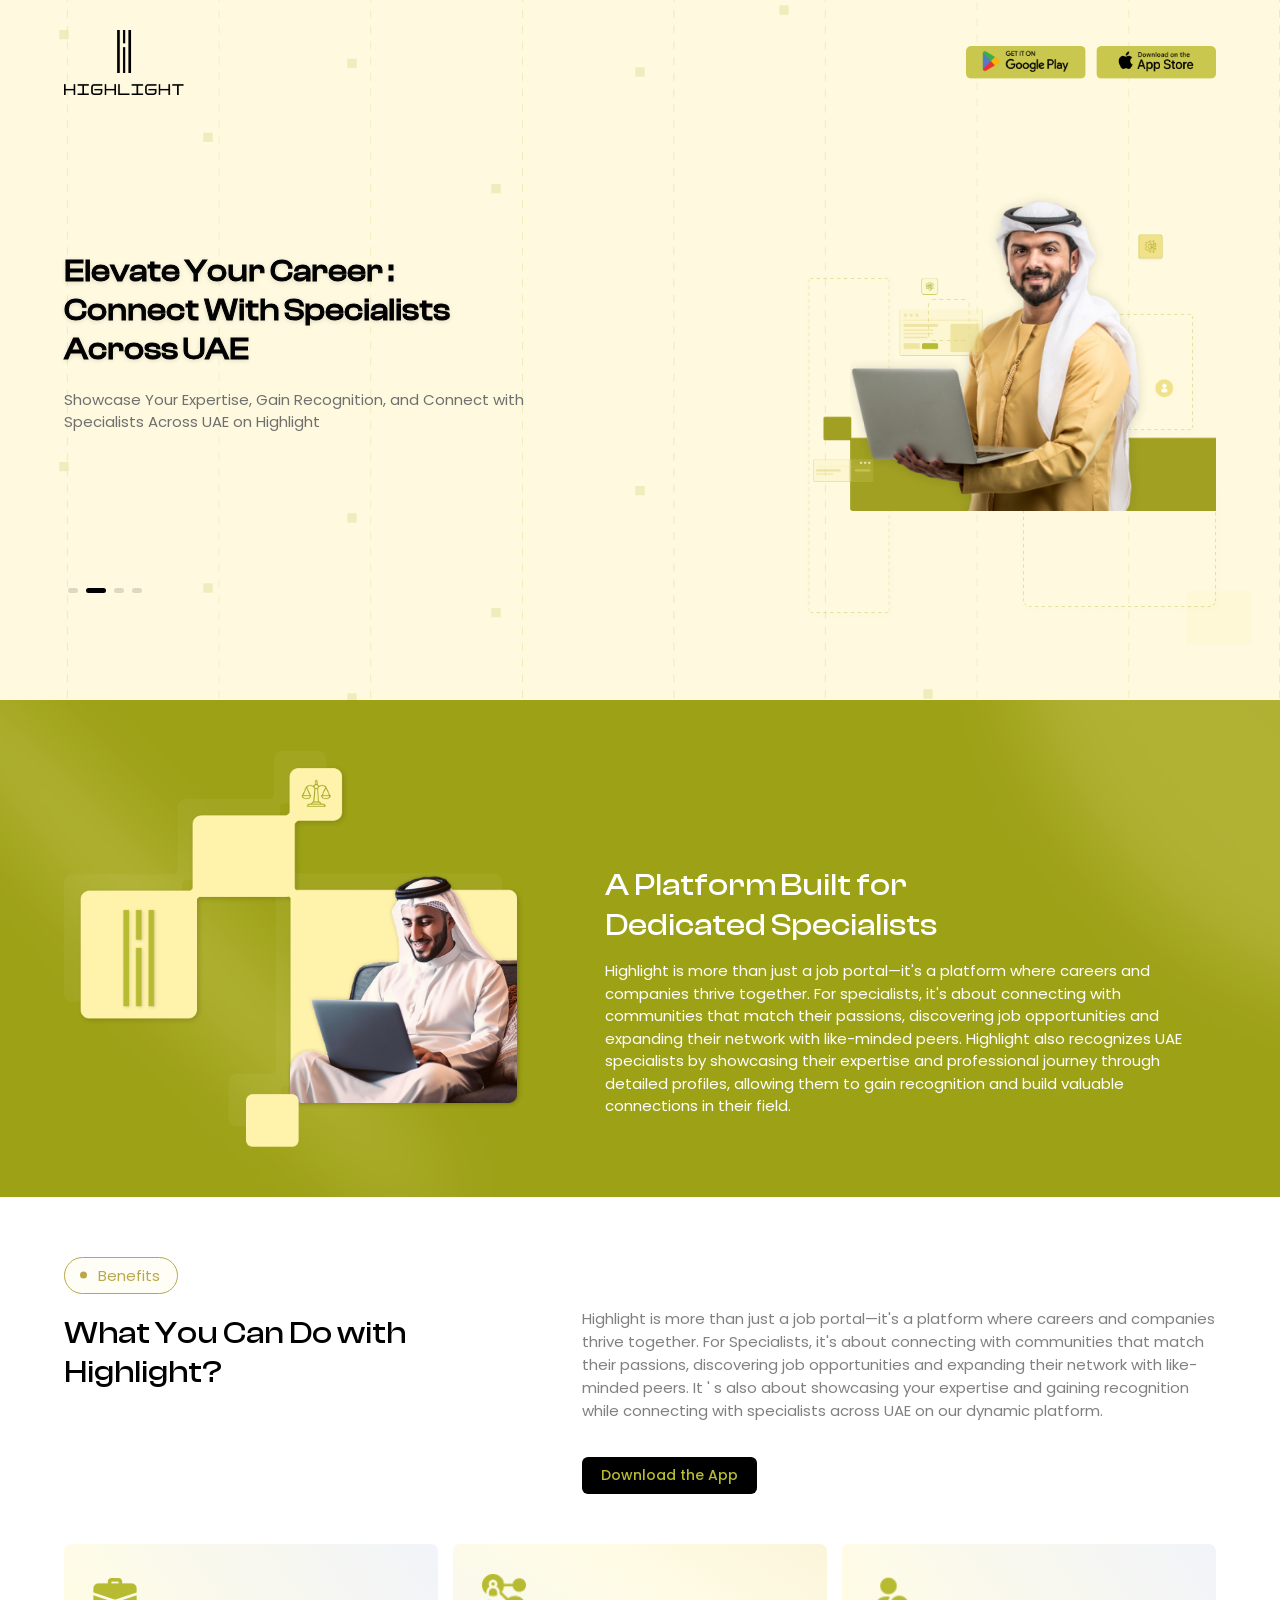
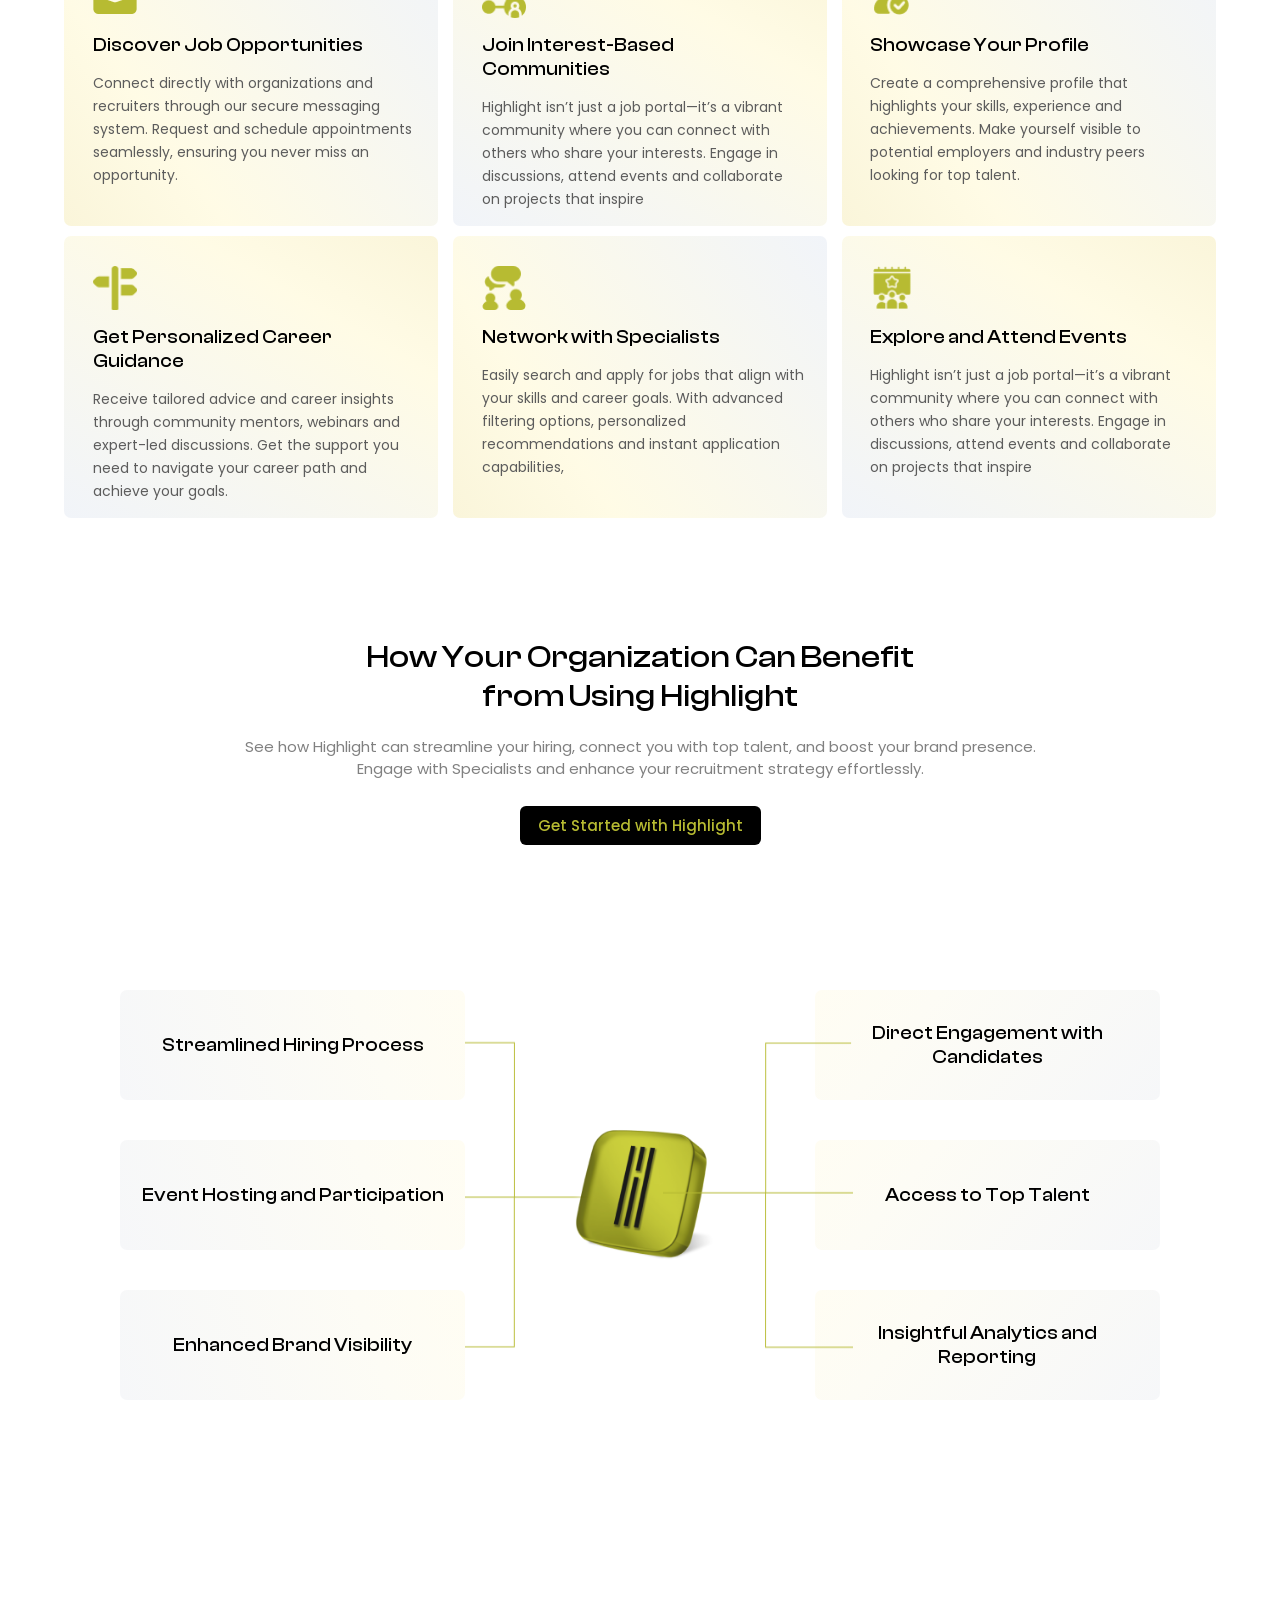
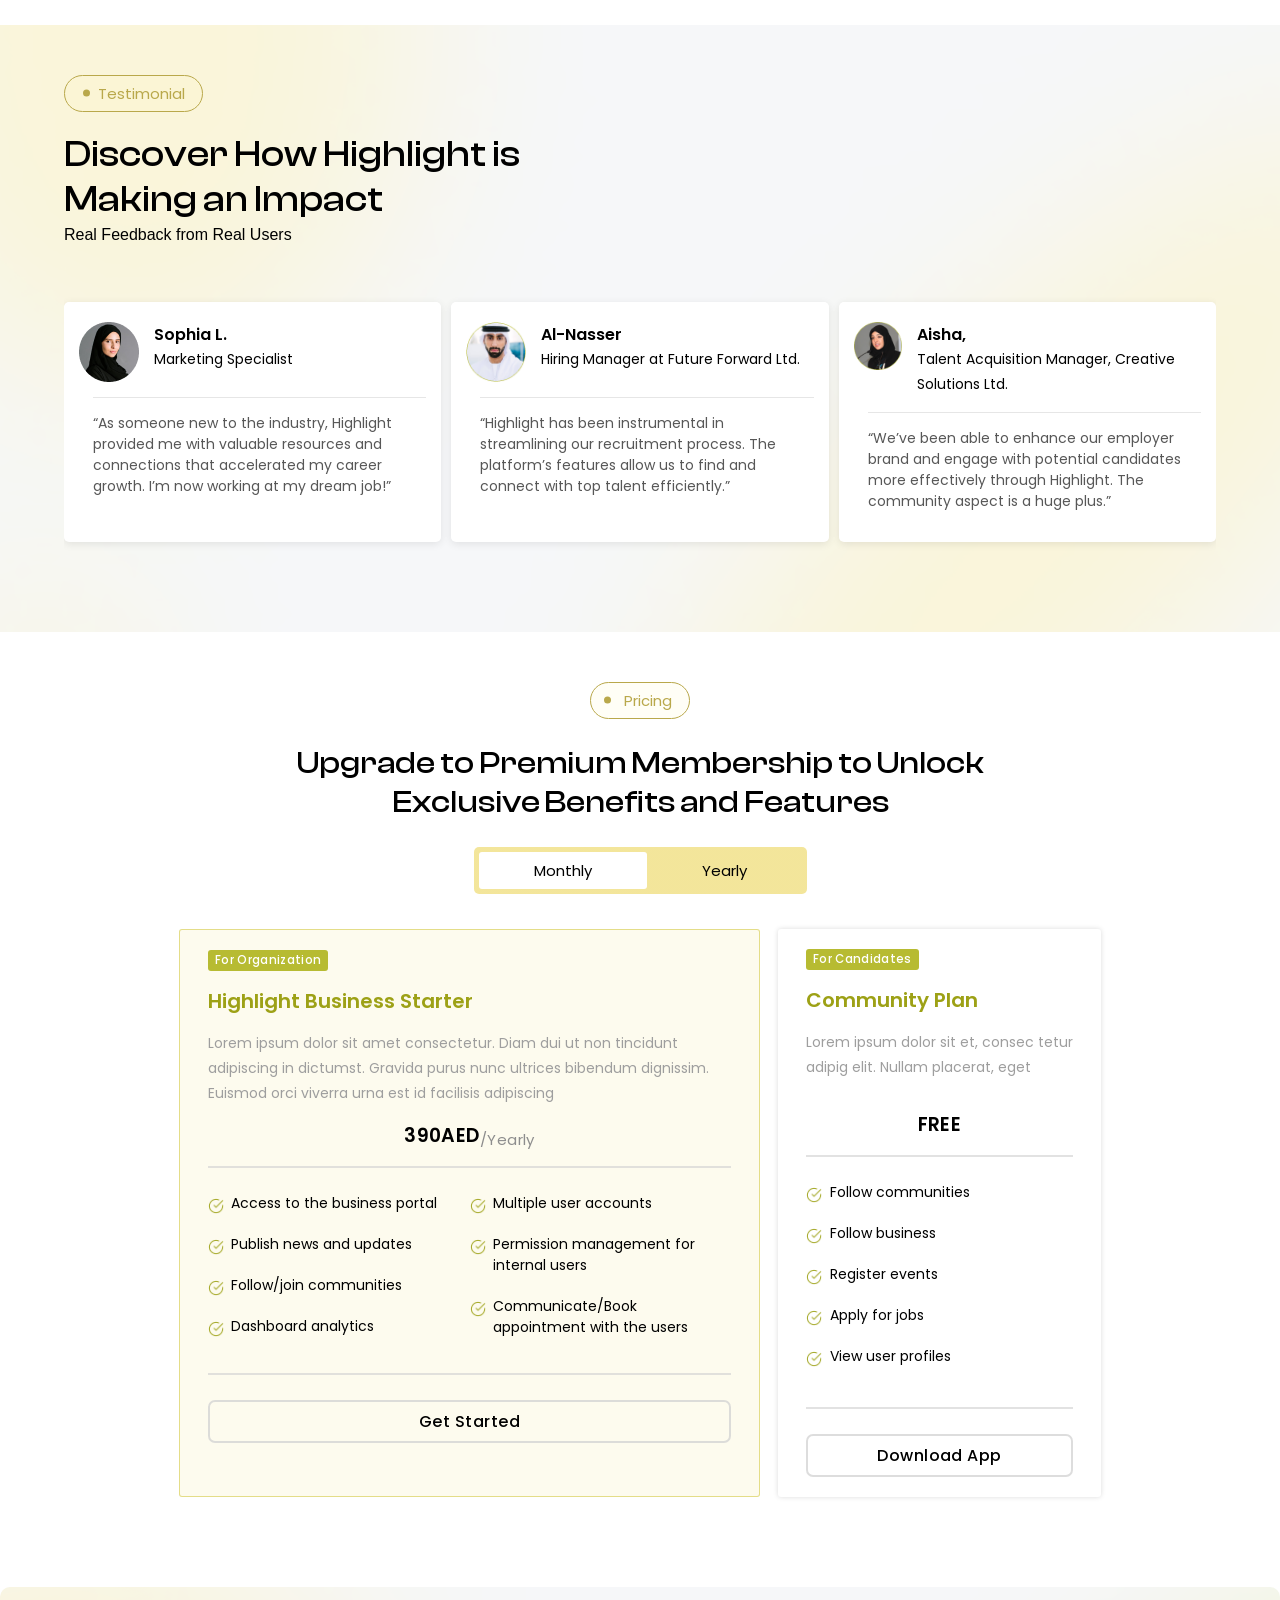
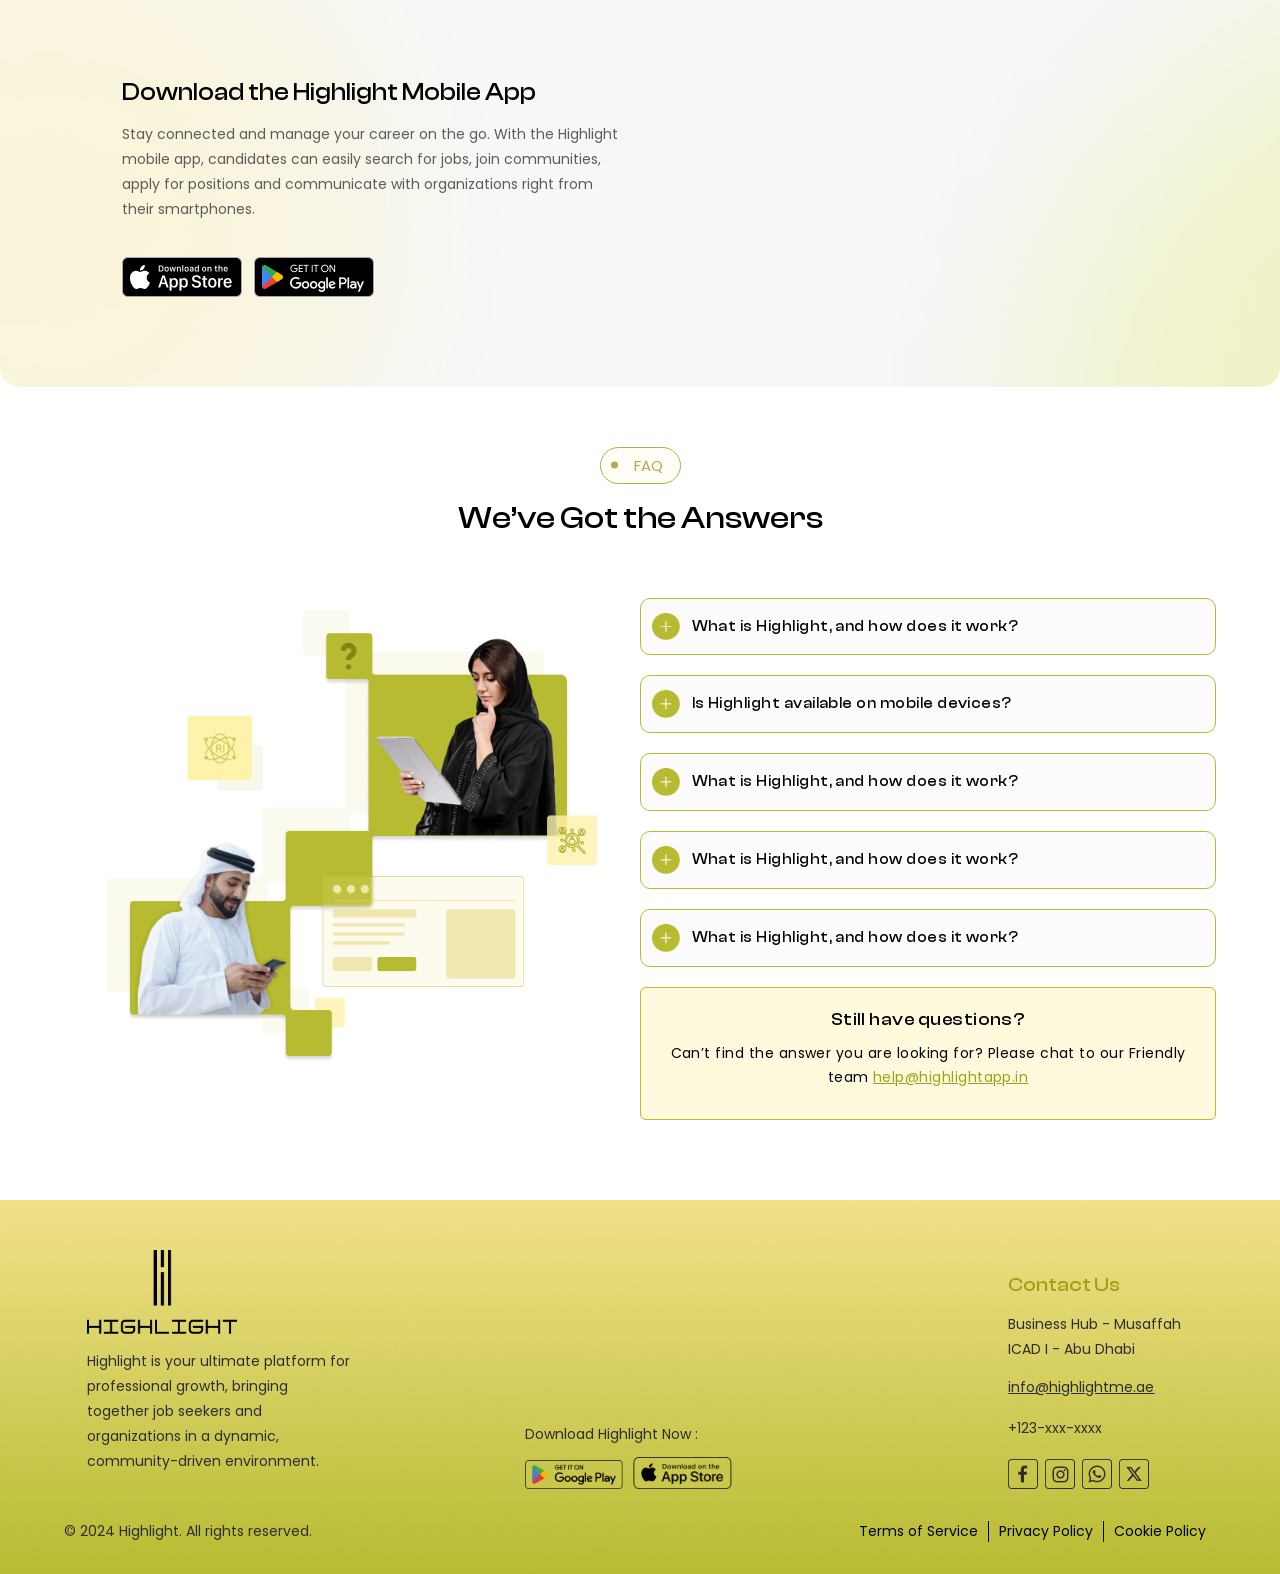
==== index.html @ ee26ab7b "unit test555" ====
<!DOCTYPE html>
<html lang="en">
  <head>
    <meta charset="UTF-8" />
    <meta name="viewport" content="width=device-width, initial-scale=1" />
    <title>Highlight</title>
    <link rel="icon" type="image/x-icon" href="images/favicon1.png" />
    <link rel="stylesheet" href="https://unpkg.com/aos@next/dist/aos.css" />
    <link rel="stylesheet" href="styles/style.css" />

    <link
      rel="stylesheet"
      href="https://cdn.jsdelivr.net/npm/swiper@11/swiper-bundle.min.css"
    />

    <script src="https://cdn.jsdelivr.net/npm/swiper@11/swiper-bundle.min.js"></script>
  </head>

  <!-- https://www.figma.com/design/dbzJQuAiQ06b3ZnVYNW9B2/Highlight-landing-page-(Copy)?node-id=0-1&node-type=canvas&t=aJuqFBfk6ZieGwOO-0 -->

  <body>
    <!-- -------Header section---------- -->
    <section class="header_sec">
      <div class="header_container container pt_50">
        <div class="header_logo">
          <img src="images/highlight-logo.png" alt="" />
        </div>

        <div class="header_download_btn_sec">
          <a href="" class="header_download_btn">
            <img src="images/header-download-btn1.png" alt="" />
          </a>
          <a href="" class="header_download_btn">
            <img src="images/header-download-btn2.png" alt="" />
          </a>
        </div>
      </div>
    </section>

    <!-- /////Banner Section//////// -->
    <section class="banner_body">
      <div class="swiper">
        <!-- Additional required wrapper -->
        <div class="swiper-wrapper">
          <!-- swiper slide -->
          <div
            class="swiper-slide"
            style="
              background: url(images/banner-background.png) no-repeat center/cover;"
          >
            <div class="banner_sub_body container">
              <div class="banner_sub_body_text_sec">
                <h2>
                  Elevate Your Career :
                  <br />
                  Connect With Specialists <br />
                  Across UAE
                </h2>
                <p>
                  Showcase Your Expertise, Gain Recognition, and Connect with
                  <br />
                  Specialists Across UAE on Highlight
                </p>
              </div>
              <div class="banner_download_btn_sec">
                <a href="" class="header_download_btn">
                  <img src="images/header-download-btn1.png" alt="" />
                </a>
                <a href="" class="header_download_btn">
                  <img src="images/header-download-btn2.png" alt="" />
                </a>
              </div>
              <div class="banner_sub_body_img_sec">
                <div class="banner_sub_body_img">
                  <img src="images/banner-img1.png" alt="" />
                </div>
              </div>
            </div>
          </div>
          <div
            class="swiper-slide"
            style="
              background: url(images/banner-background3.png) no-repeat center/cover;"
          >
            <div class="banner_sub_body container">
              <div class="banner_sub_body_text_sec">
                <h2>
                  Elevate Your Career :
                  <br />
                  Connect With Specialists <br />
                  Across UAE
                </h2>
                <p>
                  Showcase Your Expertise, Gain Recognition, and Connect with
                  <br />

                  Specialists Across UAE on Highlight
                </p>
              </div>
              <div class="banner_download_btn_sec">
                <a href="" class="header_download_btn">
                  <img src="images/header-download-btn1.png" alt="" />
                </a>
                <a href="" class="header_download_btn">
                  <img src="images/header-download-btn2.png" alt="" />
                </a>
              </div>
              <div class="banner_sub_body_img_sec">
                <div class="banner_sub_body_img">
                  <img src="images/banner-img2.png" alt="" />
                </div>
              </div>
            </div>
          </div>
          <div
            class="swiper-slide"
            style="
              background: url(images/banner-background2.png) no-repeat center/cover;"
          >
            <div class="banner_sub_body container">
              <div class="banner_sub_body_text_sec">
                <h2>
                  Elevate Your Career :
                  <br />
                  Connect With Specialists <br />
                  Across UAE
                </h2>
                <p>
                  Showcase Your Expertise, Gain Recognition, and Connect with
                  <br />

                  Specialists Across UAE on Highlight
                </p>
              </div>
              <div class="banner_download_btn_sec">
                <a href="" class="header_download_btn">
                  <img src="images/header-download-btn1.png" alt="" />
                </a>
                <a href="" class="header_download_btn">
                  <img src="images/header-download-btn2.png" alt="" />
                </a>
              </div>
              <div class="banner_sub_body_img_sec">
                <div class="banner_sub_body_img">
                  <img src="images/banner-img1.png" alt="" />
                </div>
              </div>
            </div>
          </div>
          <div
            class="swiper-slide"
            style="
              background: url(images/banner-background2.png) no-repeat center/cover;"
          >
            <div class="banner_sub_body container">
              <div class="banner_sub_body_text_sec">
                <h2>
                  Elevate Your Career :
                  <br />
                  Connect With Specialists <br />
                  Across UAE
                </h2>
                <p>
                  Showcase Your Expertise, Gain Recognition, and Connect with
                  <br />

                  Specialists Across UAE on Highlight
                </p>
              </div>
              <div class="banner_download_btn_sec">
                <a href="" class="header_download_btn">
                  <img src="images/header-download-btn1.png" alt="" />
                </a>
                <a href="" class="header_download_btn">
                  <img src="images/header-download-btn2.png" alt="" />
                </a>
              </div>
              <div class="banner_sub_body_img_sec">
                <div class="banner_sub_body_img">
                  <img src="images/banner-img2.png" alt="" />
                </div>
              </div>
            </div>
          </div>
        </div>
        <div class="swiper-pagination"></div>
      </div>
    </section>

    <!-- //////page 2 text section /////// -->
    <!-- <section class="pg2_text_body">
      <div class="pg2_text_container container">
        <div class="pg2_text_background">
          <img src="images/pg2-background.png" alt="" />
        </div>

        <h3 class="pt_270 pb_270">
          At Highlight, we revolutionize how specialists and organizations
          connect, engage and grow. Showcase your expertise and gain recognition
          while connecting with other specialists across the UAE on our dynamic
          platform.
        </h3>
      </div>
    </section> -->

    <!-- /////// A Platform Build For ///////////// -->
    <section
      class="a_platform_build_for_body"
      style="
        background: url(images/a-platform-build-for-background.png) no-repeat
          center/cover;
      "
    >
      <div class="a_platform_build_for_container container">
        <div class="a_platform_build_for_img_sec">
          <div
            class="a_platform_build_for_img"
            data-aos="fade-up"
            data-aos-delay="500"
            data-aos-duration="2000"
          >
            <img src="images/a-platform-build-for-img.png" alt="" />
          </div>
        </div>

        <div class="a_platform_build_for_text_sec pt_100">
          <span
            class="a_platform_build_for_text_btn"
            data-aos="fade-up"
            data-aos-delay="100"
            data-aos-duration="1000"
          >
            About Highlight</span
          >
          <h1
            class="pt_25"
            data-aos="fade-up"
            data-aos-delay="200"
            data-aos-duration="1300"
          >
            A Platform Built for
            <br />
            Dedicated Specialists
          </h1>
          <p
            class="pt_20"
            data-aos="fade-up"
            data-aos-delay="500"
            data-aos-duration="1000"
          >
            Highlight is more than just a job portal—it's a platform where
            careers and companies thrive together. For specialists, it's about
            connecting with communities that match their passions, discovering
            job opportunities and expanding their network with like-minded
            peers. Highlight also recognizes UAE specialists by showcasing their
            expertise and professional journey through detailed profiles,
            allowing them to gain recognition and build valuable connections in
            their field.
          </p>
        </div>
      </div>
    </section>

    <!-- -----what you can do with section---------- -->

    <section class="what_you_can_do_with_section">
      <div class="what_you_can_do_container container pt_100 pb_80">
        <div class="what_you_can_do_title_sec">
          <div class="what_you_can_do_title_head1">
            <span
              class="special_btn"
              data-aos="fade-up"
              data-aos-delay="100"
              data-aos-duration="1000"
            >
              Benefits
            </span>
            <h3
              class="pt_25"
              data-aos="fade-up"
              data-aos-delay="100"
              data-aos-duration="1000"
            >
              What You Can Do with
              <br />
              Highlight?
            </h3>
          </div>
          <div
            class="what_you_can_do_title_head2 pt_60"
            data-aos="fade-up"
            data-aos-delay="500"
            data-aos-duration="1000"
          >
            <p>
              Highlight is more than just a job portal—it's a platform where
              careers and companies thrive together. For Specialists, it's about
              connecting with communities that match their passions, discovering
              job opportunities and expanding their network with like-minded
              peers. It &apos; s also about showcasing your expertise and
              gaining recognition while connecting with specialists across UAE
              on our dynamic platform.
            </p>
            <a href="" class="what_you_can_do_head_download_btn mt_20">
              Download the App
            </a>
          </div>
        </div>

        <div class="what_you_can_do_card_sec pt_70">
          <!-- ///////// -->
          <div
            class="what_you_can_do_card pt_35"
            data-aos="fade-up"
            data-aos-delay="100"
            data-aos-duration="1000"
          >
            <div class="what_you_can_do_card_img">
              <img src="images/what-you-can-do-card-img1.png" alt="" />
            </div>
            <h4 class="pt_15 pb_15">Discover Job Opportunities</h4>
            <p>
              Connect directly with organizations and recruiters through our
              secure messaging system. Request and schedule appointments
              seamlessly, ensuring you never miss an opportunity.
            </p>
          </div>
          <!-- ///////// -->
          <div
            class="what_you_can_do_card pt_35"
            data-aos="fade-up"
            data-aos-delay="300"
            data-aos-duration="1000"
          >
            <div class="what_you_can_do_card_img">
              <img src="images/what-you-can-do-card-img2.png" alt="" />
            </div>
            <h4 class="pt_15 pb_15">Join Interest-Based Communities</h4>
            <p>
              Highlight isn’t just a job portal—it’s a vibrant community where
              you can connect with others who share your interests. Engage in
              discussions, attend events and collaborate on projects that
              inspire
            </p>
          </div>
          <!-- ///////// -->
          <div
            class="what_you_can_do_card pt_35"
            data-aos="fade-up"
            data-aos-delay="600"
            data-aos-duration="1000"
          >
            <div class="what_you_can_do_card_img">
              <img src="images/what-you-can-do-card-img3.png" alt="" />
            </div>
            <h4 class="pt_15 pb_15">Showcase Your Profile</h4>
            <p>
              Create a comprehensive profile that highlights your skills,
              experience and achievements. Make yourself visible to potential
              employers and industry peers looking for top talent.
            </p>
          </div>
          <!-- ///////// -->
          <div
            class="what_you_can_do_card pt_35"
            data-aos="fade-up"
            data-aos-delay="200"
            data-aos-duration="1000"
          >
            <div class="what_you_can_do_card_img">
              <img src="images/what-you-can-do-card-img4.png" alt="" />
            </div>
            <h4 class="pt_15 pb_15">Get Personalized Career Guidance</h4>
            <p>
              Receive tailored advice and career insights through community
              mentors, webinars and expert-led discussions. Get the support you
              need to navigate your career path and achieve your goals.
            </p>
          </div>
          <!-- ///////// -->
          <div
            class="what_you_can_do_card pt_35"
            data-aos="fade-up"
            data-aos-delay="500"
            data-aos-duration="1000"
          >
            <div class="what_you_can_do_card_img">
              <img src="images/what-you-can-do-card-img5.png" alt="" />
            </div>
            <h4 class="pt_15 pb_15">Network with Specialists</h4>
            <p>
              Easily search and apply for jobs that align with your skills and
              career goals. With advanced filtering options, personalized
              recommendations and instant application capabilities,
            </p>
          </div>
          <!-- ///////// -->
          <div
            class="what_you_can_do_card pt_35"
            data-aos="fade-up"
            data-aos-delay="100"
            data-aos-duration="1000"
          >
            <div class="what_you_can_do_card_img">
              <img src="images/what-you-can-do-card-img6.png" alt="" />
            </div>
            <h4 class="pt_15 pb_15">Explore and Attend Events</h4>
            <p>
              Highlight isn’t just a job portal—it’s a vibrant community where
              you can connect with others who share your interests. Engage in
              discussions, attend events and collaborate on projects that
              inspire
            </p>
          </div>
        </div>

        <div class="swiper_what_you_can_do_card_sec">
          <div class="swiper-wrapper">
            <div class="swiper-slide">
              <div class="what_you_can_do_card pt_35">
                <div class="what_you_can_do_card_img">
                  <img src="images/what-you-can-do-card-img1.png" alt="" />
                </div>
                <h4 class="pt_15 pb_15">Discover Job Opportunities</h4>
                <p>
                  Connect directly with organizations and recruiters through our
                  secure messaging system. Request and schedule appointments
                  seamlessly, ensuring you never miss an opportunity.
                </p>
              </div>
            </div>
            <div class="swiper-slide">
              <div class="what_you_can_do_card pt_35">
                <div class="what_you_can_do_card_img">
                  <img src="images/what-you-can-do-card-img2.png" alt="" />
                </div>
                <h4 class="pt_15 pb_15">Join Interest-Based Communities</h4>
                <p>
                  Highlight isn’t just a job portal—it’s a vibrant community
                  where you can connect with others who share your interests.
                  Engage in discussions, attend events and collaborate on
                  projects that inspire
                </p>
              </div>
            </div>
            <div class="swiper-slide">
              <div class="what_you_can_do_card pt_35">
                <div class="what_you_can_do_card_img">
                  <img src="images/what-you-can-do-card-img3.png" alt="" />
                </div>
                <h4 class="pt_15 pb_15">Showcase Your Profile</h4>
                <p>
                  Create a comprehensive profile that highlights your skills,
                  experience and achievements. Make yourself visible to
                  potential employers and industry peers looking for top talent.
                </p>
              </div>
            </div>
            <div class="swiper-slide">
              <div class="what_you_can_do_card pt_35">
                <div class="what_you_can_do_card_img">
                  <img src="images/what-you-can-do-card-img4.png" alt="" />
                </div>
                <h4 class="pt_15 pb_15">Get Personalized Career Guidance</h4>
                <p>
                  Receive tailored advice and career insights through community
                  mentors, webinars and expert-led discussions. Get the support
                  you need to navigate your career path and achieve your goals.
                </p>
              </div>
            </div>
            <div class="swiper-slide">
              <!-- ///////// -->
              <div class="what_you_can_do_card pt_35">
                <div class="what_you_can_do_card_img">
                  <img src="images/what-you-can-do-card-img5.png" alt="" />
                </div>
                <h4 class="pt_15 pb_15">Network with Specialists</h4>
                <p>
                  Easily search and apply for jobs that align with your skills
                  and career goals. With advanced filtering options,
                  personalized recommendations and instant application
                  capabilities,
                </p>
              </div>
            </div>
            <div class="swiper-slide">
              <!-- ///////// -->
              <div class="what_you_can_do_card pt_35">
                <div class="what_you_can_do_card_img">
                  <img src="images/what-you-can-do-card-img6.png" alt="" />
                </div>
                <h4 class="pt_15 pb_15">Explore and Attend Events</h4>
                <p>
                  Highlight isn’t just a job portal—it’s a vibrant community
                  where you can connect with others who share your interests.
                  Engage in discussions, attend events and collaborate on
                  projects that inspire
                </p>
              </div>
            </div>
          </div>
        </div>
      </div>
    </section>

    <!-- -----How your organization section---------- -->

    <section class="how_your_organization_section">
      <div class="how_your_organization_container container pt_80 pb_130">
        <h3
          class=""
          data-aos="fade-up"
          data-aos-delay="500"
          data-aos-duration="2000"
        >
          How Your Organization Can Benefit
          <br />
          from Using Highlight
        </h3>
        <p
          class="pt_25"
          data-aos="fade-up"
          data-aos-delay="900"
          data-aos-duration="2000"
        >
          See how Highlight can streamline your hiring, connect you with top
          talent, and boost your brand presence. Engage with Specialists and
          enhance your recruitment strategy effortlessly.
        </p>

        <a href="/" class="mt_30"> Get Started with Highlight</a>

        <div class="how_your_organization_card_container pt_60">
          <div class="how_your_organization_card_sec_left">
            <div class="how_your_organization_sub_card_left">
              <h5>Streamlined Hiring Process</h5>
              <p>
                Efficiently manage all aspects of recruitment, from posting job
                openings to tracking applications and interacting with
                candidates. Our platform simplifies the entire hiring workflow,
                saving you time and reducing administrative overhead.
              </p>
            </div>
            <div class="how_your_organization_sub_card_left">
              <h5>Event Hosting and Participation</h5>
              <p>
                Efficiently manage all aspects of recruitment, from posting job
                openings to tracking applications and interacting with
                candidates. Our platform simplifies the entire hiring workflow,
                saving you time and reducing administrative overhead.
              </p>
            </div>
            <div class="how_your_organization_sub_card_left">
              <h5>Enhanced Brand Visibility</h5>
              <p>
                Efficiently manage all aspects of recruitment, from posting job
                openings to tracking applications and interacting with
                candidates. Our platform simplifies the entire hiring workflow,
                saving you time and reducing administrative overhead.
              </p>
            </div>
            <div class="how_your_organisation_card_left_lines">
              <img src="images/how-your-organisation-card-lines.png" alt="" />
            </div>
          </div>
          <div class="how_your_organization_card_sec_center">
            <div class="how_your_organization_card_img">
              <img src="images/how_your_organization_card.png" alt="" />
            </div>
          </div>

          <div class="how_your_organization_card_sec_right">
            <div class="how_your_organization_sub_card_right">
              <h5>
                Direct Engagement with
                <br />
                Candidates
              </h5>
              <p>
                Efficiently manage all aspects of recruitment, from posting job
                openings to tracking applications and interacting with
                candidates. Our platform simplifies the entire hiring workflow,
                saving you time and reducing administrative overhead.
              </p>
            </div>
            <div class="how_your_organization_sub_card_right">
              <h5>Access to Top Talent</h5>
              <p>
                Efficiently manage all aspects of recruitment, from posting job
                openings to tracking applications and interacting with
                candidates. Our platform simplifies the entire hiring workflow,
                saving you time and reducing administrative overhead.
              </p>
            </div>
            <div class="how_your_organization_sub_card_right">
              <h5>
                Insightful Analytics and
                <br />
                Reporting
              </h5>
              <p>
                Efficiently manage all aspects of recruitment, from posting job
                openings to tracking applications and interacting with
                candidates. Our platform simplifies the entire hiring workflow,
                saving you time and reducing administrative overhead.
              </p>
            </div>
            <div class="how_your_organisation_card_right_lines">
              <img src="images/how-your-organisation-card-lines.png" alt="" />
            </div>
          </div>
        </div>
      </div>
    </section>

    <!-- -----Testimonial  section/ Discover How Highlight---------- -->

    <section
      class="testimonial_section"
      style="
        background: url(images/testimonial-back.png) no-repeat center/cover;
      "
    >
      <div class="testimonial_container container pt_70 pb_100">
        <div class="testimonial_title_head">
          <span
            class="special_btn"
            data-aos="fade-up"
            data-aos-delay="100"
            data-aos-duration="1000"
          >
            Testimonial
          </span>
          <h3
            class="pt_25"
            data-aos="fade-up"
            data-aos-delay="200"
            data-aos-duration="2000"
          >
            Discover How Highlight is
            <br />
            Making an Impact
          </h3>
          <p data-aos="fade-up" data-aos-delay="500" data-aos-duration="2000">
            Real Feedback from Real Users
          </p>
        </div>
        <div class="">
          <div class="swiper-container testimonial_card_sec pt_40">
            <div class="swiper-wrapper">
              <!-- First Slide -->
              <div class="swiper-slide">
                <div class="testimonial_card pt_25 pb_20">
                  <div class="testimonial_card_profile pb_20">
                    <div class="testimonial_card_profile_photo">
                      <img src="images/testimonial-card-profile1.png" alt="" />
                    </div>
                    <div class="testimonial_card_profile_name">
                      <span> Sophia L. </span>
                      <p>Marketing Specialist</p>
                    </div>
                  </div>
                  <div class="testimonial_card_content pt_20">
                    <p>
                      “As someone new to the industry, Highlight provided me
                      with valuable resources and connections that accelerated
                      my career growth. I’m now working at my dream job!”
                    </p>
                  </div>
                </div>
              </div>
              <div class="swiper-slide">
                <div class="testimonial_card pt_25 pb_20">
                  <div class="testimonial_card_profile pb_20">
                    <div class="testimonial_card_profile_photo">
                      <img src="images/testimonial-card-profile2.png" alt="" />
                    </div>
                    <div class="testimonial_card_profile_name">
                      <span> Al-Nasser </span>
                      <p>Hiring Manager at Future Forward Ltd.</p>
                    </div>
                  </div>
                  <div class="testimonial_card_content pt_20">
                    <p>
                      “Highlight has been instrumental in streamlining our
                      recruitment process. The platform’s features allow us to
                      find and connect with top talent efficiently.”
                    </p>
                  </div>
                </div>
              </div>
              <div class="swiper-slide">
                <div class="testimonial_card pt_25 pb_20">
                  <div class="testimonial_card_profile pb_20">
                    <div class="testimonial_card_profile_photo">
                      <img src="images/testimonial-card-profile3.png" alt="" />
                    </div>
                    <div class="testimonial_card_profile_name">
                      <span> Aisha, </span>
                      <p>Talent Acquisition Manager, Creative Solutions Ltd.</p>
                    </div>
                  </div>
                  <div class="testimonial_card_content pt_20">
                    <p>
                      “We’ve been able to enhance our employer brand and engage
                      with potential candidates more effectively through
                      Highlight. The community aspect is a huge plus.”
                    </p>
                  </div>
                </div>
              </div>
            </div>
          </div>
        </div>
      </div>
    </section>

    <!-- -------Pricing Section / Upgrade to Premium Section--------- -->

    <section class="upgraded_to_premium_section">
      <div class="upgraded_to_premium_container container pt_60 pb_30">
        <div class="upgraded_to_premium_title_head">
          <span
            class="special_btn"
            data-aos="fade-up"
            data-aos-delay="100"
            data-aos-duration="1400"
          >
            Pricing
          </span>
          <h3
            class="pt_30"
            data-aos="fade-up"
            data-aos-delay="200"
            data-aos-duration="2000"
          >
            Upgrade to Premium Membership to Unlock <br />
            Exclusive Benefits and Features
          </h3>
        </div>

        <div
          class="upgraded_to_premium_tabs_container mt_30"
          data-aos="fade-up"
          data-aos-delay="400"
          data-aos-duration="2400"
        >
          <div class="upgraded_to_premium_tabs_toggle_sec">
            <div
              class="upgraded_to_premium_tabs_toggle upgraded_to_premium_tabs_toggle_active"
              id="monthly-tab"
            >
              Monthly
            </div>
            <div class="upgraded_to_premium_tabs_toggle" id="yearly-tab">
              Yearly
            </div>
          </div>

          <div
            class="upgraded_to_premium_tab_card_sec mt_50"
            id="monthly-content"
          >
            <div
              class="upgraded_to_premium_tab_card1 pt_20"
              data-aos="fade-up"
              data-aos-delay="500"
              data-aos-duration="1500"
            >
              <div class="upgraded_to_premium_tab_card_spcl_btn">
                For Organization
              </div>
              <h4 class="upgraded_to_premium_tab_card_head pt_20">
                Highlight Business Starter
              </h4>
              <p class="upgraded_to_premium_tab_card_p pt_20">
                Lorem ipsum dolor sit amet consectetur. Diam dui ut non
                tincidunt adipiscing in dictumst. Gravida purus nunc ultrices
                bibendum dignissim. Euismod orci viverra urna est id facilisis
                adipiscing
              </p>
              <div class="upgraded_to_premium_tab_card_price pb_20">
                <h5>390AED</h5>
                <span>/Yearly</span>
              </div>
              <div class="upgraded_to_premium_tab_card_ul_sec pt_30 pb_20">
                <ul class="upgraded_to_premium_tab_card_ul">
                  <li>Access to the business portal</li>
                  <li>Publish news and updates</li>
                  <li>Follow/join communities</li>
                  <li>Dashboard analytics</li>
                </ul>
                <ul class="upgraded_to_premium_tab_card_ul">
                  <li>Multiple user accounts</li>
                  <li>Permission management for internal users</li>

                  <li>Communicate/Book appointment with the users</li>
                </ul>
              </div>

              <a href="" class="upgraded_to_premium_tab_card_btn mt_30">
                Get Started
              </a>
            </div>
            <div
              class="upgraded_to_premium_tab_card2"
              data-aos="fade-up"
              data-aos-delay="400"
              data-aos-duration="1000"
            >
              <div class="upgraded_to_premium_tab_card_spcl_btn">
                For Candidates
              </div>
              <h4 class="upgraded_to_premium_tab_card_head pt_20">
                Community Plan
              </h4>
              <p class="upgraded_to_premium_tab_card_p pt_20 pb_20">
                Lorem ipsum dolor sit et, consec tetur adipig elit. Nullam
                placerat, eget
              </p>
              <div class="upgraded_to_premium_tab_card_price pb_20">
                <h5>FREE</h5>
              </div>
              <div class="upgraded_to_premium_tab_card_ul_sec pt_30 pb_25">
                <ul class="upgraded_to_premium_tab_card_ul2">
                  <li>Follow communities</li>
                  <li>Follow business</li>
                  <li>Register events</li>
                  <li>Apply for jobs</li>
                  <li>View user profiles</li>
                </ul>
              </div>
              <a href="" class="upgraded_to_premium_tab_card_btn mt_30">
                Download App
              </a>
            </div>
          </div>
          <div
            class="upgraded_to_premium_tab_card_sec mt_50"
            id="yearly-content"
            style="display: none"
          >
            <div
              class="upgraded_to_premium_tab_card1 pt_20"
              data-aos="fade-up"
              data-aos-delay="100"
              data-aos-duration="1000"
            >
              <div class="upgraded_to_premium_tab_card_spcl_btn">
                For Compant Profile
              </div>
              <h4 class="upgraded_to_premium_tab_card_head pt_20">
                Highlight Business Yearly Pricing
              </h4>
              <p class="upgraded_to_premium_tab_card_p pt_20">
                Lorem ipsum dolor sit amet consectetur. Diam dui ut non
                tincidunt adipiscing in dictumst. Gravida purus nunc ultrices
                bibendum dignissim. Euismod orci viverra urna est id facilisis
                adipiscing
              </p>
              <div class="upgraded_to_premium_tab_card_price pb_20">
                <h5>486USD</h5>
                <span>/Yearly</span>
              </div>
              <div class="upgraded_to_premium_tab_card_ul_sec pt_30 pb_20">
                <ul class="upgraded_to_premium_tab_card_ul">
                  <li>Access to the business portal</li>
                  <li>Publish news and updates</li>
                  <li>Follow/join communities</li>
                  <li>Dashboard analytics</li>
                </ul>
                <ul class="upgraded_to_premium_tab_card_ul">
                  <li>Multiple user accounts</li>
                  <li>Permission management for internal users</li>

                  <li>Communicate/Book appointment with the users</li>
                </ul>
              </div>

              <a href="" class="upgraded_to_premium_tab_card_btn mt_30">
                Get Started
              </a>
            </div>

            <div
              class="upgraded_to_premium_tab_card2"
              data-aos="fade-up"
              data-aos-delay="400"
              data-aos-duration="1000"
            >
              <div class="upgraded_to_premium_tab_card_spcl_btn">For Users</div>
              <h4 class="upgraded_to_premium_tab_card_head pt_20">
                General Plans
              </h4>
              <p class="upgraded_to_premium_tab_card_p pt_20 pb_20">
                Lorem ipsum dolor sit et, consec tetur adipig elit. Nullam
                placerat, eget
              </p>
              <div class="upgraded_to_premium_tab_card_price pb_20">
                <h5>FREE</h5>
              </div>
              <div class="upgraded_to_premium_tab_card_ul_sec pt_30 pb_25">
                <ul class="upgraded_to_premium_tab_card_ul2">
                  <li>Follow communities</li>
                  <li>Follow business</li>
                  <li>Register events</li>
                  <li>Apply for jobs</li>
                  <li>View user profiles</li>
                </ul>
              </div>
              <a href="" class="upgraded_to_premium_tab_card_btn mt_30">
                Download App
              </a>
            </div>
          </div>
        </div>
      </div>
    </section>

    <!-- ------Download App section------ -->

    <section class="download_app_section pt_80">
      <div
        class="download_app_container container"
        style="background: url(images/download-app-background.png)"
      >
        <div class="download_app_text_sec pt_120 pb_110">
          <h3 data-aos="fade-up" data-aos-delay="300" data-aos-duration="1500">
            Download the Highlight Mobile App
          </h3>
          <p
            class="pt_20"
            data-aos="fade-up"
            data-aos-delay="100"
            data-aos-duration="1500"
          >
            Stay connected and manage your career on the go. With the Highlight
            mobile app, candidates can easily search for jobs, join communities,
            apply for positions and communicate with organizations right from
            their smartphones.
          </p>
          <div class="download_app_btn_sec mt_50">
            <a href="/" class="download_app_btn">
              <div
                class="download_app_btn_icon"
                data-aos="fade-up"
                data-aos-delay="100"
                data-aos-duration="1500"
              >
                <img src="images/download-apple.png" alt="" />
              </div>
            </a>
            <a
              href="/"
              class="download_app_btn"
              data-aos="fade-up"
              data-aos-delay="100"
              data-aos-duration="2000"
            >
              <div class="download_app_btn_icon">
                <img src="images/download-playstore.png" alt="" />
              </div>
            </a>
          </div>
        </div>

        <div class="download_app_phone_img_sec">
          <div
            class="download_app_phone_img1"
            data-aos="fade-up"
            data-aos-delay="100"
            data-aos-duration="1000"
          >
            <img src="images/download-app-phone1.png" alt="" />
          </div>
          <div
            class="download_app_phone_img2"
            data-aos="fade-up"
            data-aos-delay="500"
            data-aos-duration="1500"
          >
            <img src="images/download-app-phone2.png" alt="" />
          </div>
          <div
            class="download_app_btn_img"
            data-aos="fade-up"
            data-aos-delay="900"
            data-aos-duration="1500"
          >
            <img src="images/download-app-click-btn.png" alt="" />
          </div>
        </div>
      </div>
    </section>

    <!-- ------We've got the answers section------ -->
    <section class="we_have_got_the_answer_section">
      <div class="we_have_got_the_answer_container container pt_100 pb_100">
        <div class="we_have_got_the_answer_title_sec">
          <span
            class="special_btn"
            data-aos="fade-up"
            data-aos-delay="300"
            data-aos-duration="1000"
          >
            FAQ
          </span>
          <h3
            class="pt_20"
            data-aos="fade-up"
            data-aos-delay="300"
            data-aos-duration="1800"
          >
            We’ve Got the Answers
          </h3>
        </div>

        <div class="we_have_got_the_answer_img_accordion_sec mt_70">
          <div class="we_have_got_the_answer_img_sec">
            <div
              class="we_have_got_the_answer_img"
              data-aos="fade-up"
              data-aos-delay="300"
              data-aos-duration="1800"
            >
              <img src="images/we-have-got-the-answer-img.png" alt="" />
            </div>
          </div>
          <div class="we_have_got_the_answer_accordion_sec">
            <div
              class="we_have_got_the_answer_accordion_body"
              data-aos="fade-up"
              data-aos-delay="100"
              data-aos-duration="1000"
            >
              <button class="we_have_got_the_answer_accordion">
                <div class="we_have_got_the_answer_accordion_img active">
                  <img
                    src="images/accordion-plus.png"
                    alt=""
                    class="accordion_img"
                  />
                </div>

                What is Highlight, and how does it work?
              </button>
              <p class="we_have_got_the_answer_accordion_panel">
                Yes, Highlight is available on mobile devices. Candidates can
                download the Highlight mobile app, which is designed for job
                seekers to easily search for jobs, join communities, apply for
                positions and engage with organizations on the go. Yes,
                Highlight is available on mobile devices. Candidates can
                download the Highlight mobile app, which is designed for job
                seekers to easily search for jobs, join communities, apply for
                positions and engage with organizations on the go. Yes,
                Highlight is available on mobile devices. Candidates can
                download the Highlight mobile app, which is designed for job
                seekers to easily search for jobs, join communities, apply for
                positions and engage with organizations on the go.
              </p>
            </div>
            <div
              class="we_have_got_the_answer_accordion_body"
              data-aos="fade-up"
              data-aos-delay="300"
              data-aos-duration="1000"
            >
              <button class="we_have_got_the_answer_accordion">
                <div class="we_have_got_the_answer_accordion_img">
                  <img src="images/accordion-plus.png" alt="" />
                </div>
                Is Highlight available on mobile devices?
              </button>
              <p class="we_have_got_the_answer_accordion_panel">
                Yes, Highlight is available on mobile devices. Candidates can
                download the Highlight mobile app, which is designed for job
                seekers to easily search for jobs, join communities, apply for
                positions and engage with organizations on the go.
              </p>
            </div>
            <div
              class="we_have_got_the_answer_accordion_body"
              data-aos="fade-up"
              data-aos-delay="500"
              data-aos-duration="1000"
            >
              <button class="we_have_got_the_answer_accordion">
                <div class="we_have_got_the_answer_accordion_img">
                  <img src="images/accordion-plus.png" alt="" class="" />
                </div>
                What is Highlight, and how does it work?
              </button>
              <p class="we_have_got_the_answer_accordion_panel">
                Yes, Highlight is available on mobile devices. Candidates can
                download the Highlight mobile app, which is designed for job
                seekers to easily search for jobs, join communities, apply for
                positions and engage with organizations on the go.
              </p>
            </div>
            <div
              class="we_have_got_the_answer_accordion_body"
              data-aos="fade-up"
              data-aos-delay="700"
              data-aos-duration="1000"
            >
              <button class="we_have_got_the_answer_accordion">
                <div class="we_have_got_the_answer_accordion_img">
                  <img src="images/accordion-plus.png" alt="" class="" />
                </div>
                What is Highlight, and how does it work?
              </button>
              <p class="we_have_got_the_answer_accordion_panel">
                Yes, Highlight is available on mobile devices. Candidates can
                download the Highlight mobile app, which is designed for job
                seekers to easily search for jobs, join communities, apply for
                positions and engage with organizations on the go.
              </p>
            </div>
            <div
              class="we_have_got_the_answer_accordion_body"
              data-aos="fade-up"
              data-aos-delay="900"
              data-aos-duration="1000"
            >
              <button class="we_have_got_the_answer_accordion">
                <div class="we_have_got_the_answer_accordion_img">
                  <img src="images/accordion-plus.png" alt="" class="" />
                </div>
                What is Highlight, and how does it work?
              </button>
              <p class="we_have_got_the_answer_accordion_panel">
                Yes, Highlight is available on mobile devices. Candidates can
                download the Highlight mobile app, which is designed for job
                seekers to easily search for jobs, join communities, apply for
                positions and engage with organizations on the go.
              </p>
            </div>

            <div
              class="we_have_got_the_answer_still_have_question_sec pt_25 pb_20"
              data-aos="fade-up"
              data-aos-delay="900"
              data-aos-duration="1300"
            >
              <h4>Still have questions?</h4>
              <p class="pt_10">
                Can’t find the answer you are looking for? Please chat to our
                Friendly team <a href=""> help@highlightapp.in</a>
              </p>
            </div>
          </div>
        </div>
      </div>
    </section>

    <!-- ------Footer section------ -->
    <section
      class="footer_section"
      style="
        background: url(images/footer-background.png) no-repeat center/cover;
      "
    >
      <div class="footer_container container pt_70">
        <div class="footer_logo_sec">
          <div class="footer_logo">
            <img src="images/footer-logo.png" alt="" />
          </div>
          <p class="pt_20">
            Highlight is your ultimate platform for professional growth,
            bringing together job seekers and organizations in a dynamic,
            community-driven environment.
          </p>
        </div>
        <div class="footer_download_contact_sec">
          <div class="footer_download_sec">
            <p class="mb_10">Download Highlight Now :</p>

            <div class="footer_download_btn_sec">
              <a href="" class="footer_download_btn"
                ><img src="images/footer-download-btn.png" alt=""
              /></a>
              <a href="" class="footer_download_btn"
                ><img src="images/footer-download-btn2.png" alt=""
              /></a>
            </div>
          </div>

          <div class="footer_contact_sec">
            <h4 class="pb_20">Contact Us</h4>
            <p>
              Business Hub - Musaffah <br />
              ICAD I - Abu Dhabi
            </p>
            <a href="" style="text-decoration: underline" class="mb_20"
              >info@highlightme.ae</a
            >
            <a href="" class="mb_20">+123-xxx-xxxx</a>

            <ul class="footer_social_media_btn_sec">
              <li>
                <a
                  href="
                "
                  class="footer_social_media_btn"
                >
                  <img src="images/facebook.png" alt=""
                /></a>
              </li>
              <li>
                <a
                  href="
                "
                  class="footer_social_media_btn"
                >
                  <img src="images/instagram.png" alt=""
                /></a>
              </li>
              <li>
                <a
                  href="
                "
                  class="footer_social_media_btn"
                >
                  <img src="images/whatsapp.png" alt=""
                /></a>
              </li>
              <li>
                <a
                  href="
                "
                  class="footer_social_media_btn"
                >
                  <img src="images/twitter.png" alt=""
                /></a>
              </li>
            </ul>
          </div>
        </div>
      </div>

      <div class="footer_bottom_container container pt_50 pb_30">
        <p>© 2024 Highlight. All rights reserved.</p>

        <ul class="footer_bottom_terms_sec">
          <li><a href=""> Terms of Service </a></li>
          <li><a href="">Privacy Policy</a></li>
          <li><a href="">Cookie Policy</a></li>
        </ul>
      </div>
    </section>

    <!-- ------Page Ends------ -->

    <!-- ---------Script Starts---------------- -->

    <!-- ------How your Organization cards line section------- -->

    <script>
      document
        .querySelectorAll(".how_your_organization_sub_card_left")
        .forEach(function (element) {
          element.addEventListener("mouseenter", function () {
            document.querySelector(
              ".how_your_organisation_card_left_lines img"
            ).style.display = "none";
            document.querySelector(
              ".how_your_organisation_card_right_lines img"
            ).style.display = "none";
          });

          element.addEventListener("mouseleave", function () {
            document.querySelector(
              ".how_your_organisation_card_left_lines img"
            ).style.display = "block";
            document.querySelector(
              ".how_your_organisation_card_right_lines img"
            ).style.display = "block";
          });
        });

      document
        .querySelectorAll(".how_your_organization_sub_card_right")
        .forEach(function (element) {
          element.addEventListener("mouseenter", function () {
            document.querySelector(
              ".how_your_organisation_card_right_lines img"
            ).style.display = "none";
            document.querySelector(
              ".how_your_organisation_card_left_lines img"
            ).style.display = "none";
          });

          element.addEventListener("mouseleave", function () {
            document.querySelector(
              ".how_your_organisation_card_right_lines img"
            ).style.display = "block";
            document.querySelector(
              ".how_your_organisation_card_left_lines img"
            ).style.display = "block";
          });
        });
    </script>

    <!-- ----------Accordion Section--------- -->

    <script>
      var acc = document.getElementsByClassName(
        "we_have_got_the_answer_accordion"
      );

      Array.from(acc).forEach(function (accordion) {
        accordion.addEventListener("click", function () {
          var panel = this.nextElementSibling;
          var img = this.querySelector("img");

          // Toggle current accordion
          if (this.classList.contains("active")) {
            this.classList.remove("active");
            panel.style.maxHeight = null; // Collapse panel
          } else {
            // Close all other accordions
            Array.from(acc).forEach(function (item) {
              item.classList.remove("active");
              item.nextElementSibling.style.maxHeight = null; // Collapse panel
              var imgOther = item.querySelector("img");
              if (imgOther) {
                imgOther.classList.remove("accordion_img_active");
                imgOther.src = "images/accordion-plus.png";
              }
            });

            // Open clicked accordion
            this.classList.add("active");
            panel.style.maxHeight = panel.scrollHeight + "px"; // Expand to fit content
          }

          // Toggle icon
          if (img) {
            img.classList.toggle("accordion_img_active");
            img.src = this.classList.contains("active")
              ? "images/accordion-minus.png"
              : "images/accordion-plus.png";
          }
        });
      });
    </script>

    <!-- ----------AOS Section--------- -->

    <script src="../../assets/vendor/aos/dist/aos.js"></script>
    <script>
      $(document).on("ready", function () {
        // initialization of aos
        AOS.init({
          duration: 650,
          once: true,
        });
      });
    </script>

    <!-- ----------Swiper Slide Banner Section--------- -->
    <script>
      const swiper1 = new Swiper(".swiper", {
        // Optional parameters
        slidesperview: 3,
        loop: true,
        speed: 3000,
        autoplay: {
          delay: 1000,
        },
        breakpoints: {
          950: {
            slidesperview: 2,
          },
        },
        // If we need pagination
        pagination: {
          el: ".swiper-pagination",
          clickable: true,
        },

        // Navigation arrows
        navigation: {
          nextEl: ".swiper-button-next",
          prevEl: ".swiper-button-prev",
        },

        // And if we need scrollbar
        scrollbar: {
          el: ".swiper-scrollbar",
        },
      });
    </script>

    <!-- ----------Swiper Slide Testimonial Section--------- -->

    <script>
      const swiper2 = new Swiper(".swiper-container", {
        // Optional parameters
        loop: true,
        autoplay: {
          delay: 1000,
        },
        spaceBetween: 10,
        speed: 3000,
        slidesPerView: 1, // Correct capitalization
        breakpoints: {
          600: {
            slidesPerView: 2,
          },
          960: {
            slidesPerView: 3,
          },
        },
      });
    </script>
    <!-- ----------Swiper  what you can do Section--------- -->

    <script>
      const swiper3 = new Swiper(".swiper_what_you_can_do_card_sec", {
        // Optional parameters
        loop: true,
        spaceBetween: 10,
        speed: 3000,
        autoplay: {
          delay: 1000,
        },
        slidesPerView: 1, // Correct capitalization
        breakpoints: {
          600: {
            slidesPerView: 2,
          },
          960: {
            slidesPerView: 3,
          },
        },
      });
    </script>

    <!-- ----------Pricing Tabs Section--------- -->

    <script>
      document
        .getElementById("monthly-tab")
        .addEventListener("click", function () {
          // Switch active class
          document
            .getElementById("monthly-tab")
            .classList.add("upgraded_to_premium_tabs_toggle_active");
          document
            .getElementById("yearly-tab")
            .classList.remove("upgraded_to_premium_tabs_toggle_active");

          // Show monthly content and hide yearly content
          document.getElementById("monthly-content").style.display = "flex";
          document.getElementById("yearly-content").style.display = "none";
        });

      document
        .getElementById("yearly-tab")
        .addEventListener("click", function () {
          // Switch active class
          document
            .getElementById("yearly-tab")
            .classList.add("upgraded_to_premium_tabs_toggle_active");
          document
            .getElementById("monthly-tab")
            .classList.remove("upgraded_to_premium_tabs_toggle_active");

          // Show yearly content and hide monthly content
          document.getElementById("yearly-content").style.display = "flex";
          document.getElementById("monthly-content").style.display = "none";
        });
    </script>

    <script src="https://unpkg.com/aos@next/dist/aos.js"></script>

    <!-- ------AOS Animations------- -->
    <script>
      AOS.init();
    </script>
  </body>
</html>
---- styles/style.css ----
@import "common.css";
@import "font.css ";
@import "base.css";

.header_sec {
    width: 100%;
    position: absolute;
    top: 0;
    z-index: 5;
}

.header_container {
    display: flex;
    justify-content: space-between;
    align-items: center;
}

.header_logo {
    height: auto;
    width: 192px;
}

.header_logo>img {
    height: auto;
    width: 100%;
    object-fit: cover;
    display: block;
}

.header_download_btn_sec {
    display: flex;
    gap: 10px;
}

.header_download_btn {
    display: inline-block;
    height: 42px;
    width: 160px;
    border-radius: 5px;
    overflow: hidden;
}

.header_download_btn>img {
    height: auto;
    width: 100%;
    object-fit: cover;
    display: block;
}

.header_download_btn>img:hover {
    box-shadow: 0px 0px 5px rgb(0, 0, 0);
}

/* ///////////// */
.banner_body {
    width: 100%;
}

.banner_sub_body {
    display: flex;
    justify-content: space-between;
    align-items: center;
    width: 100%;
    min-height: 1000px;
}

.banner_sub_body_text_sec {
    width: 50%;
}

.banner_sub_body_text_sec>h2 {
    /* font-size: 64px; */
    font-size: 4rem;
    font-weight: 500;
    -webkit-text-stroke: 1px #000000;
    text-shadow: 0px 1px 5px rgba(0, 0, 0, 0.185);
}

.banner_sub_body_text_sec>p {
    font-size: 20px;
    line-height: 150%;
    /* font-size: 1.25rem; */
    font-weight: 400;
    color: #6f6f6f;
    text-align: left;
    padding-top: 20px;
}

.banner_download_btn_sec {
    display: none;
}

.banner_sub_body_img_sec {
    width: 50%;
}

.banner_sub_body_img {
    height: auto;
    /* width: 970px; */
    width: 100%;
}

.banner_sub_body_img>img {
    height: auto;
    width: 100%;
    object-fit: cover;
    display: block;
}

/* ////////////// */
/* 
.pg2_text_body {
    width: 100%;
    background: linear-gradient(0deg,
            rgba(0, 0, 0, 0) 0%,
            rgba(255, 255, 255, 0.2) 100%),
        linear-gradient(to left, #ffffff, #ffffff);
}

.pg2_text_container {
    width: 100%;
    position: relative;
}

.pg2_text_container>h3 {
    box-sizing: border-box;
    margin: auto;
    max-width: 1380px;
    width: 100%;
    color: #909421;
    font-family: "Clash Display";

    text-align: center;
    font-size: 3rem;
    font-weight: 500;
    position: relative;
}

.pg2_text_background {
    position: absolute;
    height: auto;
    width: 11%;

    top: 50%;
    left: 50%;
    transform: translateY(-50%) translateX(-50%);
}

.pg2_text_background>img {
    height: auto;
    width: 100%;
    display: block;
    object-fit: cover;
} */

/* /////////// */
.a_platform_build_for_body {
    width: 100%;
    padding-top: 50px;
    padding-bottom: 50px;
}

.a_platform_build_for_container {
    width: 100%;
    display: flex;
    justify-content: space-between;
}

.a_platform_build_for_img_sec {
    width: 45%;
}

.a_platform_build_for_img {
    height: auto;
    width: 100%;
    max-width: 620px;
    margin: auto;
}

.a_platform_build_for_img>img {
    display: block;
    object-fit: cover;
    height: auto;
    width: 100%;
}

.a_platform_build_for_text_sec {
    box-sizing: border-box;
    width: 55%;
    box-sizing: border-box;
    padding-left: 3%;
}

.a_platform_build_for_text_btn {
    display: inline-block;

    padding: 5px 21px 5px 35px;
    background: rgba(255, 242, 171, 0.11);
    text-decoration: none;
    color: #fff2ab;
    font-size: 16px;
    font-weight: 400;
    opacity: 0.8;
    border-radius: 50px;
    border: 1px solid #fff2ab;
    position: relative;
}

.a_platform_build_for_text_btn::before {
    position: absolute;
    content: "";
    height: 10px;
    width: 10px;
    border-radius: 50%;
    background-color: #fff2ab;
    top: 50%;
    transform: translateY(-50%);
    left: 10%;
}

.a_platform_build_for_text_sec>h1 {
    color: #ffffff;
    text-align: left;
    font-size: 4rem;
    font-weight: 500;
}

.a_platform_build_for_text_sec>p {
    color: #ffffff;
    font-size: 16px;
    line-height: 150%;
    font-weight: 400;
}

/* //////////// */

.what_you_can_do_with_section {
    width: 100%;
}

.what_you_can_do_container {
    width: 100%;
}

.what_you_can_do_title_sec {
    width: 100%;
    display: flex;
}

.what_you_can_do_title_head1 {
    width: 45%;
}

.what_you_can_do_title_head1>h3 {
    color: #000000;
    font-size: 4rem;
    font-weight: 500;
}

/* / */
.what_you_can_do_title_head2 {
    width: 55%;
}

.what_you_can_do_title_head2>p {
    color: #808080;
    font-size: 16px;
    font-weight: 400;
    line-height: normal;
}

.what_you_can_do_head_download_btn {
    background: #000000;
    display: inline-flex;
    border-radius: 6px;

    padding: 11px 43px;
    text-decoration: none;
    font-size: 16px;
    font-weight: 500;
    color: #b7bb32;
    font-family: "Poppins";
    transition: all 0.3s ease;
}

.what_you_can_do_head_download_btn:hover {
    background-color: #414e28;
    color: rgb(255, 255, 255);
}

.swiper_what_you_can_do_card_sec {
    display: none;
}

.what_you_can_do_card_sec {
    display: flex;
    flex-wrap: wrap;
    justify-content: space-between;
    width: 100%;
    gap: 15px;
    row-gap: 20px;
}

.what_you_can_do_card {
    box-sizing: border-box;
    padding-left: 2.5%;
    padding-right: 2%;
    width: 32.5%;
    border-radius: 7px;
    background: linear-gradient(210deg,
            rgb(250 245 218) 0%,
            rgba(255, 250, 221, 0.753) 29%,
            rgb(241 244 249) 100%);
}

.what_you_can_do_card:nth-child(2n + 1) {
    background: linear-gradient(55deg,
            rgb(250 245 218) 0%,
            rgba(255, 250, 221, 0.753) 29%,
            rgb(241 244 249) 100%);
}

.what_you_can_do_card_img {
    height: auto;
    width: 44px;
}

.what_you_can_do_card_img>img {
    height: auto;
    width: 100%;
    display: block;
    object-fit: cover;
}

.what_you_can_do_card>h4 {
    color: #000000;
    /* font-size: 24px; */
    font-size: 1.5rem;
    font-weight: 500;
}

.what_you_can_do_card>p {
    color: #5c5c5c;
    font-size: 14px;
    line-height: normal;
    font-weight: 400;
}

/* ///////////////////////// */

.how_your_organization_section {
    width: 100%;
}

.how_your_organization_container {
    width: 100%;
    text-align: center;
}

.how_your_organization_container>h3 {
    color: #000000;
    text-align: center;
    font-size: 4rem;
    font-weight: 500;
}

.how_your_organization_container>p {
    color: #808080;
    text-align: center;
    margin: auto;
    font-size: 16px;
    line-height: 150%;
    font-weight: 400;
    max-width: 800px;
    width: 100%;
}

.how_your_organization_container>a {
    display: inline-block;
    background: #000000;
    border-radius: 6px;
    border: 1px solid transparent;
    text-decoration: none;
    padding: 10px 20px;
    color: #b7bb32;
    text-align: center;
    font-size: 16px;
    font-weight: 500;
    transition: all 0.5s ease;
}

.how_your_organization_container>a:hover {
    background-color: #414e28;
    color: rgb(255, 255, 255);
}

.how_your_organization_card_container {
    width: 95%;
    min-height: 700px;
    padding-top: 0;

    margin-left: auto;
    margin-right: auto;
    display: flex;
    align-items: center;
    justify-content: center;
}

.how_your_organization_card_sec_left {
    width: 35%;
    display: flex;
    flex-direction: column;
    align-items: flex-start;
    gap: 40px;
    transition: all 0.5s ease;
    position: relative;
}

.how_your_organization_sub_card_left {
    box-sizing: border-box;
    background: linear-gradient(250deg,
            rgb(255, 253, 243) 0%,
            rgb(253, 252, 245) 29%,
            rgba(246, 247, 249, 1) 100%);

    width: 80%;
    height: 130px;
    display: flex;
    align-items: center;
    padding: 20px 5%;
    box-sizing: border-box;
    justify-content: center;
    transition: all 0.5s ease;
    position: relative;
    border-radius: 7px;
    flex-direction: column;
    z-index: 5;
}

.how_your_organisation_card_left_lines {
    height: auto;
    width: 200px;
    position: absolute;
    left: 80%;
    top: 50%;
    transform: translateY(-50%);
}

.how_your_organisation_card_left_lines>img {
    height: auto;
    width: 100%;
    display: block;
    object-fit: cover;
}

.how_your_organization_card_sec_right {
    width: 35%;
    display: flex;
    flex-direction: column;
    align-items: flex-end;
    gap: 40px;
    position: relative;
}

.how_your_organization_sub_card_right {
    box-sizing: border-box;
    display: flex;
    background: linear-gradient(130deg,
            rgb(255, 253, 243) 0%,
            rgb(253, 252, 245) 29%,
            rgba(246, 247, 249, 1) 100%);

    width: 80%;
    justify-content: center;
    transition: all 0.3s ease;
    z-index: 5;

    flex-direction: column;
    height: 130px;
    padding: 0 5%;
    position: relative;
    border-radius: 7px;
}

.how_your_organisation_card_right_lines {
    height: auto;
    width: 200px;
    position: absolute;
    right: 80%;
    z-index: 100;
    top: 50%;
    transform: translateY(-50%) rotate(180deg);
}

.how_your_organisation_card_right_lines>img {
    height: auto;
    width: 100%;
    display: block;
    object-fit: cover;
}

.how_your_organization_sub_card_left:hover,
.how_your_organization_sub_card_right:hover {
    height: auto;
    min-height: 130px;
    padding-top: 20px;
}

.how_your_organization_sub_card_right>h5,
.how_your_organization_sub_card_left>h5 {
    color: #000000;
    text-align: center;
    font-size: 24px;
    font-weight: 500;
    transition: all 0.5s ease;
}

.how_your_organization_sub_card_left:hover.how_your_organization_sub_card_left>h5,
.how_your_organization_sub_card_right:hover.how_your_organization_sub_card_right>h5 {
    padding-bottom: 20px;
}

.how_your_organization_sub_card_left>p,
.how_your_organization_sub_card_right>p {
    font-size: 16px;
    font-weight: 400;
    line-height: 24px;
    display: none;
    opacity: 0;
    height: 0;
    overflow: hidden;
    transition: all 0.5s ease;
}

.how_your_organization_sub_card_left:hover.how_your_organization_sub_card_left>p,
.how_your_organization_sub_card_right:hover.how_your_organization_sub_card_right>p {
    opacity: 1;
    display: flex;
    height: unset;
    max-height: 200px;
}

/* ///////////////Hover Lines/////////////////// */

.how_your_organization_sub_card_left:hover.how_your_organization_sub_card_left:nth-child(1)::before,
.how_your_organization_sub_card_left:hover.how_your_organization_sub_card_left:nth-child(2)::before,
.how_your_organization_sub_card_left:hover.how_your_organization_sub_card_left:nth-child(3)::before {
    content: "";
    position: absolute;
    top: 50%;
    border-bottom: 1px solid #c5c200;
    width: 25%;
    right: -50%;
}

.how_your_organization_sub_card_left:hover.how_your_organization_sub_card_left:nth-child(1)::before {
    width: 25%;
    height: 170px;
}

.how_your_organization_sub_card_left:hover.how_your_organization_sub_card_left:nth-child(3)::before {
    top: unset;
    bottom: 50%;

    width: 25%;
    height: 170px;
    border-top: 1px solid #c5c200;
    border-bottom: unset;
}

.how_your_organization_sub_card_right:nth-child(1)::after,
.how_your_organization_sub_card_right:nth-child(2)::after,
.how_your_organization_sub_card_right:nth-child(3)::after,
.how_your_organization_sub_card_left:nth-child(1)::after,
.how_your_organization_sub_card_left:nth-child(2)::after,
.how_your_organization_sub_card_left:nth-child(3)::after {
    content: "";
    position: absolute;
    transition: all 0.5s ease;
    opacity: 0;
}

.how_your_organization_sub_card_left:hover.how_your_organization_sub_card_left:nth-child(1)::after,
.how_your_organization_sub_card_left:hover.how_your_organization_sub_card_left:nth-child(2)::after,
.how_your_organization_sub_card_left:hover.how_your_organization_sub_card_left:nth-child(3)::after {
    content: "";
    position: absolute;
    opacity: 1;
    left: 100%;
    width: calc(100% - 75%);
}

.how_your_organization_sub_card_left:hover.how_your_organization_sub_card_left:nth-child(1)::after {
    top: 50%;
    height: 170px;
    border-top: 1px solid #c5c200;
    border-right: 1px solid #c5c200;
}

.how_your_organization_sub_card_left:hover.how_your_organization_sub_card_left:nth-child(2)::after {
    top: 50%;
    height: 1px;
    border-top: 1px solid #c5c200;
}

.how_your_organization_sub_card_left:hover.how_your_organization_sub_card_left:nth-child(3)::after {
    bottom: 50%;
    height: 170px;

    border-bottom: 1px solid #c5c200;
    border-right: 1px solid #c5c200;
}

/* ////////////////Hover Lines Ends/////////////////// */

.how_your_organization_card_sec_center {
    width: 25%;
    position: relative;
    display: flex;
    justify-content: center;
    align-items: center;
    padding: 4% 0;
}

.how_your_organization_card_img {
    height: auto;
    width: 210px;
    z-index: 10;
}

.how_your_organization_card_img>img {
    height: auto;
    width: 100%;
    object-fit: cover;
    display: block;
    filter: drop-shadow(0px 4px 5px white);
}

.how_your_organization_sub_card_right:nth-child(1):hover.how_your_organization_sub_card_right:nth-child(1)::after,
.how_your_organization_sub_card_right:nth-child(2):hover.how_your_organization_sub_card_right:nth-child(2)::after,
.how_your_organization_sub_card_right:nth-child(3):hover.how_your_organization_sub_card_right:nth-child(3)::after {
    content: "";
    position: absolute;
    opacity: 1;
    right: 100%;
    width: calc(100% - 75%);
}

.how_your_organization_sub_card_right:nth-child(1):hover.how_your_organization_sub_card_right:nth-child(1)::after {
    top: 50%;

    height: 170px;
    border-top: 1px solid #c5c200;
    border-left: 1px solid #c5c200;
}

.how_your_organization_sub_card_right:nth-child(2):hover.how_your_organization_sub_card_right:nth-child(2)::after {
    top: 50%;
    height: 1px;
    border-top: 1px solid #c5c200;
}

.how_your_organization_sub_card_right:nth-child(3):hover.how_your_organization_sub_card_right:nth-child(3)::after {
    bottom: 50%;
    width: calc(100% - 75%);
    height: 170px;
    border-bottom: 1px solid #c5c200;
    border-left: 1px solid #c5c200;
}

.how_your_organization_sub_card_right:nth-child(1):hover.how_your_organization_sub_card_right:nth-child(1)::before,
.how_your_organization_sub_card_right:nth-child(2):hover.how_your_organization_sub_card_right:nth-child(2)::before,
.how_your_organization_sub_card_right:nth-child(3):hover.how_your_organization_sub_card_right:nth-child(3)::before {
    content: "";
    position: absolute;
    top: 50%;
    border-bottom: 1px solid #c5c200;
    width: 25%;
    left: -50%;
}

.how_your_organization_sub_card_right:nth-child(1):hover.how_your_organization_sub_card_right:nth-child(1)::before {
    width: 25%;
    height: 170px;
}

.how_your_organization_sub_card_right:nth-child(3):hover.how_your_organization_sub_card_right:nth-child(3)::before {
    top: unset;
    bottom: 50%;

    width: 25%;
    height: 170px;
    border-top: 1px solid #c5c200;
    border-bottom: unset;
}

/* ////////////////////// */

.testimonial_section {
    width: 100%;
}

.testimonial_container {
    width: 100%;
}

.testimonial_title_head>h3 {
    color: #000000;
    /* font-size: 75px; */
    font-size: 4.6875rem;
    font-weight: 500;
}

.testimonial_title_head>p {
    font-family: "Poppins-Regular", sans-serif;
    font-size: 16px;
    font-weight: 400;
}

.testimonial_card_sec {
    width: 100%;
    max-width: 1600px;
    overflow: hidden;
    padding-bottom: 10px;
}

.testimonial_card {
    border-radius: 5px;
    /* width: 32%; */
    height: 100%;

    width: 100%;
    box-sizing: border-box;
    padding-left: 3%;
    padding-right: 2%;
    background-color: white;
    box-shadow: 0px 2px 8px rgba(0, 0, 0, 0.089);
}

.testimonial_card_profile {
    display: flex;
    gap: 20px;
}

.testimonial_card_profile_photo {
    height: auto;
    width: 60px;
}

.testimonial_card_profile_photo>img {
    height: auto;
    width: 100%;
    object-fit: cover;
    display: block;
}

.testimonial_card_profile_name {
    background-color: #00000000;
}

.testimonial_card_profile_name>span {
    color: #000000;
    font-size: 16px;
    font-weight: 600;
}

.testimonial_card_profile_name>p {
    font-size: 14px;
    font-weight: 400;
    margin: 0;
}

.testimonial_card_content {
    border-top: 1px solid rgb(230, 230, 230);
    box-sizing: border-box;
    margin-left: 4%;
}

.testimonial_card_content>p {
    color: #575757;
    font-size: 14px;
    font-weight: 400;
    padding-right: 1%;
    line-height: normal;
}

/* //////// */
.upgraded_to_premium_section {
    width: 100%;
}

.upgraded_to_premium_container {
    width: 100%;
}

.upgraded_to_premium_title_head {
    margin: auto;
    text-align: center;
}

.upgraded_to_premium_title_head>h3 {
    color: #000000;
    text-align: center;
    font-size: 4rem;
    font-weight: 500;
}

.upgraded_to_premium_tabs_container {
    width: 100%;
    text-align: center;
}

.upgraded_to_premium_tabs_toggle_sec {
    background: linear-gradient(to left,
            rgba(241, 225, 137, 0.85),
            rgba(241, 225, 137, 0.85));
    margin: auto;
    display: inline-flex;
    padding: 5px;
    border-radius: 5px;
}

.upgraded_to_premium_tabs_toggle {
    cursor: pointer;
    padding: 8px 75px;
    background-color: #ffffff00;
    font-size: 16px;
}

.upgraded_to_premium_tabs_toggle_active {
    border-radius: 3px;
    padding: 8px 75px;
    background-color: #fff;
    cursor: pointer;
    font-size: 16px;
}

.upgraded_to_premium_tab_card_sec {
    max-width: 1020px;
    margin-left: auto;
    margin-right: auto;
    width: 100%;
    display: flex;
    gap: 2%;
}

.upgraded_to_premium_tab_card1 {
    width: 63%;
    box-sizing: border-box;
    padding: 20px 3%;
    background: #fdfbee;
    border-radius: 3px;
    border: 1px solid rgba(194, 181, 0, 0.432);
    text-align: left;
}

.upgraded_to_premium_tab_card_spcl_btn {
    display: inline-flex;
    color: #ffffff;
    margin-right: auto;
    border-radius: 3px;
    font-size: 11.5625px;
    line-height: 113.93%;
    background-color: #b7bb32;
    letter-spacing: 0.34px;
    font-weight: 500;
    padding: 4px 7px;
}

.upgraded_to_premium_tab_card_head {
    color: #9da116;
    font-family: "Poppins";
    font-size: 20px;
    font-weight: 600;
}

.upgraded_to_premium_tab_card_p {
    color: #9e9e9e;
    font-family: "Poppins", sans-serif;
    font-size: 14px;
    font-weight: 400;
}

.upgraded_to_premium_tab_card_price {
    display: flex;
    justify-content: center;
    align-items: flex-end;
    border-bottom: 2px solid rgba(211, 211, 211, 0.664);
}

.upgraded_to_premium_tab_card_price>h5 {
    color: #000000;
    font-family: "Poppins", sans-serif;
    /* font-size: 38px; */
    font-size: 2.375rem;
    letter-spacing: 0.45px;
    font-weight: 600;
    line-height: 41px;
}

.upgraded_to_premium_tab_card_price>span {
    color: #8d8d8d;
    font-family: "Poppins", sans-serif;
    font-size: 19px;
    letter-spacing: 0.45px;
    font-weight: 400;
}

.upgraded_to_premium_tab_card_ul_sec {
    width: 100%;
    display: flex;
    border-bottom: 2px solid #d3d3d3a9;
}

.upgraded_to_premium_tab_card_ul {
    width: 50%;
    list-style: none;
}

.upgraded_to_premium_tab_card_ul2>li,
.upgraded_to_premium_tab_card_ul>li {
    position: relative;
    width: 100%;
    box-sizing: border-box;
    padding-left: 9%;
    padding-bottom: 20px;
    font-size: 14px;
}

.upgraded_to_premium_tab_card_ul2>li::before,
.upgraded_to_premium_tab_card_ul>li::before {
    content: "";
    position: absolute;
    /* background-color: red; */
    background-image: url("../images/pricing-card-li-icon.png");
    object-fit: cover;
    background-size: cover;
    background-repeat: no-repeat;
    height: 16px;
    width: 16px;
    left: 0;
    top: 5px;
}

.upgraded_to_premium_tab_card_btn {
    color: #000000;
    background-color: transparent;
    font-family: "Poppins", sans-serif;
    font-size: 16px;
    letter-spacing: 0.47px;
    padding: 7px 0;
    font-weight: 500;
    display: flex;
    width: 100%;
    border-radius: 7px;
    border: 2px solid #d3d3d3c4;
    text-decoration: none;
    justify-content: center;
    transition: all 0.3s ease;
}

.upgraded_to_premium_tab_card_btn:hover {
    color: rgb(0, 0, 0);
    background-color: #f9f9f9;
}

.upgraded_to_premium_tab_card2 {
    width: 35%;
    box-sizing: border-box;
    padding: 20px 3%;
    background: #ffffff;
    border-radius: 3px;
    text-align: left;
    box-shadow: 0px 0px 5px rgba(0, 0, 0, 0.144);
}

.upgraded_to_premium_tab_card_ul2 {
    width: 100%;
    list-style: none;
}

/* ///////////////////// */

.download_app_section {
    width: 100%;
    border-radius: 20px;
    overflow: hidden;
}

.download_app_container {
    display: flex;
    width: 100%;
    border-radius: 10px;
}

.download_app_text_sec {
    box-sizing: border-box;
    padding-left: 5%;
    width: 60%;
}

.download_app_text_sec>h3 {
    color: #000000;
    /* font-size: 48px; */
    font-weight: 500;
    font-size: 3rem;
}

.download_app_text_sec>p {
    color: #5c5c5c;
    width: 80%;
    font-size: 14px;
    font-weight: 400;
}

.download_app_btn_sec {
    display: flex;
    align-items: center;
    gap: 2%;
}

.download_app_btn {
    display: inline-flex;
    align-items: center;
}

.download_app_btn_icon {
    height: 40px;
    width: 120px;
}

.download_app_btn_icon>img {
    display: block;
    object-fit: cover;
    height: auto;
    width: 100%;
}

.download_app_phone_img_sec {
    width: 40%;
    box-sizing: border-box;
    padding-right: 8%;
    /* background-color: rebeccapurple; */
    display: flex;
    align-items: flex-end;
    justify-content: flex-end;
    position: relative;
    overflow: hidden;
}

.download_app_phone_img1>img,
.download_app_phone_img2>img,
.download_app_btn_img>img {
    display: block;
    object-fit: cover;
    height: auto;
    width: 100%;
}

.download_app_phone_img1 {
    width: 225px;
    height: auto;
    position: absolute;
    z-index: 1;
    left: 20%;
}

.download_app_phone_img2 {
    width: 265px;
    position: absolute;

    height: auto;
}

.download_app_btn_img {
    position: absolute;
    width: 155px;
    height: auto;
    right: 10%;
    bottom: 10%;
}

/* ////////////////// */
.we_have_got_the_answer_section {
    width: 100%;
}

.we_have_got_the_answer_container {
    text-align: center;
}

.we_have_got_the_answer_title_sec>h3 {
    color: #000000;
    text-align: center;
    /* font-size: 64px; */
    font-size: 4rem;
    font-weight: 500;
}

.we_have_got_the_answer_img_accordion_sec {
    width: 100%;
    display: flex;
}

.we_have_got_the_answer_img_sec {
    width: 50%;
}

.we_have_got_the_answer_img {
    max-width: 640px;
    width: 100%;
    height: auto;
}

.we_have_got_the_answer_img>img {
    height: auto;
    width: 100%;
    object-fit: cover;
    display: block;
}

/* Ensure the panel collapses smoothly */
.we_have_got_the_answer_accordion+div {
    max-height: 0;
    overflow: hidden;
    transition: max-height 0.3s ease-out;
}

/*  */
.we_have_got_the_answer_accordion_sec {
    width: 50%;
    text-align: left;
}

.we_have_got_the_answer_accordion_body {
    border: 1px solid #b7bb32;
    margin-bottom: 20px;
    background-color: #fbfbfb;

    padding: 10px;
    border-radius: 10px;
    transition: all 0.4s ease;
}

.we_have_got_the_answer_accordion {
    color: #000000;
    cursor: pointer;
    background-color: transparent;
    width: 100%;
    padding: 10px 0 10px 1%;
    margin: 0 !important;
    text-align: left;
    border: 0;
    transition: 0.4s;
    font-family: "Clash Display";
    font-size: 16px;
    letter-spacing: 0.47px;
    font-weight: 500;
    display: flex;
    align-items: center;
    gap: 20px;
}

.we_have_got_the_answer_accordion_img {
    height: auto;
    width: 5%;
}

.we_have_got_the_answer_accordion_img>img {
    height: auto;
    width: 100%;
    display: block;
    object-fit: cover;
}

.we_have_got_the_answer_accordion_panel {
    color: #7d7d7d;
    text-align: left;
    font-family: "Poppins", sans-serif;
    font-size: 14px;
    letter-spacing: 0.47px;
    font-weight: 400;
    max-height: 0;
    height: auto;
    overflow: hidden;
    transition: all 0.3s ease;
    padding: 0 5% 0 9%;
    margin: 0 !important;
    scrollbar-width: thin;
}

/* .we_have_got_the_answer_accordion.active+.we_have_got_the_answer_accordion_panel {
    overflow: scroll !important;
} */

.we_have_got_the_answer_still_have_question_sec {
    background: #fffadd;
    border-radius: 6px;
    border: 1px solid #b7bb32;
    width: 100%;
    text-align: center;
    box-sizing: border-box;
    padding-left: 3%;
    padding-right: 3%;
}

.we_have_got_the_answer_still_have_question_sec>h4 {
    color: #000000;
    text-align: center;
    font-size: 24px;
    /* font-size: 1.5rem; */
    letter-spacing: 0.47px;
    font-weight: 500;
}

.we_have_got_the_answer_still_have_question_sec>p {
    text-align: center;
    font-family: "Poppins", sans-serif;
    font-size: 16px;
    line-height: 25px;
    letter-spacing: 0.47px;
    font-weight: 400;
}

.we_have_got_the_answer_still_have_question_sec>p>a {
    color: #9da116;
}

/* /////////////////// */

.footer_section {
    width: 100%;
}

.footer_container {
    box-sizing: border-box;
    display: flex;
    justify-content: space-between;
    align-items: flex-end;

    padding-left: 3%;
    padding-right: 3%;
}

.footer_logo_sec {
    width: 25%;
}

.footer_logo {
    height: auto;
    width: 220px;
}

.footer_logo>img {
    height: auto;
    width: 100%;
    object-fit: cover;
    display: block;
}

.footer_logo_sec>p {
    color: #2e2e2e;
    font-family: "Poppins", sans-serif;
    font-size: 14px;
    font-weight: 400;
}

.footer_download_contact_sec {
    display: flex;
    width: 60%;
    justify-content: space-between;
    align-items: flex-end;
}

.footer_download_sec {
    width: 30%;
}

.footer_download_sec>p {
    color: #2e2e2e;
    font-size: 14px;
    font-weight: 400;
}

.footer_download_btn_sec {
    display: flex;
    gap: 10px;
    align-items: flex-end;
}

.footer_download_btn {
    display: block;
    height: auto;

    width: 110px;
}

.footer_download_btn>img {
    height: auto;
    width: 100%;
    object-fit: cover;
    display: block;
}

.footer_contact_sec {
    /* width: 30%; */
}

.footer_contact_sec>h4 {
    color: #9da116;
    text-align: left;
    font-size: 20px;
    font-weight: 500;
}

.footer_contact_sec>a,
.footer_contact_sec>P {
    text-decoration: none;
    display: block;
    color: #2e2e2e;
    font-size: 14px;
    font-weight: 400;
    /* transition: all 0.3s ease; */
}

.footer_contact_sec>a:hover {
    color: #85751a;
}

.footer_social_media_btn_sec {
    list-style: none;
    display: flex;
    width: 100%;
    gap: 7px;
}

.footer_social_media_btn {
    display: block;
    height: auto;
    width: 30px;
    border-radius: 5px;
    transition: all 0.3s ease;
}

.footer_social_media_btn:hover {
    background-color: #85751a;
}

.footer_social_media_btn:hover.footer_social_media_btn>img {
    filter: invert(1);
}

.footer_social_media_btn>img {
    transition: all 0.3s ease;

    display: block;
    object-fit: cover;
    height: auto;
    width: 100%;
}

.footer_bottom_container {
    width: 100%;
    display: flex;
    align-items: center;
    justify-content: space-between;
}

.footer_bottom_container>p {
    color: #2e2e2e;
    text-align: left;
    font-size: 14px;
    font-weight: 400;
    margin: 0 !important;
}

.footer_bottom_terms_sec {
    display: flex;
    color: #2e2e2e;
    font-size: 14px;
    font-weight: 400;
    list-style: none;
    align-items: center;
}

.footer_bottom_terms_sec>li {
    padding: 0px 10px;
    border-left: 1px solid black;
}

.footer_bottom_terms_sec>li:nth-child(1) {
    border: 0;
}

.footer_bottom_terms_sec>li>a {
    text-decoration: none;
    transition: all 0.3s ease;
}

.footer_bottom_terms_sec>li>a:hover {
    color: #85751a;
}

/* ----------Resposnive--------- */

@media screen and (max-width: 1600px) {
    .banner_sub_body {
        min-height: 900px;
    }

    .how_your_organization_sub_card_left>p,
    .how_your_organization_sub_card_right>p {
        font-size: 15px;
    }

    .header_logo {
        width: 140px;
    }

    .header_download_btn {
        height: unset;
        width: 140px;
    }

    .banner_sub_body_text_sec>p {
        font-size: 17px;
        line-height: 23px;
    }

    .how_your_organization_sub_card_right>h5,
    .how_your_organization_sub_card_left>h5 {
        font-size: 22px;
    }

    .testimonial_card_profile {
        gap: 15px;
    }

    .upgraded_to_premium_tab_card_price>h5 {
        line-height: 35px;
    }

    .upgraded_to_premium_tab_card_price>span {
        font-size: 16px;
    }

    .we_have_got_the_answer_still_have_question_sec>h4 {
        font-size: 21px;
    }

    .footer_logo_sec {
        width: 25%;
        padding-left: 5%;
        box-sizing: border-box;
    }

    .footer_contact_sec {
        box-sizing: border-box;
        padding-right: 5%;
    }
}

@media screen and (max-width: 1440px) {
    .banner_sub_body {
        min-height: 850px;
    }

    .banner_sub_body_text_sec>p {
        font-size: 16px;
        line-height: 23px;
    }

    .what_you_can_do_card_sec {
        gap: 10px;
    }

    .banner_sub_body_text_sec {
        width: 55%;
    }

    .how_your_organization_sub_card_left,
    .how_your_organization_sub_card_right {
        width: 90%;
    }

    .how_your_organization_sub_card_left:hover.how_your_organization_sub_card_left:nth-child(1)::after,
    .how_your_organization_sub_card_left:hover.how_your_organization_sub_card_left:nth-child(2)::after,
    .how_your_organization_sub_card_left:hover.how_your_organization_sub_card_left:nth-child(3)::after {
        content: "";
        position: absolute;
        opacity: 1;
        left: 100%;
        width: calc(100% - 89%);
    }

    .how_your_organization_sub_card_right:hover.how_your_organization_sub_card_right:nth-child(1)::after,
    .how_your_organization_sub_card_right:hover.how_your_organization_sub_card_right:nth-child(2)::after,
    .how_your_organization_sub_card_right:hover.how_your_organization_sub_card_right:nth-child(3)::after {
        content: "";
        position: absolute;
        opacity: 1;
        right: 100%;
        width: calc(100% - 89%);
    }

    .banner_sub_body_img_sec {
        width: 45%;
    }

    .a_platform_build_for_img_sec {
        width: 40%;
    }

    .we_have_got_the_answer_img {
        width: 85%;
    }

    .a_platform_build_for_text_sec {
        width: 56%;
    }

    .what_you_can_do_head_download_btn {
        padding: 9px 28px;
    }

    .a_platform_build_for_text_sec>h1 {
        line-height: 50px;
    }

    .download_app_phone_img2 {
        top: unset;
        width: 50%;
        bottom: -5%;
    }

    .download_app_phone_img1 {
        bottom: -10%;
        left: 5%;
        width: 43%;
    }

    .how_your_organization_sub_card_right:hover.how_your_organization_sub_card_right:nth-child(1)::before,
    .how_your_organization_sub_card_right:hover.how_your_organization_sub_card_right:nth-child(2)::before,
    .how_your_organization_sub_card_right:hover.how_your_organization_sub_card_right:nth-child(3)::before {
        content: "";
        position: absolute;
        top: 50%;
        border-bottom: 1px solid #c5c200;
        width: 25%;
        left: -36%;
    }

    .how_your_organization_sub_card_right:hover.how_your_organization_sub_card_right:nth-child(3)::before {
        top: unset;
        bottom: 50%;
        width: 25%;
        height: 170px;
        border-top: 1px solid #c5c200;
        border-bottom: unset;
    }

    .how_your_organization_sub_card_left:hover.how_your_organization_sub_card_left:nth-child(1)::before,
    .how_your_organization_sub_card_left:hover.how_your_organization_sub_card_left:nth-child(2)::before,
    .how_your_organization_sub_card_left:hover.how_your_organization_sub_card_left:nth-child(3)::before {
        content: "";
        position: absolute;
        top: 50%;
        border-bottom: 1px solid #c5c200;
        width: 25%;
        right: -36%;
    }

    .how_your_organization_sub_card_left:hover.how_your_organization_sub_card_left:nth-child(3)::before {
        top: unset;
        bottom: 50%;
        width: 25%;
        height: 170px;
        border-top: 1px solid #c5c200;
        border-bottom: unset;
    }

    /* .how_your_organisation_card_right_lines {
        width: 200px;
        right: 90%;
    }

    .how_your_organisation_card_left_lines {
        width: 200px;
        left: 90%;
    } */
}

@media screen and (max-width: 1366px) {
    .banner_sub_body {
        min-height: 750px;
    }

    .banner_sub_body_text_sec>p {
        font-size: 15px;
        line-height: 22px;
    }

    .header_download_btn {
        width: 120px;
    }

    .banner_sub_body_img_sec {
        width: 40%;
    }

    .what_you_can_do_card>h4 {
        font-size: 19px;
    }

    .what_you_can_do_head_download_btn {
        padding: 8px 22px;
        font-size: 15px;
    }

    .how_your_organization_container>a {
        border-radius: 6px;
        padding: 7px 17px;
        font-size: 15px;
    }

    .how_your_organization_sub_card_left,
    .how_your_organization_sub_card_right {
        height: 110px;
        padding: 0 5%;
        border-radius: 7px;
    }

    .how_your_organization_sub_card_right>h5,
    .how_your_organization_sub_card_left>h5 {
        font-size: 20px;
    }

    .how_your_organization_card_img {
        width: 185px;
    }

    .testimonial_card_sec {
        display: flex;
        justify-content: space-between;
        gap: 1%;
    }

    .upgraded_to_premium_tabs_toggle,
    .upgraded_to_premium_tabs_toggle_active {
        padding: 7px 55px;
        font-size: 15px;
    }

    .special_btn {
        font-size: 15px;
        border-radius: 50px;
        padding: 6px 17px 6px 33px;
    }

    .special_btn:before {
        height: 7px;
        width: 7px;
        left: 13%;
    }

    .we_have_got_the_answer_accordion_body {
        margin-bottom: 20px;
        padding: 5px;
        border-radius: 10px;
    }

    .we_have_got_the_answer_accordion {
        padding: 10px 0 10px 1%;
        margin: 0 !important;
        font-size: 16px;
        gap: 15px;
    }

    .we_have_got_the_answer_still_have_question_sec>h4 {
        font-size: 18px;
    }

    .we_have_got_the_answer_still_have_question_sec>p {
        font-size: 15px;
        line-height: 25px;
        letter-spacing: 0.47px;
    }

    .footer_logo {
        height: auto;
        width: 180px;
    }

    .testimonial_card {
        padding-left: 4%;
        padding-right: 4%;
    }

    .how_your_organization_sub_card_left:hover.how_your_organization_sub_card_left:nth-child(1)::after,
    .how_your_organization_sub_card_left:hover.how_your_organization_sub_card_left:nth-child(3)::after {
        height: 155px;
    }

    .how_your_organization_sub_card_left:hover.how_your_organization_sub_card_left:nth-child(1)::before,
    .how_your_organization_sub_card_left:hover.how_your_organization_sub_card_left:nth-child(3)::before {
        height: 155px;
    }

    .how_your_organization_sub_card_right:hover.how_your_organization_sub_card_right:nth-child(1)::after,
    .how_your_organization_sub_card_right:hover.how_your_organization_sub_card_right:nth-child(3)::after {
        height: 155px;
    }

    .how_your_organization_sub_card_right:hover.how_your_organization_sub_card_right:nth-child(1)::before,
    .how_your_organization_sub_card_right:hover.how_your_organization_sub_card_right:nth-child(3)::before {
        height: 155px;
    }

    .how_your_organisation_card_left_lines,
    .how_your_organisation_card_right_lines {
        width: 190px;
    }
}

@media screen and (max-width: 1280px) {
    .header_logo {
        width: 120px;
    }

    .banner_sub_body {
        min-height: 700px;
    }

    .banner_sub_body_text_sec {
        width: 60%;
    }

    .banner_sub_body_img_sec {
        width: 35%;
    }

    .a_platform_build_for_text_btn {
        padding: 5px 18px 5px 30px;
        font-size: 15px;
        border-radius: 50px;
    }

    .a_platform_build_for_text_btn::before {
        height: 8px;
        width: 8px;
        left: 8%;
    }

    .a_platform_build_for_text_sec>h1 {
        line-height: 40px;
    }

    .what_you_can_do_title_head2>p {
        font-size: 15px;
    }

    .how_your_organization_sub_card_right>h5,
    .how_your_organization_sub_card_left>h5 {
        font-size: 19px;
    }

    .footer_logo {
        height: auto;
        width: 150px;
    }

    .how_your_organization_container>p {
        font-size: 15px;
        line-height: 150%;
        max-width: 800px;
        width: 100%;
    }

    .upgraded_to_premium_tab_card_sec {
        max-width: 1020px;
        width: 80%;
        gap: 2%;
    }

    .upgraded_to_premium_tab_card_price>span {
        font-size: 15px;
    }

    .upgraded_to_premium_tab_card_price>h5 {
        line-height: 30px;
    }

    .we_have_got_the_answer_still_have_question_sec>p {
        font-size: 14px;
        line-height: 24px;
        letter-spacing: 0.47px;
    }

    .we_have_got_the_answer_img {
        width: 85%;
        margin: auto;
    }

    .we_have_got_the_answer_accordion {
        padding: 9px 0 9px 1%;
        font-size: 15px;
        gap: 12px;
    }

    .footer_logo_sec {
        width: 25%;
        padding-left: 2%;
    }

    .a_platform_build_for_text_sec>p {
        font-size: 15px;
    }

    .what_you_can_do_head_download_btn {
        padding: 8px 19px;
        font-size: 14px;
    }

    .what_you_can_do_card>p {
        font-size: 14px;
        line-height: 23px;
    }

    .download_app_text_sec>h3 {
        font-size: 25px;
    }
}

@media screen and (max-width: 1024px) {
    .banner_sub_body {
        min-height: 650px;
    }

    .header_download_btn {
        width: 110px;
    }

    .a_platform_build_for_text_sec>h1 {
        line-height: 35px;
    }

    .a_platform_build_for_text_btn {
        padding: 5px 12px 5px 25px;
        font-size: 14px;
        border-radius: 50px;
    }

    .a_platform_build_for_body {
        padding-top: 40px;
        padding-bottom: 40px;
    }

    .upgraded_to_premium_tab_card_price>h5 {
        line-height: 30px;
        font-size: 23px;
    }

    .how_your_organisation_card_left_lines {
        left: 75%;
    }

    .how_your_organisation_card_right_lines {
        right: 75%;
    }

    .how_your_organization_card_container {
        width: 100%;
        min-height: 600px;
    }

    .upgraded_to_premium_tab_card_sec {
        width: 100%;
        gap: 2%;
        box-sizing: border-box;
        padding: 0 5%;
    }

    .how_your_organization_sub_card_left>p,
    .how_your_organization_sub_card_right>p {
        font-size: 13px;
        line-height: 20px;
    }

    .upgraded_to_premium_tab_card_head {
        font-size: 19px;
    }

    .upgraded_to_premium_tab_card_ul2>li,
    .upgraded_to_premium_tab_card_ul>li {
        padding-left: 9%;
        padding-bottom: 14px;
        font-size: 14px;
        line-height: 24px;
    }

    .upgraded_to_premium_tab_card_btn {
        font-size: 15px;
        letter-spacing: 0.47px;
        padding: 6px 0;
        border-radius: 7px;
    }

    .download_app_btn_img {
        width: 120px;
        right: 5%;
        bottom: 10%;
    }

    .download_app_btn_icon {
        width: 110px;
    }

    .upgraded_to_premium_tabs_toggle,
    .upgraded_to_premium_tabs_toggle_active {
        padding: 5px 50px;
        font-size: 14px;
    }

    .testimonial_card_profile_name>span {
        font-size: 15px;
    }

    .testimonial_card_profile_name>p {
        font-size: 13px;
        line-height: 18px;
    }

    .testimonial_card_profile_photo {
        width: 45px;
    }

    .testimonial_card_profile_name {
        width: calc(100% - 60px);
    }

    .testimonial_card_content>p {
        font-size: 14px;
        line-height: 21px;
        padding-right: 1%;
    }

    .testimonial_card_profile {
        gap: 0;
        justify-content: space-between;
    }

    .testimonial_card_content {
        margin-left: 2%;
    }

    .we_have_got_the_answer_still_have_question_sec>h4 {
        font-size: 17px;
    }

    .we_have_got_the_answer_still_have_question_sec>p {
        font-size: 14px;
        line-height: 20px;
        letter-spacing: 0.02px;
    }

    .footer_container {
        align-items: center;
    }

    .footer_logo_sec>p {
        font-size: 14px;
        line-height: 23px;
    }

    .special_btn {
        font-size: 14px;
        border-radius: 50px;
        padding: 5px 14px 5px 30px;
    }

    .we_have_got_the_answer_accordion_body {
        margin-bottom: 15px;
        padding: 5px;
        border-radius: 10px;
    }

    .we_have_got_the_answer_accordion_panel {
        font-size: 13px;
        line-height: 20px;
    }
}

@media screen and (max-width: 950px) {
    .header_logo {
        width: 110px;
    }

    .header_download_btn_sec {
        gap: 20px;
    }

    .banner_sub_body_text_sec {
        width: 50%;
    }

    .banner_sub_body_text_sec>h2>br {
        display: none;
    }

    .banner_sub_body_text_sec>p {
        font-size: 15px;
        line-height: 22px;
        padding-top: 10px;
    }

    .banner_sub_body_img_sec {
        width: 45%;
    }

    .how_your_organization_sub_card_right:hover.how_your_organization_sub_card_right:nth-child(1)::before,
    .how_your_organization_sub_card_right:hover.how_your_organization_sub_card_right:nth-child(3)::before,
    .how_your_organization_sub_card_left:hover.how_your_organization_sub_card_left:nth-child(1)::before,
    .how_your_organization_sub_card_left:hover.how_your_organization_sub_card_left:nth-child(3)::before {
        height: 120px;
    }

    .how_your_organization_sub_card_left:hover.how_your_organization_sub_card_left:nth-child(1)::after,
    .how_your_organization_sub_card_left:hover.how_your_organization_sub_card_left:nth-child(3)::after,
    .how_your_organization_sub_card_right:hover.how_your_organization_sub_card_right:nth-child(1)::after,
    .how_your_organization_sub_card_right:hover.how_your_organization_sub_card_right:nth-child(3)::after {
        height: 120px;
    }

    .pg2_text_container>h3 {
        line-height: 30px;
        font-size: 3rem;
    }

    .a_platform_build_for_container {
        align-items: center;
    }

    .a_platform_build_for_body {
        padding-top: 0;
        padding-bottom: 30px;
    }

    .what_you_can_do_title_sec {
        flex-wrap: wrap;
    }

    .what_you_can_do_title_head1 {
        width: 100%;
    }

    .what_you_can_do_title_head2 {
        width: 100%;
    }

    .what_you_can_do_title_head1>h3>br {
        display: none;
    }

    .what_you_can_do_card_img {
        width: 35px;
    }

    .how_your_organization_sub_card_right>h5,
    .how_your_organization_sub_card_left>h5 {
        font-size: 17px;
    }

    .how_your_organization_card_container {
        width: 100%;
    }

    .how_your_organization_card_img {
        width: 160px;
    }

    .testimonial_title_head>h3>br {
        display: none;
    }

    .upgraded_to_premium_tabs_toggle_sec {
        padding: 3px;
    }

    .how_your_organization_card_sec_left,
    .how_your_organization_card_sec_right {
        gap: 20px;
    }

    .how_your_organization_sub_card_left,
    .how_your_organization_sub_card_right {
        height: 100px;
    }

    .we_have_got_the_answer_img {
        width: 80%;
    }

    .footer_logo_sec {
        width: 30%;
    }

    .footer_logo {
        width: 140px;
    }

    .download_app_btn_icon {
        width: 90px;
    }

    .upgraded_to_premium_tab_card_btn {
        font-size: 14px;
        padding: 6px 0;
        border-radius: 7px;
    }

    .upgraded_to_premium_tab_card_sec {
        padding: 0;
    }

    .what_you_can_do_card_sec {
        display: none;
    }

    .swiper_what_you_can_do_card_sec {
        display: block;
        padding-top: 30px;
        max-width: 1600px;
        width: 100%;
        overflow: hidden;
    }

    .what_you_can_do_card {
        padding-left: 5%;
        padding-right: 2%;
        width: 100%;
        height: 100%;

        border-radius: 7px;
    }

    .how_your_organisation_card_left_lines {
        left: 80%;
        width: 150px;
    }

    .how_your_organisation_card_right_lines {
        right: 80%;
        width: 150px;
    }
}

@media screen and (max-width: 820px) {
    .banner_sub_body_text_sec>p {
        font-size: 14px;
        line-height: 20px;
        padding-top: 8px;
    }

    .pg2_text_container>h3 {
        line-height: 25px;
    }

    .a_platform_build_for_text_sec>h1 {
        line-height: 30px;
    }

    .a_platform_build_for_text_sec>p {
        font-size: 14px;
    }

    .how_your_organization_card_container {
        min-height: 510px;
        margin-top: 20px;
    }

    .how_your_organization_card_img {
        width: 120px;
    }
}

@media screen and (max-width: 768px) {
    .banner_sub_body {
        min-height: 550px;
    }

    .a_platform_build_for_img_sec {
        width: 38%;
    }

    .a_platform_build_for_text_btn {
        padding: 4px 9px 4px 22px;
        font-size: 13px;
        border-radius: 50px;
    }

    .a_platform_build_for_text_btn::before {
        height: 5px;
        width: 5px;
        left: 8%;
    }

    .special_btn {
        font-size: 13px;
        padding: 4px 9px 4px 25px;
    }

    .special_btn:before {
        height: 5px;
        width: 5px;
        left: 10px;
    }

    .upgraded_to_premium_tab_card_sec {
        padding: 0;
        flex-direction: column;
    }

    .upgraded_to_premium_tab_card1,
    .upgraded_to_premium_tab_card2 {
        width: 100%;
        border-radius: 15px;
        margin-bottom: 20px;
    }

    .upgraded_to_premium_tab_card_ul2>li {
        padding-left: 5%;
    }

    .we_have_got_the_answer_img_accordion_sec {
        width: 100%;
        display: flex;
        flex-direction: column;
    }

    .we_have_got_the_answer_img_sec,
    .we_have_got_the_answer_accordion_sec {
        width: 100%;
        margin-bottom: 20px;
    }

    .we_have_got_the_answer_img {
        width: 50%;
    }

    .banner_sub_body_text_sec {
        width: 50%;
    }

    .header_download_btn {
        width: 90px;
    }

    .what_you_can_do_card>h4 {
        font-size: 18px;
    }

    .what_you_can_do_card>p {
        font-size: 14px;
        line-height: 20px;
    }

    .how_your_organization_container>a {
        border-radius: 6px;
        padding: 6px 14px;
        font-size: 14px;
    }

    .how_your_organization_sub_card_right>h5,
    .how_your_organization_sub_card_left>h5 {
        font-size: 18px;
        text-align: center;
    }

    .download_app_text_sec {
        padding-left: 0%;
        width: 60%;
    }

    .footer_container {
        align-items: center;
        flex-direction: column;
    }

    .footer_logo_sec {
        width: 100%;
        padding: 0;
        display: flex;
        gap: 20px;
    }

    .footer_logo {
        width: 40%;
    }

    .footer_download_contact_sec {
        width: 100%;
        padding-top: 30px;
        align-items: center;
    }

    .footer_bottom_terms_sec>li {
        padding: 0px 5px;
    }

    .how_your_organization_sub_card_left,
    .how_your_organization_sub_card_right {
        height: auto;
        min-height: 130px;
        padding-top: 20px;
    }

    .how_your_organization_sub_card_left>p,
    .how_your_organization_sub_card_right>p {
        display: block;
        opacity: 1;
        height: auto;
        max-height: unset;
        padding-top: 10px;
        visibility: visible;
        overflow: visible;
    }

    .how_your_organization_sub_card_left:hover.how_your_organization_sub_card_left>h5,
    .how_your_organization_sub_card_right:hover.how_your_organization_sub_card_right>h5 {
        padding-bottom: 10px;
    }

    .how_your_organization_sub_card_left:hover.how_your_organization_sub_card_left>p,
    .how_your_organization_sub_card_right:hover.how_your_organization_sub_card_right>p {
        padding-top: 0px;
    }

    .how_your_organization_card_sec_center {
        display: none;
    }

    .how_your_organization_card_container {
        min-height: unset;
        margin-top: 20px;
        flex-wrap: wrap;
        gap: 20px;
    }

    .how_your_organization_sub_card_left,
    .how_your_organization_sub_card_right {
        width: 100%;
        padding-bottom: 10px;
    }

    .how_your_organization_card_sec_left,
    .how_your_organization_card_sec_right {
        width: 100%;
        display: flex;
        flex-direction: unset;
        flex-wrap: wrap;
    }

    .how_your_organization_sub_card_left:hover.how_your_organization_sub_card_left:nth-child(1)::after,
    .how_your_organization_sub_card_left:hover.how_your_organization_sub_card_left:nth-child(2)::after,
    .how_your_organization_sub_card_left:hover.how_your_organization_sub_card_left:nth-child(3)::after,
    .how_your_organization_sub_card_right:hover.how_your_organization_sub_card_right:nth-child(1)::after,
    .how_your_organization_sub_card_right:hover.how_your_organization_sub_card_right:nth-child(2)::after,
    .how_your_organization_sub_card_right:hover.how_your_organization_sub_card_right:nth-child(3)::after,
    .how_your_organization_sub_card_left:hover.how_your_organization_sub_card_left:nth-child(1)::before,
    .how_your_organization_sub_card_left:hover.how_your_organization_sub_card_left:nth-child(2)::before,
    .how_your_organization_sub_card_left:hover.how_your_organization_sub_card_left:nth-child(3)::before,
    .how_your_organization_sub_card_right:hover.how_your_organization_sub_card_right:nth-child(1)::before,
    .how_your_organization_sub_card_right:hover.how_your_organization_sub_card_right:nth-child(2)::before,
    .how_your_organization_sub_card_right:hover.how_your_organization_sub_card_right:nth-child(3)::before {
        display: none;
    }

    .how_your_organisation_card_left_lines,
    .how_your_organisation_card_right_lines {
        display: none;
    }
}

@media screen and (max-width: 500px) {
    .header_container {
        justify-content: center;
    }

    .header_container {
        justify-content: center;
        padding-top: 25px;
    }

    .header_download_btn_sec {
        display: none;
    }

    .banner_sub_body_text_sec>p {
        font-size: 13px;
        line-height: 20px;
        padding-top: 8px;
        text-align: center;
    }

    .banner_sub_body_text_sec>p>br {
        display: none;
    }

    .banner_sub_body {
        min-height: 770px;
        flex-direction: column;
        justify-content: flex-end;
        padding-bottom: 60px;
        padding-top: 100px;
        padding-left: 0 !important;
        padding-right: 0 !important;
    }

    .banner_sub_body_text_sec {
        width: 100%;
        text-align: center;
        display: flex;
        flex-direction: column;
        padding-bottom: 20px;
        padding-top: 40px;
        align-items: center;
        padding-left: 5% !important;
        padding-right: 5% !important;
    }

    .banner_sub_body_text_sec>h2 {
        font-size: 28px;
        width: 90%;
        font-weight: 400;
        -webkit-text-stroke: 1px #000000;
        text-shadow: unset;
        line-height: 42px;
    }

    .banner_sub_body_img_sec {
        width: 90%;
        /* background-color: red; */
        margin-left: auto;
    }

    .banner_download_btn_sec {
        display: flex;
        gap: 10px;
        padding-bottom: 20px;
    }

    .header_download_btn {
        width: 110px;
    }

    .pg2_text_container>h3 {
        width: 80%;
        font-size: 21px;
        line-height: 30px;
        padding-top: 80px;
        padding-bottom: 80px;
    }

    .pg2_text_background {
        width: 20%;
    }

    .a_platform_build_for_container {
        align-items: center;
        flex-direction: column;
    }

    .a_platform_build_for_text_sec {
        width: 100%;
        padding-left: 0;
        padding-top: 30px;
    }

    .a_platform_build_for_text_sec>p {
        font-size: 13px;
    }

    .a_platform_build_for_img_sec {
        width: 100%;
        padding-top: 50px;
    }

    .a_platform_build_for_text_sec>h1,
    .what_you_can_do_title_head1>h3,
    .upgraded_to_premium_title_head>h3,
    .download_app_text_sec>h3,
    .we_have_got_the_answer_title_sec>h3,
    .how_your_organization_container>h3,
    .testimonial_title_head>h3 {
        font-size: 28px;
        line-height: normal;
        letter-spacing: 0.5px;
    }

    .a_platform_build_for_text_btn {
        padding: 4px 9px 4px 22px;
        font-size: 11px;
        border-radius: 50px;
    }

    .how_your_organization_container>p {
        font-size: 13px;
        line-height: normal;
    }

    .what_you_can_do_title_head2 {
        width: 100%;
        padding-top: 20px;
    }

    .what_you_can_do_title_head2>p {
        font-size: 13px;
        line-height: normal;
    }

    .what_you_can_do_card>p {
        font-size: 13px;
        line-height: 20px;
    }

    .what_you_can_do_head_download_btn {
        padding: 7px 19px;
        font-size: 13px;
    }

    .upgraded_to_premium_tab_card_sec {
        margin-top: 35px;
        flex-direction: column;
    }

    .testimonial_container {
        padding-bottom: 60px;
    }

    .testimonial_card_content>p {
        font-size: 13px;
        line-height: normal;
        padding-right: 1%;
    }

    .upgraded_to_premium_tab_card1,
    .upgraded_to_premium_tab_card2 {
        padding: 20px 4%;
    }

    .upgraded_to_premium_tab_card_ul_sec {
        flex-direction: column;
        border-bottom: 2px solid #d3d3d3a9;
    }

    .upgraded_to_premium_tab_card_ul {
        width: 100%;
        list-style: none;
    }

    .upgraded_to_premium_tab_card_ul2>li,
    .upgraded_to_premium_tab_card_ul>li {
        padding-left: 7%;
        padding-bottom: 10px;
        font-size: 14px;
        line-height: 24px;
    }

    .upgraded_to_premium_tab_card_btn {
        border: 1px solid #d3d3d3c4;
        padding: 7px 0;
    }

    .download_app_container {
        flex-direction: column;
    }

    .download_app_text_sec {
        padding-left: 0%;
        width: 100%;
    }

    .download_app_btn_sec {
        display: flex;
        align-items: center;
        justify-content: center;
        gap: 3%;
        margin-top: 40px;
    }

    .download_app_phone_img1 {
        bottom: 0%;
        left: 5%;
        width: 43%;
    }

    .download_app_phone_img2 {
        width: 50%;
        left: 55%;
        bottom: 0%;
        transform: translateX(-45%) !important;
    }


    .download_app_text_sec>p {
        width: 100%;
        font-size: 14px;
    }

    .testimonial_title_head>p {
        padding: 10px 0;
    }

    .testimonial_card_profile {
        gap: 20px;
        align-items: center;


    }

    .upgraded_to_premium_tab_card_p {
        font-size: 13px;
        line-height: normal;
    }

    .testimonial_card_profile_photo {
        width: 60px;
        padding: 5px 0;
    }

    .download_app_btn_icon {
        width: 120px;
    }

    .download_app_phone_img_sec {
        width: 100%;
        min-height: 350px;
        padding-right: 0%;
        overflow: unset;
        height: auto;
    }

    .how_your_organization_sub_card_right>h5,
    .how_your_organization_sub_card_left>h5 {
        font-size: 20px;
        text-align: center;
    }

    .we_have_got_the_answer_img {
        width: 100%;
    }

    .we_have_got_the_answer_img_accordion_sec {
        margin-top: 10px;
    }

    .we_have_got_the_answer_accordion_body {
        margin-bottom: 15px;
        padding: 8px;
        border-radius: 10px;
    }

    .we_have_got_the_answer_accordion_img {
        width: 7%;
    }

    .we_have_got_the_answer_accordion_panel {
        font-size: 13px;
        padding-left: 12%;
        line-height: 20px;
    }

    .we_have_got_the_answer_accordion {
        padding: 9px 0 9px 1%;
        font-size: 15px;
        gap: 20px;
    }

    .we_have_got_the_answer_still_have_question_sec>p {
        font-size: 13px;
        line-height: 20px;
        letter-spacing: 0.02px;
    }

    .footer_logo {
        width: 35%;
    }

    .footer_logo_sec>p {
        font-size: 14px;
        line-height: 23px;
        width: 65%;
    }

    .footer_bottom_container {
        flex-direction: column;
        gap: 10px;
    }

    .footer_download_contact_sec {
        width: 100%;
        padding-top: 30px;
        align-items: center;
        flex-direction: column-reverse;
    }

    .footer_contact_sec {
        padding-right: 0%;
        width: 100%;
        text-align: center;
    }

    .footer_contact_sec h4 {
        text-align: center;
    }

    .footer_social_media_btn_sec {
        justify-content: center;
        gap: 7px;
        padding: 30px 0;
    }

    .footer_social_media_btn {
        width: 35px;
    }


    .footer_download_sec {
        width: 100%;
        text-align: center;
    }

    .footer_download_btn_sec {
        justify-content: center;
        align-items: flex-end;
    }

    .footer_bottom_terms_sec>li {
        line-height: 15px;
    }


    .download_app_btn_img {
        width: 120px;
        right: 10%;
        bottom: 10%;
    }

    .footer_bottom_container {
        padding-top: 30px;
    }

    .footer_bottom_container>p,
    .footer_bottom_terms_sec>li>a {
        font-size: 13px;
    }
}

@media screen and (max-width: 420px) {

    .a_platform_build_for_text_sec>h1,
    .what_you_can_do_title_head1>h3,
    .upgraded_to_premium_title_head>h3,
    .download_app_text_sec>h3,
    .we_have_got_the_answer_title_sec>h3,
    .how_your_organization_container>h3,
    .testimonial_title_head>h3 {
        font-size: 23px;
        line-height: normal;
        letter-spacing: 0.5px;
    }

    .pg2_text_container>h3 {
        font-size: 20px;
        line-height: 30px;
        padding-top: 60px;
        padding-bottom: 60px;
    }

    .how_your_organization_card_container {
        margin-top: 20px;
        gap: 0;
    }

    .how_your_organization_card_sec_left,
    .how_your_organization_card_sec_right {
        padding-top: 20px;
    }
}
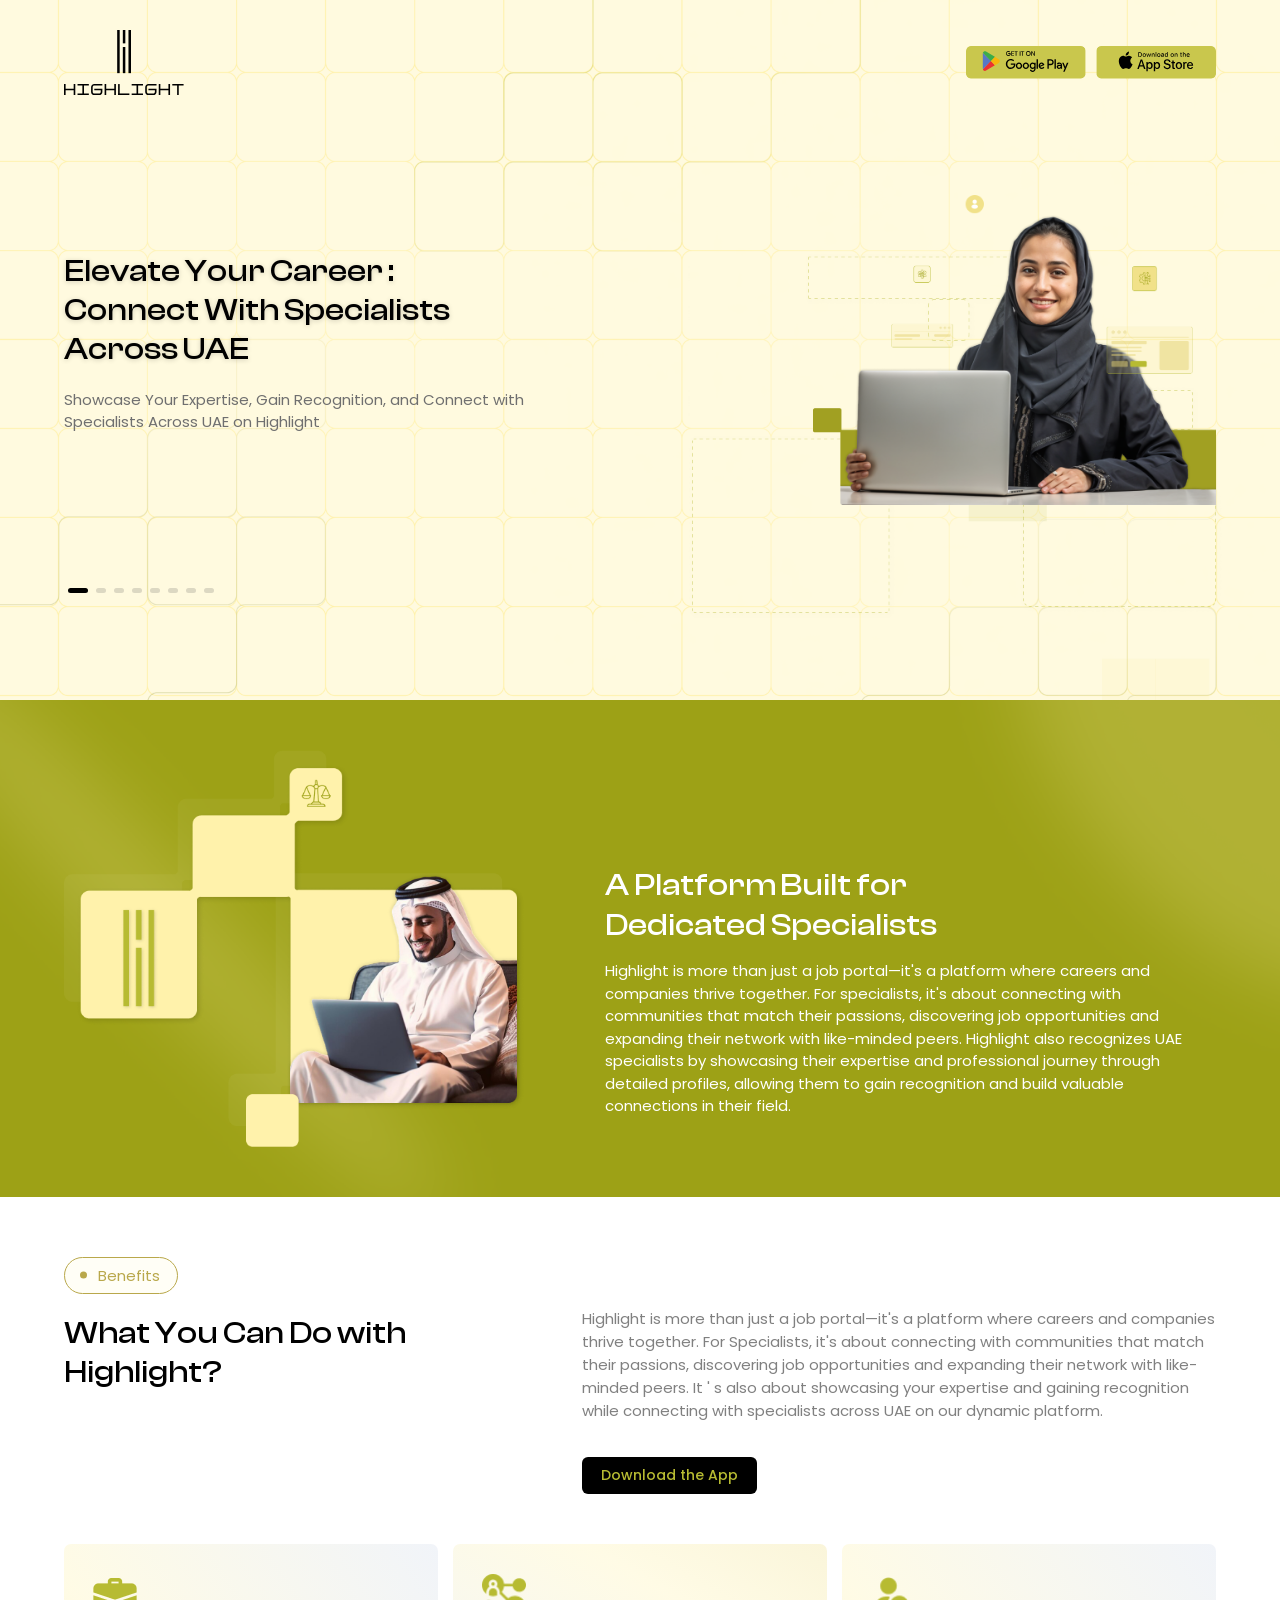
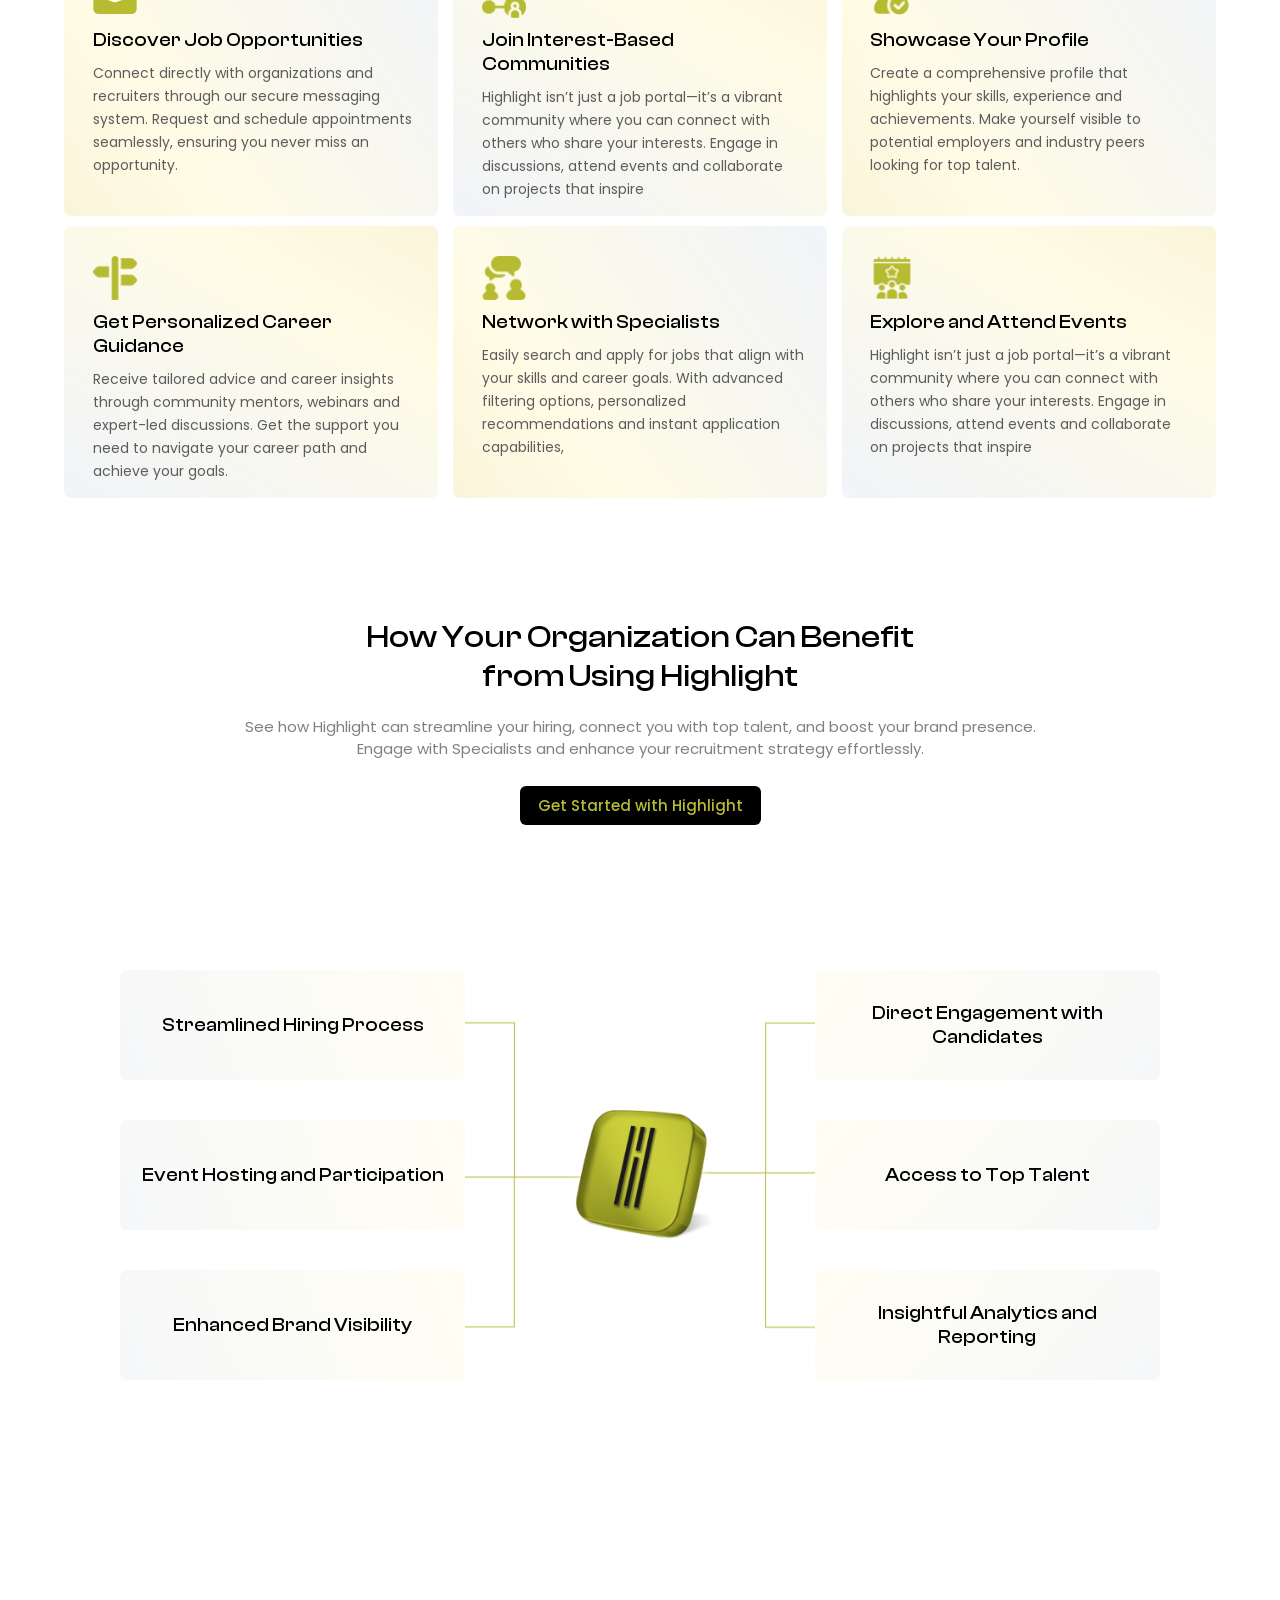
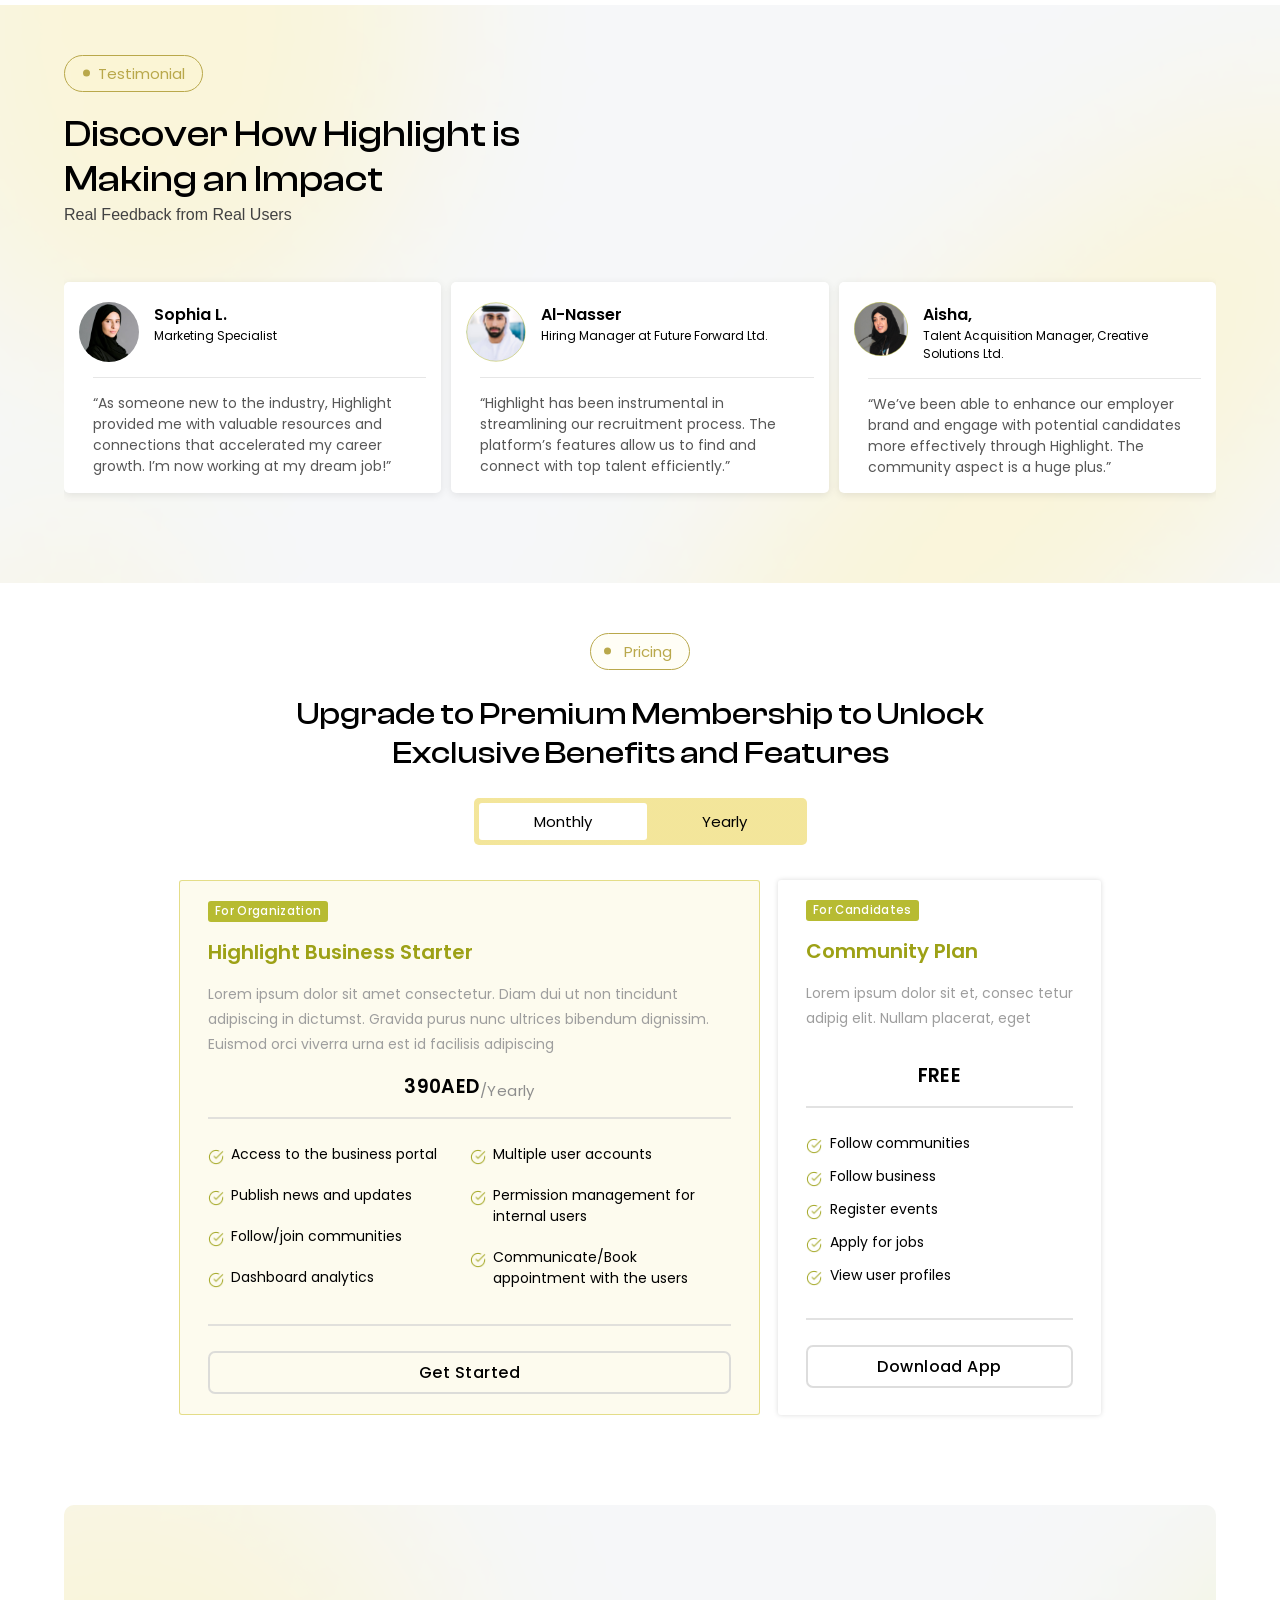
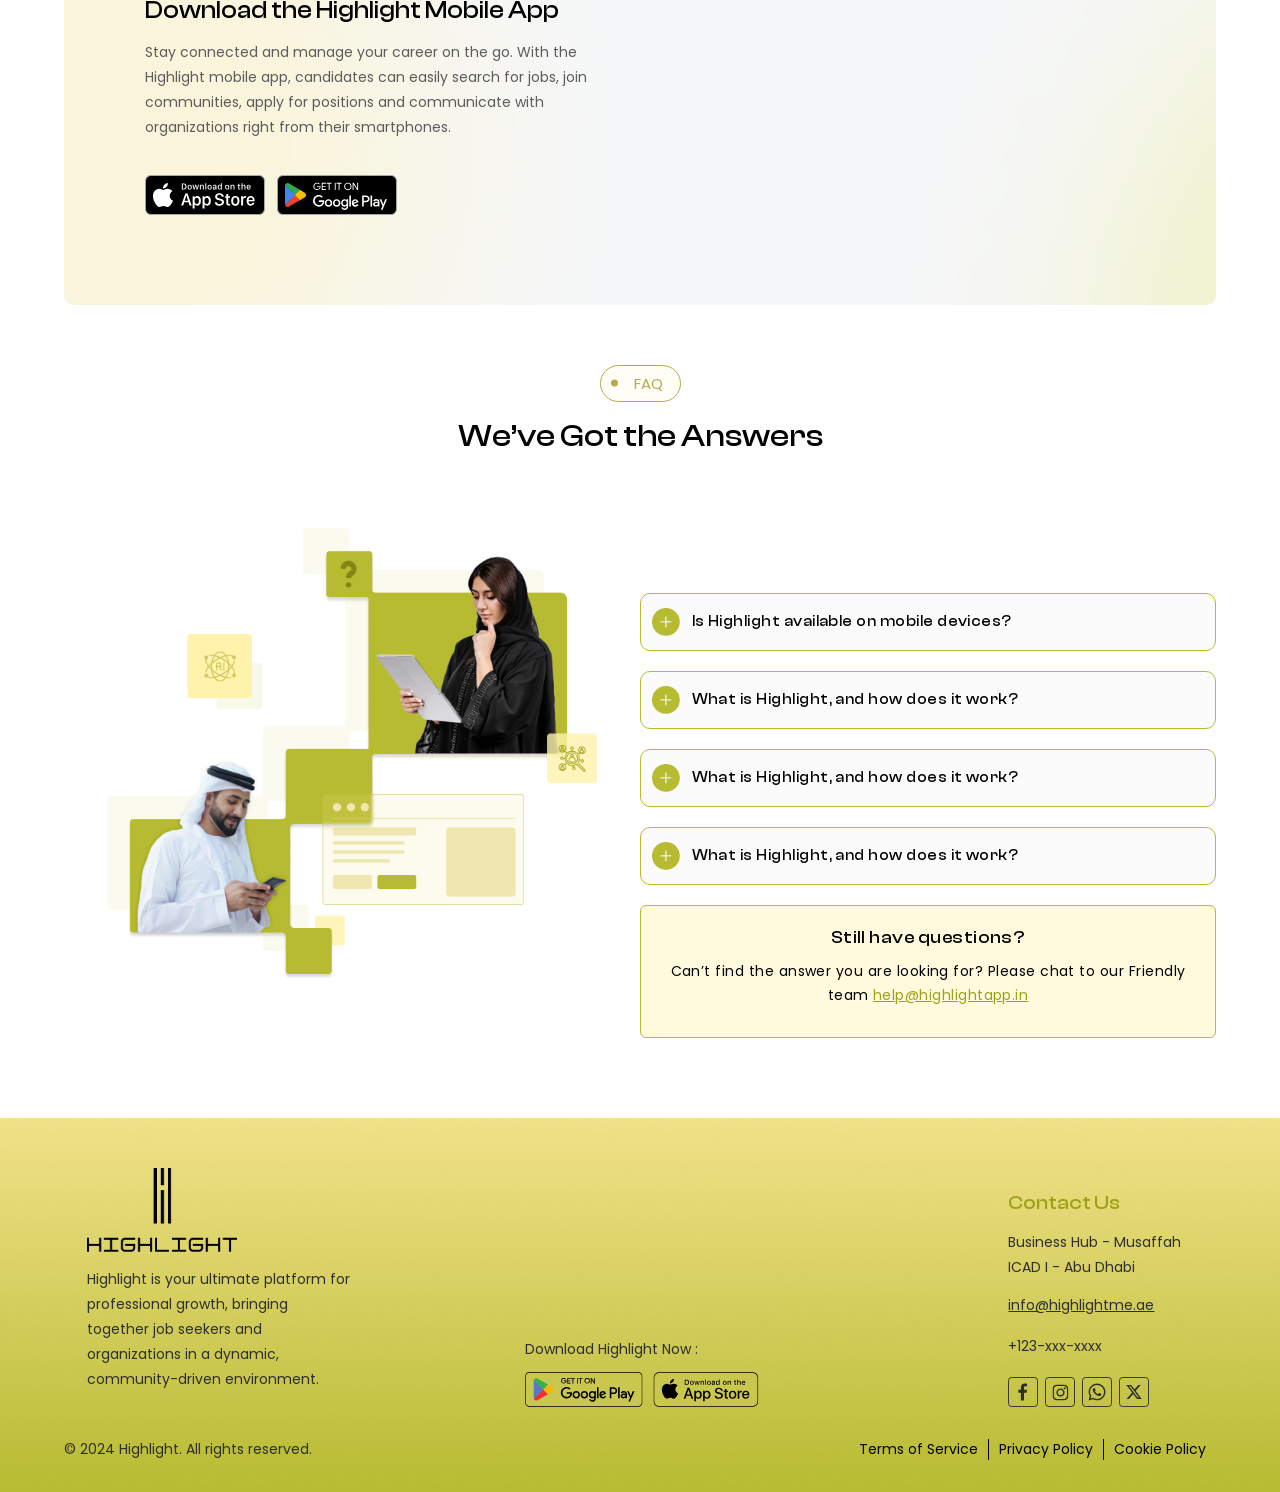
==== commit 8a2c6054: "unit tes1000" ====
--- a/index.html
+++ b/index.html
@@ -6,7 +6,8 @@
     <title>Highlight</title>
     <link rel="icon" type="image/x-icon" href="images/favicon1.png" />
     <link rel="stylesheet" href="https://unpkg.com/aos@next/dist/aos.css" />
-    <link rel="stylesheet" href="styles/style.css" />
+    <!-- <link rel="stylesheet" href="styles/style.css" /> -->
+    <link rel="stylesheet" href="styles/style.css?v=1.0" />
 
     <link
       rel="stylesheet"
@@ -23,15 +24,15 @@
     <section class="header_sec">
       <div class="header_container container pt_50">
         <div class="header_logo">
-          <img src="images/highlight-logo.png" alt="" />
+          <img src="images/highlight-logo.svg" alt="" />
         </div>
 
         <div class="header_download_btn_sec">
           <a href="" class="header_download_btn">
-            <img src="images/header-download-btn1.png" alt="" />
+            <img src="images/header-download-btn1.svg" alt="" />
           </a>
           <a href="" class="header_download_btn">
-            <img src="images/header-download-btn2.png" alt="" />
+            <img src="images/header-download-btn2.svg" alt="" />
           </a>
         </div>
       </div>
@@ -46,7 +47,46 @@
           <div
             class="swiper-slide"
             style="
-              background: url(images/banner-background.png) no-repeat center/cover;"
+              background: url(images/banner-background.png) no-repeat
+                center/cover;
+            "
+          >
+            <div class="banner_sub_body container">
+              <div class="banner_sub_body_text_sec">
+                <h2>
+                  Elevate Your Career :
+                  <br />
+                  Connect With Specialists <br />
+                  Across UAE
+                </h2>
+                <p>
+                  Showcase Your Expertise, Gain Recognition, and Connect with
+                  <br />
+
+                  Specialists Across UAE on Highlight
+                </p>
+              </div>
+              <div class="banner_download_btn_sec">
+                <a href="" class="header_download_btn">
+                  <img src="images/header-download-btn1.png" alt="" />
+                </a>
+                <a href="" class="header_download_btn">
+                  <img src="images/header-download-btn2.png" alt="" />
+                </a>
+              </div>
+              <div class="banner_sub_body_img_sec">
+                <div class="banner_sub_body_img">
+                  <img src="images/banner-img1.png" alt="" />
+                </div>
+              </div>
+            </div>
+          </div>
+          <div
+            class="swiper-slide"
+            style="
+              background: url(images/banner-background.png) no-repeat
+                center/cover;
+            "
           >
             <div class="banner_sub_body container">
               <div class="banner_sub_body_text_sec">
@@ -64,15 +104,15 @@
               </div>
               <div class="banner_download_btn_sec">
                 <a href="" class="header_download_btn">
-                  <img src="images/header-download-btn1.png" alt="" />
+                  <img src="images/header-download-btn1.svg" alt="" />
                 </a>
                 <a href="" class="header_download_btn">
-                  <img src="images/header-download-btn2.png" alt="" />
+                  <img src="images/header-download-btn2.svg" alt="" />
                 </a>
               </div>
               <div class="banner_sub_body_img_sec">
                 <div class="banner_sub_body_img">
-                  <img src="images/banner-img1.png" alt="" />
+                  <img src="images/banner-img2.png" alt="" />
                 </div>
               </div>
             </div>
@@ -80,7 +120,9 @@
           <div
             class="swiper-slide"
             style="
-              background: url(images/banner-background3.png) no-repeat center/cover;"
+              background: url(images/banner-background2.png) no-repeat
+                center/cover;
+            "
           >
             <div class="banner_sub_body container">
               <div class="banner_sub_body_text_sec">
@@ -107,15 +149,18 @@
               </div>
               <div class="banner_sub_body_img_sec">
                 <div class="banner_sub_body_img">
-                  <img src="images/banner-img2.png" alt="" />
-                </div>
-              </div>
-            </div>
-          </div>
+                  <img src="images/banner-img1.png" alt="" />
+                </div>
+              </div>
+            </div>
+          </div>
+
           <div
             class="swiper-slide"
             style="
-              background: url(images/banner-background2.png) no-repeat center/cover;"
+              background: url(images/banner-background2.png) no-repeat
+                center/cover;
+            "
           >
             <div class="banner_sub_body container">
               <div class="banner_sub_body_text_sec">
@@ -142,7 +187,7 @@
               </div>
               <div class="banner_sub_body_img_sec">
                 <div class="banner_sub_body_img">
-                  <img src="images/banner-img1.png" alt="" />
+                  <img src="images/banner-img2.png" alt="" />
                 </div>
               </div>
             </div>
@@ -150,7 +195,120 @@
           <div
             class="swiper-slide"
             style="
-              background: url(images/banner-background2.png) no-repeat center/cover;"
+              background: url(images/banner-background3.png) no-repeat
+                center/cover;
+            "
+          >
+            <div class="banner_sub_body container">
+              <div class="banner_sub_body_text_sec">
+                <h2>
+                  Elevate Your Career :
+                  <br />
+                  Connect With Specialists <br />
+                  Across UAE
+                </h2>
+                <p>
+                  Showcase Your Expertise, Gain Recognition, and Connect with
+                  <br />
+
+                  Specialists Across UAE on Highlight
+                </p>
+              </div>
+              <div class="banner_download_btn_sec">
+                <a href="" class="header_download_btn">
+                  <img src="images/header-download-btn1.png" alt="" />
+                </a>
+                <a href="" class="header_download_btn">
+                  <img src="images/header-download-btn2.png" alt="" />
+                </a>
+              </div>
+              <div class="banner_sub_body_img_sec">
+                <div class="banner_sub_body_img">
+                  <img src="images/banner-img1.png" alt="" />
+                </div>
+              </div>
+            </div>
+          </div>
+          <div
+            class="swiper-slide"
+            style="
+              background: url(images/banner-background3.png) no-repeat
+                center/cover;
+            "
+          >
+            <div class="banner_sub_body container">
+              <div class="banner_sub_body_text_sec">
+                <h2>
+                  Elevate Your Career :
+                  <br />
+                  Connect With Specialists <br />
+                  Across UAE
+                </h2>
+                <p>
+                  Showcase Your Expertise, Gain Recognition, and Connect with
+                  <br />
+
+                  Specialists Across UAE on Highlight
+                </p>
+              </div>
+              <div class="banner_download_btn_sec">
+                <a href="" class="header_download_btn">
+                  <img src="images/header-download-btn1.png" alt="" />
+                </a>
+                <a href="" class="header_download_btn">
+                  <img src="images/header-download-btn2.png" alt="" />
+                </a>
+              </div>
+              <div class="banner_sub_body_img_sec">
+                <div class="banner_sub_body_img">
+                  <img src="images/banner-img2.png" alt="" />
+                </div>
+              </div>
+            </div>
+          </div>
+          <div
+            class="swiper-slide"
+            style="
+              background: url(images/banner-background4.png) no-repeat
+                center/cover;
+            "
+          >
+            <div class="banner_sub_body container">
+              <div class="banner_sub_body_text_sec">
+                <h2>
+                  Elevate Your Career :
+                  <br />
+                  Connect With Specialists <br />
+                  Across UAE
+                </h2>
+                <p>
+                  Showcase Your Expertise, Gain Recognition, and Connect with
+                  <br />
+
+                  Specialists Across UAE on Highlight
+                </p>
+              </div>
+              <div class="banner_download_btn_sec">
+                <a href="" class="header_download_btn">
+                  <img src="images/header-download-btn1.png" alt="" />
+                </a>
+                <a href="" class="header_download_btn">
+                  <img src="images/header-download-btn2.png" alt="" />
+                </a>
+              </div>
+              <div class="banner_sub_body_img_sec">
+                <div class="banner_sub_body_img">
+                  <img src="images/banner-img1.png" alt="" />
+                </div>
+              </div>
+            </div>
+          </div>
+          <div
+            class="swiper-slide"
+            style="
+              background: url(images/banner-background4.png) no-repeat
+                center/cover;
+            "
           >
             <div class="banner_sub_body container">
               <div class="banner_sub_body_text_sec">
@@ -654,7 +812,7 @@
                 <div class="testimonial_card pt_25 pb_20">
                   <div class="testimonial_card_profile pb_20">
                     <div class="testimonial_card_profile_photo">
-                      <img src="images/testimonial-card-profile1.png" alt="" />
+                      <img src="images/testimonial-card-profile1.svg" alt="" />
                     </div>
                     <div class="testimonial_card_profile_name">
                       <span> Sophia L. </span>
@@ -674,7 +832,7 @@
                 <div class="testimonial_card pt_25 pb_20">
                   <div class="testimonial_card_profile pb_20">
                     <div class="testimonial_card_profile_photo">
-                      <img src="images/testimonial-card-profile2.png" alt="" />
+                      <img src="images/testimonial-card-profile2.svg" alt="" />
                     </div>
                     <div class="testimonial_card_profile_name">
                       <span> Al-Nasser </span>
@@ -694,7 +852,7 @@
                 <div class="testimonial_card pt_25 pb_20">
                   <div class="testimonial_card_profile pb_20">
                     <div class="testimonial_card_profile_photo">
-                      <img src="images/testimonial-card-profile3.png" alt="" />
+                      <img src="images/testimonial-card-profile3.svg" alt="" />
                     </div>
                     <div class="testimonial_card_profile_name">
                       <span> Aisha, </span>
@@ -860,7 +1018,7 @@
                 adipiscing
               </p>
               <div class="upgraded_to_premium_tab_card_price pb_20">
-                <h5>486USD</h5>
+                <h5>486AED</h5>
                 <span>/Yearly</span>
               </div>
               <div class="upgraded_to_premium_tab_card_ul_sec pt_30 pb_20">
@@ -948,7 +1106,7 @@
                 data-aos-delay="100"
                 data-aos-duration="1500"
               >
-                <img src="images/download-apple.png" alt="" />
+                <img src="images/download-apple.svg" alt="" />
               </div>
             </a>
             <a
@@ -959,7 +1117,7 @@
               data-aos-duration="2000"
             >
               <div class="download_app_btn_icon">
-                <img src="images/download-playstore.png" alt="" />
+                <img src="images/download-playstore.svg" alt="" />
               </div>
             </a>
           </div>
@@ -1178,10 +1336,10 @@
 
             <div class="footer_download_btn_sec">
               <a href="" class="footer_download_btn"
-                ><img src="images/footer-download-btn.png" alt=""
+                ><img src="images/footer-download-btn.svg" alt=""
               /></a>
               <a href="" class="footer_download_btn"
-                ><img src="images/footer-download-btn2.png" alt=""
+                ><img src="images/footer-download-btn2.svg" alt=""
               /></a>
             </div>
           </div>
@@ -1204,7 +1362,7 @@
                 "
                   class="footer_social_media_btn"
                 >
-                  <img src="images/facebook.png" alt=""
+                  <img src="images/facebook.svg" alt=""
                 /></a>
               </li>
               <li>
@@ -1213,7 +1371,7 @@
                 "
                   class="footer_social_media_btn"
                 >
-                  <img src="images/instagram.png" alt=""
+                  <img src="images/instagram.svg" alt=""
                 /></a>
               </li>
               <li>
@@ -1222,7 +1380,7 @@
                 "
                   class="footer_social_media_btn"
                 >
-                  <img src="images/whatsapp.png" alt=""
+                  <img src="images/whatsapp.svg" alt=""
                 /></a>
               </li>
               <li>
@@ -1231,7 +1389,7 @@
                 "
                   class="footer_social_media_btn"
                 >
-                  <img src="images/twitter.png" alt=""
+                  <img src="images/twitter.svg" alt=""
                 /></a>
               </li>
             </ul>
@@ -1366,9 +1524,9 @@
         slidesperview: 3,
         loop: true,
         speed: 3000,
-        autoplay: {
-          delay: 1000,
-        },
+        // autoplay: {
+        //   delay: 1000,
+        // },
         breakpoints: {
           950: {
             slidesperview: 2,
--- a/styles/style.css
+++ b/styles/style.css
@@ -72,7 +72,7 @@
     /* font-size: 64px; */
     font-size: 4rem;
     font-weight: 500;
-    -webkit-text-stroke: 1px #000000;
+    /* -webkit-text-stroke: 1px #000000; */
     text-shadow: 0px 1px 5px rgba(0, 0, 0, 0.185);
 }
 
@@ -201,6 +201,7 @@
     font-size: 16px;
     font-weight: 400;
     opacity: 0.8;
+    line-height: normal;
     border-radius: 50px;
     border: 1px solid #fff2ab;
     position: relative;
@@ -487,7 +488,7 @@
     width: 200px;
     position: absolute;
     right: 80%;
-    z-index: 100;
+    z-index: 3;
     top: 50%;
     transform: translateY(-50%) rotate(180deg);
 }
@@ -528,6 +529,7 @@
     display: none;
     opacity: 0;
     height: 0;
+    color: #6B6B6B;
     overflow: hidden;
     transition: all 0.5s ease;
 }
@@ -715,6 +717,7 @@
     font-family: "Poppins-Regular", sans-serif;
     font-size: 16px;
     font-weight: 400;
+    color: #424242;
 }
 
 .testimonial_card_sec {
@@ -925,6 +928,11 @@
     padding-left: 9%;
     padding-bottom: 20px;
     font-size: 14px;
+}
+
+.upgraded_to_premium_tab_card_ul2>li {
+
+    padding-bottom: 12px !important;
 }
 
 .upgraded_to_premium_tab_card_ul2>li::before,
@@ -1286,17 +1294,18 @@
     display: flex;
     gap: 10px;
     align-items: flex-end;
+    flex-wrap: wrap;
+
 }
 
 .footer_download_btn {
     display: block;
-    height: auto;
-
-    width: 110px;
+    height: 35px;
+    min-width: 100px;
 }
 
 .footer_download_btn>img {
-    height: auto;
+    height: 100%;
     width: 100%;
     object-fit: cover;
     display: block;
@@ -1427,6 +1436,12 @@
         line-height: 23px;
     }
 
+    .download_app_container {
+        width: 90%;
+        padding-left: 2% !important;
+        padding-right: 2% !important;
+    }
+
     .how_your_organization_sub_card_right>h5,
     .how_your_organization_sub_card_left>h5 {
         font-size: 22px;
@@ -1523,18 +1538,24 @@
         padding: 9px 28px;
     }
 
+    .what_you_can_do_card>p {
+        font-size: 12px;
+        line-height: normal;
+        font-weight: 400;
+    }
+
     .a_platform_build_for_text_sec>h1 {
         line-height: 50px;
     }
+
+
 
     .download_app_phone_img2 {
         top: unset;
         width: 50%;
-        bottom: -5%;
     }
 
     .download_app_phone_img1 {
-        bottom: -10%;
         left: 5%;
         width: 43%;
     }
@@ -1579,15 +1600,27 @@
         border-bottom: unset;
     }
 
-    /* .how_your_organisation_card_right_lines {
-        width: 200px;
-        right: 90%;
-    }
-
-    .how_your_organisation_card_left_lines {
-        width: 200px;
-        left: 90%;
-    } */
+    .upgraded_to_premium_tab_card_price>h5 {
+        line-height: 30px;
+    }
+
+    .testimonial_card {
+        padding-bottom: 0;
+    }
+
+    .testimonial_card_profile_name>p {
+        font-size: 12px;
+        line-height: normal;
+    }
+
+    .footer_download_sec {
+        min-width: 50%;
+    }
+
+    .we_have_got_the_answer_still_have_question_sec>p {
+        font-size: 15px;
+
+    }
 }
 
 @media screen and (max-width: 1366px) {
@@ -2049,6 +2082,12 @@
         flex-wrap: wrap;
     }
 
+    .download_app_container {
+        width: 90%;
+        padding-left: 0% !important;
+        padding-right: 0% !important;
+    }
+
     .what_you_can_do_title_head1 {
         width: 100%;
     }
@@ -2274,6 +2313,12 @@
     .how_your_organization_sub_card_left>h5 {
         font-size: 18px;
         text-align: center;
+    }
+
+    .download_app_container {
+        width: 90%;
+        padding-left: 5% !important;
+        padding-right: 5% !important;
     }
 
     .download_app_text_sec {
@@ -2535,6 +2580,7 @@
 
     .testimonial_container {
         padding-bottom: 60px;
+        background: linear-gradient(123deg, rgba(255, 243, 180, 1) 0%, rgb(255, 251, 232) 34%, rgba(252, 250, 235, 1) 63%, rgb(255, 247, 201) 100%);
     }
 
     .testimonial_card_content>p {
--- a/styles/style.css
+++ b/styles/style.css
@@ -72,7 +72,7 @@
     /* font-size: 64px; */
     font-size: 4rem;
     font-weight: 500;
-    -webkit-text-stroke: 1px #000000;
+    /* -webkit-text-stroke: 1px #000000; */
     text-shadow: 0px 1px 5px rgba(0, 0, 0, 0.185);
 }
 
@@ -201,6 +201,7 @@
     font-size: 16px;
     font-weight: 400;
     opacity: 0.8;
+    line-height: normal;
     border-radius: 50px;
     border: 1px solid #fff2ab;
     position: relative;
@@ -487,7 +488,7 @@
     width: 200px;
     position: absolute;
     right: 80%;
-    z-index: 100;
+    z-index: 3;
     top: 50%;
     transform: translateY(-50%) rotate(180deg);
 }
@@ -528,6 +529,7 @@
     display: none;
     opacity: 0;
     height: 0;
+    color: #6B6B6B;
     overflow: hidden;
     transition: all 0.5s ease;
 }
@@ -715,6 +717,7 @@
     font-family: "Poppins-Regular", sans-serif;
     font-size: 16px;
     font-weight: 400;
+    color: #424242;
 }
 
 .testimonial_card_sec {
@@ -925,6 +928,11 @@
     padding-left: 9%;
     padding-bottom: 20px;
     font-size: 14px;
+}
+
+.upgraded_to_premium_tab_card_ul2>li {
+
+    padding-bottom: 12px !important;
 }
 
 .upgraded_to_premium_tab_card_ul2>li::before,
@@ -1286,17 +1294,18 @@
     display: flex;
     gap: 10px;
     align-items: flex-end;
+    flex-wrap: wrap;
+
 }
 
 .footer_download_btn {
     display: block;
-    height: auto;
-
-    width: 110px;
+    height: 35px;
+    min-width: 100px;
 }
 
 .footer_download_btn>img {
-    height: auto;
+    height: 100%;
     width: 100%;
     object-fit: cover;
     display: block;
@@ -1427,6 +1436,12 @@
         line-height: 23px;
     }
 
+    .download_app_container {
+        width: 90%;
+        padding-left: 2% !important;
+        padding-right: 2% !important;
+    }
+
     .how_your_organization_sub_card_right>h5,
     .how_your_organization_sub_card_left>h5 {
         font-size: 22px;
@@ -1523,18 +1538,24 @@
         padding: 9px 28px;
     }
 
+    .what_you_can_do_card>p {
+        font-size: 12px;
+        line-height: normal;
+        font-weight: 400;
+    }
+
     .a_platform_build_for_text_sec>h1 {
         line-height: 50px;
     }
+
+
 
     .download_app_phone_img2 {
         top: unset;
         width: 50%;
-        bottom: -5%;
     }
 
     .download_app_phone_img1 {
-        bottom: -10%;
         left: 5%;
         width: 43%;
     }
@@ -1579,15 +1600,27 @@
         border-bottom: unset;
     }
 
-    /* .how_your_organisation_card_right_lines {
-        width: 200px;
-        right: 90%;
-    }
-
-    .how_your_organisation_card_left_lines {
-        width: 200px;
-        left: 90%;
-    } */
+    .upgraded_to_premium_tab_card_price>h5 {
+        line-height: 30px;
+    }
+
+    .testimonial_card {
+        padding-bottom: 0;
+    }
+
+    .testimonial_card_profile_name>p {
+        font-size: 12px;
+        line-height: normal;
+    }
+
+    .footer_download_sec {
+        min-width: 50%;
+    }
+
+    .we_have_got_the_answer_still_have_question_sec>p {
+        font-size: 15px;
+
+    }
 }
 
 @media screen and (max-width: 1366px) {
@@ -2049,6 +2082,12 @@
         flex-wrap: wrap;
     }
 
+    .download_app_container {
+        width: 90%;
+        padding-left: 0% !important;
+        padding-right: 0% !important;
+    }
+
     .what_you_can_do_title_head1 {
         width: 100%;
     }
@@ -2274,6 +2313,12 @@
     .how_your_organization_sub_card_left>h5 {
         font-size: 18px;
         text-align: center;
+    }
+
+    .download_app_container {
+        width: 90%;
+        padding-left: 5% !important;
+        padding-right: 5% !important;
     }
 
     .download_app_text_sec {
@@ -2535,6 +2580,7 @@
 
     .testimonial_container {
         padding-bottom: 60px;
+        background: linear-gradient(123deg, rgba(255, 243, 180, 1) 0%, rgb(255, 251, 232) 34%, rgba(252, 250, 235, 1) 63%, rgb(255, 247, 201) 100%);
     }
 
     .testimonial_card_content>p {
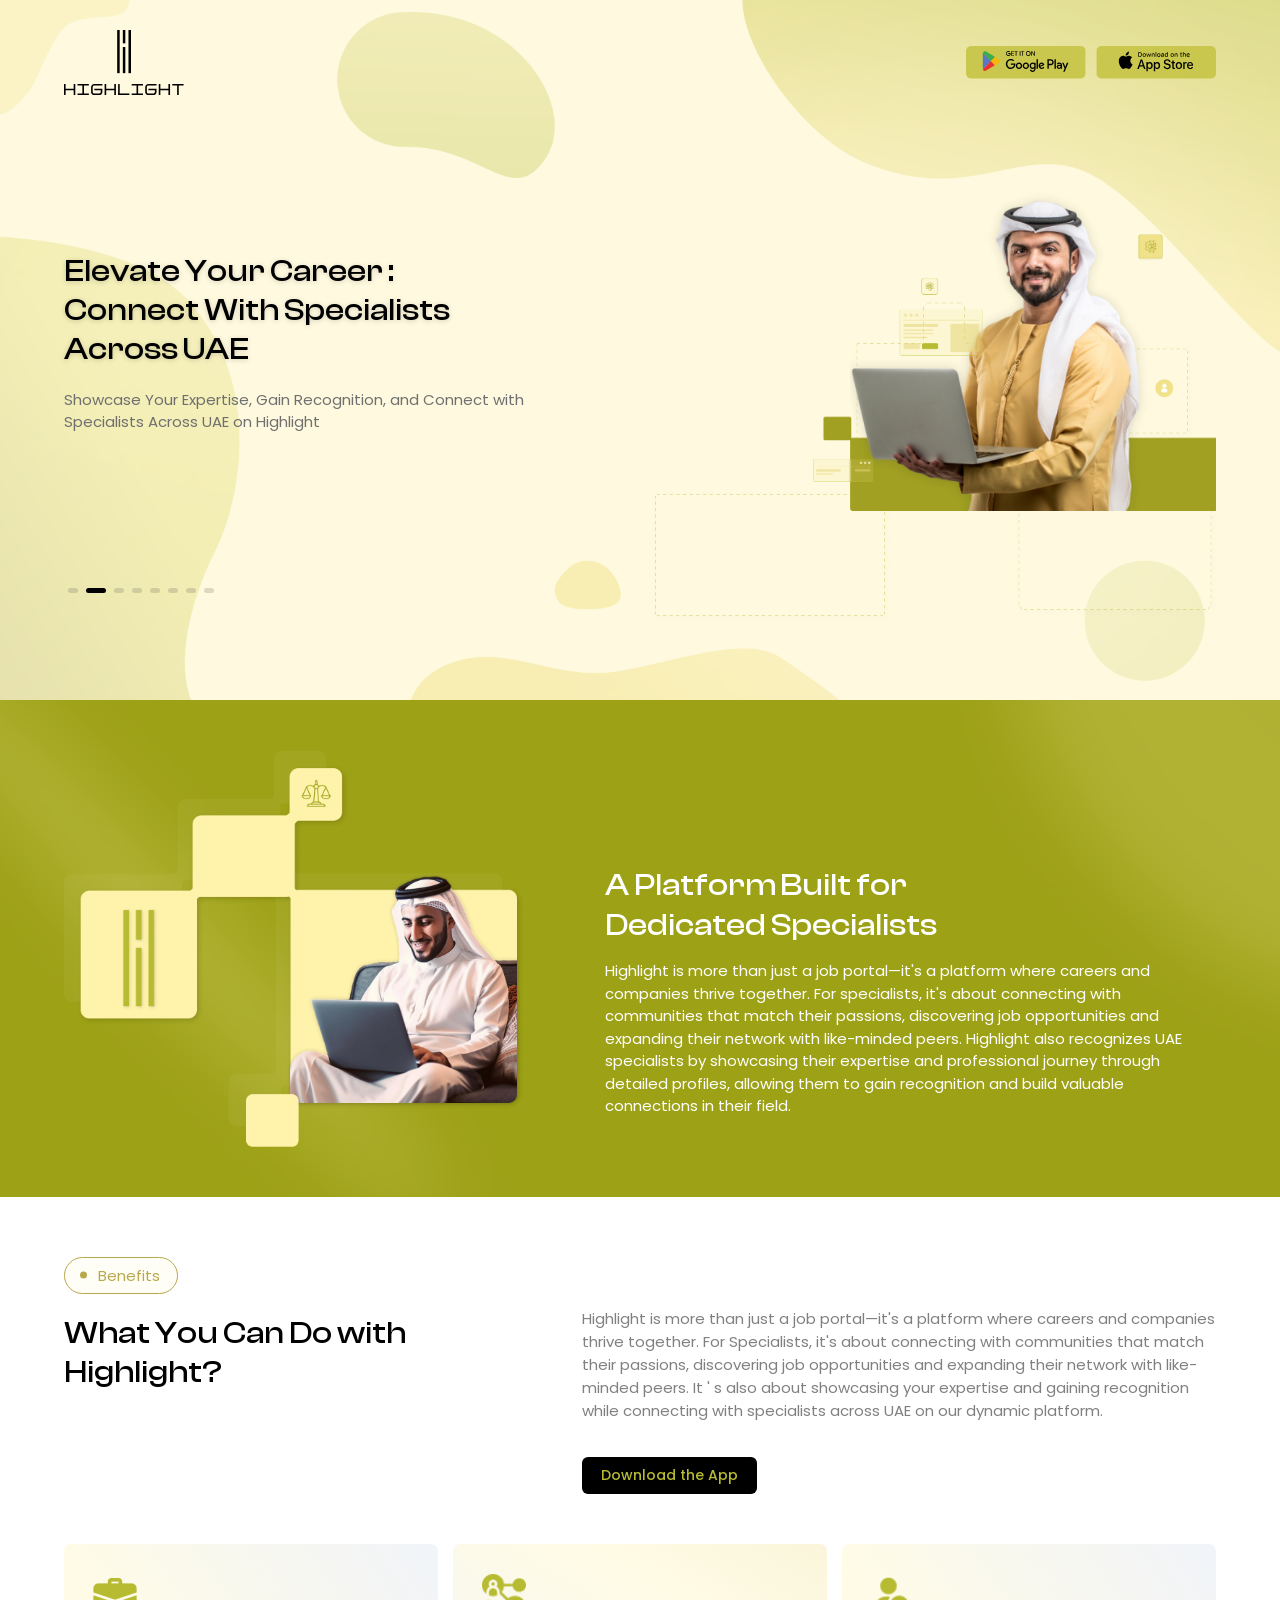
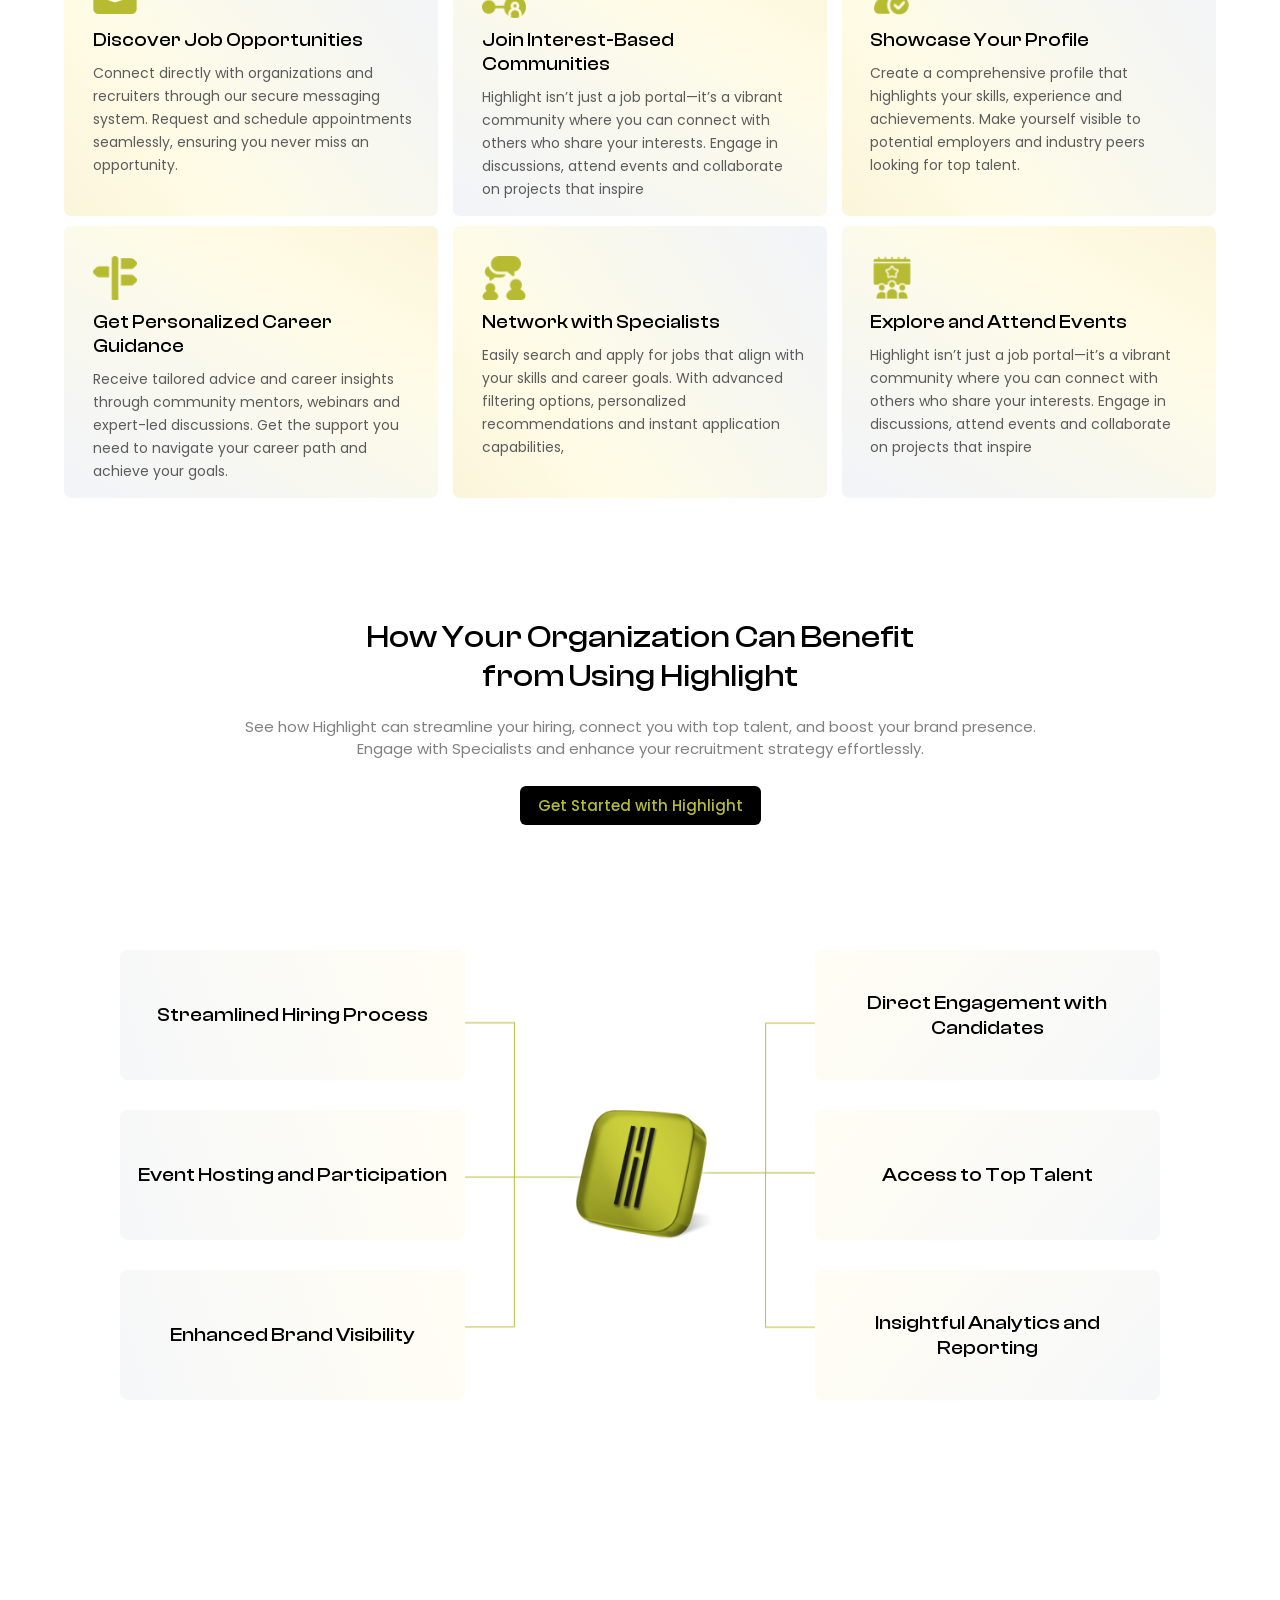
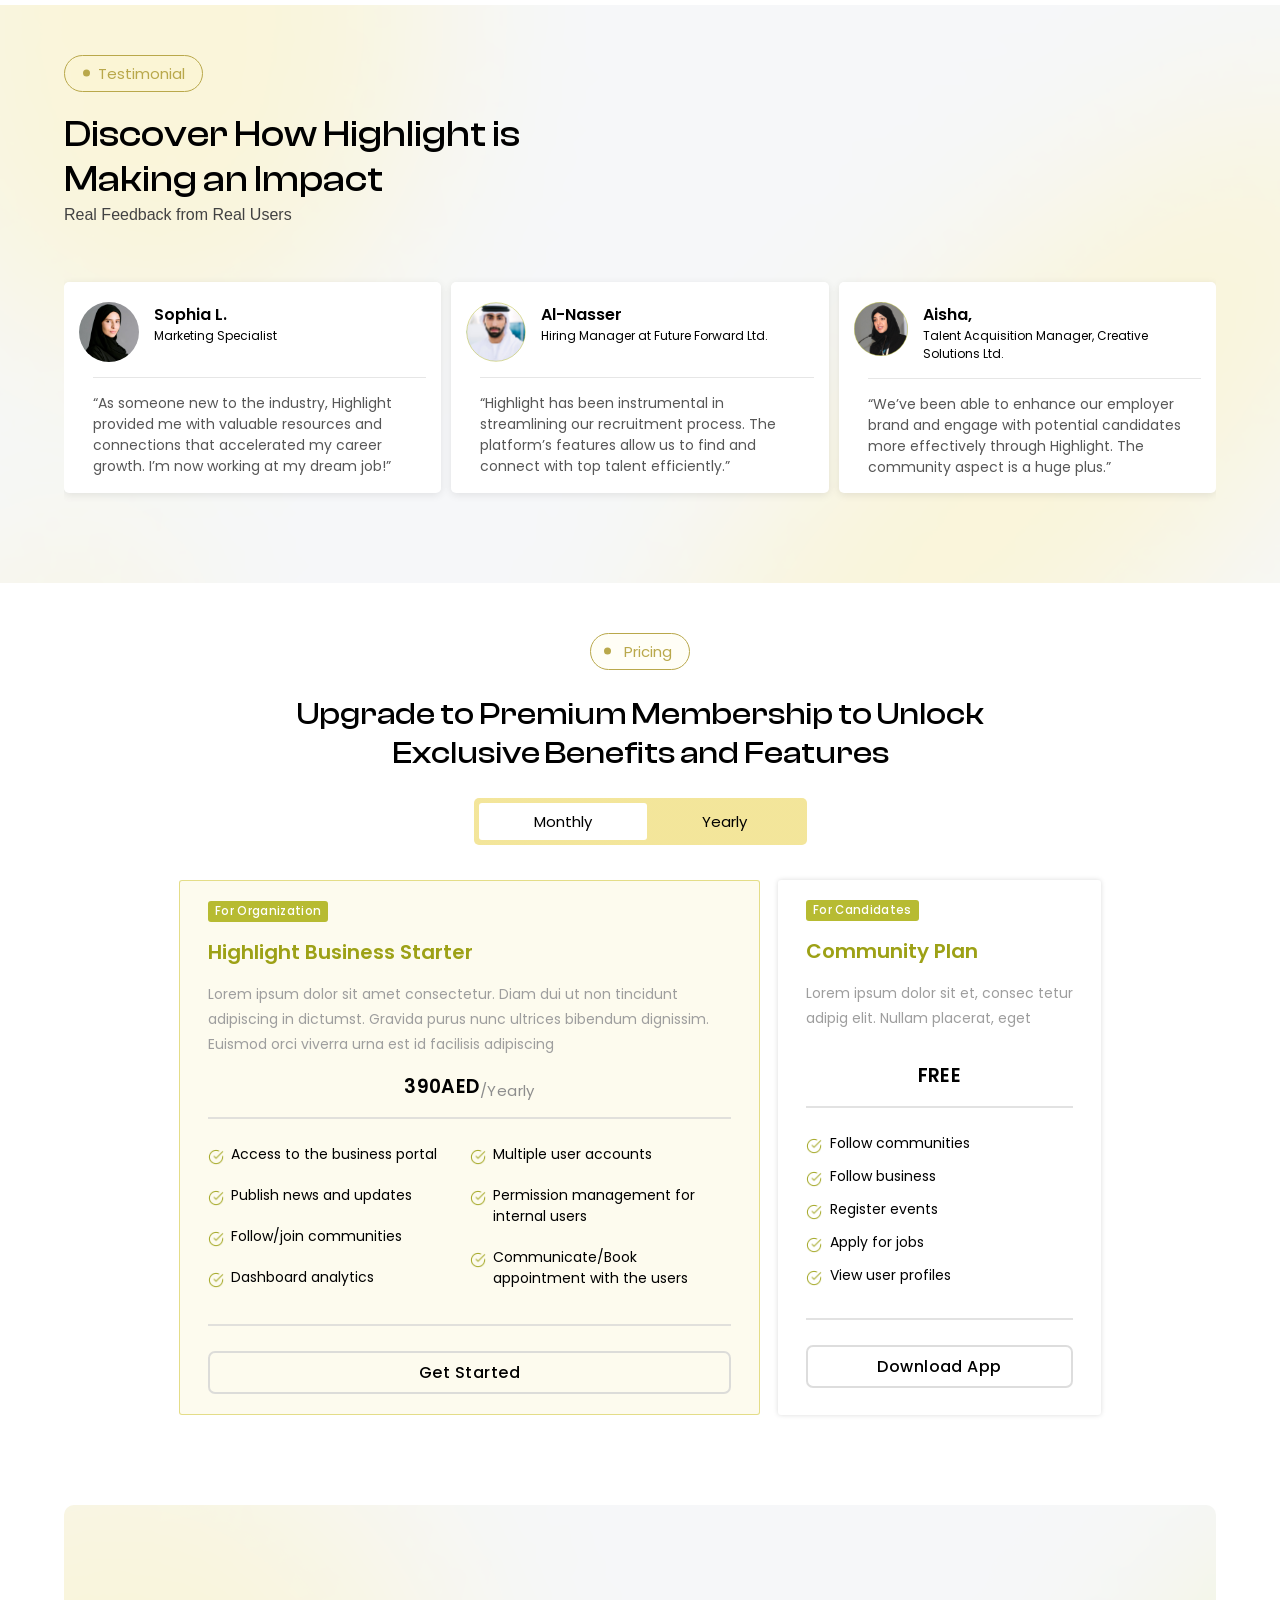
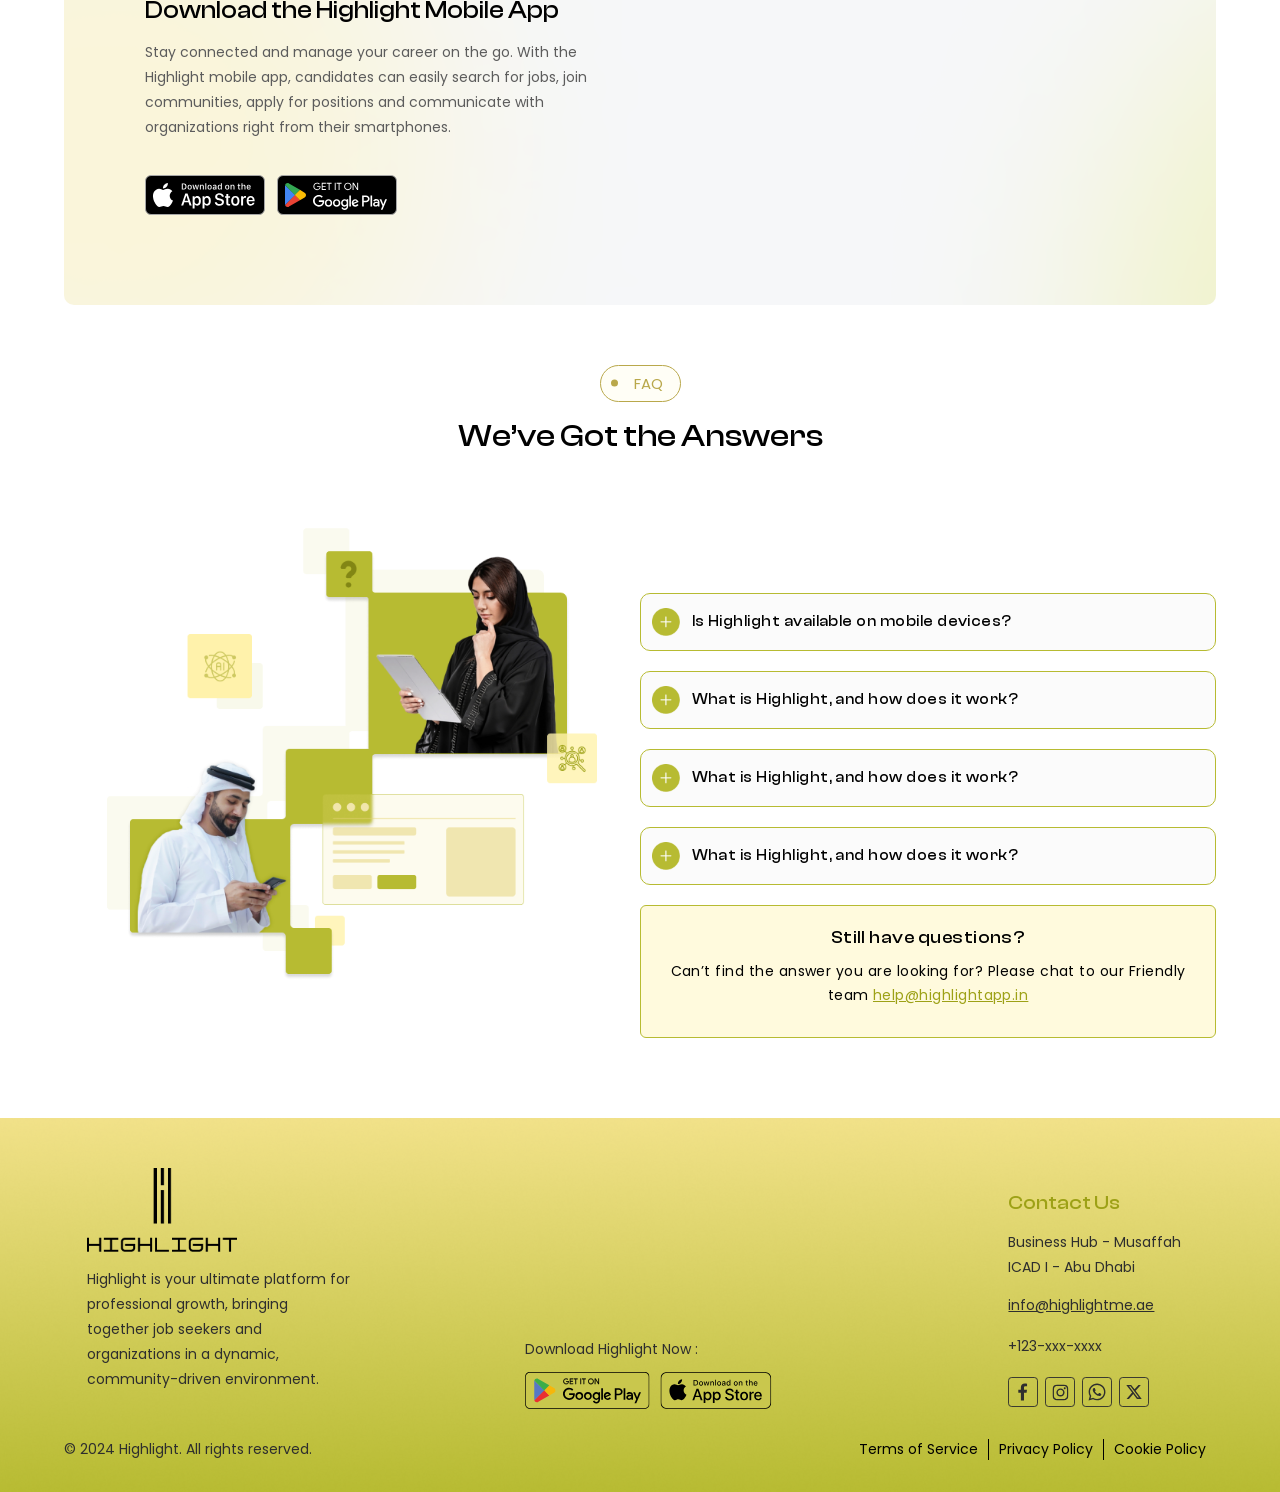
==== commit 72837ef6: "unit test complete" ====
--- a/index.html
+++ b/index.html
@@ -47,7 +47,7 @@
           <div
             class="swiper-slide"
             style="
-              background: url(images/banner-background.png) no-repeat
+              background: url(images/banner-background2.png) no-repeat
                 center/cover;
             "
           >
@@ -63,42 +63,6 @@
                   Showcase Your Expertise, Gain Recognition, and Connect with
                   <br />
 
-                  Specialists Across UAE on Highlight
-                </p>
-              </div>
-              <div class="banner_download_btn_sec">
-                <a href="" class="header_download_btn">
-                  <img src="images/header-download-btn1.png" alt="" />
-                </a>
-                <a href="" class="header_download_btn">
-                  <img src="images/header-download-btn2.png" alt="" />
-                </a>
-              </div>
-              <div class="banner_sub_body_img_sec">
-                <div class="banner_sub_body_img">
-                  <img src="images/banner-img1.png" alt="" />
-                </div>
-              </div>
-            </div>
-          </div>
-          <div
-            class="swiper-slide"
-            style="
-              background: url(images/banner-background.png) no-repeat
-                center/cover;
-            "
-          >
-            <div class="banner_sub_body container">
-              <div class="banner_sub_body_text_sec">
-                <h2>
-                  Elevate Your Career :
-                  <br />
-                  Connect With Specialists <br />
-                  Across UAE
-                </h2>
-                <p>
-                  Showcase Your Expertise, Gain Recognition, and Connect with
-                  <br />
                   Specialists Across UAE on Highlight
                 </p>
               </div>
@@ -112,11 +76,13 @@
               </div>
               <div class="banner_sub_body_img_sec">
                 <div class="banner_sub_body_img">
-                  <img src="images/banner-img2.png" alt="" />
-                </div>
-              </div>
-            </div>
-          </div>
+                  <img src="images/banner-img1.png" alt="" />
+                </div>
+              </div>
+            </div>
+          </div>
+
+          <!-- swiper slide -->
           <div
             class="swiper-slide"
             style="
@@ -141,24 +107,25 @@
               </div>
               <div class="banner_download_btn_sec">
                 <a href="" class="header_download_btn">
-                  <img src="images/header-download-btn1.png" alt="" />
+                  <img src="images/header-download-btn1.svg" alt="" />
                 </a>
                 <a href="" class="header_download_btn">
-                  <img src="images/header-download-btn2.png" alt="" />
+                  <img src="images/header-download-btn2.svg" alt="" />
                 </a>
               </div>
               <div class="banner_sub_body_img_sec">
                 <div class="banner_sub_body_img">
-                  <img src="images/banner-img1.png" alt="" />
-                </div>
-              </div>
-            </div>
-          </div>
-
+                  <img src="images/banner-img2.png" alt="" />
+                </div>
+              </div>
+            </div>
+          </div>
+
+          <!-- swiper slide -->
           <div
             class="swiper-slide"
             style="
-              background: url(images/banner-background2.png) no-repeat
+              background: url(images/banner-background.png) no-repeat
                 center/cover;
             "
           >
@@ -179,10 +146,48 @@
               </div>
               <div class="banner_download_btn_sec">
                 <a href="" class="header_download_btn">
-                  <img src="images/header-download-btn1.png" alt="" />
+                  <img src="images/header-download-btn1.svg" alt="" />
                 </a>
                 <a href="" class="header_download_btn">
-                  <img src="images/header-download-btn2.png" alt="" />
+                  <img src="images/header-download-btn2.svg" alt="" />
+                </a>
+              </div>
+              <div class="banner_sub_body_img_sec">
+                <div class="banner_sub_body_img">
+                  <img src="images/banner-img1.png" alt="" />
+                </div>
+              </div>
+            </div>
+          </div>
+
+          <!-- swiper slide -->
+          <div
+            class="swiper-slide"
+            style="
+              background: url(images/banner-background.png) no-repeat
+                center/cover;
+            "
+          >
+            <div class="banner_sub_body container">
+              <div class="banner_sub_body_text_sec">
+                <h2>
+                  Elevate Your Career :
+                  <br />
+                  Connect With Specialists <br />
+                  Across UAE
+                </h2>
+                <p>
+                  Showcase Your Expertise, Gain Recognition, and Connect with
+                  <br />
+                  Specialists Across UAE on Highlight
+                </p>
+              </div>
+              <div class="banner_download_btn_sec">
+                <a href="" class="header_download_btn">
+                  <img src="images/header-download-btn1.svg" alt="" />
+                </a>
+                <a href="" class="header_download_btn">
+                  <img src="images/header-download-btn2.svg" alt="" />
                 </a>
               </div>
               <div class="banner_sub_body_img_sec">
@@ -192,6 +197,8 @@
               </div>
             </div>
           </div>
+
+          <!-- swiper slide -->
           <div
             class="swiper-slide"
             style="
@@ -216,10 +223,10 @@
               </div>
               <div class="banner_download_btn_sec">
                 <a href="" class="header_download_btn">
-                  <img src="images/header-download-btn1.png" alt="" />
+                  <img src="images/header-download-btn1.svg" alt="" />
                 </a>
                 <a href="" class="header_download_btn">
-                  <img src="images/header-download-btn2.png" alt="" />
+                  <img src="images/header-download-btn2.svg" alt="" />
                 </a>
               </div>
               <div class="banner_sub_body_img_sec">
@@ -229,6 +236,7 @@
               </div>
             </div>
           </div>
+          <!-- swiper slide -->
           <div
             class="swiper-slide"
             style="
@@ -253,10 +261,10 @@
               </div>
               <div class="banner_download_btn_sec">
                 <a href="" class="header_download_btn">
-                  <img src="images/header-download-btn1.png" alt="" />
+                  <img src="images/header-download-btn1.svg" alt="" />
                 </a>
                 <a href="" class="header_download_btn">
-                  <img src="images/header-download-btn2.png" alt="" />
+                  <img src="images/header-download-btn2.svg" alt="" />
                 </a>
               </div>
               <div class="banner_sub_body_img_sec">
@@ -266,6 +274,8 @@
               </div>
             </div>
           </div>
+
+          <!-- swiper slide -->
           <div
             class="swiper-slide"
             style="
@@ -290,10 +300,10 @@
               </div>
               <div class="banner_download_btn_sec">
                 <a href="" class="header_download_btn">
-                  <img src="images/header-download-btn1.png" alt="" />
+                  <img src="images/header-download-btn1.svg" alt="" />
                 </a>
                 <a href="" class="header_download_btn">
-                  <img src="images/header-download-btn2.png" alt="" />
+                  <img src="images/header-download-btn2.svg" alt="" />
                 </a>
               </div>
               <div class="banner_sub_body_img_sec">
@@ -303,6 +313,8 @@
               </div>
             </div>
           </div>
+
+          <!-- swiper slide -->
           <div
             class="swiper-slide"
             style="
@@ -327,10 +339,10 @@
               </div>
               <div class="banner_download_btn_sec">
                 <a href="" class="header_download_btn">
-                  <img src="images/header-download-btn1.png" alt="" />
+                  <img src="images/header-download-btn1.svg" alt="" />
                 </a>
                 <a href="" class="header_download_btn">
-                  <img src="images/header-download-btn2.png" alt="" />
+                  <img src="images/header-download-btn2.svg" alt="" />
                 </a>
               </div>
               <div class="banner_sub_body_img_sec">
@@ -692,31 +704,40 @@
         <div class="how_your_organization_card_container pt_60">
           <div class="how_your_organization_card_sec_left">
             <div class="how_your_organization_sub_card_left">
-              <h5>Streamlined Hiring Process</h5>
-              <p>
-                Efficiently manage all aspects of recruitment, from posting job
-                openings to tracking applications and interacting with
-                candidates. Our platform simplifies the entire hiring workflow,
-                saving you time and reducing administrative overhead.
-              </p>
+              <div class="how_your_organization_sub_card_left_data">
+                <h5>Streamlined Hiring Process</h5>
+                <p>
+                  Efficiently manage all aspects of recruitment, from posting
+                  job openings to tracking applications and interacting with
+                  candidates. Our platform simplifies the entire hiring
+                  workflow, saving you time and reducing administrative
+                  overhead.
+                </p>
+              </div>
             </div>
             <div class="how_your_organization_sub_card_left">
-              <h5>Event Hosting and Participation</h5>
-              <p>
-                Efficiently manage all aspects of recruitment, from posting job
-                openings to tracking applications and interacting with
-                candidates. Our platform simplifies the entire hiring workflow,
-                saving you time and reducing administrative overhead.
-              </p>
+              <div class="how_your_organization_sub_card_left_data">
+                <h5>Event Hosting and Participation</h5>
+                <p>
+                  Efficiently manage all aspects of recruitment, from posting
+                  job openings to tracking applications and interacting with
+                  candidates. Our platform simplifies the entire hiring
+                  workflow, saving you time and reducing administrative
+                  overhead.
+                </p>
+              </div>
             </div>
             <div class="how_your_organization_sub_card_left">
-              <h5>Enhanced Brand Visibility</h5>
-              <p>
-                Efficiently manage all aspects of recruitment, from posting job
-                openings to tracking applications and interacting with
-                candidates. Our platform simplifies the entire hiring workflow,
-                saving you time and reducing administrative overhead.
-              </p>
+              <div class="how_your_organization_sub_card_left_data">
+                <h5>Enhanced Brand Visibility</h5>
+                <p>
+                  Efficiently manage all aspects of recruitment, from posting
+                  job openings to tracking applications and interacting with
+                  candidates. Our platform simplifies the entire hiring
+                  workflow, saving you time and reducing administrative
+                  overhead.
+                </p>
+              </div>
             </div>
             <div class="how_your_organisation_card_left_lines">
               <img src="images/how-your-organisation-card-lines.png" alt="" />
@@ -730,39 +751,48 @@
 
           <div class="how_your_organization_card_sec_right">
             <div class="how_your_organization_sub_card_right">
-              <h5>
-                Direct Engagement with
-                <br />
-                Candidates
-              </h5>
-              <p>
-                Efficiently manage all aspects of recruitment, from posting job
-                openings to tracking applications and interacting with
-                candidates. Our platform simplifies the entire hiring workflow,
-                saving you time and reducing administrative overhead.
-              </p>
+              <div class="how_your_organization_sub_card_right_data">
+                <h5>
+                  Direct Engagement with
+                  <br />
+                  Candidates
+                </h5>
+                <p>
+                  Efficiently manage all aspects of recruitment, from posting
+                  job openings to tracking applications and interacting with
+                  candidates. Our platform simplifies the entire hiring
+                  workflow, saving you time and reducing administrative
+                  overhead.
+                </p>
+              </div>
             </div>
             <div class="how_your_organization_sub_card_right">
-              <h5>Access to Top Talent</h5>
-              <p>
-                Efficiently manage all aspects of recruitment, from posting job
-                openings to tracking applications and interacting with
-                candidates. Our platform simplifies the entire hiring workflow,
-                saving you time and reducing administrative overhead.
-              </p>
+              <div class="how_your_organization_sub_card_right_data">
+                <h5>Access to Top Talent</h5>
+                <p>
+                  Efficiently manage all aspects of recruitment, from posting
+                  job openings to tracking applications and interacting with
+                  candidates. Our platform simplifies the entire hiring
+                  workflow, saving you time and reducing administrative
+                  overhead.
+                </p>
+              </div>
             </div>
             <div class="how_your_organization_sub_card_right">
-              <h5>
-                Insightful Analytics and
-                <br />
-                Reporting
-              </h5>
-              <p>
-                Efficiently manage all aspects of recruitment, from posting job
-                openings to tracking applications and interacting with
-                candidates. Our platform simplifies the entire hiring workflow,
-                saving you time and reducing administrative overhead.
-              </p>
+              <div class="how_your_organization_sub_card_right_data">
+                <h5>
+                  Insightful Analytics and
+                  <br />
+                  Reporting
+                </h5>
+                <p>
+                  Efficiently manage all aspects of recruitment, from posting
+                  job openings to tracking applications and interacting with
+                  candidates. Our platform simplifies the entire hiring
+                  workflow, saving you time and reducing administrative
+                  overhead.
+                </p>
+              </div>
             </div>
             <div class="how_your_organisation_card_right_lines">
               <img src="images/how-your-organisation-card-lines.png" alt="" />
@@ -1346,49 +1376,39 @@
 
           <div class="footer_contact_sec">
             <h4 class="pb_20">Contact Us</h4>
-            <p>
-              Business Hub - Musaffah <br />
-              ICAD I - Abu Dhabi
-            </p>
-            <a href="" style="text-decoration: underline" class="mb_20"
-              >info@highlightme.ae</a
-            >
-            <a href="" class="mb_20">+123-xxx-xxxx</a>
+            <div class="footer_contact_data_sec">
+              <div class="footer_contact_data">
+                <p>
+                  Business Hub - Musaffah <br />
+                  ICAD I - Abu Dhabi
+                </p>
+              </div>
+              <div class="footer_contact_data">
+                <a href="" style="text-decoration: underline" class="mb_20"
+                  >info@highlightme.ae</a
+                >
+                <a href="" class="mb_20">+123-xxx-xxxx</a>
+              </div>
+            </div>
 
             <ul class="footer_social_media_btn_sec">
               <li>
-                <a
-                  href="
-                "
-                  class="footer_social_media_btn"
-                >
+                <a href="" class="footer_social_media_btn">
                   <img src="images/facebook.svg" alt=""
                 /></a>
               </li>
               <li>
-                <a
-                  href="
-                "
-                  class="footer_social_media_btn"
-                >
+                <a href="" class="footer_social_media_btn">
                   <img src="images/instagram.svg" alt=""
                 /></a>
               </li>
               <li>
-                <a
-                  href="
-                "
-                  class="footer_social_media_btn"
-                >
+                <a href="" class="footer_social_media_btn">
                   <img src="images/whatsapp.svg" alt=""
                 /></a>
               </li>
               <li>
-                <a
-                  href="
-                "
-                  class="footer_social_media_btn"
-                >
+                <a href="" class="footer_social_media_btn">
                   <img src="images/twitter.svg" alt=""
                 /></a>
               </li>
@@ -1408,9 +1428,7 @@
       </div>
     </section>
 
-    <!-- ------Page Ends------ -->
-
-    <!-- ---------Script Starts---------------- -->
+    <!-- ///////////////////////Script Starts///////////////////////////////////////////////////////////////////// -->
 
     <!-- ------How your Organization cards line section------- -->
 
@@ -1524,9 +1542,9 @@
         slidesperview: 3,
         loop: true,
         speed: 3000,
-        // autoplay: {
-        //   delay: 1000,
-        // },
+        autoplay: {
+          delay: 1000,
+        },
         breakpoints: {
           950: {
             slidesperview: 2,
@@ -1638,5 +1656,40 @@
     <script>
       AOS.init();
     </script>
+
+    <!-- -----------Sticky Header------------- -->
+
+    <script>
+      let lastScrollTop = 0;
+
+      document.addEventListener("scroll", function () {
+        const st = window.pageYOffset || document.documentElement.scrollTop;
+        const header = document.querySelector(".header_sec");
+        const logo = document.querySelector(".header_logo");
+        const download_btn = document.querySelectorAll(".header_download_btn");
+
+        if (st > lastScrollTop) {
+          // Scrolling down
+          header.style.top = "-100%";
+        } else if (st < lastScrollTop) {
+          // Scrolling up
+          header.classList.add("visible");
+          logo.classList.add("visible");
+          download_btn.forEach((btn) => btn.classList.add("visible"));
+          header.style.top = "-50px";
+        }
+
+        // Reset if at the top
+        if (st === 0) {
+          header.classList.remove("visible");
+          logo.classList.remove("visible");
+          download_btn.forEach((btn) => btn.classList.remove("visible"));
+
+          header.style.top = "0%";
+        }
+
+        lastScrollTop = st;
+      });
+    </script>
   </body>
 </html>
--- a/styles/style.css
+++ b/styles/style.css
@@ -2,11 +2,22 @@
 @import "font.css ";
 @import "base.css";
 
+
+
 .header_sec {
-    width: 100%;
-    position: absolute;
+    position: fixed;
     top: 0;
-    z-index: 5;
+    background-color: transparent;
+    left: 0;
+    width: 100%;
+    right: 0;
+    z-index: 100;
+    transition: all 0.3s;
+}
+
+.header_sec.visible {
+    background-color: rgba(48, 41, 0, 0.753);
+    top: -50px;
 }
 
 .header_container {
@@ -18,6 +29,16 @@
 .header_logo {
     height: auto;
     width: 192px;
+    filter: invert(0);
+}
+
+.header_logo.visible {
+    padding-top: 20px;
+    padding-bottom: 20px;
+    filter: invert(1);
+    height: auto;
+    width: 120px;
+    transition: all 0.3s;
 }
 
 .header_logo>img {
@@ -38,6 +59,10 @@
     width: 160px;
     border-radius: 5px;
     overflow: hidden;
+}
+
+.header_download_btn.visible {
+    transform: scale(0.9);
 }
 
 .header_download_btn>img {
@@ -412,19 +437,26 @@
     display: flex;
     flex-direction: column;
     align-items: flex-start;
-    gap: 40px;
     transition: all 0.5s ease;
     position: relative;
 }
 
 .how_your_organization_sub_card_left {
+    position: relative;
+    padding: 20px 0;
+    width: 80%;
+
+    z-index: 5;
+}
+
+.how_your_organization_sub_card_left_data {
     box-sizing: border-box;
     background: linear-gradient(250deg,
             rgb(255, 253, 243) 0%,
             rgb(253, 252, 245) 29%,
             rgba(246, 247, 249, 1) 100%);
 
-    width: 80%;
+    width: 100%;
     height: 130px;
     display: flex;
     align-items: center;
@@ -432,10 +464,9 @@
     box-sizing: border-box;
     justify-content: center;
     transition: all 0.5s ease;
-    position: relative;
     border-radius: 7px;
     flex-direction: column;
-    z-index: 5;
+
 }
 
 .how_your_organisation_card_left_lines {
@@ -459,11 +490,21 @@
     display: flex;
     flex-direction: column;
     align-items: flex-end;
-    gap: 40px;
+    /* gap: 40px; */
     position: relative;
 }
 
 .how_your_organization_sub_card_right {
+    width: 80%;
+    padding: 20px 0;
+    position: relative;
+    z-index: 5;
+
+}
+
+.how_your_organization_sub_card_right_data {
+    border-radius: 7px;
+
     box-sizing: border-box;
     display: flex;
     background: linear-gradient(130deg,
@@ -471,16 +512,14 @@
             rgb(253, 252, 245) 29%,
             rgba(246, 247, 249, 1) 100%);
 
-    width: 80%;
     justify-content: center;
     transition: all 0.3s ease;
-    z-index: 5;
 
     flex-direction: column;
     height: 130px;
     padding: 0 5%;
-    position: relative;
-    border-radius: 7px;
+
+
 }
 
 .how_your_organisation_card_right_lines {
@@ -500,15 +539,15 @@
     object-fit: cover;
 }
 
-.how_your_organization_sub_card_left:hover,
-.how_your_organization_sub_card_right:hover {
+.how_your_organization_sub_card_left_data:hover,
+.how_your_organization_sub_card_right_data:hover {
     height: auto;
     min-height: 130px;
     padding-top: 20px;
 }
 
-.how_your_organization_sub_card_right>h5,
-.how_your_organization_sub_card_left>h5 {
+.how_your_organization_sub_card_right_data>h5,
+.how_your_organization_sub_card_left_data>h5 {
     color: #000000;
     text-align: center;
     font-size: 24px;
@@ -516,26 +555,26 @@
     transition: all 0.5s ease;
 }
 
-.how_your_organization_sub_card_left:hover.how_your_organization_sub_card_left>h5,
-.how_your_organization_sub_card_right:hover.how_your_organization_sub_card_right>h5 {
+.how_your_organization_sub_card_left_data:hover.how_your_organization_sub_card_left_data>h5,
+.how_your_organization_sub_card_right_data:hover.how_your_organization_sub_card_righ_datat>h5 {
     padding-bottom: 20px;
 }
 
-.how_your_organization_sub_card_left>p,
-.how_your_organization_sub_card_right>p {
+.how_your_organization_sub_card_left_data>p,
+.how_your_organization_sub_card_right_data>p {
     font-size: 16px;
     font-weight: 400;
     line-height: 24px;
     display: none;
     opacity: 0;
     height: 0;
-    color: #6B6B6B;
+    color: #6b6b6b;
     overflow: hidden;
     transition: all 0.5s ease;
 }
 
-.how_your_organization_sub_card_left:hover.how_your_organization_sub_card_left>p,
-.how_your_organization_sub_card_right:hover.how_your_organization_sub_card_right>p {
+.how_your_organization_sub_card_left_data:hover.how_your_organization_sub_card_left_data>p,
+.how_your_organization_sub_card_right_data:hover.how_your_organization_sub_card_right_data>p {
     opacity: 1;
     display: flex;
     height: unset;
@@ -931,7 +970,6 @@
 }
 
 .upgraded_to_premium_tab_card_ul2>li {
-
     padding-bottom: 12px !important;
 }
 
@@ -1295,12 +1333,11 @@
     gap: 10px;
     align-items: flex-end;
     flex-wrap: wrap;
-
 }
 
 .footer_download_btn {
     display: block;
-    height: 35px;
+    max-height: 35px;
     min-width: 100px;
 }
 
@@ -1322,8 +1359,8 @@
     font-weight: 500;
 }
 
-.footer_contact_sec>a,
-.footer_contact_sec>P {
+.footer_contact_data>a,
+.footer_contact_data>P {
     text-decoration: none;
     display: block;
     color: #2e2e2e;
@@ -1417,8 +1454,8 @@
         min-height: 900px;
     }
 
-    .how_your_organization_sub_card_left>p,
-    .how_your_organization_sub_card_right>p {
+    .how_your_organization_sub_card_left_data>p,
+    .how_your_organization_sub_card_right_data>p {
         font-size: 15px;
     }
 
@@ -1442,8 +1479,8 @@
         padding-right: 2% !important;
     }
 
-    .how_your_organization_sub_card_right>h5,
-    .how_your_organization_sub_card_left>h5 {
+    .how_your_organization_sub_card_right_data>h5,
+    .how_your_organization_sub_card_left_data>h5 {
         font-size: 22px;
     }
 
@@ -1493,30 +1530,7 @@
         width: 55%;
     }
 
-    .how_your_organization_sub_card_left,
-    .how_your_organization_sub_card_right {
-        width: 90%;
-    }
-
-    .how_your_organization_sub_card_left:hover.how_your_organization_sub_card_left:nth-child(1)::after,
-    .how_your_organization_sub_card_left:hover.how_your_organization_sub_card_left:nth-child(2)::after,
-    .how_your_organization_sub_card_left:hover.how_your_organization_sub_card_left:nth-child(3)::after {
-        content: "";
-        position: absolute;
-        opacity: 1;
-        left: 100%;
-        width: calc(100% - 89%);
-    }
-
-    .how_your_organization_sub_card_right:hover.how_your_organization_sub_card_right:nth-child(1)::after,
-    .how_your_organization_sub_card_right:hover.how_your_organization_sub_card_right:nth-child(2)::after,
-    .how_your_organization_sub_card_right:hover.how_your_organization_sub_card_right:nth-child(3)::after {
-        content: "";
-        position: absolute;
-        opacity: 1;
-        right: 100%;
-        width: calc(100% - 89%);
-    }
+
 
     .banner_sub_body_img_sec {
         width: 45%;
@@ -1548,8 +1562,6 @@
         line-height: 50px;
     }
 
-
-
     .download_app_phone_img2 {
         top: unset;
         width: 50%;
@@ -1560,26 +1572,7 @@
         width: 43%;
     }
 
-    .how_your_organization_sub_card_right:hover.how_your_organization_sub_card_right:nth-child(1)::before,
-    .how_your_organization_sub_card_right:hover.how_your_organization_sub_card_right:nth-child(2)::before,
-    .how_your_organization_sub_card_right:hover.how_your_organization_sub_card_right:nth-child(3)::before {
-        content: "";
-        position: absolute;
-        top: 50%;
-        border-bottom: 1px solid #c5c200;
-        width: 25%;
-        left: -36%;
-    }
-
-    .how_your_organization_sub_card_right:hover.how_your_organization_sub_card_right:nth-child(3)::before {
-        top: unset;
-        bottom: 50%;
-        width: 25%;
-        height: 170px;
-        border-top: 1px solid #c5c200;
-        border-bottom: unset;
-    }
-
+    /* -------left before-------- */
     .how_your_organization_sub_card_left:hover.how_your_organization_sub_card_left:nth-child(1)::before,
     .how_your_organization_sub_card_left:hover.how_your_organization_sub_card_left:nth-child(2)::before,
     .how_your_organization_sub_card_left:hover.how_your_organization_sub_card_left:nth-child(3)::before {
@@ -1591,6 +1584,8 @@
         right: -36%;
     }
 
+    /* -------left 3rd box before-------- */
+
     .how_your_organization_sub_card_left:hover.how_your_organization_sub_card_left:nth-child(3)::before {
         top: unset;
         bottom: 50%;
@@ -1600,6 +1595,61 @@
         border-bottom: unset;
     }
 
+    /* -------left after-------- */
+
+    .how_your_organization_sub_card_left:hover.how_your_organization_sub_card_left:nth-child(1)::after,
+    .how_your_organization_sub_card_left:hover.how_your_organization_sub_card_left:nth-child(2)::after,
+    .how_your_organization_sub_card_left:hover.how_your_organization_sub_card_left:nth-child(3)::after {
+        content: "";
+        position: absolute;
+        opacity: 1;
+        left: 100%;
+        width: calc(100% - 89%);
+    }
+
+    /* -------right before-------- */
+
+    .how_your_organization_sub_card_right:hover.how_your_organization_sub_card_right:nth-child(1)::before,
+    .how_your_organization_sub_card_right:hover.how_your_organization_sub_card_right:nth-child(2)::before,
+    .how_your_organization_sub_card_right:hover.how_your_organization_sub_card_right:nth-child(3)::before {
+        content: "";
+        position: absolute;
+        top: 50%;
+        border-bottom: 1px solid #c5c200;
+        width: 25%;
+        left: -36% !important;
+    }
+
+    /* -------right 3rd box before-------- */
+
+    .how_your_organization_sub_card_right:hover.how_your_organization_sub_card_right:nth-child(3)::before {
+        top: unset;
+        bottom: 50%;
+        width: 25%;
+        height: 170px;
+        border-top: 1px solid #c5c200;
+        border-bottom: unset;
+    }
+
+    /* -------right after-------- */
+
+    .how_your_organization_sub_card_right:hover.how_your_organization_sub_card_right:nth-child(1)::after,
+    .how_your_organization_sub_card_right:hover.how_your_organization_sub_card_right:nth-child(2)::after,
+    .how_your_organization_sub_card_right:hover.how_your_organization_sub_card_right:nth-child(3)::after {
+        content: "";
+        position: absolute;
+        opacity: 1;
+        right: 100%;
+        width: calc(100% - 89%) !important;
+    }
+
+    .how_your_organization_sub_card_left,
+    .how_your_organization_sub_card_right {
+        width: 90%;
+    }
+
+
+
     .upgraded_to_premium_tab_card_price>h5 {
         line-height: 30px;
     }
@@ -1619,7 +1669,6 @@
 
     .we_have_got_the_answer_still_have_question_sec>p {
         font-size: 15px;
-
     }
 }
 
@@ -1658,13 +1707,13 @@
 
     .how_your_organization_sub_card_left,
     .how_your_organization_sub_card_right {
-        height: 110px;
-        padding: 0 5%;
+        /* height: 110px; */
+        padding: 15px 0;
         border-radius: 7px;
     }
 
-    .how_your_organization_sub_card_right>h5,
-    .how_your_organization_sub_card_left>h5 {
+    .how_your_organization_sub_card_right_data>h5,
+    .how_your_organization_sub_card_left_data>h5 {
         font-size: 20px;
     }
 
@@ -2580,7 +2629,11 @@
 
     .testimonial_container {
         padding-bottom: 60px;
-        background: linear-gradient(123deg, rgba(255, 243, 180, 1) 0%, rgb(255, 251, 232) 34%, rgba(252, 250, 235, 1) 63%, rgb(255, 247, 201) 100%);
+        background: linear-gradient(123deg,
+                rgba(255, 243, 180, 1) 0%,
+                rgb(255, 251, 232) 34%,
+                rgba(252, 250, 235, 1) 63%,
+                rgb(255, 247, 201) 100%);
     }
 
     .testimonial_card_content>p {
@@ -2647,7 +2700,6 @@
         transform: translateX(-45%) !important;
     }
 
-
     .download_app_text_sec>p {
         width: 100%;
         font-size: 14px;
@@ -2660,8 +2712,6 @@
     .testimonial_card_profile {
         gap: 20px;
         align-items: center;
-
-
     }
 
     .upgraded_to_premium_tab_card_p {
@@ -2733,7 +2783,7 @@
     }
 
     .footer_logo_sec>p {
-        font-size: 14px;
+        font-size: 13px;
         line-height: 23px;
         width: 65%;
     }
@@ -2763,13 +2813,12 @@
     .footer_social_media_btn_sec {
         justify-content: center;
         gap: 7px;
-        padding: 30px 0;
+        padding: 20px 0;
     }
 
     .footer_social_media_btn {
         width: 35px;
     }
-
 
     .footer_download_sec {
         width: 100%;
@@ -2784,7 +2833,6 @@
     .footer_bottom_terms_sec>li {
         line-height: 15px;
     }
-
 
     .download_app_btn_img {
         width: 120px;
@@ -2798,6 +2846,22 @@
 
     .footer_bottom_container>p,
     .footer_bottom_terms_sec>li>a {
+        font-size: 12px;
+    }
+
+    .footer_contact_data_sec {
+        display: flex;
+        justify-content: space-evenly;
+        text-align: left;
+    }
+
+    .footer_contact_data>a,
+    .footer_contact_data>P {
+        margin: 0;
+        font-size: 13px;
+    }
+
+    .footer_download_sec>p {
         font-size: 13px;
     }
 }
--- a/styles/style.css
+++ b/styles/style.css
@@ -2,11 +2,22 @@
 @import "font.css ";
 @import "base.css";
 
+
+
 .header_sec {
-    width: 100%;
-    position: absolute;
+    position: fixed;
     top: 0;
-    z-index: 5;
+    background-color: transparent;
+    left: 0;
+    width: 100%;
+    right: 0;
+    z-index: 100;
+    transition: all 0.3s;
+}
+
+.header_sec.visible {
+    background-color: rgba(48, 41, 0, 0.753);
+    top: -50px;
 }
 
 .header_container {
@@ -18,6 +29,16 @@
 .header_logo {
     height: auto;
     width: 192px;
+    filter: invert(0);
+}
+
+.header_logo.visible {
+    padding-top: 20px;
+    padding-bottom: 20px;
+    filter: invert(1);
+    height: auto;
+    width: 120px;
+    transition: all 0.3s;
 }
 
 .header_logo>img {
@@ -38,6 +59,10 @@
     width: 160px;
     border-radius: 5px;
     overflow: hidden;
+}
+
+.header_download_btn.visible {
+    transform: scale(0.9);
 }
 
 .header_download_btn>img {
@@ -412,19 +437,26 @@
     display: flex;
     flex-direction: column;
     align-items: flex-start;
-    gap: 40px;
     transition: all 0.5s ease;
     position: relative;
 }
 
 .how_your_organization_sub_card_left {
+    position: relative;
+    padding: 20px 0;
+    width: 80%;
+
+    z-index: 5;
+}
+
+.how_your_organization_sub_card_left_data {
     box-sizing: border-box;
     background: linear-gradient(250deg,
             rgb(255, 253, 243) 0%,
             rgb(253, 252, 245) 29%,
             rgba(246, 247, 249, 1) 100%);
 
-    width: 80%;
+    width: 100%;
     height: 130px;
     display: flex;
     align-items: center;
@@ -432,10 +464,9 @@
     box-sizing: border-box;
     justify-content: center;
     transition: all 0.5s ease;
-    position: relative;
     border-radius: 7px;
     flex-direction: column;
-    z-index: 5;
+
 }
 
 .how_your_organisation_card_left_lines {
@@ -459,11 +490,21 @@
     display: flex;
     flex-direction: column;
     align-items: flex-end;
-    gap: 40px;
+    /* gap: 40px; */
     position: relative;
 }
 
 .how_your_organization_sub_card_right {
+    width: 80%;
+    padding: 20px 0;
+    position: relative;
+    z-index: 5;
+
+}
+
+.how_your_organization_sub_card_right_data {
+    border-radius: 7px;
+
     box-sizing: border-box;
     display: flex;
     background: linear-gradient(130deg,
@@ -471,16 +512,14 @@
             rgb(253, 252, 245) 29%,
             rgba(246, 247, 249, 1) 100%);
 
-    width: 80%;
     justify-content: center;
     transition: all 0.3s ease;
-    z-index: 5;
 
     flex-direction: column;
     height: 130px;
     padding: 0 5%;
-    position: relative;
-    border-radius: 7px;
+
+
 }
 
 .how_your_organisation_card_right_lines {
@@ -500,15 +539,15 @@
     object-fit: cover;
 }
 
-.how_your_organization_sub_card_left:hover,
-.how_your_organization_sub_card_right:hover {
+.how_your_organization_sub_card_left_data:hover,
+.how_your_organization_sub_card_right_data:hover {
     height: auto;
     min-height: 130px;
     padding-top: 20px;
 }
 
-.how_your_organization_sub_card_right>h5,
-.how_your_organization_sub_card_left>h5 {
+.how_your_organization_sub_card_right_data>h5,
+.how_your_organization_sub_card_left_data>h5 {
     color: #000000;
     text-align: center;
     font-size: 24px;
@@ -516,26 +555,26 @@
     transition: all 0.5s ease;
 }
 
-.how_your_organization_sub_card_left:hover.how_your_organization_sub_card_left>h5,
-.how_your_organization_sub_card_right:hover.how_your_organization_sub_card_right>h5 {
+.how_your_organization_sub_card_left_data:hover.how_your_organization_sub_card_left_data>h5,
+.how_your_organization_sub_card_right_data:hover.how_your_organization_sub_card_righ_datat>h5 {
     padding-bottom: 20px;
 }
 
-.how_your_organization_sub_card_left>p,
-.how_your_organization_sub_card_right>p {
+.how_your_organization_sub_card_left_data>p,
+.how_your_organization_sub_card_right_data>p {
     font-size: 16px;
     font-weight: 400;
     line-height: 24px;
     display: none;
     opacity: 0;
     height: 0;
-    color: #6B6B6B;
+    color: #6b6b6b;
     overflow: hidden;
     transition: all 0.5s ease;
 }
 
-.how_your_organization_sub_card_left:hover.how_your_organization_sub_card_left>p,
-.how_your_organization_sub_card_right:hover.how_your_organization_sub_card_right>p {
+.how_your_organization_sub_card_left_data:hover.how_your_organization_sub_card_left_data>p,
+.how_your_organization_sub_card_right_data:hover.how_your_organization_sub_card_right_data>p {
     opacity: 1;
     display: flex;
     height: unset;
@@ -931,7 +970,6 @@
 }
 
 .upgraded_to_premium_tab_card_ul2>li {
-
     padding-bottom: 12px !important;
 }
 
@@ -1295,12 +1333,11 @@
     gap: 10px;
     align-items: flex-end;
     flex-wrap: wrap;
-
 }
 
 .footer_download_btn {
     display: block;
-    height: 35px;
+    max-height: 35px;
     min-width: 100px;
 }
 
@@ -1322,8 +1359,8 @@
     font-weight: 500;
 }
 
-.footer_contact_sec>a,
-.footer_contact_sec>P {
+.footer_contact_data>a,
+.footer_contact_data>P {
     text-decoration: none;
     display: block;
     color: #2e2e2e;
@@ -1417,8 +1454,8 @@
         min-height: 900px;
     }
 
-    .how_your_organization_sub_card_left>p,
-    .how_your_organization_sub_card_right>p {
+    .how_your_organization_sub_card_left_data>p,
+    .how_your_organization_sub_card_right_data>p {
         font-size: 15px;
     }
 
@@ -1442,8 +1479,8 @@
         padding-right: 2% !important;
     }
 
-    .how_your_organization_sub_card_right>h5,
-    .how_your_organization_sub_card_left>h5 {
+    .how_your_organization_sub_card_right_data>h5,
+    .how_your_organization_sub_card_left_data>h5 {
         font-size: 22px;
     }
 
@@ -1493,30 +1530,7 @@
         width: 55%;
     }
 
-    .how_your_organization_sub_card_left,
-    .how_your_organization_sub_card_right {
-        width: 90%;
-    }
-
-    .how_your_organization_sub_card_left:hover.how_your_organization_sub_card_left:nth-child(1)::after,
-    .how_your_organization_sub_card_left:hover.how_your_organization_sub_card_left:nth-child(2)::after,
-    .how_your_organization_sub_card_left:hover.how_your_organization_sub_card_left:nth-child(3)::after {
-        content: "";
-        position: absolute;
-        opacity: 1;
-        left: 100%;
-        width: calc(100% - 89%);
-    }
-
-    .how_your_organization_sub_card_right:hover.how_your_organization_sub_card_right:nth-child(1)::after,
-    .how_your_organization_sub_card_right:hover.how_your_organization_sub_card_right:nth-child(2)::after,
-    .how_your_organization_sub_card_right:hover.how_your_organization_sub_card_right:nth-child(3)::after {
-        content: "";
-        position: absolute;
-        opacity: 1;
-        right: 100%;
-        width: calc(100% - 89%);
-    }
+
 
     .banner_sub_body_img_sec {
         width: 45%;
@@ -1548,8 +1562,6 @@
         line-height: 50px;
     }
 
-
-
     .download_app_phone_img2 {
         top: unset;
         width: 50%;
@@ -1560,26 +1572,7 @@
         width: 43%;
     }
 
-    .how_your_organization_sub_card_right:hover.how_your_organization_sub_card_right:nth-child(1)::before,
-    .how_your_organization_sub_card_right:hover.how_your_organization_sub_card_right:nth-child(2)::before,
-    .how_your_organization_sub_card_right:hover.how_your_organization_sub_card_right:nth-child(3)::before {
-        content: "";
-        position: absolute;
-        top: 50%;
-        border-bottom: 1px solid #c5c200;
-        width: 25%;
-        left: -36%;
-    }
-
-    .how_your_organization_sub_card_right:hover.how_your_organization_sub_card_right:nth-child(3)::before {
-        top: unset;
-        bottom: 50%;
-        width: 25%;
-        height: 170px;
-        border-top: 1px solid #c5c200;
-        border-bottom: unset;
-    }
-
+    /* -------left before-------- */
     .how_your_organization_sub_card_left:hover.how_your_organization_sub_card_left:nth-child(1)::before,
     .how_your_organization_sub_card_left:hover.how_your_organization_sub_card_left:nth-child(2)::before,
     .how_your_organization_sub_card_left:hover.how_your_organization_sub_card_left:nth-child(3)::before {
@@ -1591,6 +1584,8 @@
         right: -36%;
     }
 
+    /* -------left 3rd box before-------- */
+
     .how_your_organization_sub_card_left:hover.how_your_organization_sub_card_left:nth-child(3)::before {
         top: unset;
         bottom: 50%;
@@ -1600,6 +1595,61 @@
         border-bottom: unset;
     }
 
+    /* -------left after-------- */
+
+    .how_your_organization_sub_card_left:hover.how_your_organization_sub_card_left:nth-child(1)::after,
+    .how_your_organization_sub_card_left:hover.how_your_organization_sub_card_left:nth-child(2)::after,
+    .how_your_organization_sub_card_left:hover.how_your_organization_sub_card_left:nth-child(3)::after {
+        content: "";
+        position: absolute;
+        opacity: 1;
+        left: 100%;
+        width: calc(100% - 89%);
+    }
+
+    /* -------right before-------- */
+
+    .how_your_organization_sub_card_right:hover.how_your_organization_sub_card_right:nth-child(1)::before,
+    .how_your_organization_sub_card_right:hover.how_your_organization_sub_card_right:nth-child(2)::before,
+    .how_your_organization_sub_card_right:hover.how_your_organization_sub_card_right:nth-child(3)::before {
+        content: "";
+        position: absolute;
+        top: 50%;
+        border-bottom: 1px solid #c5c200;
+        width: 25%;
+        left: -36% !important;
+    }
+
+    /* -------right 3rd box before-------- */
+
+    .how_your_organization_sub_card_right:hover.how_your_organization_sub_card_right:nth-child(3)::before {
+        top: unset;
+        bottom: 50%;
+        width: 25%;
+        height: 170px;
+        border-top: 1px solid #c5c200;
+        border-bottom: unset;
+    }
+
+    /* -------right after-------- */
+
+    .how_your_organization_sub_card_right:hover.how_your_organization_sub_card_right:nth-child(1)::after,
+    .how_your_organization_sub_card_right:hover.how_your_organization_sub_card_right:nth-child(2)::after,
+    .how_your_organization_sub_card_right:hover.how_your_organization_sub_card_right:nth-child(3)::after {
+        content: "";
+        position: absolute;
+        opacity: 1;
+        right: 100%;
+        width: calc(100% - 89%) !important;
+    }
+
+    .how_your_organization_sub_card_left,
+    .how_your_organization_sub_card_right {
+        width: 90%;
+    }
+
+
+
     .upgraded_to_premium_tab_card_price>h5 {
         line-height: 30px;
     }
@@ -1619,7 +1669,6 @@
 
     .we_have_got_the_answer_still_have_question_sec>p {
         font-size: 15px;
-
     }
 }
 
@@ -1658,13 +1707,13 @@
 
     .how_your_organization_sub_card_left,
     .how_your_organization_sub_card_right {
-        height: 110px;
-        padding: 0 5%;
+        /* height: 110px; */
+        padding: 15px 0;
         border-radius: 7px;
     }
 
-    .how_your_organization_sub_card_right>h5,
-    .how_your_organization_sub_card_left>h5 {
+    .how_your_organization_sub_card_right_data>h5,
+    .how_your_organization_sub_card_left_data>h5 {
         font-size: 20px;
     }
 
@@ -2580,7 +2629,11 @@
 
     .testimonial_container {
         padding-bottom: 60px;
-        background: linear-gradient(123deg, rgba(255, 243, 180, 1) 0%, rgb(255, 251, 232) 34%, rgba(252, 250, 235, 1) 63%, rgb(255, 247, 201) 100%);
+        background: linear-gradient(123deg,
+                rgba(255, 243, 180, 1) 0%,
+                rgb(255, 251, 232) 34%,
+                rgba(252, 250, 235, 1) 63%,
+                rgb(255, 247, 201) 100%);
     }
 
     .testimonial_card_content>p {
@@ -2647,7 +2700,6 @@
         transform: translateX(-45%) !important;
     }
 
-
     .download_app_text_sec>p {
         width: 100%;
         font-size: 14px;
@@ -2660,8 +2712,6 @@
     .testimonial_card_profile {
         gap: 20px;
         align-items: center;
-
-
     }
 
     .upgraded_to_premium_tab_card_p {
@@ -2733,7 +2783,7 @@
     }
 
     .footer_logo_sec>p {
-        font-size: 14px;
+        font-size: 13px;
         line-height: 23px;
         width: 65%;
     }
@@ -2763,13 +2813,12 @@
     .footer_social_media_btn_sec {
         justify-content: center;
         gap: 7px;
-        padding: 30px 0;
+        padding: 20px 0;
     }
 
     .footer_social_media_btn {
         width: 35px;
     }
-
 
     .footer_download_sec {
         width: 100%;
@@ -2784,7 +2833,6 @@
     .footer_bottom_terms_sec>li {
         line-height: 15px;
     }
-
 
     .download_app_btn_img {
         width: 120px;
@@ -2798,6 +2846,22 @@
 
     .footer_bottom_container>p,
     .footer_bottom_terms_sec>li>a {
+        font-size: 12px;
+    }
+
+    .footer_contact_data_sec {
+        display: flex;
+        justify-content: space-evenly;
+        text-align: left;
+    }
+
+    .footer_contact_data>a,
+    .footer_contact_data>P {
+        margin: 0;
+        font-size: 13px;
+    }
+
+    .footer_download_sec>p {
         font-size: 13px;
     }
 }
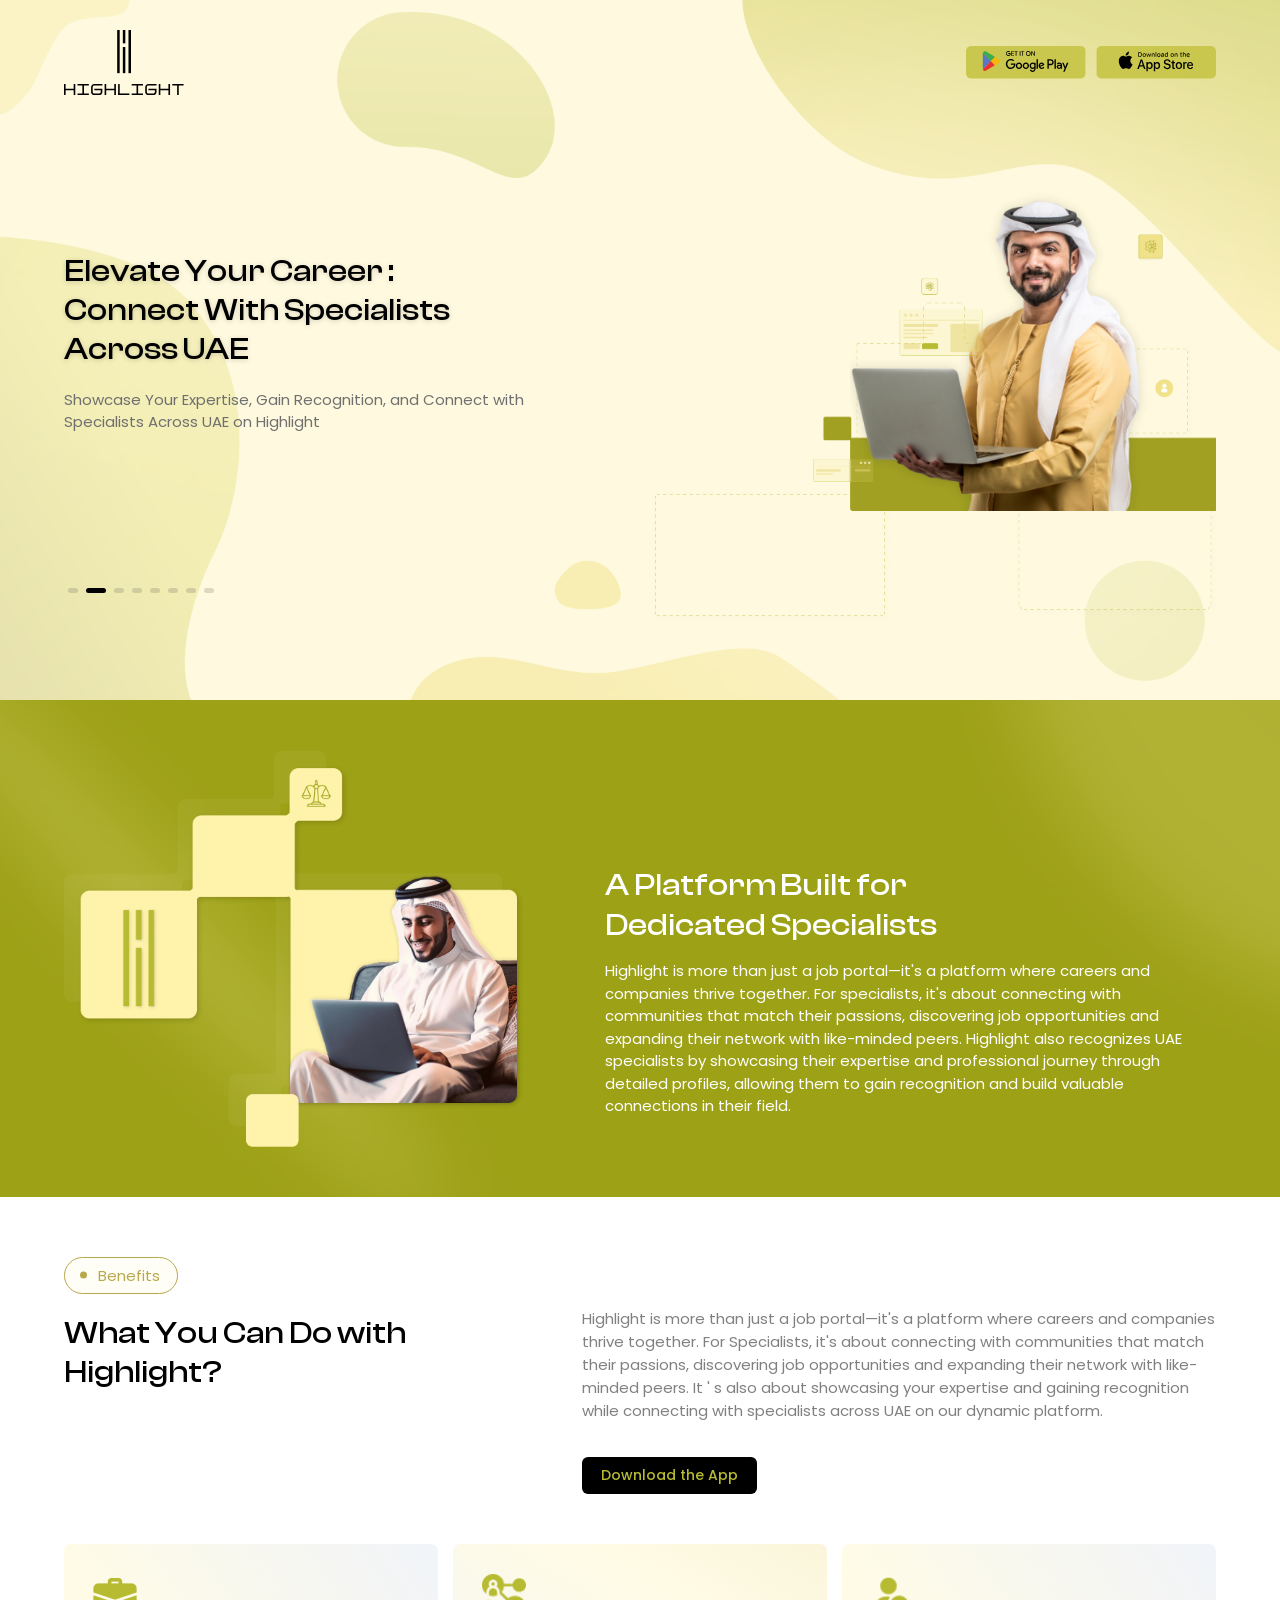
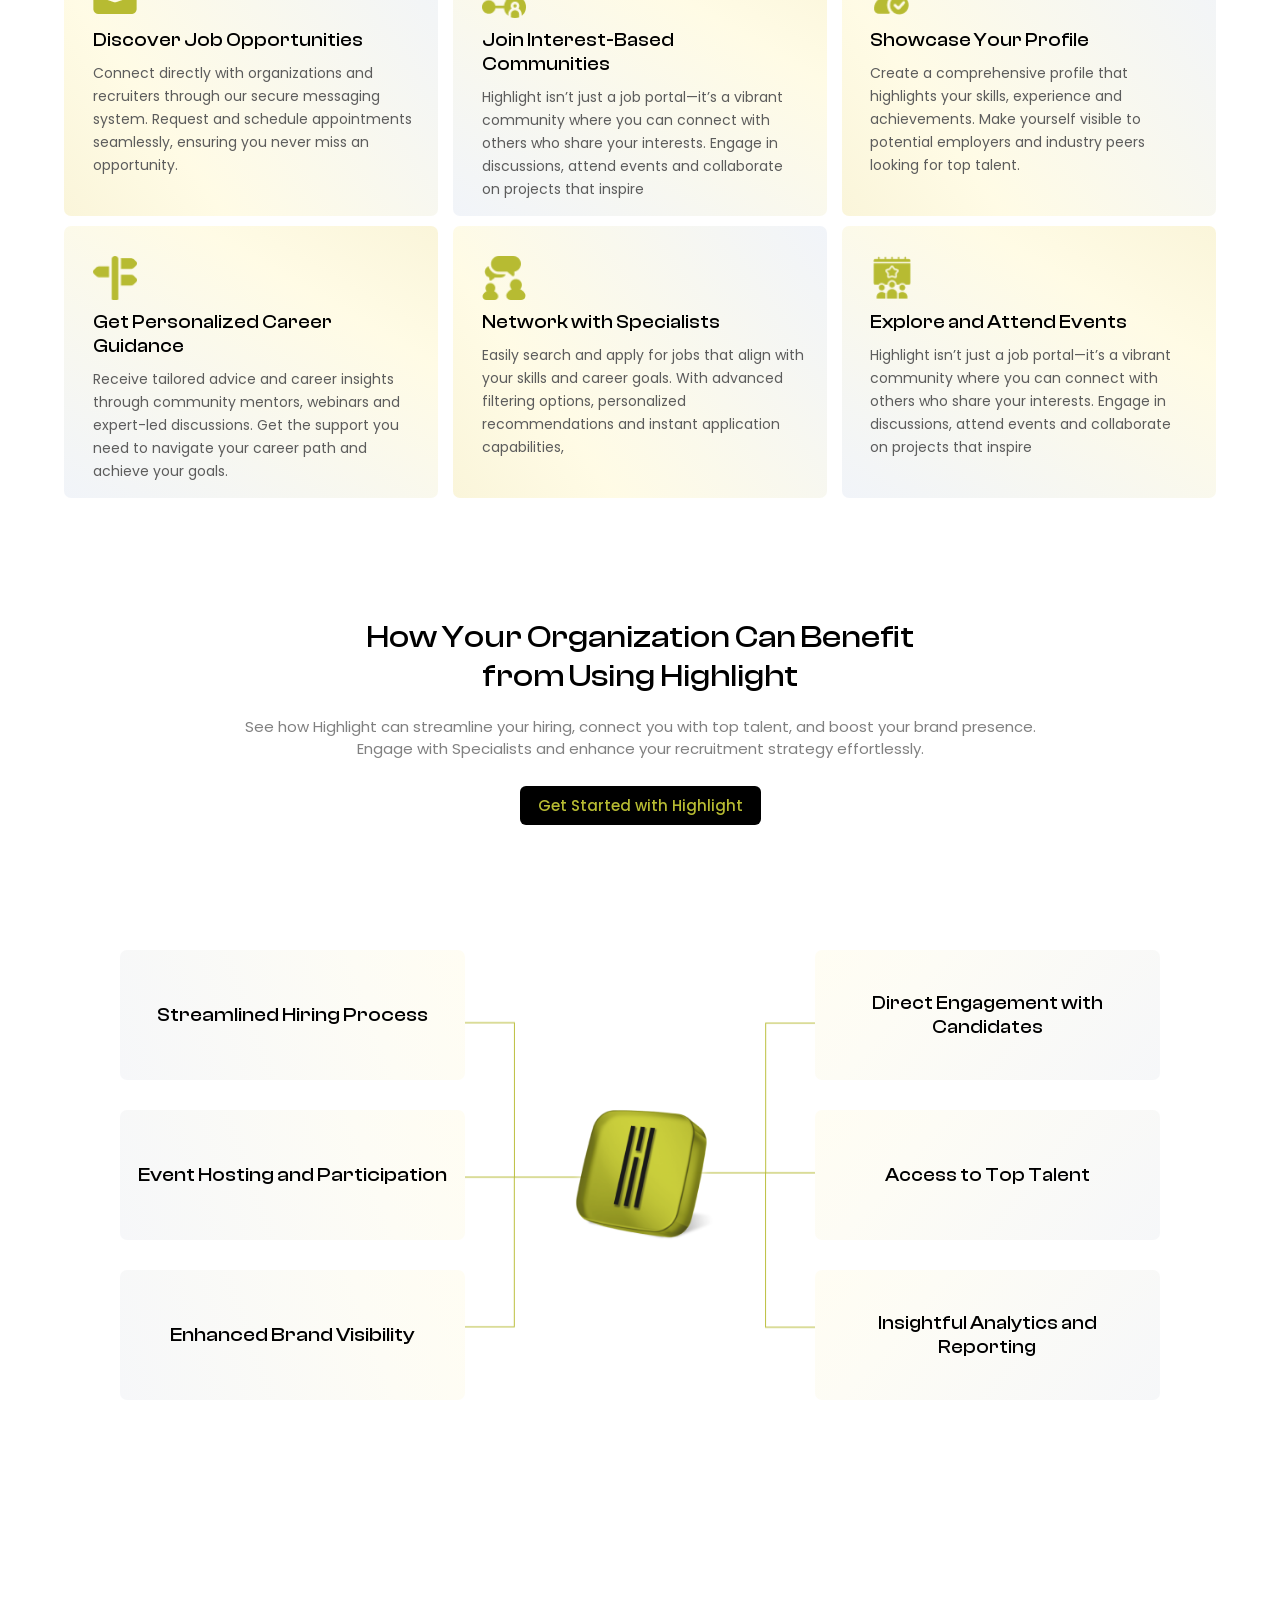
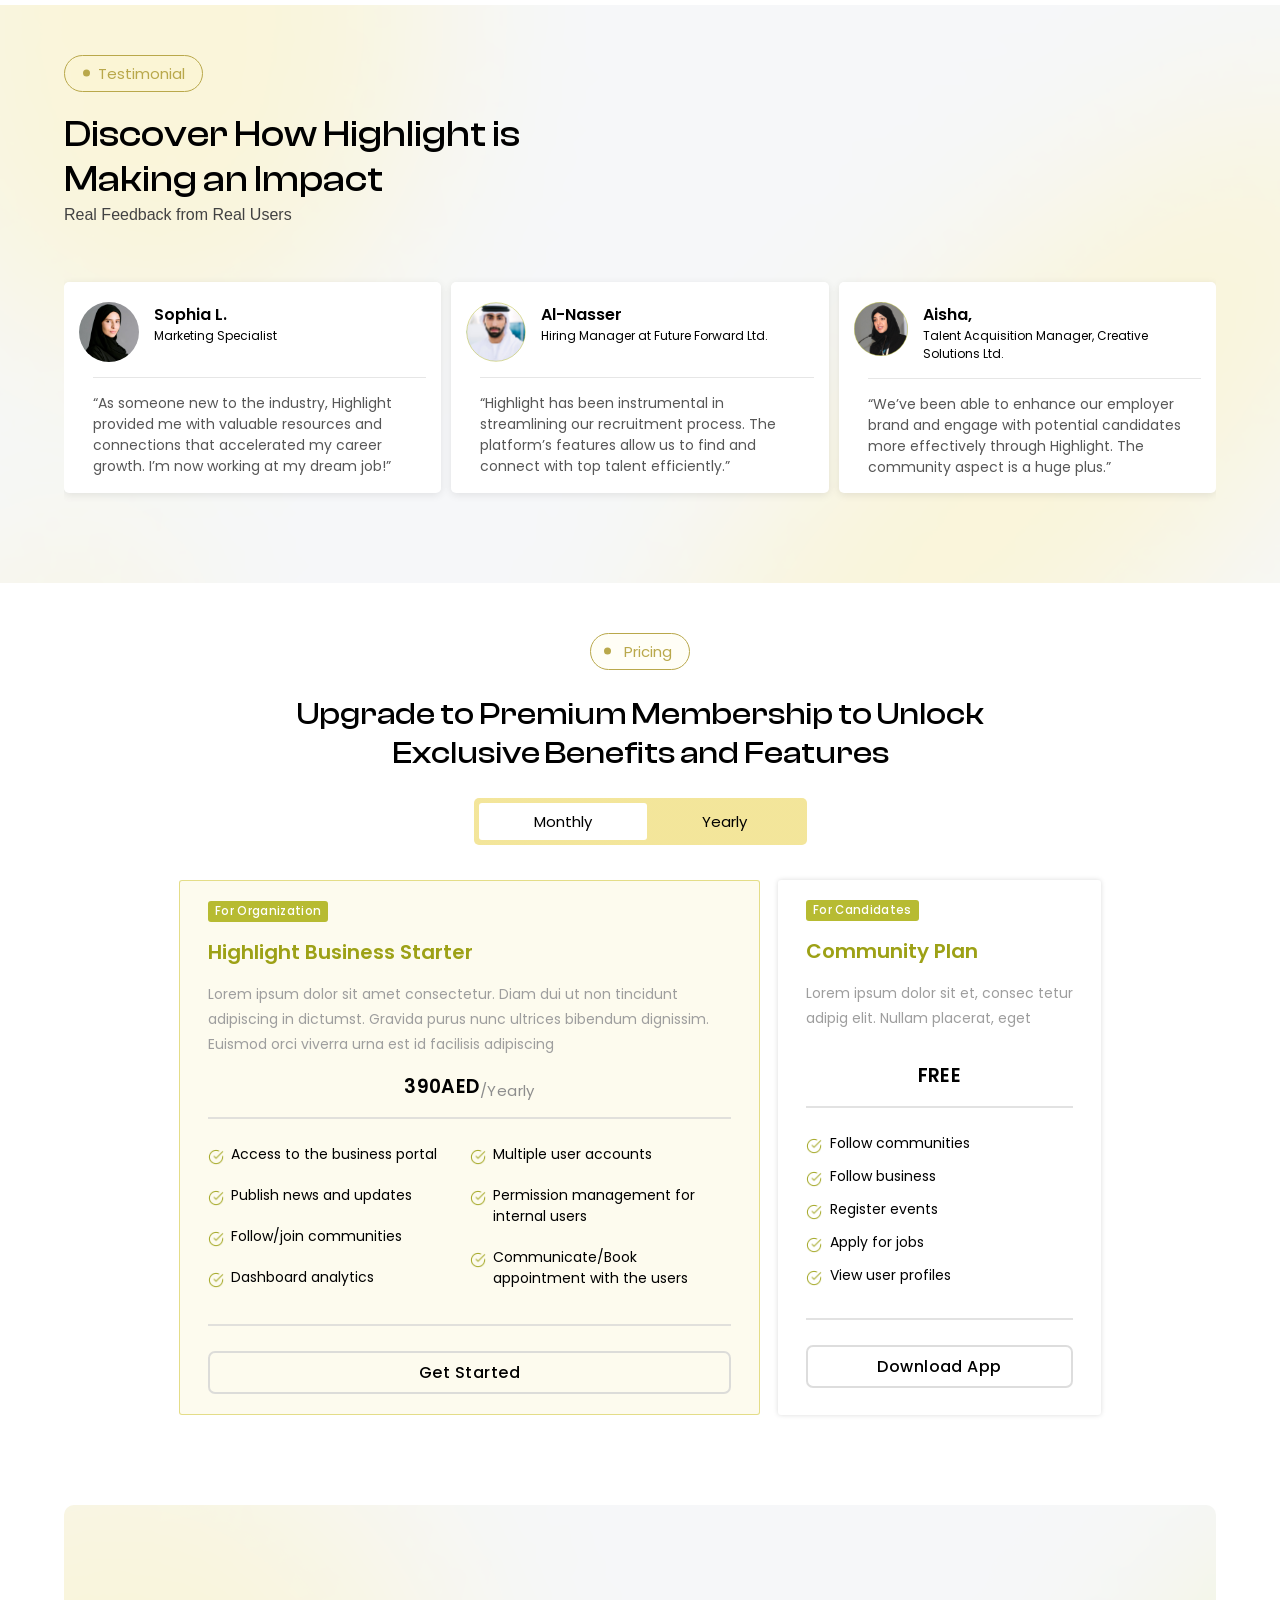
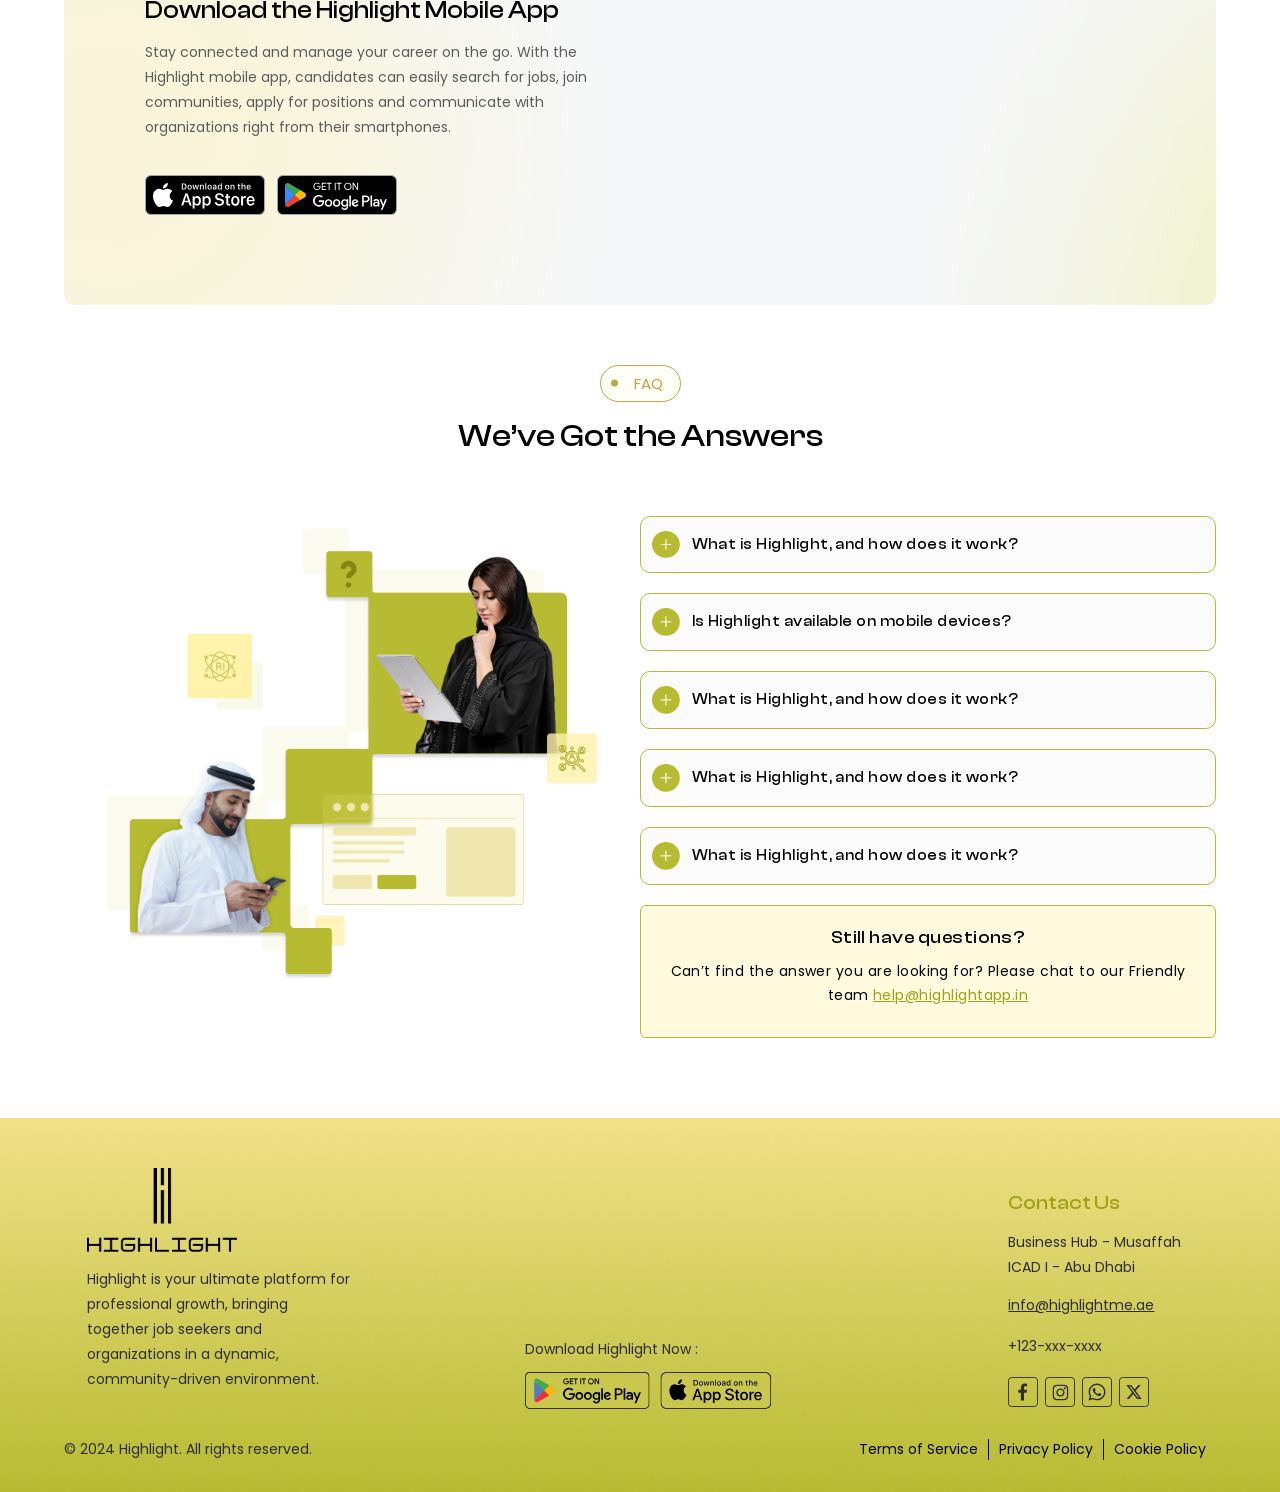
==== commit 88fec447: "unit test complete" ====
--- a/index.html
+++ b/index.html
@@ -692,7 +692,7 @@
           class="pt_25"
           data-aos="fade-up"
           data-aos-delay="900"
-          data-aos-duration="2000"
+          data-aos-duration="1000"
         >
           See how Highlight can streamline your hiring, connect you with top
           talent, and boost your brand presence. Engage with Specialists and
@@ -1677,6 +1677,7 @@
           logo.classList.add("visible");
           download_btn.forEach((btn) => btn.classList.add("visible"));
           header.style.top = "-50px";
+          logo.style.transform = "scale(0.7)";
         }
 
         // Reset if at the top
@@ -1684,6 +1685,7 @@
           header.classList.remove("visible");
           logo.classList.remove("visible");
           download_btn.forEach((btn) => btn.classList.remove("visible"));
+          logo.style.transform = "scale(1)";
 
           header.style.top = "0%";
         }
--- a/styles/style.css
+++ b/styles/style.css
@@ -16,7 +16,7 @@
 }
 
 .header_sec.visible {
-    background-color: rgba(48, 41, 0, 0.753);
+    background-color: rgba(0, 0, 0, 0.753);
     top: -50px;
 }
 
@@ -33,11 +33,11 @@
 }
 
 .header_logo.visible {
-    padding-top: 20px;
-    padding-bottom: 20px;
+    padding-top: 5px;
+    padding-bottom: 5px;
     filter: invert(1);
     height: auto;
-    width: 120px;
+    /* width: 120px; */
     transition: all 0.3s;
 }
 
@@ -1463,6 +1463,11 @@
         width: 140px;
     }
 
+    /* 
+    .header_logo.visible {
+        width: 110px;
+    } */
+
     .header_download_btn {
         height: unset;
         width: 140px;
@@ -1515,6 +1520,11 @@
 @media screen and (max-width: 1440px) {
     .banner_sub_body {
         min-height: 850px;
+    }
+
+    .header_sec.visible {
+        background-color: rgba(0, 0, 0, 0.753);
+        top: -30px !important;
     }
 
     .banner_sub_body_text_sec>p {
@@ -1809,6 +1819,10 @@
         width: 120px;
     }
 
+    .header_logo.visible {
+        transform: scale(0.8) !important;
+    }
+
     .banner_sub_body {
         min-height: 700px;
     }
@@ -1841,8 +1855,8 @@
         font-size: 15px;
     }
 
-    .how_your_organization_sub_card_right>h5,
-    .how_your_organization_sub_card_left>h5 {
+    .how_your_organization_sub_card_right_data>h5,
+    .how_your_organization_sub_card_lef_datat>h5 {
         font-size: 19px;
     }
 
@@ -1918,8 +1932,12 @@
         min-height: 650px;
     }
 
+    .header_sec.visible {
+        top: -25px !important;
+    }
+
     .header_download_btn {
-        width: 110px;
+        width: 120px;
     }
 
     .a_platform_build_for_text_sec>h1 {
@@ -1962,8 +1980,8 @@
         padding: 0 5%;
     }
 
-    .how_your_organization_sub_card_left>p,
-    .how_your_organization_sub_card_right>p {
+    .how_your_organization_sub_card_left_data>p,
+    .how_your_organization_sub_card_right_data>p {
         font-size: 13px;
         line-height: 20px;
     }
@@ -2103,15 +2121,17 @@
     .how_your_organization_sub_card_right:hover.how_your_organization_sub_card_right:nth-child(3)::before,
     .how_your_organization_sub_card_left:hover.how_your_organization_sub_card_left:nth-child(1)::before,
     .how_your_organization_sub_card_left:hover.how_your_organization_sub_card_left:nth-child(3)::before {
-        height: 120px;
+        height: 120px !important;
     }
 
     .how_your_organization_sub_card_left:hover.how_your_organization_sub_card_left:nth-child(1)::after,
     .how_your_organization_sub_card_left:hover.how_your_organization_sub_card_left:nth-child(3)::after,
     .how_your_organization_sub_card_right:hover.how_your_organization_sub_card_right:nth-child(1)::after,
     .how_your_organization_sub_card_right:hover.how_your_organization_sub_card_right:nth-child(3)::after {
-        height: 120px;
-    }
+        height: 120px !important;
+    }
+
+
 
     .pg2_text_container>h3 {
         line-height: 30px;
@@ -2153,8 +2173,8 @@
         width: 35px;
     }
 
-    .how_your_organization_sub_card_right>h5,
-    .how_your_organization_sub_card_left>h5 {
+    .how_your_organization_sub_card_right_data>h5,
+    .how_your_organization_sub_card_left_data>h5 {
         font-size: 17px;
     }
 
@@ -2174,13 +2194,10 @@
         padding: 3px;
     }
 
-    .how_your_organization_card_sec_left,
-    .how_your_organization_card_sec_right {
-        gap: 20px;
-    }
-
-    .how_your_organization_sub_card_left,
-    .how_your_organization_sub_card_right {
+
+
+    .how_your_organization_sub_card_left_data,
+    .how_your_organization_sub_card_right_data {
         height: 100px;
     }
 
@@ -2358,8 +2375,8 @@
         font-size: 14px;
     }
 
-    .how_your_organization_sub_card_right>h5,
-    .how_your_organization_sub_card_left>h5 {
+    .how_your_organization_sub_card_right_data>h5,
+    .how_your_organization_sub_card_left_data>h5 {
         font-size: 18px;
         text-align: center;
     }
@@ -2401,15 +2418,17 @@
         padding: 0px 5px;
     }
 
-    .how_your_organization_sub_card_left,
-    .how_your_organization_sub_card_right {
+    .how_your_organization_sub_card_left_data,
+    .how_your_organization_sub_card_right_data {
         height: auto;
         min-height: 130px;
         padding-top: 20px;
     }
 
-    .how_your_organization_sub_card_left>p,
-    .how_your_organization_sub_card_right>p {
+
+
+    .how_your_organization_sub_card_left_data>p,
+    .how_your_organization_sub_card_right_data>p {
         display: block;
         opacity: 1;
         height: auto;
@@ -2419,13 +2438,15 @@
         overflow: visible;
     }
 
-    .how_your_organization_sub_card_left:hover.how_your_organization_sub_card_left>h5,
-    .how_your_organization_sub_card_right:hover.how_your_organization_sub_card_right>h5 {
-        padding-bottom: 10px;
-    }
-
-    .how_your_organization_sub_card_left:hover.how_your_organization_sub_card_left>p,
-    .how_your_organization_sub_card_right:hover.how_your_organization_sub_card_right>p {
+    .how_your_organization_sub_card_left_data:hover.how_your_organization_sub_card_left_data>h5,
+    .how_your_organization_sub_card_right_data:hover.how_your_organization_sub_card_righ_datat>h5 {
+        padding-bottom: 0px;
+    }
+
+
+
+    .how_your_organization_sub_card_left:hover.how_your_organization_sub_card_left_data>p,
+    .how_your_organization_sub_card_right:hover.how_your_organization_sub_card_right_data>p {
         padding-top: 0px;
     }
 
@@ -2437,7 +2458,7 @@
         min-height: unset;
         margin-top: 20px;
         flex-wrap: wrap;
-        gap: 20px;
+        gap: 0;
     }
 
     .how_your_organization_sub_card_left,
@@ -2476,13 +2497,20 @@
 }
 
 @media screen and (max-width: 500px) {
-    .header_container {
-        justify-content: center;
-    }
+
 
     .header_container {
         justify-content: center;
         padding-top: 25px;
+    }
+
+    .header_sec.visible {
+        top: -40px !important;
+    }
+
+    .header_logo.visible {
+        padding-top: 30px;
+        padding-bottom: 10px;
     }
 
     .header_download_btn_sec {
--- a/styles/style.css
+++ b/styles/style.css
@@ -16,7 +16,7 @@
 }
 
 .header_sec.visible {
-    background-color: rgba(48, 41, 0, 0.753);
+    background-color: rgba(0, 0, 0, 0.753);
     top: -50px;
 }
 
@@ -33,11 +33,11 @@
 }
 
 .header_logo.visible {
-    padding-top: 20px;
-    padding-bottom: 20px;
+    padding-top: 5px;
+    padding-bottom: 5px;
     filter: invert(1);
     height: auto;
-    width: 120px;
+    /* width: 120px; */
     transition: all 0.3s;
 }
 
@@ -1463,6 +1463,11 @@
         width: 140px;
     }
 
+    /* 
+    .header_logo.visible {
+        width: 110px;
+    } */
+
     .header_download_btn {
         height: unset;
         width: 140px;
@@ -1515,6 +1520,11 @@
 @media screen and (max-width: 1440px) {
     .banner_sub_body {
         min-height: 850px;
+    }
+
+    .header_sec.visible {
+        background-color: rgba(0, 0, 0, 0.753);
+        top: -30px !important;
     }
 
     .banner_sub_body_text_sec>p {
@@ -1809,6 +1819,10 @@
         width: 120px;
     }
 
+    .header_logo.visible {
+        transform: scale(0.8) !important;
+    }
+
     .banner_sub_body {
         min-height: 700px;
     }
@@ -1841,8 +1855,8 @@
         font-size: 15px;
     }
 
-    .how_your_organization_sub_card_right>h5,
-    .how_your_organization_sub_card_left>h5 {
+    .how_your_organization_sub_card_right_data>h5,
+    .how_your_organization_sub_card_lef_datat>h5 {
         font-size: 19px;
     }
 
@@ -1918,8 +1932,12 @@
         min-height: 650px;
     }
 
+    .header_sec.visible {
+        top: -25px !important;
+    }
+
     .header_download_btn {
-        width: 110px;
+        width: 120px;
     }
 
     .a_platform_build_for_text_sec>h1 {
@@ -1962,8 +1980,8 @@
         padding: 0 5%;
     }
 
-    .how_your_organization_sub_card_left>p,
-    .how_your_organization_sub_card_right>p {
+    .how_your_organization_sub_card_left_data>p,
+    .how_your_organization_sub_card_right_data>p {
         font-size: 13px;
         line-height: 20px;
     }
@@ -2103,15 +2121,17 @@
     .how_your_organization_sub_card_right:hover.how_your_organization_sub_card_right:nth-child(3)::before,
     .how_your_organization_sub_card_left:hover.how_your_organization_sub_card_left:nth-child(1)::before,
     .how_your_organization_sub_card_left:hover.how_your_organization_sub_card_left:nth-child(3)::before {
-        height: 120px;
+        height: 120px !important;
     }
 
     .how_your_organization_sub_card_left:hover.how_your_organization_sub_card_left:nth-child(1)::after,
     .how_your_organization_sub_card_left:hover.how_your_organization_sub_card_left:nth-child(3)::after,
     .how_your_organization_sub_card_right:hover.how_your_organization_sub_card_right:nth-child(1)::after,
     .how_your_organization_sub_card_right:hover.how_your_organization_sub_card_right:nth-child(3)::after {
-        height: 120px;
-    }
+        height: 120px !important;
+    }
+
+
 
     .pg2_text_container>h3 {
         line-height: 30px;
@@ -2153,8 +2173,8 @@
         width: 35px;
     }
 
-    .how_your_organization_sub_card_right>h5,
-    .how_your_organization_sub_card_left>h5 {
+    .how_your_organization_sub_card_right_data>h5,
+    .how_your_organization_sub_card_left_data>h5 {
         font-size: 17px;
     }
 
@@ -2174,13 +2194,10 @@
         padding: 3px;
     }
 
-    .how_your_organization_card_sec_left,
-    .how_your_organization_card_sec_right {
-        gap: 20px;
-    }
-
-    .how_your_organization_sub_card_left,
-    .how_your_organization_sub_card_right {
+
+
+    .how_your_organization_sub_card_left_data,
+    .how_your_organization_sub_card_right_data {
         height: 100px;
     }
 
@@ -2358,8 +2375,8 @@
         font-size: 14px;
     }
 
-    .how_your_organization_sub_card_right>h5,
-    .how_your_organization_sub_card_left>h5 {
+    .how_your_organization_sub_card_right_data>h5,
+    .how_your_organization_sub_card_left_data>h5 {
         font-size: 18px;
         text-align: center;
     }
@@ -2401,15 +2418,17 @@
         padding: 0px 5px;
     }
 
-    .how_your_organization_sub_card_left,
-    .how_your_organization_sub_card_right {
+    .how_your_organization_sub_card_left_data,
+    .how_your_organization_sub_card_right_data {
         height: auto;
         min-height: 130px;
         padding-top: 20px;
     }
 
-    .how_your_organization_sub_card_left>p,
-    .how_your_organization_sub_card_right>p {
+
+
+    .how_your_organization_sub_card_left_data>p,
+    .how_your_organization_sub_card_right_data>p {
         display: block;
         opacity: 1;
         height: auto;
@@ -2419,13 +2438,15 @@
         overflow: visible;
     }
 
-    .how_your_organization_sub_card_left:hover.how_your_organization_sub_card_left>h5,
-    .how_your_organization_sub_card_right:hover.how_your_organization_sub_card_right>h5 {
-        padding-bottom: 10px;
-    }
-
-    .how_your_organization_sub_card_left:hover.how_your_organization_sub_card_left>p,
-    .how_your_organization_sub_card_right:hover.how_your_organization_sub_card_right>p {
+    .how_your_organization_sub_card_left_data:hover.how_your_organization_sub_card_left_data>h5,
+    .how_your_organization_sub_card_right_data:hover.how_your_organization_sub_card_righ_datat>h5 {
+        padding-bottom: 0px;
+    }
+
+
+
+    .how_your_organization_sub_card_left:hover.how_your_organization_sub_card_left_data>p,
+    .how_your_organization_sub_card_right:hover.how_your_organization_sub_card_right_data>p {
         padding-top: 0px;
     }
 
@@ -2437,7 +2458,7 @@
         min-height: unset;
         margin-top: 20px;
         flex-wrap: wrap;
-        gap: 20px;
+        gap: 0;
     }
 
     .how_your_organization_sub_card_left,
@@ -2476,13 +2497,20 @@
 }
 
 @media screen and (max-width: 500px) {
-    .header_container {
-        justify-content: center;
-    }
+
 
     .header_container {
         justify-content: center;
         padding-top: 25px;
+    }
+
+    .header_sec.visible {
+        top: -40px !important;
+    }
+
+    .header_logo.visible {
+        padding-top: 30px;
+        padding-bottom: 10px;
     }
 
     .header_download_btn_sec {
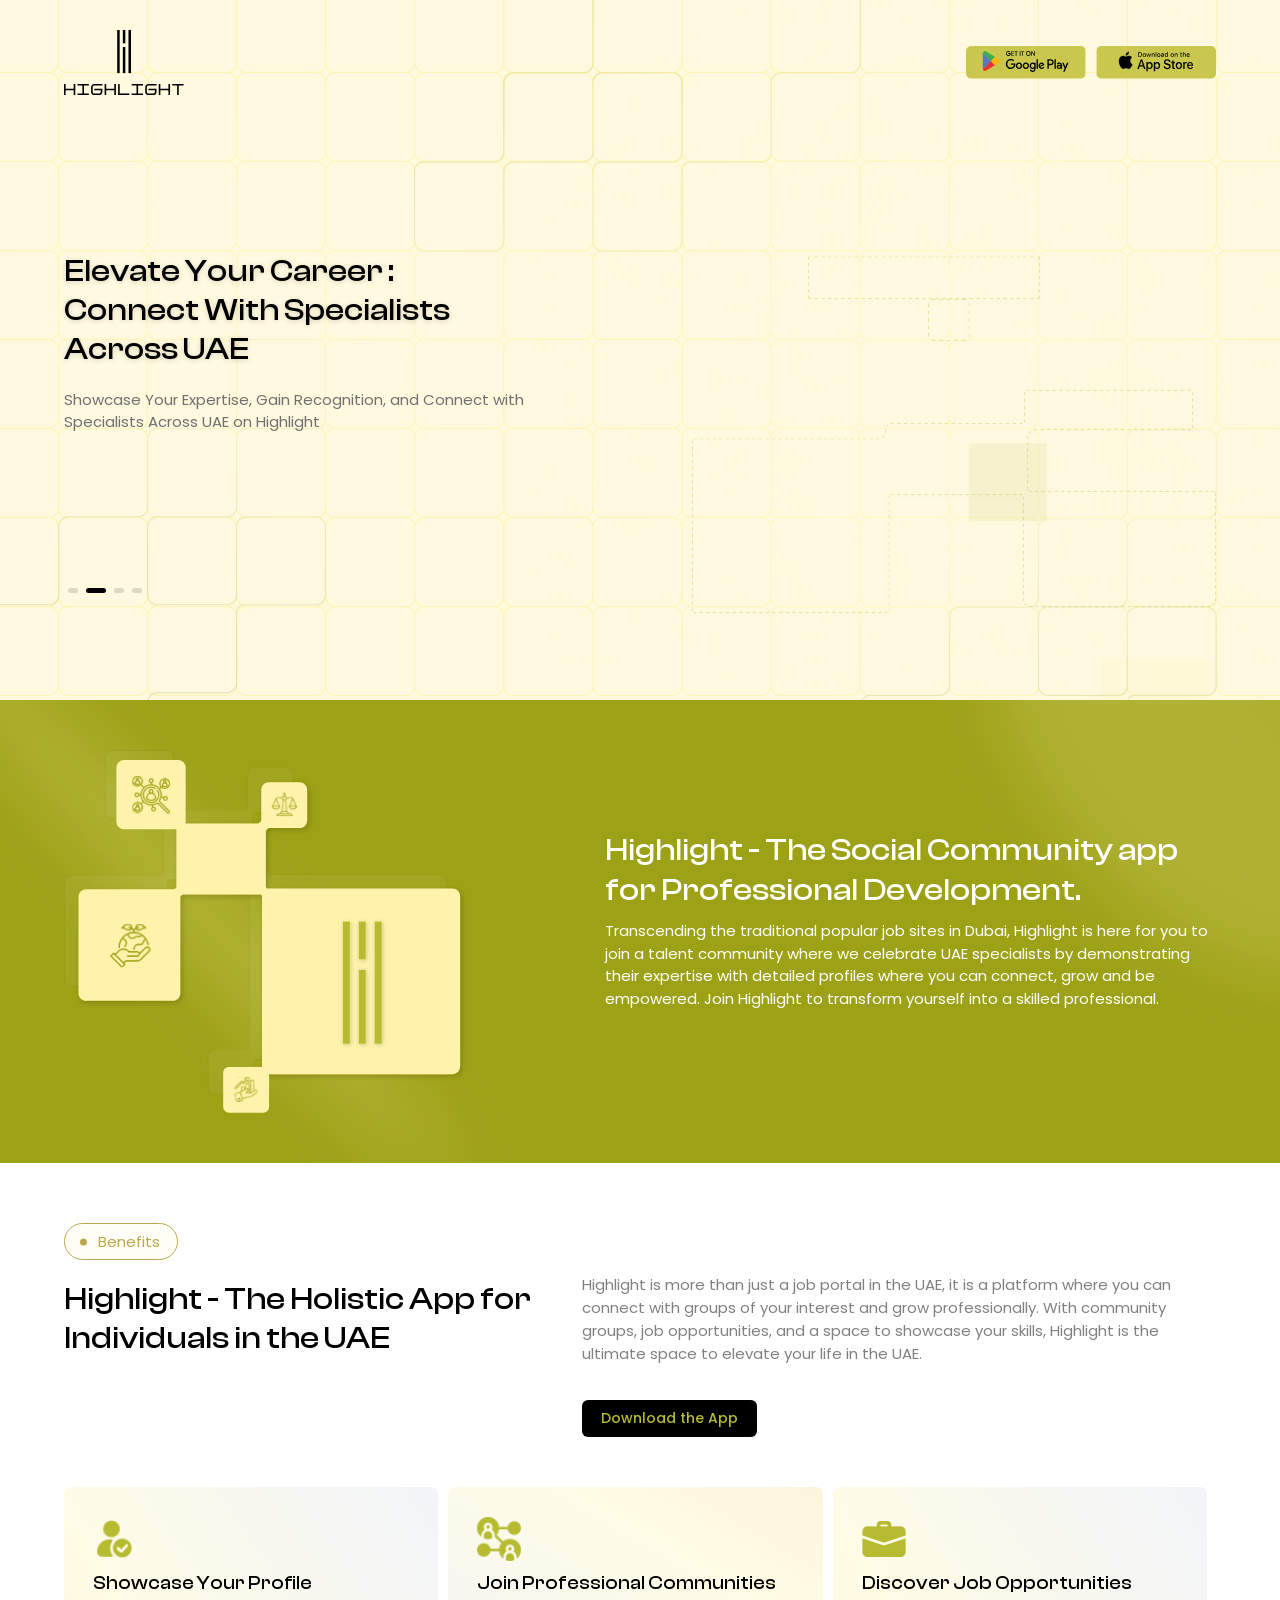
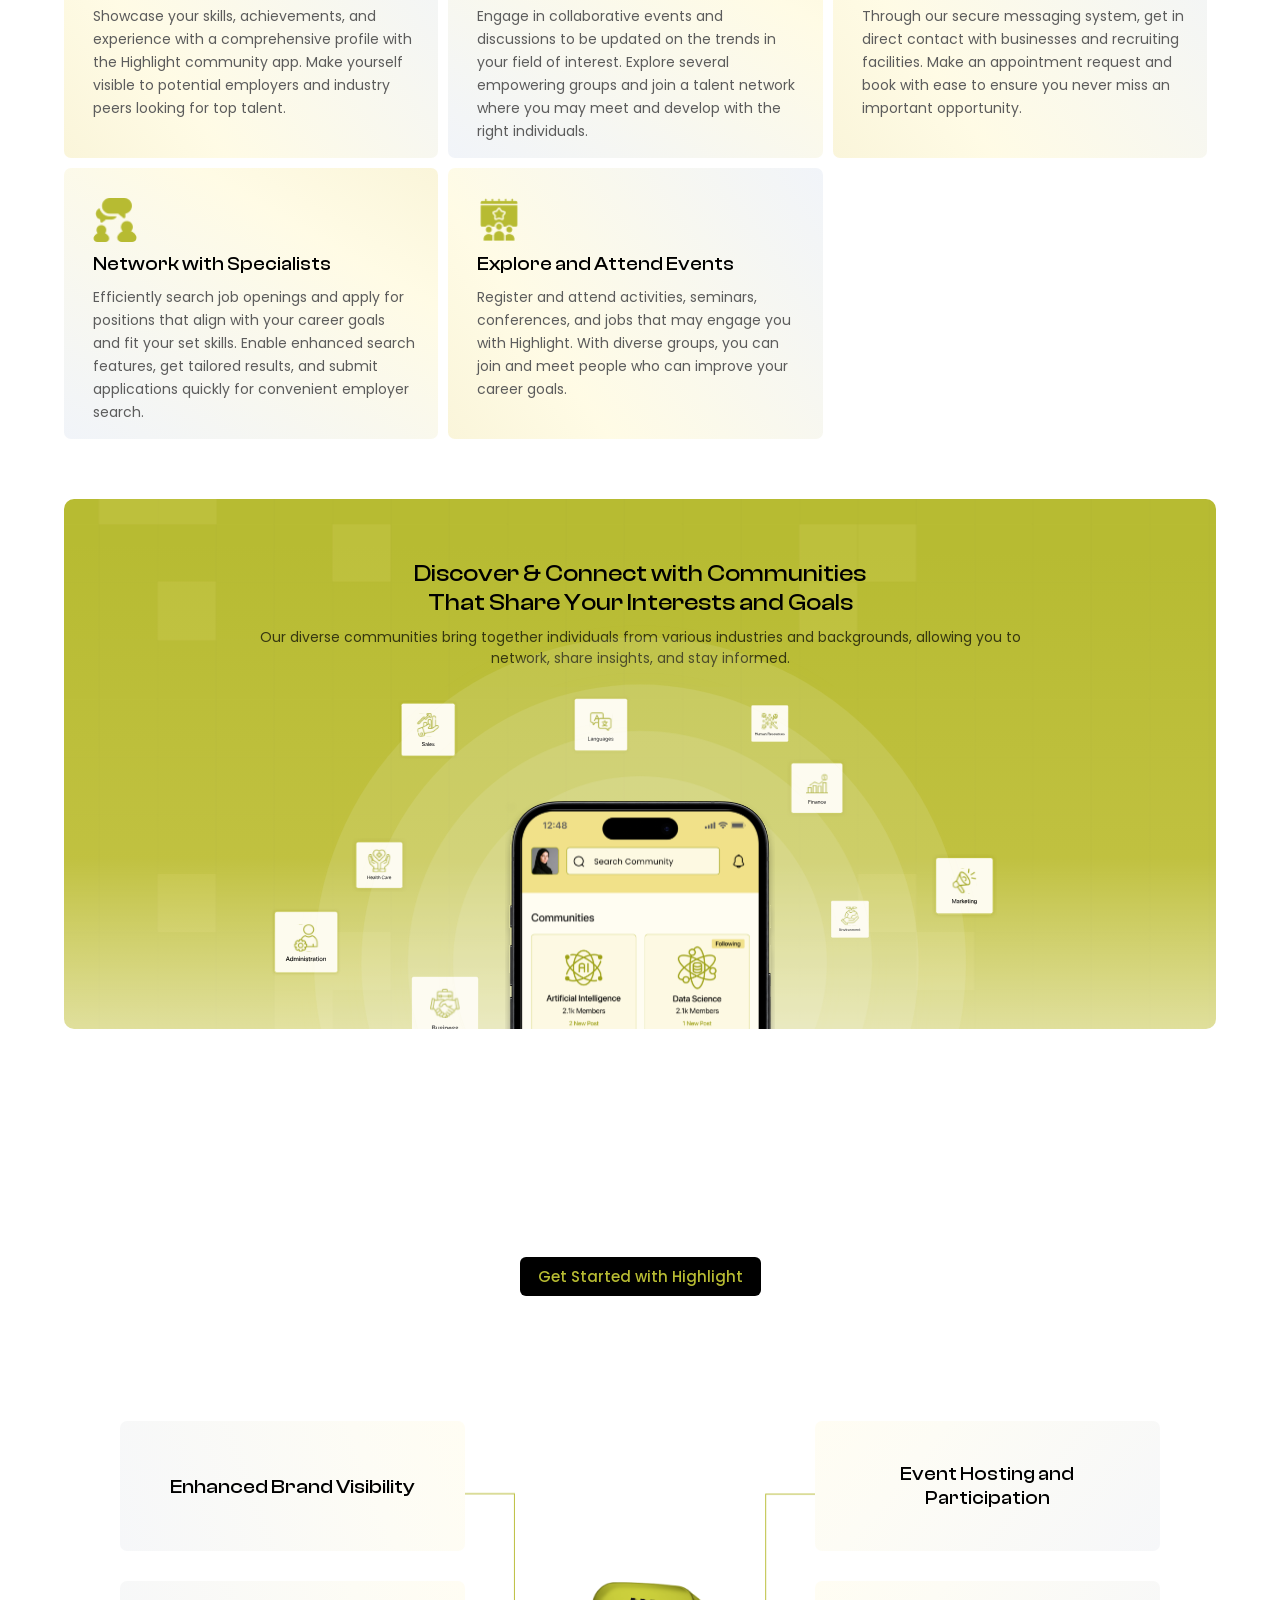
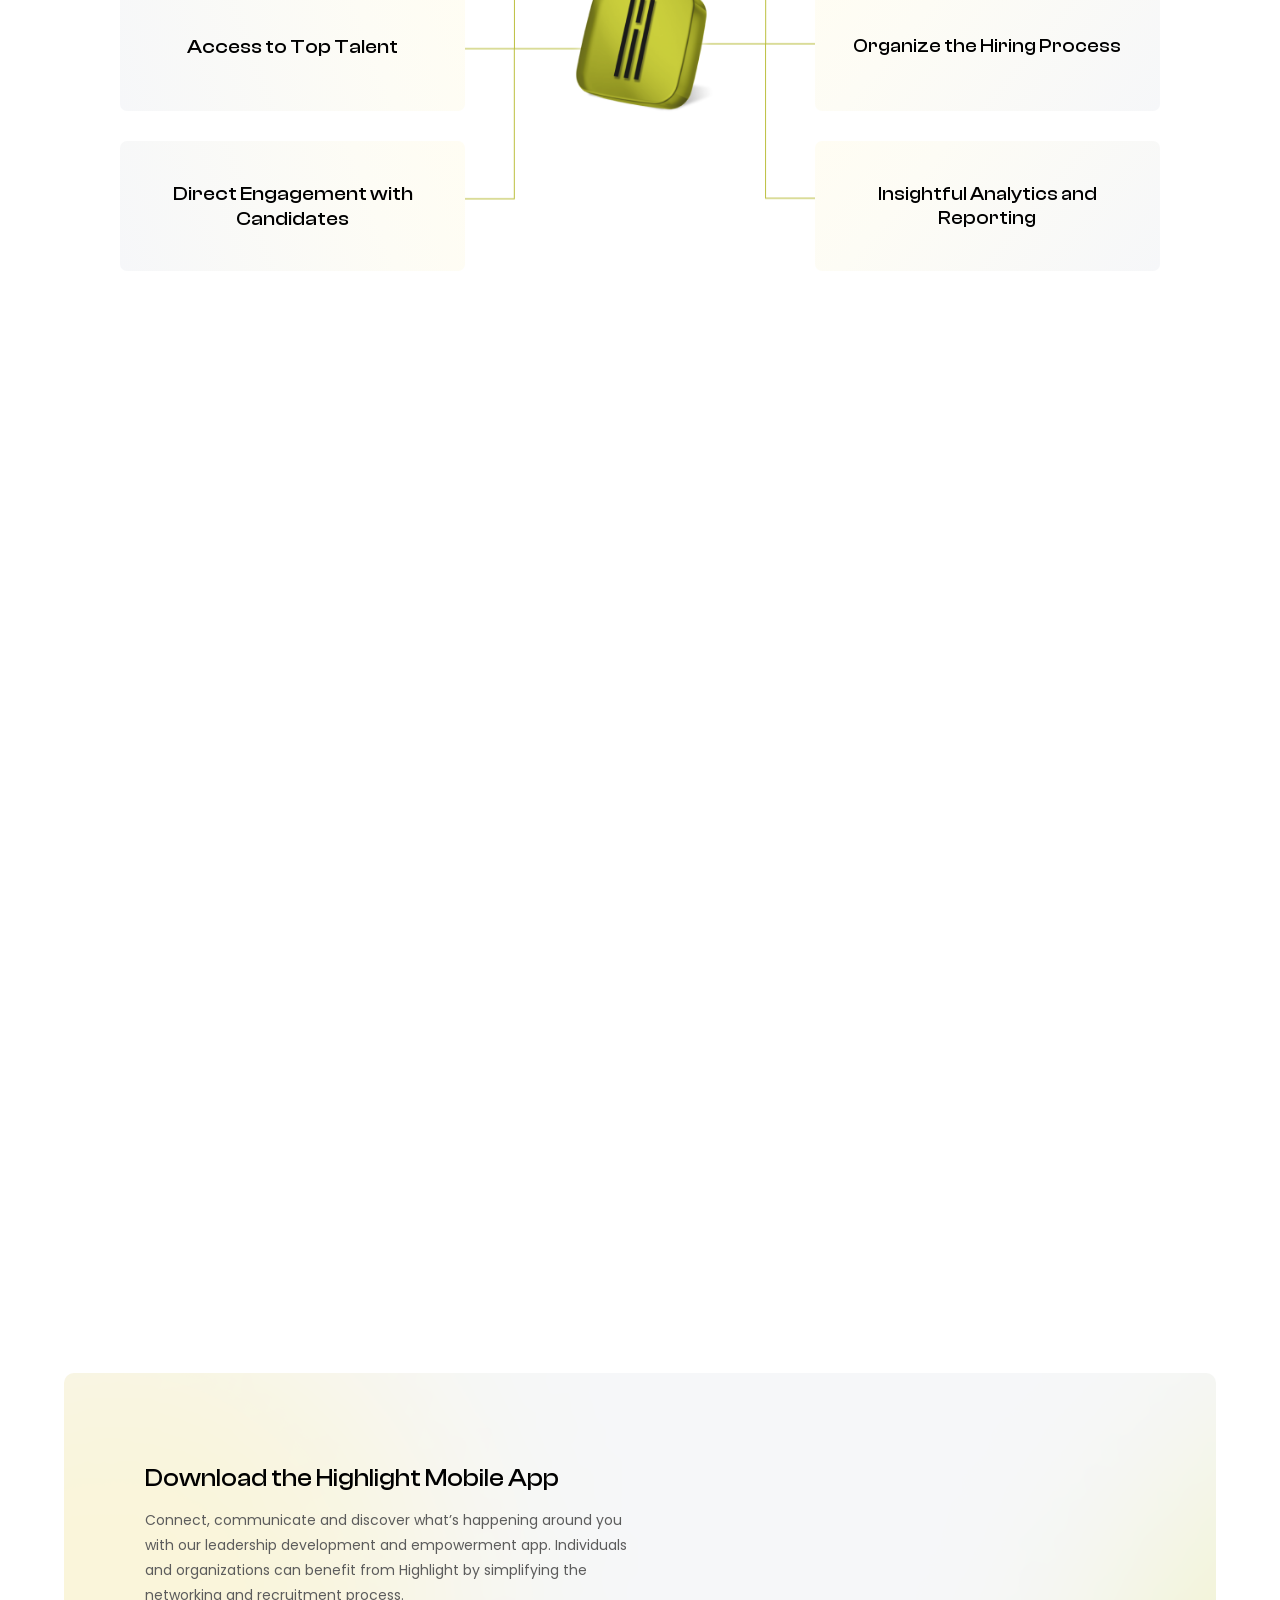
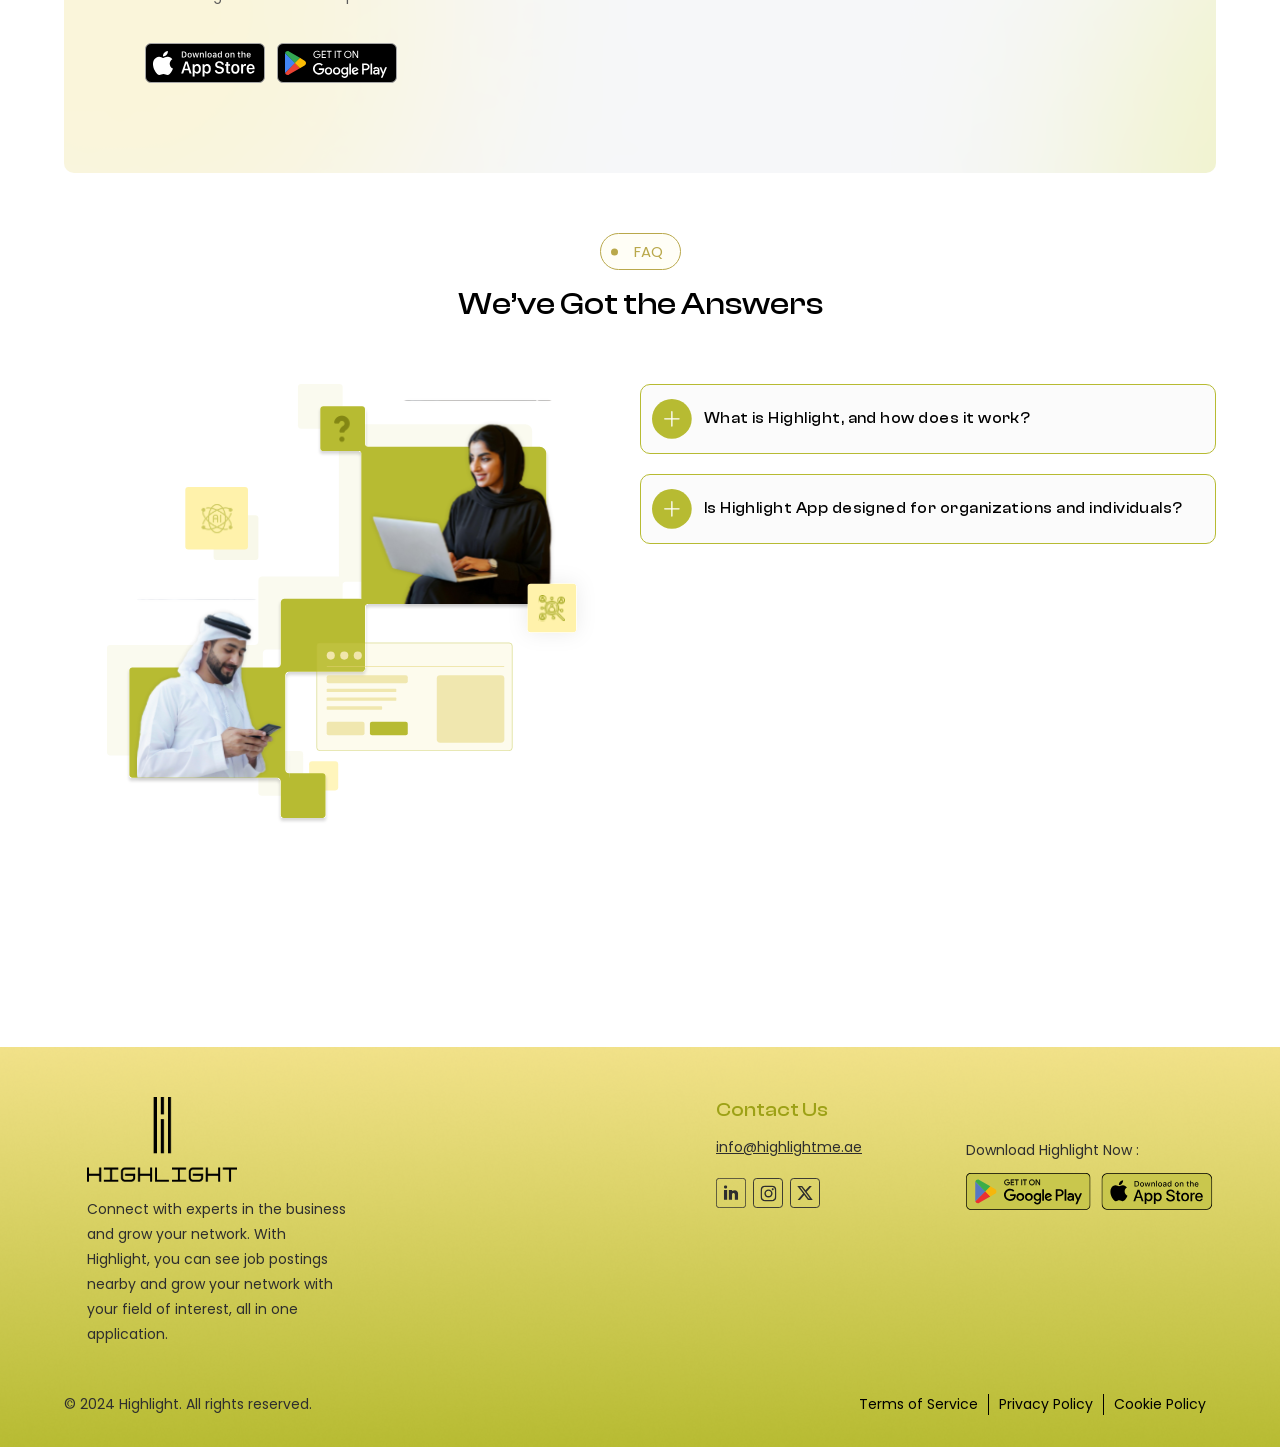
==== commit 15c3fbd4: "Content Adding" ====
--- a/index.html
+++ b/index.html
@@ -76,7 +76,8 @@
               </div>
               <div class="banner_sub_body_img_sec">
                 <div class="banner_sub_body_img">
-                  <img src="images/banner-img1.png" alt="" />
+                  <!-- <img src="images/banner-img1.png" alt="" /> -->
+                  <img src="images/banner-img1.svg" alt="" />
                 </div>
               </div>
             </div>
@@ -86,7 +87,7 @@
           <div
             class="swiper-slide"
             style="
-              background: url(images/banner-background2.png) no-repeat
+              background: url(images/banner-background.png) no-repeat
                 center/cover;
             "
           >
@@ -115,7 +116,7 @@
               </div>
               <div class="banner_sub_body_img_sec">
                 <div class="banner_sub_body_img">
-                  <img src="images/banner-img2.png" alt="" />
+                  <img src="images/banner-img1.svg" alt="" />
                 </div>
               </div>
             </div>
@@ -125,7 +126,7 @@
           <div
             class="swiper-slide"
             style="
-              background: url(images/banner-background.png) no-repeat
+              background: url(images/banner-background3.png) no-repeat
                 center/cover;
             "
           >
@@ -154,7 +155,7 @@
               </div>
               <div class="banner_sub_body_img_sec">
                 <div class="banner_sub_body_img">
-                  <img src="images/banner-img1.png" alt="" />
+                  <img src="images/banner-img1.svg" alt="" />
                 </div>
               </div>
             </div>
@@ -164,7 +165,7 @@
           <div
             class="swiper-slide"
             style="
-              background: url(images/banner-background.png) no-repeat
+              background: url(images/banner-background4.png) no-repeat
                 center/cover;
             "
           >
@@ -179,6 +180,7 @@
                 <p>
                   Showcase Your Expertise, Gain Recognition, and Connect with
                   <br />
+
                   Specialists Across UAE on Highlight
                 </p>
               </div>
@@ -192,162 +194,7 @@
               </div>
               <div class="banner_sub_body_img_sec">
                 <div class="banner_sub_body_img">
-                  <img src="images/banner-img2.png" alt="" />
-                </div>
-              </div>
-            </div>
-          </div>
-
-          <!-- swiper slide -->
-          <div
-            class="swiper-slide"
-            style="
-              background: url(images/banner-background3.png) no-repeat
-                center/cover;
-            "
-          >
-            <div class="banner_sub_body container">
-              <div class="banner_sub_body_text_sec">
-                <h2>
-                  Elevate Your Career :
-                  <br />
-                  Connect With Specialists <br />
-                  Across UAE
-                </h2>
-                <p>
-                  Showcase Your Expertise, Gain Recognition, and Connect with
-                  <br />
-
-                  Specialists Across UAE on Highlight
-                </p>
-              </div>
-              <div class="banner_download_btn_sec">
-                <a href="" class="header_download_btn">
-                  <img src="images/header-download-btn1.svg" alt="" />
-                </a>
-                <a href="" class="header_download_btn">
-                  <img src="images/header-download-btn2.svg" alt="" />
-                </a>
-              </div>
-              <div class="banner_sub_body_img_sec">
-                <div class="banner_sub_body_img">
-                  <img src="images/banner-img1.png" alt="" />
-                </div>
-              </div>
-            </div>
-          </div>
-          <!-- swiper slide -->
-          <div
-            class="swiper-slide"
-            style="
-              background: url(images/banner-background3.png) no-repeat
-                center/cover;
-            "
-          >
-            <div class="banner_sub_body container">
-              <div class="banner_sub_body_text_sec">
-                <h2>
-                  Elevate Your Career :
-                  <br />
-                  Connect With Specialists <br />
-                  Across UAE
-                </h2>
-                <p>
-                  Showcase Your Expertise, Gain Recognition, and Connect with
-                  <br />
-
-                  Specialists Across UAE on Highlight
-                </p>
-              </div>
-              <div class="banner_download_btn_sec">
-                <a href="" class="header_download_btn">
-                  <img src="images/header-download-btn1.svg" alt="" />
-                </a>
-                <a href="" class="header_download_btn">
-                  <img src="images/header-download-btn2.svg" alt="" />
-                </a>
-              </div>
-              <div class="banner_sub_body_img_sec">
-                <div class="banner_sub_body_img">
-                  <img src="images/banner-img2.png" alt="" />
-                </div>
-              </div>
-            </div>
-          </div>
-
-          <!-- swiper slide -->
-          <div
-            class="swiper-slide"
-            style="
-              background: url(images/banner-background4.png) no-repeat
-                center/cover;
-            "
-          >
-            <div class="banner_sub_body container">
-              <div class="banner_sub_body_text_sec">
-                <h2>
-                  Elevate Your Career :
-                  <br />
-                  Connect With Specialists <br />
-                  Across UAE
-                </h2>
-                <p>
-                  Showcase Your Expertise, Gain Recognition, and Connect with
-                  <br />
-
-                  Specialists Across UAE on Highlight
-                </p>
-              </div>
-              <div class="banner_download_btn_sec">
-                <a href="" class="header_download_btn">
-                  <img src="images/header-download-btn1.svg" alt="" />
-                </a>
-                <a href="" class="header_download_btn">
-                  <img src="images/header-download-btn2.svg" alt="" />
-                </a>
-              </div>
-              <div class="banner_sub_body_img_sec">
-                <div class="banner_sub_body_img">
-                  <img src="images/banner-img1.png" alt="" />
-                </div>
-              </div>
-            </div>
-          </div>
-
-          <!-- swiper slide -->
-          <div
-            class="swiper-slide"
-            style="
-              background: url(images/banner-background4.png) no-repeat
-                center/cover;
-            "
-          >
-            <div class="banner_sub_body container">
-              <div class="banner_sub_body_text_sec">
-                <h2>
-                  Elevate Your Career :
-                  <br />
-                  Connect With Specialists <br />
-                  Across UAE
-                </h2>
-                <p>
-                  Showcase Your Expertise, Gain Recognition, and Connect with
-                  <br />
-
-                  Specialists Across UAE on Highlight
-                </p>
-              </div>
-              <div class="banner_download_btn_sec">
-                <a href="" class="header_download_btn">
-                  <img src="images/header-download-btn1.svg" alt="" />
-                </a>
-                <a href="" class="header_download_btn">
-                  <img src="images/header-download-btn2.svg" alt="" />
-                </a>
-              </div>
-              <div class="banner_sub_body_img_sec">
-                <div class="banner_sub_body_img">
-                  <img src="images/banner-img2.png" alt="" />
+                  <img src="images/banner-img1.svg" alt="" />
                 </div>
               </div>
             </div>
@@ -389,49 +236,44 @@
             data-aos-delay="500"
             data-aos-duration="2000"
           >
-            <img src="images/a-platform-build-for-img.png" alt="" />
+            <!-- <img src="images/a-platform-build-for-img.png" alt="" /> -->
+            <img src="images/a-platform-build-for-img.svg" alt="" />
           </div>
         </div>
 
         <div class="a_platform_build_for_text_sec pt_100">
-          <span
+          <!-- <span
             class="a_platform_build_for_text_btn"
             data-aos="fade-up"
             data-aos-delay="100"
             data-aos-duration="1000"
           >
-            About Highlight</span
-          >
+            About Highlight</span -->
           <h1
             class="pt_25"
             data-aos="fade-up"
             data-aos-delay="200"
             data-aos-duration="1300"
           >
-            A Platform Built for
-            <br />
-            Dedicated Specialists
+            Highlight - The Social Community app for Professional Development.
           </h1>
           <p
-            class="pt_20"
+            class="pt_10"
             data-aos="fade-up"
             data-aos-delay="500"
             data-aos-duration="1000"
           >
-            Highlight is more than just a job portal—it's a platform where
-            careers and companies thrive together. For specialists, it's about
-            connecting with communities that match their passions, discovering
-            job opportunities and expanding their network with like-minded
-            peers. Highlight also recognizes UAE specialists by showcasing their
-            expertise and professional journey through detailed profiles,
-            allowing them to gain recognition and build valuable connections in
-            their field.
+            Transcending the traditional popular job sites in Dubai, Highlight
+            is here for you to join a talent community where we celebrate UAE
+            specialists by demonstrating their expertise with detailed profiles
+            where you can connect, grow and be empowered. Join Highlight to
+            transform yourself into a skilled professional.
           </p>
         </div>
       </div>
     </section>
 
-    <!-- -----what you can do with section---------- -->
+    <!-- -----what you can do with section  /  Benefits---------- -->
 
     <section class="what_you_can_do_with_section">
       <div class="what_you_can_do_container container pt_100 pb_80">
@@ -451,25 +293,22 @@
               data-aos-delay="100"
               data-aos-duration="1000"
             >
-              What You Can Do with
-              <br />
-              Highlight?
+              Highlight - The Holistic App for Individuals in the UAE
+              <!-- How Can You Benefit <br />from Highlight? -->
             </h3>
           </div>
           <div
-            class="what_you_can_do_title_head2 pt_60"
+            class="what_you_can_do_title_head2 pt_70"
             data-aos="fade-up"
             data-aos-delay="500"
             data-aos-duration="1000"
           >
             <p>
-              Highlight is more than just a job portal—it's a platform where
-              careers and companies thrive together. For Specialists, it's about
-              connecting with communities that match their passions, discovering
-              job opportunities and expanding their network with like-minded
-              peers. It &apos; s also about showcasing your expertise and
-              gaining recognition while connecting with specialists across UAE
-              on our dynamic platform.
+              Highlight is more than just a job portal in the UAE, it is a
+              platform where you can connect with groups of your interest and
+              grow professionally. With community groups, job opportunities, and
+              a space to showcase your skills, Highlight is the ultimate space
+              to elevate your life in the UAE.
             </p>
             <a href="" class="what_you_can_do_head_download_btn mt_20">
               Download the App
@@ -486,13 +325,14 @@
             data-aos-duration="1000"
           >
             <div class="what_you_can_do_card_img">
-              <img src="images/what-you-can-do-card-img1.png" alt="" />
-            </div>
-            <h4 class="pt_15 pb_15">Discover Job Opportunities</h4>
+              <img src="images/what-you-can-do-card-img3.png" alt="" />
+            </div>
+            <h4 class="pt_15 pb_15">Showcase Your Profile</h4>
             <p>
-              Connect directly with organizations and recruiters through our
-              secure messaging system. Request and schedule appointments
-              seamlessly, ensuring you never miss an opportunity.
+              Showcase your skills, achievements, and experience with a
+              comprehensive profile with the Highlight community app. Make
+              yourself visible to potential employers and industry peers looking
+              for top talent.
             </p>
           </div>
           <!-- ///////// -->
@@ -505,12 +345,12 @@
             <div class="what_you_can_do_card_img">
               <img src="images/what-you-can-do-card-img2.png" alt="" />
             </div>
-            <h4 class="pt_15 pb_15">Join Interest-Based Communities</h4>
+            <h4 class="pt_15 pb_15">Join Professional Communities</h4>
             <p>
-              Highlight isn’t just a job portal—it’s a vibrant community where
-              you can connect with others who share your interests. Engage in
-              discussions, attend events and collaborate on projects that
-              inspire
+              Engage in collaborative events and discussions to be updated on
+              the trends in your field of interest. Explore several empowering
+              groups and join a talent network where you may meet and develop
+              with the right individuals.
             </p>
           </div>
           <!-- ///////// -->
@@ -521,17 +361,37 @@
             data-aos-duration="1000"
           >
             <div class="what_you_can_do_card_img">
-              <img src="images/what-you-can-do-card-img3.png" alt="" />
-            </div>
-            <h4 class="pt_15 pb_15">Showcase Your Profile</h4>
+              <img src="images/what-you-can-do-card-img1.png" alt="" />
+            </div>
+            <h4 class="pt_15 pb_15">Discover Job Opportunities</h4>
             <p>
-              Create a comprehensive profile that highlights your skills,
-              experience and achievements. Make yourself visible to potential
-              employers and industry peers looking for top talent.
+              Through our secure messaging system, get in direct contact with
+              businesses and recruiting facilities. Make an appointment request
+              and book with ease to ensure you never miss an important
+              opportunity.
             </p>
           </div>
+
           <!-- ///////// -->
           <div
+            class="what_you_can_do_card pt_35"
+            data-aos="fade-up"
+            data-aos-delay="5100"
+            data-aos-duration="1000"
+          >
+            <div class="what_you_can_do_card_img">
+              <img src="images/what-you-can-do-card-img5.png" alt="" />
+            </div>
+            <h4 class="pt_15 pb_15">Network with Specialists</h4>
+            <p>
+              Efficiently search job openings and apply for positions that align
+              with your career goals and fit your set skills. Enable enhanced
+              search features, get tailored results, and submit applications
+              quickly for convenient employer search.
+            </p>
+          </div>
+          <!-- ///////// -->
+          <!-- <div
             class="what_you_can_do_card pt_35"
             data-aos="fade-up"
             data-aos-delay="200"
@@ -546,7 +406,7 @@
               mentors, webinars and expert-led discussions. Get the support you
               need to navigate your career path and achieve your goals.
             </p>
-          </div>
+          </div> -->
           <!-- ///////// -->
           <div
             class="what_you_can_do_card pt_35"
@@ -555,31 +415,13 @@
             data-aos-duration="1000"
           >
             <div class="what_you_can_do_card_img">
-              <img src="images/what-you-can-do-card-img5.png" alt="" />
-            </div>
-            <h4 class="pt_15 pb_15">Network with Specialists</h4>
-            <p>
-              Easily search and apply for jobs that align with your skills and
-              career goals. With advanced filtering options, personalized
-              recommendations and instant application capabilities,
-            </p>
-          </div>
-          <!-- ///////// -->
-          <div
-            class="what_you_can_do_card pt_35"
-            data-aos="fade-up"
-            data-aos-delay="100"
-            data-aos-duration="1000"
-          >
-            <div class="what_you_can_do_card_img">
               <img src="images/what-you-can-do-card-img6.png" alt="" />
             </div>
             <h4 class="pt_15 pb_15">Explore and Attend Events</h4>
             <p>
-              Highlight isn’t just a job portal—it’s a vibrant community where
-              you can connect with others who share your interests. Engage in
-              discussions, attend events and collaborate on projects that
-              inspire
+              Register and attend activities, seminars, conferences, and jobs
+              that may engage you with Highlight. With diverse groups, you can
+              join and meet people who can improve your career goals.
             </p>
           </div>
         </div>
@@ -670,6 +512,126 @@
               </div>
             </div>
           </div>
+        </div>
+      </div>
+    </section>
+
+    <!-- -----------Discover & Connect--------------- -->
+
+    <section class="discover-and-connect-section">
+      <div
+        class="discover-and-connect-container container pt_100"
+        style="
+          background: url(images/discover&connect-background.svg) no-repeat
+            center/cover;
+        "
+      >
+        <h3>
+          Discover &amp; Connect with Communities
+          <br />
+          That Share Your Interests and Goals
+        </h3>
+        <p>
+          Our diverse communities bring together individuals from various
+          industries and backgrounds, allowing you to network, share insights,
+          and stay informed.
+        </p>
+        <div class="discover-and-connect-images one">
+          <img
+            src="images/discover&connect-img1.svg"
+            alt=""
+            data-aos="zoom-in"
+            data-aos-duration="2000"
+          />
+        </div>
+        <div class="discover-and-connect-images two">
+          <img
+            src="images/discover&connect-img2.svg"
+            alt=""
+            data-aos="zoom-in"
+            data-aos-duration="2000"
+          />
+        </div>
+        <div class="discover-and-connect-images three">
+          <img
+            src="images/discover&connect-img3.svg"
+            alt=""
+            data-aos="zoom-in"
+            data-aos-duration="2000"
+          />
+        </div>
+        <div class="discover-and-connect-images four">
+          <img
+            src="images/discover&connect-img4.svg"
+            alt=""
+            data-aos="zoom-in"
+            data-aos-duration="2000"
+          />
+        </div>
+        <div class="discover-and-connect-images five">
+          <img
+            src="images/discover&connect-img5.svg"
+            alt=""
+            data-aos="zoom-in"
+            data-aos-duration="2000"
+          />
+        </div>
+        <div class="discover-and-connect-images six">
+          <img
+            src="images/discover&connect-img6.svg"
+            alt=""
+            data-aos="zoom-in"
+            data-aos-duration="2000"
+          />
+        </div>
+        <div class="discover-and-connect-images seven">
+          <img
+            src="images/discover&connect-img7.svg"
+            alt=""
+            data-aos="zoom-in"
+            data-aos-duration="2000"
+          />
+        </div>
+        <div class="discover-and-connect-images eight">
+          <img
+            src="images/discover&connect-img8.svg"
+            alt=""
+            data-aos="zoom-in"
+            data-aos-duration="2000"
+          />
+        </div>
+        <div class="discover-and-connect-images nine">
+          <img
+            src="images/discover&connect-img9.svg"
+            alt=""
+            data-aos="zoom-in"
+            data-aos-duration="2000"
+          />
+        </div>
+        <div class="discover-and-connect-images ten">
+          <img
+            src="images/discover&connect-img10.svg"
+            alt=""
+            data-aos="zoom-in"
+            data-aos-duration="2000"
+          />
+        </div>
+        <!-- ========= -->
+        <div class="discover-and-connect-round-img">
+          <img
+            src="images/discover&connect-round.svg"
+            alt=""
+            data-aos="zoom-in"
+            data-aos-duration="2000"
+          />
+        </div>
+        <div class="discover-and-connect-phone-img">
+          <img
+            src="images/discover&connect-phone.svg"
+            alt=""
+            data-aos="fade-up"
+            data-aos-duration="1500"
+          />
         </div>
       </div>
     </section>
@@ -684,9 +646,12 @@
           data-aos-delay="500"
           data-aos-duration="2000"
         >
-          How Your Organization Can Benefit
-          <br />
-          from Using Highlight
+          How Highlight Can Be Useful <br />
+          for Your Organization
+
+          <!-- How Your Organization Can Benefit
+       <br/>
+          from Using Highlight -->
         </h3>
         <p
           class="pt_25"
@@ -694,9 +659,9 @@
           data-aos-delay="900"
           data-aos-duration="1000"
         >
-          See how Highlight can streamline your hiring, connect you with top
-          talent, and boost your brand presence. Engage with Specialists and
-          enhance your recruitment strategy effortlessly.
+          Highlight is not just for industry professionals, it can help
+          organizations highlight themselves and streamline their hiring
+          process.
         </p>
 
         <a href="/" class="mt_30"> Get Started with Highlight</a>
@@ -705,37 +670,38 @@
           <div class="how_your_organization_card_sec_left">
             <div class="how_your_organization_sub_card_left">
               <div class="how_your_organization_sub_card_left_data">
-                <h5>Streamlined Hiring Process</h5>
+                <h5>Enhanced Brand Visibility</h5>
                 <p>
-                  Efficiently manage all aspects of recruitment, from posting
-                  job openings to tracking applications and interacting with
-                  candidates. Our platform simplifies the entire hiring
-                  workflow, saving you time and reducing administrative
-                  overhead.
+                  Highlight is a holistic portal where you can highlight your
+                  organization by posting updates and job opportunities and
+                  connecting with individuals directly. You can also highlight
+                  your profile and let professionals connect with you which will
+                  enhance your visibility.
                 </p>
               </div>
             </div>
             <div class="how_your_organization_sub_card_left">
               <div class="how_your_organization_sub_card_left_data">
-                <h5>Event Hosting and Participation</h5>
+                <h5>Access to Top Talent</h5>
                 <p>
-                  Efficiently manage all aspects of recruitment, from posting
-                  job openings to tracking applications and interacting with
-                  candidates. Our platform simplifies the entire hiring
-                  workflow, saving you time and reducing administrative
-                  overhead.
+                  Grow your organization with the right talents. You can find
+                  the best candidates with individual profiles from the
+                  Highlight community app. Get skilled professionals who can
+                  help your organization grow and succeed with determination.
                 </p>
               </div>
             </div>
             <div class="how_your_organization_sub_card_left">
               <div class="how_your_organization_sub_card_left_data">
-                <h5>Enhanced Brand Visibility</h5>
+                <h5>
+                  Direct Engagement with <br />
+                  Candidates
+                </h5>
                 <p>
-                  Efficiently manage all aspects of recruitment, from posting
-                  job openings to tracking applications and interacting with
-                  candidates. Our platform simplifies the entire hiring
-                  workflow, saving you time and reducing administrative
-                  overhead.
+                  Highlight community app allows organizations to connect
+                  directly with candidates and build meaningful networking which
+                  gives a more personalized and efficient recruitment
+                  experience.
                 </p>
               </div>
             </div>
@@ -753,44 +719,41 @@
             <div class="how_your_organization_sub_card_right">
               <div class="how_your_organization_sub_card_right_data">
                 <h5>
-                  Direct Engagement with
-                  <br />
-                  Candidates
+                  Event Hosting and <br />
+                  Participation
                 </h5>
                 <p>
-                  Efficiently manage all aspects of recruitment, from posting
-                  job openings to tracking applications and interacting with
-                  candidates. Our platform simplifies the entire hiring
-                  workflow, saving you time and reducing administrative
-                  overhead.
+                  Host and participate in events with Highlight. Organizations
+                  can use Highlight to post information about their events,
+                  invite people to attend and provide volunteer opportunities.
+                  Filter out your domain of interest and get to know what's
+                  happening around you.
                 </p>
               </div>
             </div>
             <div class="how_your_organization_sub_card_right">
               <div class="how_your_organization_sub_card_right_data">
-                <h5>Access to Top Talent</h5>
+                <!-- <h5>Streamlined Hiring Process</h5> -->
+                <h5>Organize the Hiring Process</h5>
                 <p>
-                  Efficiently manage all aspects of recruitment, from posting
-                  job openings to tracking applications and interacting with
-                  candidates. Our platform simplifies the entire hiring
-                  workflow, saving you time and reducing administrative
-                  overhead.
+                  Highlight is the best job portal in the UAE where recruitment
+                  is made easier. From job posting to connecting with
+                  professionals, everything is made easier for you. Connect with
+                  like-minded people and find out what’s happening and update
+                  your organization's latest job opportunities and news here.
                 </p>
               </div>
             </div>
             <div class="how_your_organization_sub_card_right">
               <div class="how_your_organization_sub_card_right_data">
                 <h5>
-                  Insightful Analytics and
-                  <br />
+                  Insightful Analytics and <br />
                   Reporting
                 </h5>
                 <p>
-                  Efficiently manage all aspects of recruitment, from posting
-                  job openings to tracking applications and interacting with
-                  candidates. Our platform simplifies the entire hiring
-                  workflow, saving you time and reducing administrative
-                  overhead.
+                  The management and leadership app provides you with insightful
+                  and comprehensive reports and statistical data on the
+                  performance and engagement of their business page.
                 </p>
               </div>
             </div>
@@ -804,7 +767,7 @@
 
     <!-- -----Testimonial  section/ Discover How Highlight---------- -->
 
-    <section
+    <!-- <section
       class="testimonial_section"
       style="
         background: url(images/testimonial-back.png) no-repeat center/cover;
@@ -837,7 +800,6 @@
         <div class="">
           <div class="swiper-container testimonial_card_sec pt_40">
             <div class="swiper-wrapper">
-              <!-- First Slide -->
               <div class="swiper-slide">
                 <div class="testimonial_card pt_25 pb_20">
                   <div class="testimonial_card_profile pb_20">
@@ -902,7 +864,7 @@
           </div>
         </div>
       </div>
-    </section>
+    </section> -->
 
     <!-- -------Pricing Section / Upgrade to Premium Section--------- -->
 
@@ -923,8 +885,11 @@
             data-aos-delay="200"
             data-aos-duration="2000"
           >
-            Upgrade to Premium Membership to Unlock <br />
-            Exclusive Benefits and Features
+            Get access to Exclusive Features and Benefits by Upgrading to our
+            Premium Membership.
+
+            <!-- Upgrade to Premium Membership to Unlock <br />
+            Exclusive Benefits and Features -->
           </h3>
         </div>
 
@@ -951,6 +916,37 @@
             id="monthly-content"
           >
             <div
+              class="upgraded_to_premium_tab_card2"
+              data-aos="fade-up"
+              data-aos-delay="400"
+              data-aos-duration="1000"
+            >
+              <div class="upgraded_to_premium_tab_card_spcl_btn">
+                For UAE Specialists
+              </div>
+              <h4 class="upgraded_to_premium_tab_card_head pt_20">
+                Community Plan
+              </h4>
+              <p class="upgraded_to_premium_tab_card_p pt_20">
+                We suggest individuals in our community plan to explore job
+                opportunities and communities.
+              </p>
+              <div class="upgraded_to_premium_tab_card_price pb_20">
+                <h5>FREE</h5>
+              </div>
+              <div class="upgraded_to_premium_tab_card_ul_sec pt_30 pb_25">
+                <ul class="upgraded_to_premium_tab_card_ul2">
+                  <li>Follow communities</li>
+                  <li>Follow business</li>
+                  <li>Register events</li>
+                  <li>Apply for jobs</li>
+                </ul>
+              </div>
+              <a href="" class="upgraded_to_premium_tab_card_btn mt_30">
+                Download App
+              </a>
+            </div>
+            <div
               class="upgraded_to_premium_tab_card1 pt_20"
               data-aos="fade-up"
               data-aos-delay="500"
@@ -960,13 +956,12 @@
                 For Organization
               </div>
               <h4 class="upgraded_to_premium_tab_card_head pt_20">
-                Highlight Business Starter
+                Why We Recommend Premium For Organizations?
               </h4>
               <p class="upgraded_to_premium_tab_card_p pt_20">
-                Lorem ipsum dolor sit amet consectetur. Diam dui ut non
-                tincidunt adipiscing in dictumst. Gravida purus nunc ultrices
-                bibendum dignissim. Euismod orci viverra urna est id facilisis
-                adipiscing
+                You can unlock exclusive features and tools that can enhance
+                your access and optimize business performance and recruitment
+                process.
               </p>
               <div class="upgraded_to_premium_tab_card_price pb_20">
                 <h5>390AED</h5>
@@ -991,86 +986,12 @@
                 Get Started
               </a>
             </div>
-            <div
-              class="upgraded_to_premium_tab_card2"
-              data-aos="fade-up"
-              data-aos-delay="400"
-              data-aos-duration="1000"
-            >
-              <div class="upgraded_to_premium_tab_card_spcl_btn">
-                For Candidates
-              </div>
-              <h4 class="upgraded_to_premium_tab_card_head pt_20">
-                Community Plan
-              </h4>
-              <p class="upgraded_to_premium_tab_card_p pt_20 pb_20">
-                Lorem ipsum dolor sit et, consec tetur adipig elit. Nullam
-                placerat, eget
-              </p>
-              <div class="upgraded_to_premium_tab_card_price pb_20">
-                <h5>FREE</h5>
-              </div>
-              <div class="upgraded_to_premium_tab_card_ul_sec pt_30 pb_25">
-                <ul class="upgraded_to_premium_tab_card_ul2">
-                  <li>Follow communities</li>
-                  <li>Follow business</li>
-                  <li>Register events</li>
-                  <li>Apply for jobs</li>
-                  <li>View user profiles</li>
-                </ul>
-              </div>
-              <a href="" class="upgraded_to_premium_tab_card_btn mt_30">
-                Download App
-              </a>
-            </div>
           </div>
           <div
             class="upgraded_to_premium_tab_card_sec mt_50"
             id="yearly-content"
             style="display: none"
           >
-            <div
-              class="upgraded_to_premium_tab_card1 pt_20"
-              data-aos="fade-up"
-              data-aos-delay="100"
-              data-aos-duration="1000"
-            >
-              <div class="upgraded_to_premium_tab_card_spcl_btn">
-                For Compant Profile
-              </div>
-              <h4 class="upgraded_to_premium_tab_card_head pt_20">
-                Highlight Business Yearly Pricing
-              </h4>
-              <p class="upgraded_to_premium_tab_card_p pt_20">
-                Lorem ipsum dolor sit amet consectetur. Diam dui ut non
-                tincidunt adipiscing in dictumst. Gravida purus nunc ultrices
-                bibendum dignissim. Euismod orci viverra urna est id facilisis
-                adipiscing
-              </p>
-              <div class="upgraded_to_premium_tab_card_price pb_20">
-                <h5>486AED</h5>
-                <span>/Yearly</span>
-              </div>
-              <div class="upgraded_to_premium_tab_card_ul_sec pt_30 pb_20">
-                <ul class="upgraded_to_premium_tab_card_ul">
-                  <li>Access to the business portal</li>
-                  <li>Publish news and updates</li>
-                  <li>Follow/join communities</li>
-                  <li>Dashboard analytics</li>
-                </ul>
-                <ul class="upgraded_to_premium_tab_card_ul">
-                  <li>Multiple user accounts</li>
-                  <li>Permission management for internal users</li>
-
-                  <li>Communicate/Book appointment with the users</li>
-                </ul>
-              </div>
-
-              <a href="" class="upgraded_to_premium_tab_card_btn mt_30">
-                Get Started
-              </a>
-            </div>
-
             <div
               class="upgraded_to_premium_tab_card2"
               data-aos="fade-up"
@@ -1101,6 +1022,47 @@
                 Download App
               </a>
             </div>
+            <div
+              class="upgraded_to_premium_tab_card1 pt_20"
+              data-aos="fade-up"
+              data-aos-delay="100"
+              data-aos-duration="1000"
+            >
+              <div class="upgraded_to_premium_tab_card_spcl_btn">
+                For Organization
+              </div>
+              <h4 class="upgraded_to_premium_tab_card_head pt_20">
+                Highlight Business Yearly Pricing
+              </h4>
+              <p class="upgraded_to_premium_tab_card_p pt_20">
+                Lorem ipsum dolor sit amet consectetur. Diam dui ut non
+                tincidunt adipiscing in dictumst. Gravida purus nunc ultrices
+                bibendum dignissim. Euismod orci viverra urna est id facilisis
+                adipiscing
+              </p>
+              <div class="upgraded_to_premium_tab_card_price pb_20">
+                <h5>486AED</h5>
+                <span>/Yearly</span>
+              </div>
+              <div class="upgraded_to_premium_tab_card_ul_sec pt_30 pb_20">
+                <ul class="upgraded_to_premium_tab_card_ul">
+                  <li>Access to the business portal</li>
+                  <li>Publish news and updates</li>
+                  <li>Follow/join communities</li>
+                  <li>Dashboard analytics</li>
+                </ul>
+                <ul class="upgraded_to_premium_tab_card_ul">
+                  <li>Multiple user accounts</li>
+                  <li>Permission management for internal users</li>
+
+                  <li>Communicate/Book appointment with the users</li>
+                </ul>
+              </div>
+
+              <a href="" class="upgraded_to_premium_tab_card_btn mt_30">
+                Get Started
+              </a>
+            </div>
           </div>
         </div>
       </div>
@@ -1123,10 +1085,10 @@
             data-aos-delay="100"
             data-aos-duration="1500"
           >
-            Stay connected and manage your career on the go. With the Highlight
-            mobile app, candidates can easily search for jobs, join communities,
-            apply for positions and communicate with organizations right from
-            their smartphones.
+            Connect, communicate and discover what’s happening around you with
+            our leadership development and empowerment app. Individuals and
+            organizations can benefit from Highlight by simplifying the
+            networking and recruitment process.
           </p>
           <div class="download_app_btn_sec mt_50">
             <a href="/" class="download_app_btn">
@@ -1182,7 +1144,7 @@
       </div>
     </section>
 
-    <!-- ------We've got the answers section------ -->
+    <!-- ------We've got the answers / FAQ section------ -->
     <section class="we_have_got_the_answer_section">
       <div class="we_have_got_the_answer_container container pt_100 pb_100">
         <div class="we_have_got_the_answer_title_sec">
@@ -1212,7 +1174,8 @@
               data-aos-delay="300"
               data-aos-duration="1800"
             >
-              <img src="images/we-have-got-the-answer-img.png" alt="" />
+              <!-- <img src="images/we-have-got-the-answer-img.png" alt="" /> -->
+              <img src="images/we-have-got-the-answer-img.svg" alt="" />
             </div>
           </div>
           <div class="we_have_got_the_answer_accordion_sec">
@@ -1225,7 +1188,7 @@
               <button class="we_have_got_the_answer_accordion">
                 <div class="we_have_got_the_answer_accordion_img active">
                   <img
-                    src="images/accordion-plus.png"
+                    src="images/accordion-plus.svg"
                     alt=""
                     class="accordion_img"
                   />
@@ -1234,18 +1197,13 @@
                 What is Highlight, and how does it work?
               </button>
               <p class="we_have_got_the_answer_accordion_panel">
-                Yes, Highlight is available on mobile devices. Candidates can
-                download the Highlight mobile app, which is designed for job
-                seekers to easily search for jobs, join communities, apply for
-                positions and engage with organizations on the go. Yes,
-                Highlight is available on mobile devices. Candidates can
-                download the Highlight mobile app, which is designed for job
-                seekers to easily search for jobs, join communities, apply for
-                positions and engage with organizations on the go. Yes,
-                Highlight is available on mobile devices. Candidates can
-                download the Highlight mobile app, which is designed for job
-                seekers to easily search for jobs, join communities, apply for
-                positions and engage with organizations on the go.
+                With the Highlight community app, you can search for events in
+                your area of interest, jobs that are posted, individuals you can
+                connect with, make appointments, and firms who are interested in
+                chatting with users. Organizations can also use it to highlight
+                themselves and in the recruitment process. It greatly simplifies
+                networking by facilitating hassle-free connection, engagement,
+                and communication with businesses and communities.
               </p>
             </div>
             <div
@@ -1256,15 +1214,14 @@
             >
               <button class="we_have_got_the_answer_accordion">
                 <div class="we_have_got_the_answer_accordion_img">
-                  <img src="images/accordion-plus.png" alt="" />
-                </div>
-                Is Highlight available on mobile devices?
+                  <img src="images/accordion-plus.svg" alt="" />
+                </div>
+                Is Highlight App designed for organizations and individuals?
               </button>
               <p class="we_have_got_the_answer_accordion_panel">
-                Yes, Highlight is available on mobile devices. Candidates can
-                download the Highlight mobile app, which is designed for job
-                seekers to easily search for jobs, join communities, apply for
-                positions and engage with organizations on the go.
+                The Highlight community app is specifically designed for
+                individual users, and organizations can access Highlight through
+                the website portal.
               </p>
             </div>
             <div
@@ -1275,15 +1232,18 @@
             >
               <button class="we_have_got_the_answer_accordion">
                 <div class="we_have_got_the_answer_accordion_img">
-                  <img src="images/accordion-plus.png" alt="" class="" />
-                </div>
-                What is Highlight, and how does it work?
+                  <img src="images/accordion-plus.svg" alt="" class="" />
+                </div>
+                How can we join a talent community that aligns with my
+                interests?
               </button>
               <p class="we_have_got_the_answer_accordion_panel">
-                Yes, Highlight is available on mobile devices. Candidates can
-                download the Highlight mobile app, which is designed for job
-                seekers to easily search for jobs, join communities, apply for
-                positions and engage with organizations on the go.
+                Highlight community app offers you a spectrum of specialist
+                fields of interest. You can join, explore and get details and
+                updates on what is happening around you. You can easily be a
+                part of the Highlight family by clicking the Join button on the
+                app and following it to get the latest updates and job
+                opportunities related to it.
               </p>
             </div>
             <div
@@ -1294,15 +1254,14 @@
             >
               <button class="we_have_got_the_answer_accordion">
                 <div class="we_have_got_the_answer_accordion_img">
-                  <img src="images/accordion-plus.png" alt="" class="" />
-                </div>
-                What is Highlight, and how does it work?
+                  <img src="images/accordion-plus.svg" alt="" class="" />
+                </div>
+                Can events be accessed through the app?
               </button>
               <p class="we_have_got_the_answer_accordion_panel">
-                Yes, Highlight is available on mobile devices. Candidates can
-                download the Highlight mobile app, which is designed for job
-                seekers to easily search for jobs, join communities, apply for
-                positions and engage with organizations on the go.
+                Yes, with the Highlight community app, you can get updates on
+                all the events happening around you and also you get volunteer
+                opportunities and register for these events.
               </p>
             </div>
             <div
@@ -1313,15 +1272,14 @@
             >
               <button class="we_have_got_the_answer_accordion">
                 <div class="we_have_got_the_answer_accordion_img">
-                  <img src="images/accordion-plus.png" alt="" class="" />
-                </div>
-                What is Highlight, and how does it work?
+                  <img src="images/accordion-plus.svg" alt="" class="" />
+                </div>
+                How can you use the Highlight App to post job opportunities?
               </button>
               <p class="we_have_got_the_answer_accordion_panel">
-                Yes, Highlight is available on mobile devices. Candidates can
-                download the Highlight mobile app, which is designed for job
-                seekers to easily search for jobs, join communities, apply for
-                positions and engage with organizations on the go.
+                Organizations and businesses can post job opportunities on the
+                app where individuals can filter out and apply for jobs and
+                connect with recruiters.
               </p>
             </div>
 
@@ -1331,10 +1289,11 @@
               data-aos-delay="900"
               data-aos-duration="1300"
             >
-              <h4>Still have questions?</h4>
+              <h4>Still, got Questions?</h4>
               <p class="pt_10">
-                Can’t find the answer you are looking for? Please chat to our
-                Friendly team <a href=""> help@highlightapp.in</a>
+                Connect with our team of experts for more details.
+
+                <a href="mailto:info@highlightme.ae"> info@highlightme.ae </a>
               </p>
             </div>
           </div>
@@ -1351,69 +1310,60 @@
     >
       <div class="footer_container container pt_70">
         <div class="footer_logo_sec">
-          <div class="footer_logo">
+          <a href="#." class="footer_logo">
             <img src="images/footer-logo.png" alt="" />
-          </div>
+          </a>
           <p class="pt_20">
-            Highlight is your ultimate platform for professional growth,
-            bringing together job seekers and organizations in a dynamic,
-            community-driven environment.
+            Connect with experts in the business and grow your network. With
+            Highlight, you can see job postings nearby and grow your network
+            with your field of interest, all in one application.
           </p>
         </div>
         <div class="footer_download_contact_sec">
-          <div class="footer_download_sec">
-            <p class="mb_10">Download Highlight Now :</p>
-
-            <div class="footer_download_btn_sec">
-              <a href="" class="footer_download_btn"
-                ><img src="images/footer-download-btn.svg" alt=""
-              /></a>
-              <a href="" class="footer_download_btn"
-                ><img src="images/footer-download-btn2.svg" alt=""
-              /></a>
-            </div>
-          </div>
-
           <div class="footer_contact_sec">
             <h4 class="pb_20">Contact Us</h4>
             <div class="footer_contact_data_sec">
               <div class="footer_contact_data">
-                <p>
-                  Business Hub - Musaffah <br />
-                  ICAD I - Abu Dhabi
-                </p>
-              </div>
-              <div class="footer_contact_data">
-                <a href="" style="text-decoration: underline" class="mb_20"
+                <a
+                  href="mailto:info@highlightme.ae"
+                  style="text-decoration: underline"
+                  class="mb_20"
                   >info@highlightme.ae</a
                 >
-                <a href="" class="mb_20">+123-xxx-xxxx</a>
               </div>
             </div>
 
             <ul class="footer_social_media_btn_sec">
               <li>
-                <a href="" class="footer_social_media_btn">
-                  <img src="images/facebook.svg" alt=""
+                <a href="#." class="footer_social_media_btn">
+                  <img src="images/linkedin.svg" alt=""
                 /></a>
               </li>
               <li>
-                <a href="" class="footer_social_media_btn">
+                <a href="#." class="footer_social_media_btn">
                   <img src="images/instagram.svg" alt=""
                 /></a>
               </li>
+
               <li>
-                <a href="" class="footer_social_media_btn">
-                  <img src="images/whatsapp.svg" alt=""
-                /></a>
-              </li>
-              <li>
-                <a href="" class="footer_social_media_btn">
+                <a href="#." class="footer_social_media_btn">
                   <img src="images/twitter.svg" alt=""
                 /></a>
               </li>
             </ul>
           </div>
+          <div class="footer_download_sec">
+            <p class="mb_10">Download Highlight Now :</p>
+
+            <div class="footer_download_btn_sec">
+              <a href="#." class="footer_download_btn"
+                ><img src="images/footer-download-btn.svg" alt=""
+              /></a>
+              <a href="#." class="footer_download_btn"
+                ><img src="images/footer-download-btn2.svg" alt=""
+              /></a>
+            </div>
+          </div>
         </div>
       </div>
 
@@ -1421,9 +1371,9 @@
         <p>© 2024 Highlight. All rights reserved.</p>
 
         <ul class="footer_bottom_terms_sec">
-          <li><a href=""> Terms of Service </a></li>
-          <li><a href="">Privacy Policy</a></li>
-          <li><a href="">Cookie Policy</a></li>
+          <li><a href="#."> Terms of Service </a></li>
+          <li><a href="#.">Privacy Policy</a></li>
+          <li><a href="#.">Cookie Policy</a></li>
         </ul>
       </div>
     </section>
@@ -1502,7 +1452,7 @@
               var imgOther = item.querySelector("img");
               if (imgOther) {
                 imgOther.classList.remove("accordion_img_active");
-                imgOther.src = "images/accordion-plus.png";
+                imgOther.src = "images/accordion-plus.svg";
               }
             });
 
@@ -1515,8 +1465,8 @@
           if (img) {
             img.classList.toggle("accordion_img_active");
             img.src = this.classList.contains("active")
-              ? "images/accordion-minus.png"
-              : "images/accordion-plus.png";
+              ? "images/accordion-minus.svg"
+              : "images/accordion-plus.svg";
           }
         });
       });
--- a/styles/style.css
+++ b/styles/style.css
@@ -281,6 +281,8 @@
     color: #000000;
     font-size: 4rem;
     font-weight: 500;
+    padding-right: 5%;
+    box-sizing: border-box;
 }
 
 /* / */
@@ -321,7 +323,7 @@
 .what_you_can_do_card_sec {
     display: flex;
     flex-wrap: wrap;
-    justify-content: space-between;
+    justify-content: flex-start;
     width: 100%;
     gap: 15px;
     row-gap: 20px;
@@ -370,6 +372,144 @@
     font-size: 14px;
     line-height: normal;
     font-weight: 400;
+}
+
+/* /////////////////////////////////// */
+
+
+.discover-and-connect-section {
+    width: 100%;
+}
+
+.discover-and-connect-container {
+    min-height: 725px;
+    border-radius: 10px;
+    text-align: center;
+    position: relative;
+    overflow: hidden;
+    width: 100%;
+}
+
+.discover-and-connect-container h3 {
+    color: #000000;
+    text-align: center;
+    /* font-size: 48px; */
+    font-size: 3rem;
+    font-weight: 500;
+}
+
+.discover-and-connect-container p {
+    color: rgba(0, 0, 0, 0.71);
+    text-align: center;
+    font-size: 14px;
+    font-weight: 400;
+    padding: 10px 0;
+    z-index: 5;
+    max-width: 550px;
+    width: 80%;
+    margin: auto;
+}
+
+.discover-and-connect-round-img>img,
+.discover-and-connect-phone-img>img {
+    display: block;
+    object-fit: cover;
+    height: auto;
+    width: 100%;
+}
+
+.discover-and-connect-round-img {
+    height: auto;
+    max-width: 920px;
+    width: 70%;
+    position: absolute;
+    bottom: -55%;
+    left: 50%;
+    transform: translateX(-50%);
+}
+
+.discover-and-connect-phone-img {
+    width: 380px;
+    height: auto;
+    position: absolute;
+    z-index: 2;
+    bottom: -20px;
+    left: 50%;
+    transform: translateX(-50%);
+}
+
+.discover-and-connect-images>img {
+
+    display: block;
+    object-fit: cover;
+    height: auto;
+    width: 100%;
+}
+
+.discover-and-connect-images {
+
+    height: auto;
+    position: absolute;
+}
+
+.discover-and-connect-images.one {
+    width: 95px;
+    bottom: 0;
+    left: 30%;
+}
+
+.discover-and-connect-images.two {
+    width: 100px;
+    bottom: 10%;
+    left: 18%;
+}
+
+.discover-and-connect-images.three {
+    width: 65px;
+    bottom: 26%;
+    left: 25%;
+}
+
+.discover-and-connect-images.four {
+    width: 80px;
+    bottom: 51%;
+    left: 29%;
+}
+
+.discover-and-connect-images.five {
+    width: 70px;
+    bottom: 52%;
+    left: 44%;
+}
+
+.discover-and-connect-images.six {
+    width: 55px;
+    bottom: 54%;
+    right: 37%;
+}
+
+.discover-and-connect-images.seven {
+    width: 70px;
+    bottom: 40%;
+    right: 32%;
+}
+
+.discover-and-connect-images.eight {
+    width: 115px;
+    bottom: 21%;
+    right: 19%;
+}
+
+.discover-and-connect-images.nine {
+    width: 50px;
+    bottom: 17%;
+    right: 30%;
+}
+
+.discover-and-connect-images.ten {
+    width: 75px;
+    bottom: 0;
+    right: 27%;
 }
 
 /* ///////////////////////// */
@@ -1208,12 +1348,15 @@
 }
 
 .we_have_got_the_answer_accordion_img {
-    height: auto;
-    width: 5%;
+    /* height: auto; */
+    /* width: 5%; */
+    min-width: 40px !important;
+    max-width: 40px !important;
+
 }
 
 .we_have_got_the_answer_accordion_img>img {
-    height: auto;
+    /* height: auto; */
     width: 100%;
     display: block;
     object-fit: cover;
@@ -1282,10 +1425,8 @@
     box-sizing: border-box;
     display: flex;
     justify-content: space-between;
-    align-items: flex-end;
-
-    padding-left: 3%;
-    padding-right: 3%;
+    align-items: flex-start;
+
 }
 
 .footer_logo_sec {
@@ -1294,6 +1435,7 @@
 
 .footer_logo {
     height: auto;
+    display: block;
     width: 220px;
 }
 
@@ -1313,13 +1455,14 @@
 
 .footer_download_contact_sec {
     display: flex;
-    width: 60%;
+    max-width: 500px;
+    width: 100%;
     justify-content: space-between;
     align-items: flex-end;
 }
 
 .footer_download_sec {
-    width: 30%;
+    width: 50%;
 }
 
 .footer_download_sec>p {
@@ -1473,6 +1616,10 @@
         width: 140px;
     }
 
+    .discover-and-connect-container {
+        width: 90%;
+    }
+
     .banner_sub_body_text_sec>p {
         font-size: 17px;
         line-height: 23px;
@@ -1507,13 +1654,64 @@
 
     .footer_logo_sec {
         width: 25%;
-        padding-left: 5%;
         box-sizing: border-box;
     }
 
     .footer_contact_sec {
         box-sizing: border-box;
         padding-right: 5%;
+    }
+
+    .discover-and-connect-phone-img {
+        width: 350px;
+    }
+
+    .discover-and-connect-container {
+        min-height: 670px;
+    }
+
+    .discover-and-connect-round-img {
+        max-width: 850px;
+    }
+
+    .discover-and-connect-images.one {
+        width: 80px;
+    }
+
+    .discover-and-connect-images.two {
+        width: 85px;
+    }
+
+    .discover-and-connect-images.three {
+        width: 55px;
+    }
+
+    .discover-and-connect-images.four {
+        width: 60px;
+    }
+
+    .discover-and-connect-images.five {
+        width: 60px;
+    }
+
+    .discover-and-connect-images.six {
+        width: 40px;
+    }
+
+    .discover-and-connect-images.seven {
+        width: 60px;
+    }
+
+    .discover-and-connect-images.eight {
+        width: 100px;
+    }
+
+    .discover-and-connect-images.nine {
+        width: 40px;
+    }
+
+    .discover-and-connect-images.ten {
+        width: 60px;
     }
 }
 
@@ -1680,6 +1878,27 @@
     .we_have_got_the_answer_still_have_question_sec>p {
         font-size: 15px;
     }
+
+    .discover-and-connect-container {
+        min-height: 650px;
+    }
+
+    .discover-and-connect-container p {
+        font-size: 14px;
+        padding: 0;
+        width: 80%;
+        max-width: 900px;
+    }
+
+
+
+    .discover-and-connect-round-img {
+        max-width: 800px;
+    }
+
+    .discover-and-connect-phone-img {
+        width: 330px;
+    }
 }
 
 @media screen and (max-width: 1366px) {
@@ -1812,6 +2031,27 @@
     .how_your_organisation_card_right_lines {
         width: 190px;
     }
+
+    .discover-and-connect-container {
+        min-height: 600px;
+    }
+
+    .discover-and-connect-container p {
+        font-size: 14px;
+        padding: 0;
+        width: 80%;
+        max-width: 900px;
+    }
+
+
+
+    .discover-and-connect-round-img {
+        max-width: 750px;
+    }
+
+    .discover-and-connect-phone-img {
+        width: 300px;
+    }
 }
 
 @media screen and (max-width: 1280px) {
@@ -1924,6 +2164,42 @@
 
     .download_app_text_sec>h3 {
         font-size: 25px;
+    }
+
+    .discover-and-connect-container {
+        min-height: 530px;
+    }
+
+    .discover-and-connect-container p {
+        font-size: 14px;
+        padding: 10px 0;
+        line-height: normal;
+        width: 80%;
+        max-width: 900px;
+    }
+
+    .a_platform_build_for_img_sec {
+        width: 35%;
+    }
+
+    .discover-and-connect-round-img {
+        max-width: 710px;
+    }
+
+    .discover-and-connect-phone-img {
+        width: 270px;
+    }
+
+    .discover-and-connect-images.eight {
+        width: 65px;
+    }
+
+    .discover-and-connect-images.two {
+        width: 70px;
+    }
+
+    .discover-and-connect-images.one {
+        width: 70px;
     }
 }
 
@@ -2063,6 +2339,27 @@
         letter-spacing: 0.02px;
     }
 
+    .discover-and-connect-container h3 {
+        font-size: 4rem;
+    }
+
+    .discover-and-connect-images.four {
+        bottom: 44%;
+    }
+
+    .discover-and-connect-images.five {
+        bottom: 46%;
+    }
+
+    .discover-and-connect-images.six {
+        bottom: 47%;
+    }
+
+    .we_have_got_the_answer_accordion_img {
+        min-width: 30px !important;
+        max-width: 30px !important;
+    }
+
     .footer_container {
         align-items: center;
     }
@@ -2088,6 +2385,41 @@
         font-size: 13px;
         line-height: 20px;
     }
+
+    .discover-and-connect-container {
+        min-height: 450px;
+    }
+
+    .discover-and-connect-round-img {
+        max-width: 580px;
+    }
+
+    .discover-and-connect-phone-img {
+        width: 220px;
+    }
+
+    .discover-and-connect-images.one,
+    .discover-and-connect-images.two,
+    .discover-and-connect-images.three,
+    .discover-and-connect-images.four,
+    .discover-and-connect-images.five,
+    .discover-and-connect-images.six,
+    .discover-and-connect-images.seven,
+    .discover-and-connect-images.eight,
+    .discover-and-connect-images.nine,
+    .discover-and-connect-images.ten {
+        width: 45px;
+    }
+
+    .discover-and-connect-images.seven {
+        right: 28%;
+    }
+
+    .discover-and-connect-images.nine {
+        bottom: 13%;
+        right: 26%;
+    }
+
 }
 
 @media screen and (max-width: 950px) {
@@ -2205,12 +2537,25 @@
         width: 80%;
     }
 
+    .we_have_got_the_answer_accordion_img {
+        min-width: 27px !important;
+        max-width: 27px !important;
+    }
+
     .footer_logo_sec {
         width: 30%;
     }
 
     .footer_logo {
         width: 140px;
+    }
+
+    .footer_download_contact_sec {
+        max-width: 430px;
+    }
+
+    .footer_download_sec {
+        min-width: 60%;
     }
 
     .download_app_btn_icon {
@@ -2257,6 +2602,14 @@
         right: 80%;
         width: 150px;
     }
+
+    .discover-and-connect-round-img {
+        max-width: 550px;
+    }
+
+    .discover-and-connect-container {
+        min-height: 430px;
+    }
 }
 
 @media screen and (max-width: 820px) {
@@ -2285,6 +2638,31 @@
 
     .how_your_organization_card_img {
         width: 120px;
+    }
+
+    .discover-and-connect-container {
+        min-height: 410px;
+    }
+
+    .discover-and-connect-round-img {
+        max-width: 500px;
+    }
+
+    .discover-and-connect-phone-img {
+        width: 200px;
+    }
+
+    .discover-and-connect-images.one,
+    .discover-and-connect-images.two,
+    .discover-and-connect-images.three,
+    .discover-and-connect-images.four,
+    .discover-and-connect-images.five,
+    .discover-and-connect-images.six,
+    .discover-and-connect-images.seven,
+    .discover-and-connect-images.eight,
+    .discover-and-connect-images.nine,
+    .discover-and-connect-images.ten {
+        width: 30px;
     }
 }
 
@@ -2613,6 +2991,7 @@
     .download_app_text_sec>h3,
     .we_have_got_the_answer_title_sec>h3,
     .how_your_organization_container>h3,
+    .discover-and-connect-container h3,
     .testimonial_title_head>h3 {
         font-size: 28px;
         line-height: normal;
@@ -2785,7 +3164,8 @@
     }
 
     .we_have_got_the_answer_accordion_img {
-        width: 7%;
+        min-width: 7% !important;
+        max-width: 7% !important;
     }
 
     .we_have_got_the_answer_accordion_panel {
@@ -2794,6 +3174,62 @@
         line-height: 20px;
     }
 
+    .discover-and-connect-container {
+        min-height: 550px;
+    }
+
+    .discover-and-connect-phone-img {
+        width: 38%;
+    }
+
+    .discover-and-connect-round-img {
+        max-width: unset;
+        bottom: -25%;
+        width: 90%;
+    }
+
+    .discover-and-connect-images.one {
+        left: 20%;
+    }
+
+    .discover-and-connect-images.two {
+        left: 14%;
+    }
+
+    .discover-and-connect-images.three {
+        left: 20%;
+    }
+
+    .discover-and-connect-images.four {
+        bottom: 35%;
+    }
+
+    .discover-and-connect-images.five {
+        bottom: 31%;
+    }
+
+    .discover-and-connect-images.six {
+        bottom: 39%;
+    }
+
+    .discover-and-connect-images.seven {
+        bottom: 33%;
+        right: 25%;
+    }
+
+    .discover-and-connect-images.eight {
+        right: 15%;
+    }
+
+    .discover-and-connect-images.nine {
+        bottom: 10%;
+        right: 19%;
+    }
+
+    .discover-and-connect-images.ten {
+        right: 21%;
+    }
+
     .we_have_got_the_answer_accordion {
         padding: 9px 0 9px 1%;
         font-size: 15px;
@@ -2825,7 +3261,7 @@
         width: 100%;
         padding-top: 30px;
         align-items: center;
-        flex-direction: column-reverse;
+        flex-direction: column;
     }
 
     .footer_contact_sec {
@@ -2902,7 +3338,8 @@
     .download_app_text_sec>h3,
     .we_have_got_the_answer_title_sec>h3,
     .how_your_organization_container>h3,
-    .testimonial_title_head>h3 {
+    .testimonial_title_head>h3,
+    .discover-and-connect-container h3 {
         font-size: 23px;
         line-height: normal;
         letter-spacing: 0.5px;
--- a/styles/style.css
+++ b/styles/style.css
@@ -281,6 +281,8 @@
     color: #000000;
     font-size: 4rem;
     font-weight: 500;
+    padding-right: 5%;
+    box-sizing: border-box;
 }
 
 /* / */
@@ -321,7 +323,7 @@
 .what_you_can_do_card_sec {
     display: flex;
     flex-wrap: wrap;
-    justify-content: space-between;
+    justify-content: flex-start;
     width: 100%;
     gap: 15px;
     row-gap: 20px;
@@ -370,6 +372,144 @@
     font-size: 14px;
     line-height: normal;
     font-weight: 400;
+}
+
+/* /////////////////////////////////// */
+
+
+.discover-and-connect-section {
+    width: 100%;
+}
+
+.discover-and-connect-container {
+    min-height: 725px;
+    border-radius: 10px;
+    text-align: center;
+    position: relative;
+    overflow: hidden;
+    width: 100%;
+}
+
+.discover-and-connect-container h3 {
+    color: #000000;
+    text-align: center;
+    /* font-size: 48px; */
+    font-size: 3rem;
+    font-weight: 500;
+}
+
+.discover-and-connect-container p {
+    color: rgba(0, 0, 0, 0.71);
+    text-align: center;
+    font-size: 14px;
+    font-weight: 400;
+    padding: 10px 0;
+    z-index: 5;
+    max-width: 550px;
+    width: 80%;
+    margin: auto;
+}
+
+.discover-and-connect-round-img>img,
+.discover-and-connect-phone-img>img {
+    display: block;
+    object-fit: cover;
+    height: auto;
+    width: 100%;
+}
+
+.discover-and-connect-round-img {
+    height: auto;
+    max-width: 920px;
+    width: 70%;
+    position: absolute;
+    bottom: -55%;
+    left: 50%;
+    transform: translateX(-50%);
+}
+
+.discover-and-connect-phone-img {
+    width: 380px;
+    height: auto;
+    position: absolute;
+    z-index: 2;
+    bottom: -20px;
+    left: 50%;
+    transform: translateX(-50%);
+}
+
+.discover-and-connect-images>img {
+
+    display: block;
+    object-fit: cover;
+    height: auto;
+    width: 100%;
+}
+
+.discover-and-connect-images {
+
+    height: auto;
+    position: absolute;
+}
+
+.discover-and-connect-images.one {
+    width: 95px;
+    bottom: 0;
+    left: 30%;
+}
+
+.discover-and-connect-images.two {
+    width: 100px;
+    bottom: 10%;
+    left: 18%;
+}
+
+.discover-and-connect-images.three {
+    width: 65px;
+    bottom: 26%;
+    left: 25%;
+}
+
+.discover-and-connect-images.four {
+    width: 80px;
+    bottom: 51%;
+    left: 29%;
+}
+
+.discover-and-connect-images.five {
+    width: 70px;
+    bottom: 52%;
+    left: 44%;
+}
+
+.discover-and-connect-images.six {
+    width: 55px;
+    bottom: 54%;
+    right: 37%;
+}
+
+.discover-and-connect-images.seven {
+    width: 70px;
+    bottom: 40%;
+    right: 32%;
+}
+
+.discover-and-connect-images.eight {
+    width: 115px;
+    bottom: 21%;
+    right: 19%;
+}
+
+.discover-and-connect-images.nine {
+    width: 50px;
+    bottom: 17%;
+    right: 30%;
+}
+
+.discover-and-connect-images.ten {
+    width: 75px;
+    bottom: 0;
+    right: 27%;
 }
 
 /* ///////////////////////// */
@@ -1208,12 +1348,15 @@
 }
 
 .we_have_got_the_answer_accordion_img {
-    height: auto;
-    width: 5%;
+    /* height: auto; */
+    /* width: 5%; */
+    min-width: 40px !important;
+    max-width: 40px !important;
+
 }
 
 .we_have_got_the_answer_accordion_img>img {
-    height: auto;
+    /* height: auto; */
     width: 100%;
     display: block;
     object-fit: cover;
@@ -1282,10 +1425,8 @@
     box-sizing: border-box;
     display: flex;
     justify-content: space-between;
-    align-items: flex-end;
-
-    padding-left: 3%;
-    padding-right: 3%;
+    align-items: flex-start;
+
 }
 
 .footer_logo_sec {
@@ -1294,6 +1435,7 @@
 
 .footer_logo {
     height: auto;
+    display: block;
     width: 220px;
 }
 
@@ -1313,13 +1455,14 @@
 
 .footer_download_contact_sec {
     display: flex;
-    width: 60%;
+    max-width: 500px;
+    width: 100%;
     justify-content: space-between;
     align-items: flex-end;
 }
 
 .footer_download_sec {
-    width: 30%;
+    width: 50%;
 }
 
 .footer_download_sec>p {
@@ -1473,6 +1616,10 @@
         width: 140px;
     }
 
+    .discover-and-connect-container {
+        width: 90%;
+    }
+
     .banner_sub_body_text_sec>p {
         font-size: 17px;
         line-height: 23px;
@@ -1507,13 +1654,64 @@
 
     .footer_logo_sec {
         width: 25%;
-        padding-left: 5%;
         box-sizing: border-box;
     }
 
     .footer_contact_sec {
         box-sizing: border-box;
         padding-right: 5%;
+    }
+
+    .discover-and-connect-phone-img {
+        width: 350px;
+    }
+
+    .discover-and-connect-container {
+        min-height: 670px;
+    }
+
+    .discover-and-connect-round-img {
+        max-width: 850px;
+    }
+
+    .discover-and-connect-images.one {
+        width: 80px;
+    }
+
+    .discover-and-connect-images.two {
+        width: 85px;
+    }
+
+    .discover-and-connect-images.three {
+        width: 55px;
+    }
+
+    .discover-and-connect-images.four {
+        width: 60px;
+    }
+
+    .discover-and-connect-images.five {
+        width: 60px;
+    }
+
+    .discover-and-connect-images.six {
+        width: 40px;
+    }
+
+    .discover-and-connect-images.seven {
+        width: 60px;
+    }
+
+    .discover-and-connect-images.eight {
+        width: 100px;
+    }
+
+    .discover-and-connect-images.nine {
+        width: 40px;
+    }
+
+    .discover-and-connect-images.ten {
+        width: 60px;
     }
 }
 
@@ -1680,6 +1878,27 @@
     .we_have_got_the_answer_still_have_question_sec>p {
         font-size: 15px;
     }
+
+    .discover-and-connect-container {
+        min-height: 650px;
+    }
+
+    .discover-and-connect-container p {
+        font-size: 14px;
+        padding: 0;
+        width: 80%;
+        max-width: 900px;
+    }
+
+
+
+    .discover-and-connect-round-img {
+        max-width: 800px;
+    }
+
+    .discover-and-connect-phone-img {
+        width: 330px;
+    }
 }
 
 @media screen and (max-width: 1366px) {
@@ -1812,6 +2031,27 @@
     .how_your_organisation_card_right_lines {
         width: 190px;
     }
+
+    .discover-and-connect-container {
+        min-height: 600px;
+    }
+
+    .discover-and-connect-container p {
+        font-size: 14px;
+        padding: 0;
+        width: 80%;
+        max-width: 900px;
+    }
+
+
+
+    .discover-and-connect-round-img {
+        max-width: 750px;
+    }
+
+    .discover-and-connect-phone-img {
+        width: 300px;
+    }
 }
 
 @media screen and (max-width: 1280px) {
@@ -1924,6 +2164,42 @@
 
     .download_app_text_sec>h3 {
         font-size: 25px;
+    }
+
+    .discover-and-connect-container {
+        min-height: 530px;
+    }
+
+    .discover-and-connect-container p {
+        font-size: 14px;
+        padding: 10px 0;
+        line-height: normal;
+        width: 80%;
+        max-width: 900px;
+    }
+
+    .a_platform_build_for_img_sec {
+        width: 35%;
+    }
+
+    .discover-and-connect-round-img {
+        max-width: 710px;
+    }
+
+    .discover-and-connect-phone-img {
+        width: 270px;
+    }
+
+    .discover-and-connect-images.eight {
+        width: 65px;
+    }
+
+    .discover-and-connect-images.two {
+        width: 70px;
+    }
+
+    .discover-and-connect-images.one {
+        width: 70px;
     }
 }
 
@@ -2063,6 +2339,27 @@
         letter-spacing: 0.02px;
     }
 
+    .discover-and-connect-container h3 {
+        font-size: 4rem;
+    }
+
+    .discover-and-connect-images.four {
+        bottom: 44%;
+    }
+
+    .discover-and-connect-images.five {
+        bottom: 46%;
+    }
+
+    .discover-and-connect-images.six {
+        bottom: 47%;
+    }
+
+    .we_have_got_the_answer_accordion_img {
+        min-width: 30px !important;
+        max-width: 30px !important;
+    }
+
     .footer_container {
         align-items: center;
     }
@@ -2088,6 +2385,41 @@
         font-size: 13px;
         line-height: 20px;
     }
+
+    .discover-and-connect-container {
+        min-height: 450px;
+    }
+
+    .discover-and-connect-round-img {
+        max-width: 580px;
+    }
+
+    .discover-and-connect-phone-img {
+        width: 220px;
+    }
+
+    .discover-and-connect-images.one,
+    .discover-and-connect-images.two,
+    .discover-and-connect-images.three,
+    .discover-and-connect-images.four,
+    .discover-and-connect-images.five,
+    .discover-and-connect-images.six,
+    .discover-and-connect-images.seven,
+    .discover-and-connect-images.eight,
+    .discover-and-connect-images.nine,
+    .discover-and-connect-images.ten {
+        width: 45px;
+    }
+
+    .discover-and-connect-images.seven {
+        right: 28%;
+    }
+
+    .discover-and-connect-images.nine {
+        bottom: 13%;
+        right: 26%;
+    }
+
 }
 
 @media screen and (max-width: 950px) {
@@ -2205,12 +2537,25 @@
         width: 80%;
     }
 
+    .we_have_got_the_answer_accordion_img {
+        min-width: 27px !important;
+        max-width: 27px !important;
+    }
+
     .footer_logo_sec {
         width: 30%;
     }
 
     .footer_logo {
         width: 140px;
+    }
+
+    .footer_download_contact_sec {
+        max-width: 430px;
+    }
+
+    .footer_download_sec {
+        min-width: 60%;
     }
 
     .download_app_btn_icon {
@@ -2257,6 +2602,14 @@
         right: 80%;
         width: 150px;
     }
+
+    .discover-and-connect-round-img {
+        max-width: 550px;
+    }
+
+    .discover-and-connect-container {
+        min-height: 430px;
+    }
 }
 
 @media screen and (max-width: 820px) {
@@ -2285,6 +2638,31 @@
 
     .how_your_organization_card_img {
         width: 120px;
+    }
+
+    .discover-and-connect-container {
+        min-height: 410px;
+    }
+
+    .discover-and-connect-round-img {
+        max-width: 500px;
+    }
+
+    .discover-and-connect-phone-img {
+        width: 200px;
+    }
+
+    .discover-and-connect-images.one,
+    .discover-and-connect-images.two,
+    .discover-and-connect-images.three,
+    .discover-and-connect-images.four,
+    .discover-and-connect-images.five,
+    .discover-and-connect-images.six,
+    .discover-and-connect-images.seven,
+    .discover-and-connect-images.eight,
+    .discover-and-connect-images.nine,
+    .discover-and-connect-images.ten {
+        width: 30px;
     }
 }
 
@@ -2613,6 +2991,7 @@
     .download_app_text_sec>h3,
     .we_have_got_the_answer_title_sec>h3,
     .how_your_organization_container>h3,
+    .discover-and-connect-container h3,
     .testimonial_title_head>h3 {
         font-size: 28px;
         line-height: normal;
@@ -2785,7 +3164,8 @@
     }
 
     .we_have_got_the_answer_accordion_img {
-        width: 7%;
+        min-width: 7% !important;
+        max-width: 7% !important;
     }
 
     .we_have_got_the_answer_accordion_panel {
@@ -2794,6 +3174,62 @@
         line-height: 20px;
     }
 
+    .discover-and-connect-container {
+        min-height: 550px;
+    }
+
+    .discover-and-connect-phone-img {
+        width: 38%;
+    }
+
+    .discover-and-connect-round-img {
+        max-width: unset;
+        bottom: -25%;
+        width: 90%;
+    }
+
+    .discover-and-connect-images.one {
+        left: 20%;
+    }
+
+    .discover-and-connect-images.two {
+        left: 14%;
+    }
+
+    .discover-and-connect-images.three {
+        left: 20%;
+    }
+
+    .discover-and-connect-images.four {
+        bottom: 35%;
+    }
+
+    .discover-and-connect-images.five {
+        bottom: 31%;
+    }
+
+    .discover-and-connect-images.six {
+        bottom: 39%;
+    }
+
+    .discover-and-connect-images.seven {
+        bottom: 33%;
+        right: 25%;
+    }
+
+    .discover-and-connect-images.eight {
+        right: 15%;
+    }
+
+    .discover-and-connect-images.nine {
+        bottom: 10%;
+        right: 19%;
+    }
+
+    .discover-and-connect-images.ten {
+        right: 21%;
+    }
+
     .we_have_got_the_answer_accordion {
         padding: 9px 0 9px 1%;
         font-size: 15px;
@@ -2825,7 +3261,7 @@
         width: 100%;
         padding-top: 30px;
         align-items: center;
-        flex-direction: column-reverse;
+        flex-direction: column;
     }
 
     .footer_contact_sec {
@@ -2902,7 +3338,8 @@
     .download_app_text_sec>h3,
     .we_have_got_the_answer_title_sec>h3,
     .how_your_organization_container>h3,
-    .testimonial_title_head>h3 {
+    .testimonial_title_head>h3,
+    .discover-and-connect-container h3 {
         font-size: 23px;
         line-height: normal;
         letter-spacing: 0.5px;
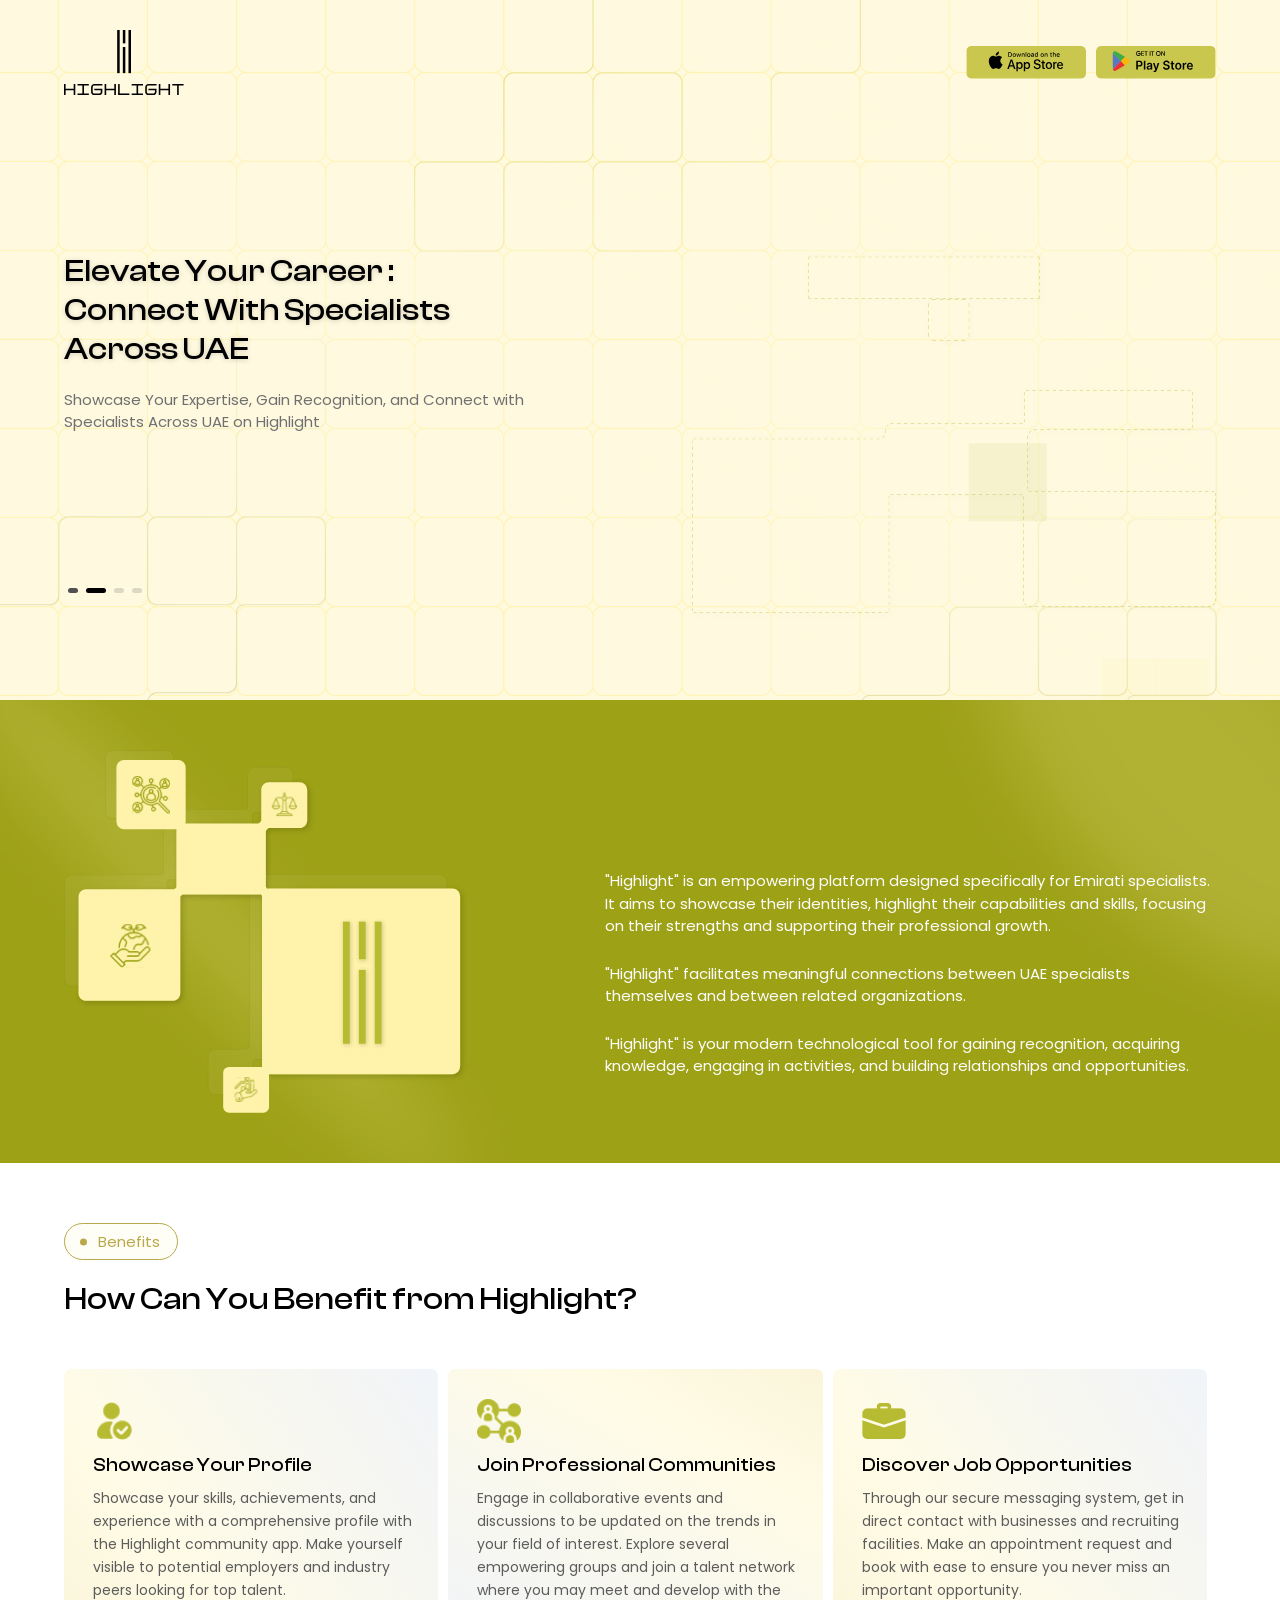
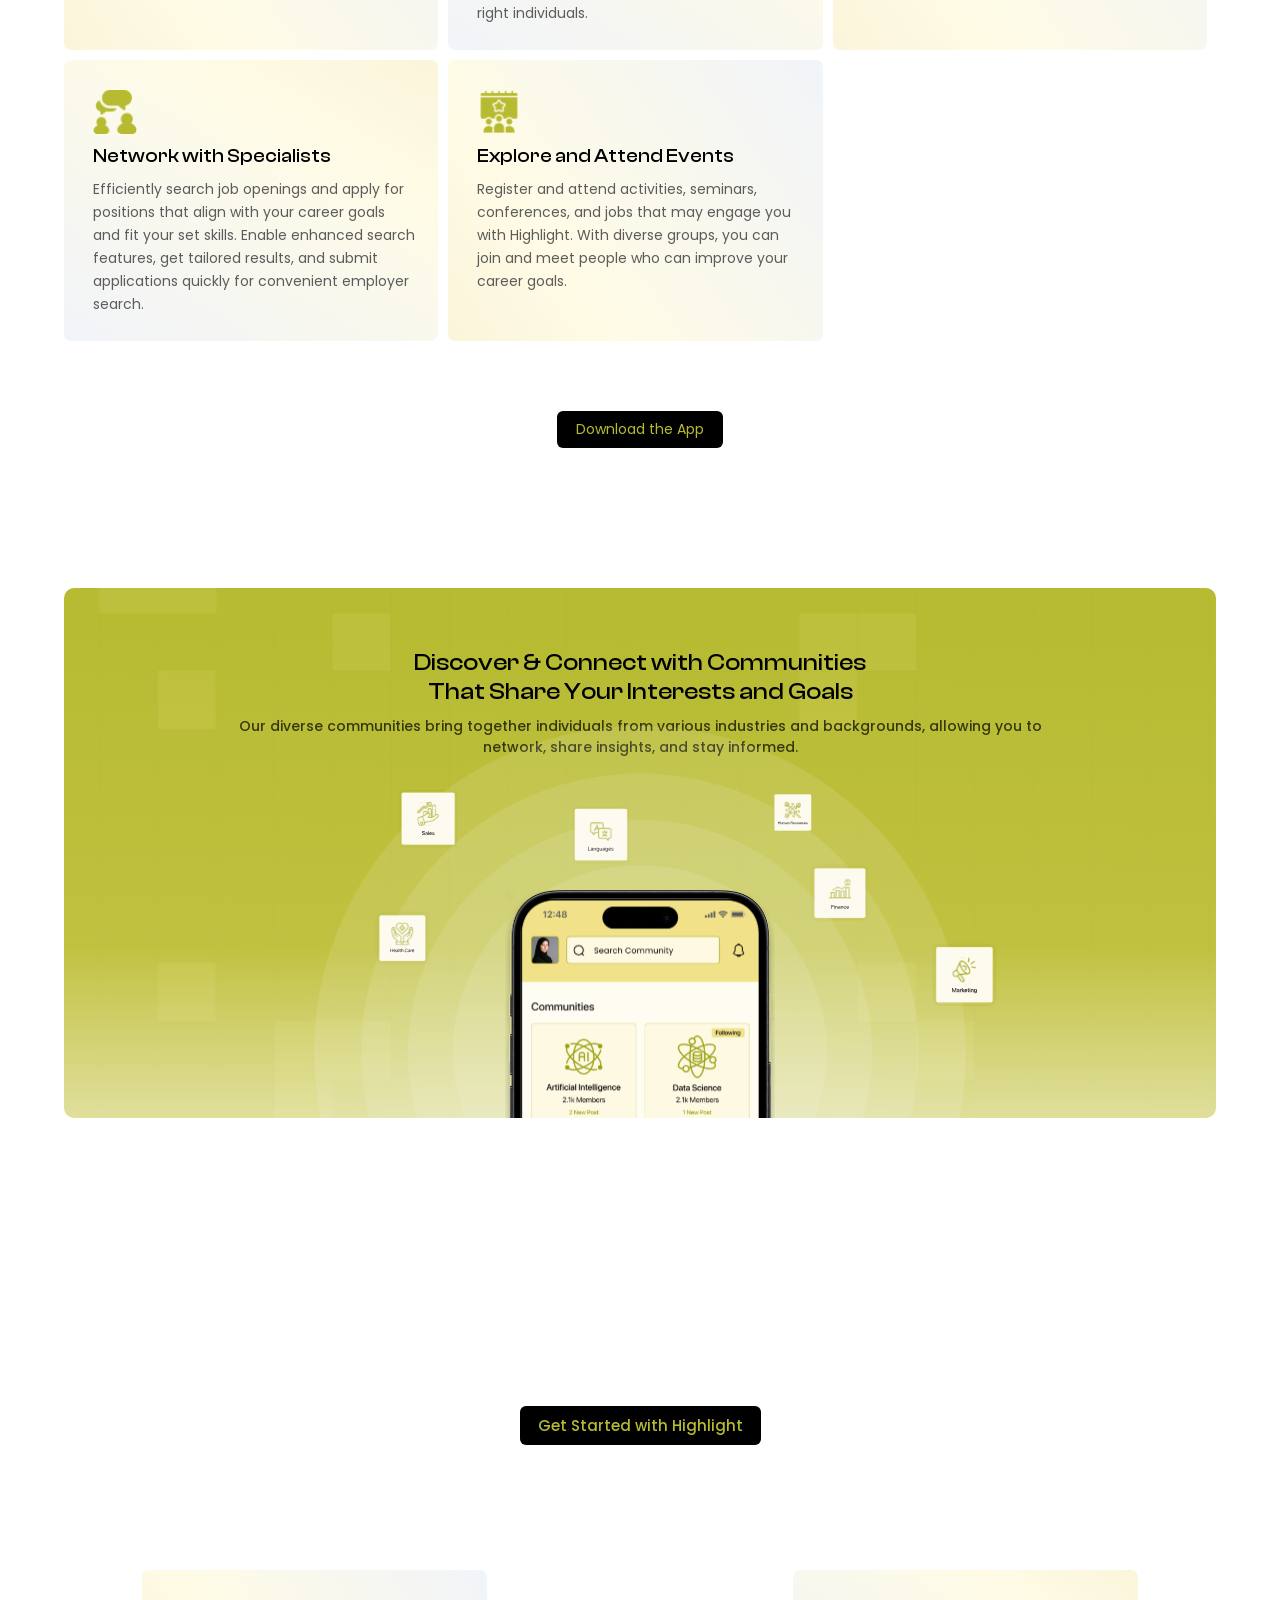
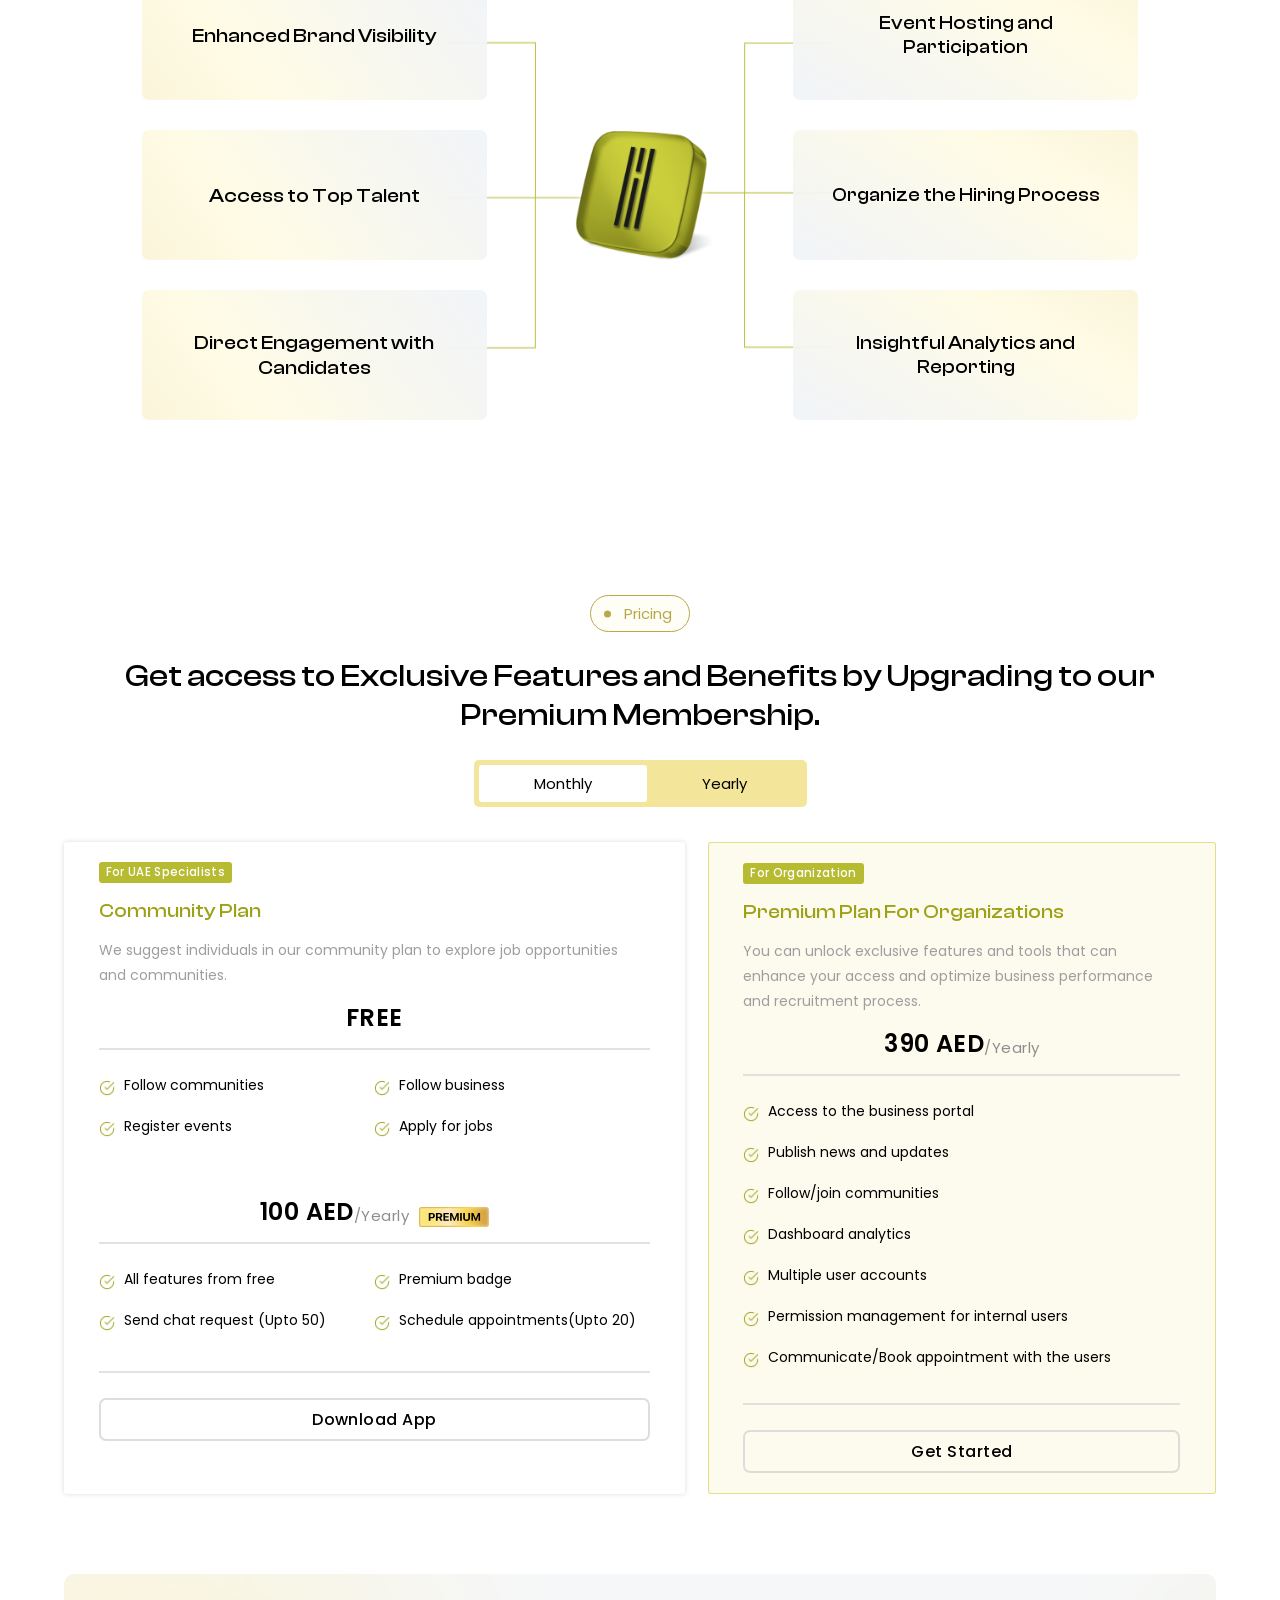
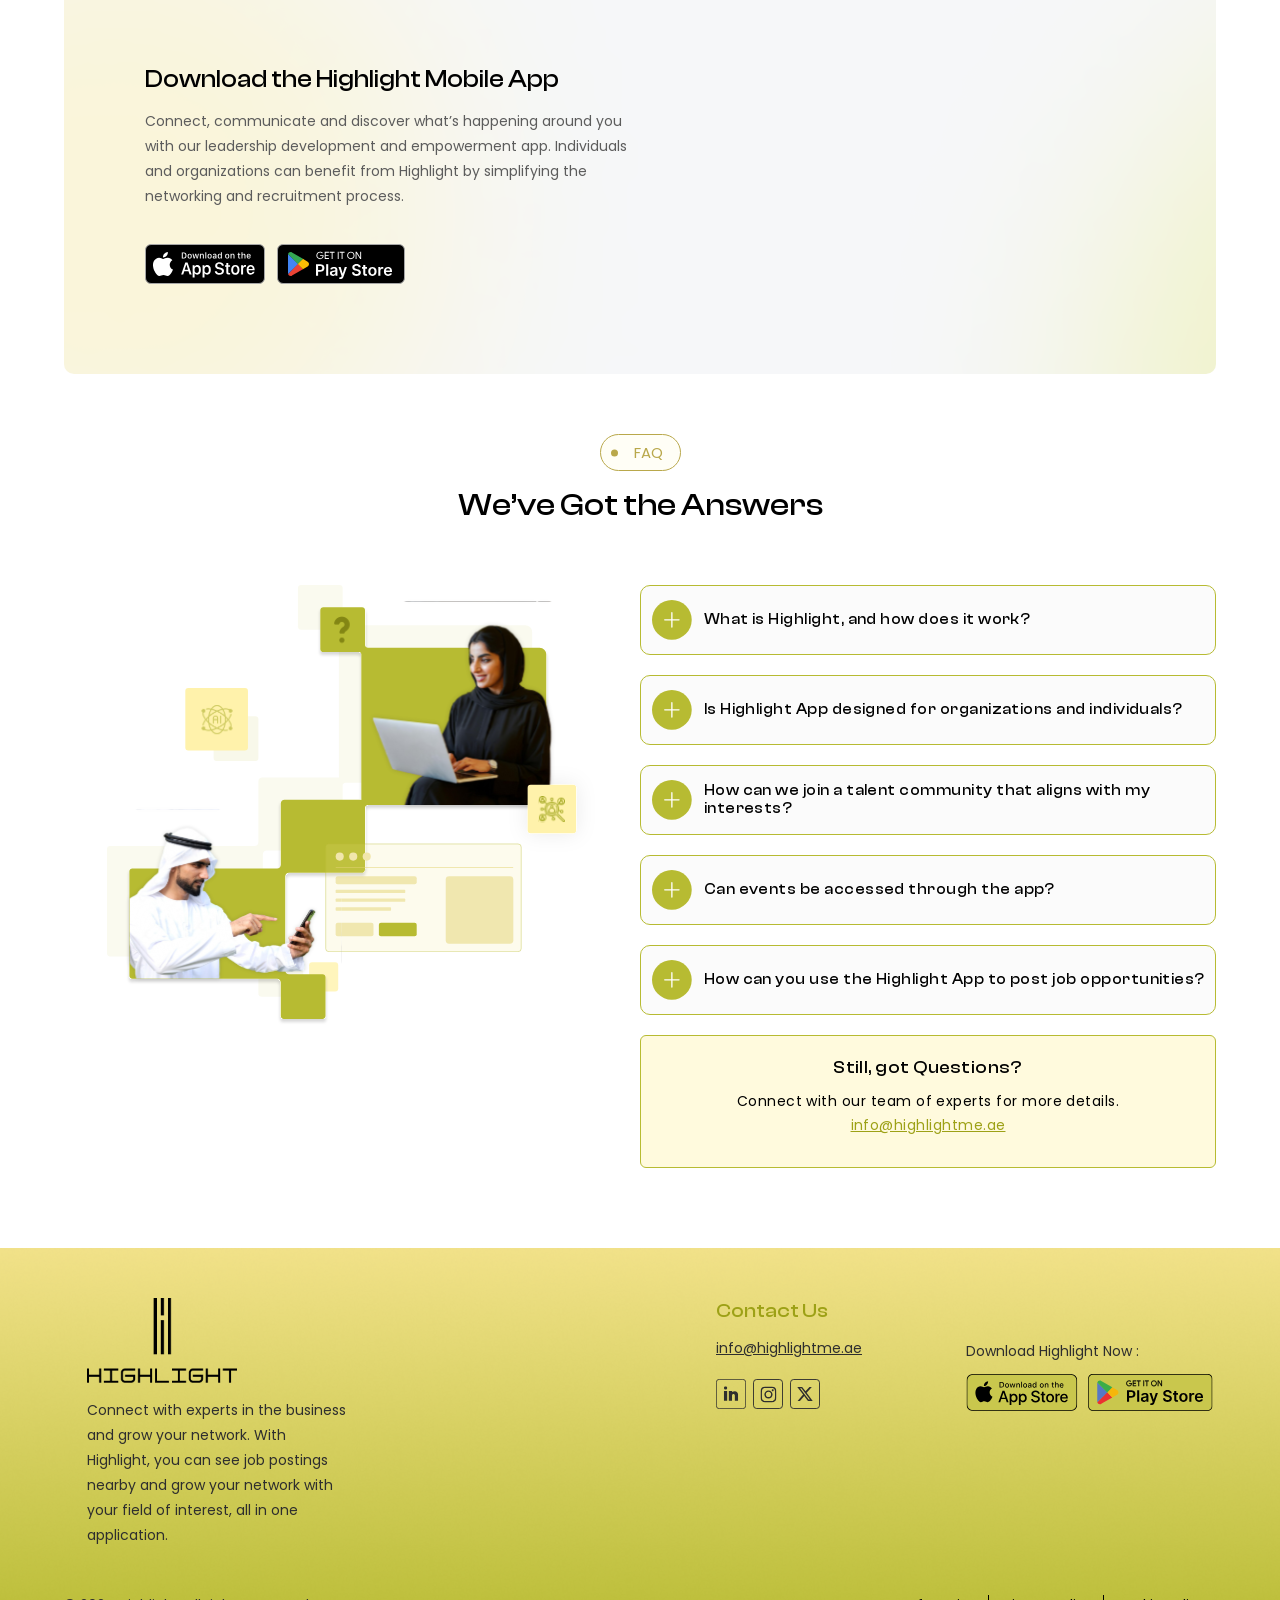
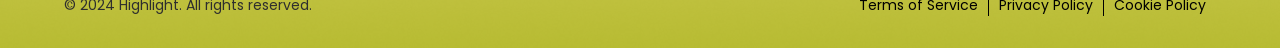
==== commit 9fdc09d7: "final design" ====
--- a/index.html
+++ b/index.html
@@ -17,7 +17,9 @@
     <script src="https://cdn.jsdelivr.net/npm/swiper@11/swiper-bundle.min.js"></script>
   </head>
 
-  <!-- https://www.figma.com/design/dbzJQuAiQ06b3ZnVYNW9B2/Highlight-landing-page-(Copy)?node-id=0-1&node-type=canvas&t=aJuqFBfk6ZieGwOO-0 -->
+  <!-- https://www.figma.com/proto/NLEoVxUgy9h2ejq2CZwA2V/Highlight-landing-page?page-id=0%3A1&node-id=677-9784&node-type=FRAME&viewport=4274%2C3073%2C0.09&t=DuWZ7U4iNTqf2l7w-1&scaling=scale-down-width&content-scaling=fixed -->
+
+  <!-- -https://hilightuser.e8demo.com/html/- -->
 
   <body>
     <!-- -------Header section---------- -->
@@ -29,10 +31,10 @@
 
         <div class="header_download_btn_sec">
           <a href="" class="header_download_btn">
-            <img src="images/header-download-btn1.svg" alt="" />
+            <img src="images/header-download-btn2.svg" alt="" />
           </a>
           <a href="" class="header_download_btn">
-            <img src="images/header-download-btn2.svg" alt="" />
+            <img src="images/header-download-btn1.svg" alt="" />
           </a>
         </div>
       </div>
@@ -220,7 +222,7 @@
       </div>
     </section> -->
 
-    <!-- /////// A Platform Build For ///////////// -->
+    <!-- /////// A Platform Build For /About Highlight ///////////// -->
     <section
       class="a_platform_build_for_body"
       style="
@@ -241,7 +243,7 @@
           </div>
         </div>
 
-        <div class="a_platform_build_for_text_sec pt_100">
+        <div class="a_platform_build_for_text_sec pt_50">
           <!-- <span
             class="a_platform_build_for_text_btn"
             data-aos="fade-up"
@@ -250,12 +252,12 @@
           >
             About Highlight</span -->
           <h1
-            class="pt_25"
+            class="pt_25 pb_25"
             data-aos="fade-up"
             data-aos-delay="200"
             data-aos-duration="1300"
           >
-            Highlight - The Social Community app for Professional Development.
+            About Highlight
           </h1>
           <p
             class="pt_10"
@@ -263,11 +265,30 @@
             data-aos-delay="500"
             data-aos-duration="1000"
           >
-            Transcending the traditional popular job sites in Dubai, Highlight
-            is here for you to join a talent community where we celebrate UAE
-            specialists by demonstrating their expertise with detailed profiles
-            where you can connect, grow and be empowered. Join Highlight to
-            transform yourself into a skilled professional.
+            "Highlight" is an empowering platform designed specifically for
+            Emirati specialists. It aims to showcase their identities, highlight
+            their capabilities and skills, focusing on their strengths and
+            supporting their professional growth.
+          </p>
+
+          <p
+            class="pt_10"
+            data-aos="fade-up"
+            data-aos-delay="500"
+            data-aos-duration="1000"
+          >
+            "Highlight" facilitates meaningful connections between UAE
+            specialists themselves and between related organizations.
+          </p>
+          <p
+            class="pt_10"
+            data-aos="fade-up"
+            data-aos-delay="500"
+            data-aos-duration="1000"
+          >
+            "Highlight" is your modern technological tool for gaining
+            recognition, acquiring knowledge, engaging in activities, and
+            building relationships and opportunities.
           </p>
         </div>
       </div>
@@ -276,7 +297,7 @@
     <!-- -----what you can do with section  /  Benefits---------- -->
 
     <section class="what_you_can_do_with_section">
-      <div class="what_you_can_do_container container pt_100 pb_80">
+      <div class="what_you_can_do_container container pt_100 pb_100">
         <div class="what_you_can_do_title_sec">
           <div class="what_you_can_do_title_head1">
             <span
@@ -293,33 +314,30 @@
               data-aos-delay="100"
               data-aos-duration="1000"
             >
-              Highlight - The Holistic App for Individuals in the UAE
-              <!-- How Can You Benefit <br />from Highlight? -->
+              <!-- Highlight - The Holistic App for Individuals in the UAE -->
+              How Can You Benefit from Highlight?
             </h3>
           </div>
-          <div
+          <!-- <div
             class="what_you_can_do_title_head2 pt_70"
             data-aos="fade-up"
             data-aos-delay="500"
             data-aos-duration="1000"
           >
             <p>
-              Highlight is more than just a job portal in the UAE, it is a
-              platform where you can connect with groups of your interest and
-              grow professionally. With community groups, job opportunities, and
-              a space to showcase your skills, Highlight is the ultimate space
-              to elevate your life in the UAE.
+              If you are an Emirati Specialist, you can benefit from the
+              following features:
             </p>
             <a href="" class="what_you_can_do_head_download_btn mt_20">
               Download the App
             </a>
-          </div>
+          </div> -->
         </div>
 
         <div class="what_you_can_do_card_sec pt_70">
           <!-- ///////// -->
           <div
-            class="what_you_can_do_card pt_35"
+            class="what_you_can_do_card pt_35 pb_10"
             data-aos="fade-up"
             data-aos-delay="100"
             data-aos-duration="1000"
@@ -337,7 +355,7 @@
           </div>
           <!-- ///////// -->
           <div
-            class="what_you_can_do_card pt_35"
+            class="what_you_can_do_card pt_35 pb_10"
             data-aos="fade-up"
             data-aos-delay="300"
             data-aos-duration="1000"
@@ -355,7 +373,7 @@
           </div>
           <!-- ///////// -->
           <div
-            class="what_you_can_do_card pt_35"
+            class="what_you_can_do_card pt_35 pb_10"
             data-aos="fade-up"
             data-aos-delay="600"
             data-aos-duration="1000"
@@ -374,7 +392,7 @@
 
           <!-- ///////// -->
           <div
-            class="what_you_can_do_card pt_35"
+            class="what_you_can_do_card pt_35 pb_10"
             data-aos="fade-up"
             data-aos-delay="5100"
             data-aos-duration="1000"
@@ -390,26 +408,10 @@
               quickly for convenient employer search.
             </p>
           </div>
-          <!-- ///////// -->
-          <!-- <div
-            class="what_you_can_do_card pt_35"
-            data-aos="fade-up"
-            data-aos-delay="200"
-            data-aos-duration="1000"
-          >
-            <div class="what_you_can_do_card_img">
-              <img src="images/what-you-can-do-card-img4.png" alt="" />
-            </div>
-            <h4 class="pt_15 pb_15">Get Personalized Career Guidance</h4>
-            <p>
-              Receive tailored advice and career insights through community
-              mentors, webinars and expert-led discussions. Get the support you
-              need to navigate your career path and achieve your goals.
-            </p>
-          </div> -->
+
           <!-- ///////// -->
           <div
-            class="what_you_can_do_card pt_35"
+            class="what_you_can_do_card pt_35 pb_10"
             data-aos="fade-up"
             data-aos-delay="500"
             data-aos-duration="1000"
@@ -425,100 +427,99 @@
             </p>
           </div>
         </div>
-
+        <!-- Swiper Section -->
         <div class="swiper_what_you_can_do_card_sec">
           <div class="swiper-wrapper">
             <div class="swiper-slide">
-              <div class="what_you_can_do_card pt_35">
+              <div class="what_you_can_do_card pt_35 pb_10">
                 <div class="what_you_can_do_card_img">
                   <img src="images/what-you-can-do-card-img1.png" alt="" />
                 </div>
+                <h4 class="pt_15 pb_15">Showcase Your Profile</h4>
+                <p>
+                  Showcase your skills, achievements, and experience with a
+                  comprehensive profile with the Highlight community app. Make
+                  yourself visible to potential employers and industry peers
+                  looking for top talent.
+                </p>
+              </div>
+            </div>
+            <div class="swiper-slide">
+              <div class="what_you_can_do_card pt_35 pb_10">
+                <div class="what_you_can_do_card_img">
+                  <img src="images/what-you-can-do-card-img2.png" alt="" />
+                </div>
+                <h4 class="pt_15 pb_15">Join Professional Communities</h4>
+                <p>
+                  Engage in collaborative events and discussions to be updated
+                  on the trends in your field of interest. Explore several
+                  empowering groups and join a talent network where you may meet
+                  and develop with the right individuals.
+                </p>
+              </div>
+            </div>
+            <div class="swiper-slide">
+              <div class="what_you_can_do_card pt_35 pb_10">
+                <div class="what_you_can_do_card_img">
+                  <img src="images/what-you-can-do-card-img3.png" alt="" />
+                </div>
                 <h4 class="pt_15 pb_15">Discover Job Opportunities</h4>
                 <p>
-                  Connect directly with organizations and recruiters through our
-                  secure messaging system. Request and schedule appointments
-                  seamlessly, ensuring you never miss an opportunity.
+                  Through our secure messaging system, get in direct contact
+                  with businesses and recruiting facilities. Make an appointment
+                  request and book with ease to ensure you never miss an
+                  important opportunity.
                 </p>
               </div>
             </div>
             <div class="swiper-slide">
-              <div class="what_you_can_do_card pt_35">
-                <div class="what_you_can_do_card_img">
-                  <img src="images/what-you-can-do-card-img2.png" alt="" />
-                </div>
-                <h4 class="pt_15 pb_15">Join Interest-Based Communities</h4>
-                <p>
-                  Highlight isn’t just a job portal—it’s a vibrant community
-                  where you can connect with others who share your interests.
-                  Engage in discussions, attend events and collaborate on
-                  projects that inspire
-                </p>
-              </div>
-            </div>
-            <div class="swiper-slide">
-              <div class="what_you_can_do_card pt_35">
-                <div class="what_you_can_do_card_img">
-                  <img src="images/what-you-can-do-card-img3.png" alt="" />
-                </div>
-                <h4 class="pt_15 pb_15">Showcase Your Profile</h4>
-                <p>
-                  Create a comprehensive profile that highlights your skills,
-                  experience and achievements. Make yourself visible to
-                  potential employers and industry peers looking for top talent.
-                </p>
-              </div>
-            </div>
-            <div class="swiper-slide">
-              <div class="what_you_can_do_card pt_35">
+              <div class="what_you_can_do_card pt_35 pb_10">
                 <div class="what_you_can_do_card_img">
                   <img src="images/what-you-can-do-card-img4.png" alt="" />
                 </div>
-                <h4 class="pt_15 pb_15">Get Personalized Career Guidance</h4>
+                <h4 class="pt_15 pb_15">Network with Specialists</h4>
                 <p>
-                  Receive tailored advice and career insights through community
-                  mentors, webinars and expert-led discussions. Get the support
-                  you need to navigate your career path and achieve your goals.
+                  Efficiently search job openings and apply for positions that
+                  align with your career goals and fit your set skills. Enable
+                  enhanced search features, get tailored results, and submit
+                  applications quickly for convenient employer search.
                 </p>
               </div>
             </div>
             <div class="swiper-slide">
               <!-- ///////// -->
-              <div class="what_you_can_do_card pt_35">
+              <div class="what_you_can_do_card pt_35 pb_10">
                 <div class="what_you_can_do_card_img">
                   <img src="images/what-you-can-do-card-img5.png" alt="" />
                 </div>
-                <h4 class="pt_15 pb_15">Network with Specialists</h4>
-                <p>
-                  Easily search and apply for jobs that align with your skills
-                  and career goals. With advanced filtering options,
-                  personalized recommendations and instant application
-                  capabilities,
-                </p>
-              </div>
-            </div>
-            <div class="swiper-slide">
-              <!-- ///////// -->
-              <div class="what_you_can_do_card pt_35">
-                <div class="what_you_can_do_card_img">
-                  <img src="images/what-you-can-do-card-img6.png" alt="" />
-                </div>
                 <h4 class="pt_15 pb_15">Explore and Attend Events</h4>
                 <p>
-                  Highlight isn’t just a job portal—it’s a vibrant community
-                  where you can connect with others who share your interests.
-                  Engage in discussions, attend events and collaborate on
-                  projects that inspire
+                  Register and attend activities, seminars, conferences, and
+                  jobs that may engage you with Highlight. With diverse groups,
+                  you can join and meet people who can improve your career
+                  goals.
                 </p>
               </div>
             </div>
           </div>
+        </div>
+
+        <div
+          class="what_you_can_do_title_head2 pt_70"
+          data-aos="fade-up"
+          data-aos-delay="500"
+          data-aos-duration="1000"
+        >
+          <a href="" class="what_you_can_do_head_download_btn mt_20">
+            Download the App
+          </a>
         </div>
       </div>
     </section>
 
     <!-- -----------Discover & Connect--------------- -->
 
-    <section class="discover-and-connect-section">
+    <section class="discover-and-connect-section pb_70 pt_100">
       <div
         class="discover-and-connect-container container pt_100"
         style="
@@ -639,7 +640,7 @@
     <!-- -----How your organization section---------- -->
 
     <section class="how_your_organization_section">
-      <div class="how_your_organization_container container pt_80 pb_130">
+      <div class="how_your_organization_container container pt_80">
         <h3
           class=""
           data-aos="fade-up"
@@ -929,18 +930,42 @@
               </h4>
               <p class="upgraded_to_premium_tab_card_p pt_20">
                 We suggest individuals in our community plan to explore job
-                opportunities and communities.
+                opportunities<br />
+                and communities.
               </p>
-              <div class="upgraded_to_premium_tab_card_price pb_20">
-                <h5>FREE</h5>
-              </div>
-              <div class="upgraded_to_premium_tab_card_ul_sec pt_30 pb_25">
-                <ul class="upgraded_to_premium_tab_card_ul2">
-                  <li>Follow communities</li>
-                  <li>Follow business</li>
-                  <li>Register events</li>
-                  <li>Apply for jobs</li>
-                </ul>
+              <div class="upgraded_to_premium_tab_card_multi_price_section">
+                <div class="upgraded_to_premium_tab_card_multi_price_sec">
+                  <div class="upgraded_to_premium_tab_card_price pb_20">
+                    <h5>FREE</h5>
+                  </div>
+                  <div class="upgraded_to_premium_tab_card_ul_sec pt_30 pb_25">
+                    <ul class="upgraded_to_premium_tab_card_ul2">
+                      <li>Follow communities</li>
+                      <li>Follow business</li>
+                      <li>Register events</li>
+                      <li>Apply for jobs</li>
+                    </ul>
+                  </div>
+                </div>
+                <div class="upgraded_to_premium_tab_card_multi_price_sec">
+                  <div class="upgraded_to_premium_tab_card_price pb_20">
+                    <h5>100 AED</h5>
+                    <span>/Yearly</span>
+                    <div
+                      class="upgraded_to_premium_tab_card_premium_price_icon"
+                    >
+                      <img src="images/pricing-premium-icon.svg" alt="" />
+                    </div>
+                  </div>
+                  <div class="upgraded_to_premium_tab_card_ul_sec pt_30 pb_25">
+                    <ul class="upgraded_to_premium_tab_card_ul2">
+                      <li>All features from free</li>
+                      <li>Premium badge</li>
+                      <li>Send chat request (Upto 50)</li>
+                      <li>Schedule appointments(Upto 20)</li>
+                    </ul>
+                  </div>
+                </div>
               </div>
               <a href="" class="upgraded_to_premium_tab_card_btn mt_30">
                 Download App
@@ -956,7 +981,7 @@
                 For Organization
               </div>
               <h4 class="upgraded_to_premium_tab_card_head pt_20">
-                Why We Recommend Premium For Organizations?
+                Premium Plan For Organizations
               </h4>
               <p class="upgraded_to_premium_tab_card_p pt_20">
                 You can unlock exclusive features and tools that can enhance
@@ -964,24 +989,25 @@
                 process.
               </p>
               <div class="upgraded_to_premium_tab_card_price pb_20">
-                <h5>390AED</h5>
+                <h5>390 AED</h5>
                 <span>/Yearly</span>
               </div>
-              <div class="upgraded_to_premium_tab_card_ul_sec pt_30 pb_20">
-                <ul class="upgraded_to_premium_tab_card_ul">
-                  <li>Access to the business portal</li>
-                  <li>Publish news and updates</li>
-                  <li>Follow/join communities</li>
-                  <li>Dashboard analytics</li>
-                </ul>
-                <ul class="upgraded_to_premium_tab_card_ul">
-                  <li>Multiple user accounts</li>
-                  <li>Permission management for internal users</li>
-
-                  <li>Communicate/Book appointment with the users</li>
-                </ul>
-              </div>
-
+              <div class="upgraded_to_premium_tab_card_multi_price_section">
+                <div class="upgraded_to_premium_tab_card_ul_sec pt_30 pb_20">
+                  <ul class="upgraded_to_premium_tab_card_ul">
+                    <li>Access to the business portal</li>
+                    <li>Publish news and updates</li>
+                    <li>Follow/join communities</li>
+                    <li>Dashboard analytics</li>
+                  </ul>
+                  <ul class="upgraded_to_premium_tab_card_ul">
+                    <li>Multiple user accounts</li>
+                    <li>Permission management for internal users</li>
+
+                    <li>Communicate/Book appointment with the users</li>
+                  </ul>
+                </div>
+              </div>
               <a href="" class="upgraded_to_premium_tab_card_btn mt_30">
                 Get Started
               </a>
@@ -998,25 +1024,50 @@
               data-aos-delay="400"
               data-aos-duration="1000"
             >
-              <div class="upgraded_to_premium_tab_card_spcl_btn">For Users</div>
+              <div class="upgraded_to_premium_tab_card_spcl_btn">
+                For UAE Specialists
+              </div>
               <h4 class="upgraded_to_premium_tab_card_head pt_20">
-                General Plans
+                Community Plan
               </h4>
-              <p class="upgraded_to_premium_tab_card_p pt_20 pb_20">
-                Lorem ipsum dolor sit et, consec tetur adipig elit. Nullam
-                placerat, eget
+              <p class="upgraded_to_premium_tab_card_p pt_20">
+                We suggest individuals in our community plan to explore job
+                opportunities<br />
+                and communities.
               </p>
-              <div class="upgraded_to_premium_tab_card_price pb_20">
-                <h5>FREE</h5>
-              </div>
-              <div class="upgraded_to_premium_tab_card_ul_sec pt_30 pb_25">
-                <ul class="upgraded_to_premium_tab_card_ul2">
-                  <li>Follow communities</li>
-                  <li>Follow business</li>
-                  <li>Register events</li>
-                  <li>Apply for jobs</li>
-                  <li>View user profiles</li>
-                </ul>
+              <div class="upgraded_to_premium_tab_card_multi_price_section">
+                <div class="upgraded_to_premium_tab_card_multi_price_sec">
+                  <div class="upgraded_to_premium_tab_card_price pb_20">
+                    <h5>FREE</h5>
+                  </div>
+                  <div class="upgraded_to_premium_tab_card_ul_sec pt_30 pb_25">
+                    <ul class="upgraded_to_premium_tab_card_ul2">
+                      <li>Follow communities</li>
+                      <li>Follow business</li>
+                      <li>Register events</li>
+                      <li>Apply for jobs</li>
+                    </ul>
+                  </div>
+                </div>
+                <div class="upgraded_to_premium_tab_card_multi_price_sec">
+                  <div class="upgraded_to_premium_tab_card_price pb_20">
+                    <h5>100 AED</h5>
+                    <span>/Yearly</span>
+                    <div
+                      class="upgraded_to_premium_tab_card_premium_price_icon"
+                    >
+                      <img src="images/pricing-premium-icon.svg" alt="" />
+                    </div>
+                  </div>
+                  <div class="upgraded_to_premium_tab_card_ul_sec pt_30 pb_25">
+                    <ul class="upgraded_to_premium_tab_card_ul2">
+                      <li>All features from free</li>
+                      <li>Premium badge</li>
+                      <li>Send chat request (Upto 50)</li>
+                      <li>Schedule appointments(Upto 20)</li>
+                    </ul>
+                  </div>
+                </div>
               </div>
               <a href="" class="upgraded_to_premium_tab_card_btn mt_30">
                 Download App
@@ -1032,31 +1083,32 @@
                 For Organization
               </div>
               <h4 class="upgraded_to_premium_tab_card_head pt_20">
-                Highlight Business Yearly Pricing
+                Premium Plan For Organizations
               </h4>
               <p class="upgraded_to_premium_tab_card_p pt_20">
-                Lorem ipsum dolor sit amet consectetur. Diam dui ut non
-                tincidunt adipiscing in dictumst. Gravida purus nunc ultrices
-                bibendum dignissim. Euismod orci viverra urna est id facilisis
-                adipiscing
+                You can unlock exclusive features and tools that can enhance
+                your access and optimize business performance and recruitment
+                process.
               </p>
               <div class="upgraded_to_premium_tab_card_price pb_20">
-                <h5>486AED</h5>
+                <h5>486 AED</h5>
                 <span>/Yearly</span>
               </div>
-              <div class="upgraded_to_premium_tab_card_ul_sec pt_30 pb_20">
-                <ul class="upgraded_to_premium_tab_card_ul">
-                  <li>Access to the business portal</li>
-                  <li>Publish news and updates</li>
-                  <li>Follow/join communities</li>
-                  <li>Dashboard analytics</li>
-                </ul>
-                <ul class="upgraded_to_premium_tab_card_ul">
-                  <li>Multiple user accounts</li>
-                  <li>Permission management for internal users</li>
-
-                  <li>Communicate/Book appointment with the users</li>
-                </ul>
+              <div class="upgraded_to_premium_tab_card_multi_price_section">
+                <div class="upgraded_to_premium_tab_card_ul_sec pt_30 pb_20">
+                  <ul class="upgraded_to_premium_tab_card_ul">
+                    <li>Access to the business portal</li>
+                    <li>Publish news and updates</li>
+                    <li>Follow/join communities</li>
+                    <li>Dashboard analytics</li>
+                  </ul>
+                  <ul class="upgraded_to_premium_tab_card_ul">
+                    <li>Multiple user accounts</li>
+                    <li>Permission management for internal users</li>
+
+                    <li>Communicate/Book appointment with the users</li>
+                  </ul>
+                </div>
               </div>
 
               <a href="" class="upgraded_to_premium_tab_card_btn mt_30">
@@ -1070,7 +1122,7 @@
 
     <!-- ------Download App section------ -->
 
-    <section class="download_app_section pt_80">
+    <section class="download_app_section pt_70">
       <div
         class="download_app_container container"
         style="background: url(images/download-app-background.png)"
@@ -1357,10 +1409,10 @@
 
             <div class="footer_download_btn_sec">
               <a href="#." class="footer_download_btn"
-                ><img src="images/footer-download-btn.svg" alt=""
+                ><img src="images/footer-download-btn2.svg" alt=""
               /></a>
               <a href="#." class="footer_download_btn"
-                ><img src="images/footer-download-btn2.svg" alt=""
+                ><img src="images/footer-download-btn.svg" alt=""
               /></a>
             </div>
           </div>
--- a/styles/style.css
+++ b/styles/style.css
@@ -70,6 +70,10 @@
     width: 100%;
     object-fit: cover;
     display: block;
+}
+
+.header_download_btn:hover {
+    filter: brightness(1.1);
 }
 
 .header_download_btn>img:hover {
@@ -273,8 +277,11 @@
     display: flex;
 }
 
+/* .what_you_can_do_title_head1 {
+    width: 45%;
+} */
 .what_you_can_do_title_head1 {
-    width: 45%;
+    width: 100%;
 }
 
 .what_you_can_do_title_head1>h3 {
@@ -287,7 +294,8 @@
 
 /* / */
 .what_you_can_do_title_head2 {
-    width: 55%;
+    width: 100%;
+    text-align: center;
 }
 
 .what_you_can_do_title_head2>p {
@@ -305,7 +313,8 @@
     padding: 11px 43px;
     text-decoration: none;
     font-size: 16px;
-    font-weight: 500;
+    /* font-weight: 500; */
+    font-weight: 400;
     color: #b7bb32;
     font-family: "Poppins";
     transition: all 0.3s ease;
@@ -402,10 +411,10 @@
     color: rgba(0, 0, 0, 0.71);
     text-align: center;
     font-size: 14px;
-    font-weight: 400;
+    font-weight: 500;
     padding: 10px 0;
     z-index: 5;
-    max-width: 550px;
+    max-width: 570px;
     width: 80%;
     margin: auto;
 }
@@ -466,8 +475,8 @@
 
 .discover-and-connect-images.three {
     width: 65px;
-    bottom: 26%;
-    left: 25%;
+    bottom: 29%;
+    left: 27%;
 }
 
 .discover-and-connect-images.four {
@@ -478,20 +487,20 @@
 
 .discover-and-connect-images.five {
     width: 70px;
-    bottom: 52%;
+    bottom: 48%;
     left: 44%;
 }
 
 .discover-and-connect-images.six {
     width: 55px;
     bottom: 54%;
-    right: 37%;
+    right: 35%;
 }
 
 .discover-and-connect-images.seven {
     width: 70px;
-    bottom: 40%;
-    right: 32%;
+    bottom: 37%;
+    right: 30%;
 }
 
 .discover-and-connect-images.eight {
@@ -591,11 +600,11 @@
 
 .how_your_organization_sub_card_left_data {
     box-sizing: border-box;
-    background: linear-gradient(250deg,
+    /* background: linear-gradient(250deg,
             rgb(255, 253, 243) 0%,
             rgb(253, 252, 245) 29%,
-            rgba(246, 247, 249, 1) 100%);
-
+            rgba(246, 247, 249, 1) 100%); */
+    background: linear-gradient(55deg, rgb(250 245 218) 0%, rgba(255, 250, 221, 0.753) 29%, rgb(241 244 249) 100%);
     width: 100%;
     height: 130px;
     display: flex;
@@ -647,17 +656,17 @@
 
     box-sizing: border-box;
     display: flex;
-    background: linear-gradient(130deg,
+    /* background: linear-gradient(130deg,
             rgb(255, 253, 243) 0%,
             rgb(253, 252, 245) 29%,
-            rgba(246, 247, 249, 1) 100%);
-
+            rgba(246, 247, 249, 1) 100%); */
+    background: linear-gradient(210deg, rgb(250 245 218) 0%, rgba(255, 250, 221, 0.753) 29%, rgb(241 244 249) 100%);
     justify-content: center;
     transition: all 0.3s ease;
 
     flex-direction: column;
     height: 130px;
-    padding: 0 5%;
+    padding: 20px 5%;
 
 
 }
@@ -792,10 +801,13 @@
     border-right: 1px solid #c5c200;
 }
 
+
+
 /* ////////////////Hover Lines Ends/////////////////// */
 
 .how_your_organization_card_sec_center {
-    width: 25%;
+    /* width: 25%; */
+    width: 21%;
     position: relative;
     display: flex;
     justify-content: center;
@@ -805,7 +817,7 @@
 
 .how_your_organization_card_img {
     height: auto;
-    width: 210px;
+    width: 220px;
     z-index: 10;
 }
 
@@ -868,7 +880,6 @@
 .how_your_organization_sub_card_right:nth-child(3):hover.how_your_organization_sub_card_right:nth-child(3)::before {
     top: unset;
     bottom: 50%;
-
     width: 25%;
     height: 170px;
     border-top: 1px solid #c5c200;
@@ -1018,7 +1029,7 @@
 }
 
 .upgraded_to_premium_tab_card_sec {
-    max-width: 1020px;
+    /* max-width: 1020px; */
     margin-left: auto;
     margin-right: auto;
     width: 100%;
@@ -1027,7 +1038,7 @@
 }
 
 .upgraded_to_premium_tab_card1 {
-    width: 63%;
+    width: 45%;
     box-sizing: border-box;
     padding: 20px 3%;
     background: #fdfbee;
@@ -1051,9 +1062,10 @@
 
 .upgraded_to_premium_tab_card_head {
     color: #9da116;
-    font-family: "Poppins";
     font-size: 20px;
-    font-weight: 600;
+    font-family: 'Clash Display';
+
+    font-weight: 500;
 }
 
 .upgraded_to_premium_tab_card_p {
@@ -1061,6 +1073,18 @@
     font-family: "Poppins", sans-serif;
     font-size: 14px;
     font-weight: 400;
+}
+
+.upgraded_to_premium_tab_card_multi_price_section {
+    display: flex;
+    gap: 2%;
+    width: 100%;
+    border-bottom: 2px solid rgba(211, 211, 211, 0.664);
+
+}
+
+.upgraded_to_premium_tab_card_multi_price_sec {
+    width: 49%;
 }
 
 .upgraded_to_premium_tab_card_price {
@@ -1088,10 +1112,26 @@
     font-weight: 400;
 }
 
+.upgraded_to_premium_tab_card_premium_price_icon {
+    margin-left: 10px;
+    height: auto;
+    width: 70px;
+    margin-bottom: 10px;
+}
+
+.upgraded_to_premium_tab_card_premium_price_icon>img {
+    object-fit: cover;
+    display: block;
+
+    height: auto;
+    width: 100%;
+
+}
+
 .upgraded_to_premium_tab_card_ul_sec {
     width: 100%;
     display: flex;
-    border-bottom: 2px solid #d3d3d3a9;
+    /* border-bottom: 2px solid #d3d3d3a9; */
 }
 
 .upgraded_to_premium_tab_card_ul {
@@ -1104,14 +1144,17 @@
     position: relative;
     width: 100%;
     box-sizing: border-box;
-    padding-left: 9%;
+    padding-right: 5px;
+
+    /* padding-left: 9%; */
+    padding-left: 25px;
     padding-bottom: 20px;
     font-size: 14px;
 }
 
-.upgraded_to_premium_tab_card_ul2>li {
+/* .upgraded_to_premium_tab_card_ul2>li {
     padding-bottom: 12px !important;
-}
+} */
 
 .upgraded_to_premium_tab_card_ul2>li::before,
 .upgraded_to_premium_tab_card_ul>li::before {
@@ -1146,12 +1189,13 @@
 }
 
 .upgraded_to_premium_tab_card_btn:hover {
-    color: rgb(0, 0, 0);
-    background-color: #f9f9f9;
+    color: rgb(255, 255, 255);
+    background-color: #A1A022;
 }
 
 .upgraded_to_premium_tab_card2 {
-    width: 35%;
+    /* width: 35%; */
+    width: 55%;
     box-sizing: border-box;
     padding: 20px 3%;
     background: #ffffff;
@@ -1211,8 +1255,8 @@
 }
 
 .download_app_btn_icon {
-    height: 40px;
-    width: 120px;
+    max-height: 40px;
+    width: max-content;
 }
 
 .download_app_btn_icon>img {
@@ -1220,6 +1264,11 @@
     object-fit: cover;
     height: auto;
     width: 100%;
+}
+
+.download_app_btn_icon>img:hover {
+
+    filter: opacity(0.7);
 }
 
 .download_app_phone_img_sec {
@@ -1491,6 +1540,10 @@
     display: block;
 }
 
+.footer_download_btn>img:hover {
+    filter: brightness(0.94);
+}
+
 .footer_contact_sec {
     /* width: 30%; */
 }
@@ -2113,8 +2166,8 @@
     }
 
     .upgraded_to_premium_tab_card_sec {
-        max-width: 1020px;
-        width: 80%;
+        /* max-width: 1020px;
+        width: 80%; */
         gap: 2%;
     }
 
@@ -2124,6 +2177,8 @@
 
     .upgraded_to_premium_tab_card_price>h5 {
         line-height: 30px;
+        font-size: 3rem;
+
     }
 
     .we_have_got_the_answer_still_have_question_sec>p {
@@ -2201,6 +2256,44 @@
     .discover-and-connect-images.one {
         width: 70px;
     }
+
+    .upgraded_to_premium_tab_card_ul_sec {
+        width: 100%;
+        display: flex;
+        flex-direction: column;
+    }
+
+    .upgraded_to_premium_tab_card_ul {
+        width: 100%;
+        list-style: none;
+    }
+
+    .upgraded_to_premium_tab_card_multi_price_section {
+        flex-direction: column;
+        gap: 20px;
+    }
+
+    .upgraded_to_premium_tab_card_multi_price_sec {
+        width: 100%;
+    }
+
+    .upgraded_to_premium_tab_card_ul2 {
+        width: 100%;
+        display: flex;
+        flex-wrap: wrap;
+    }
+
+    .upgraded_to_premium_tab_card_ul2>li {
+        position: relative;
+        width: 50%;
+    }
+
+    .upgraded_to_premium_tab_card_premium_price_icon {
+        margin-left: 10px;
+        height: auto;
+        width: 70px;
+        margin-bottom: 0;
+    }
 }
 
 @media screen and (max-width: 1024px) {
@@ -2253,7 +2346,7 @@
         width: 100%;
         gap: 2%;
         box-sizing: border-box;
-        padding: 0 5%;
+        /* padding: 0 5%; */
     }
 
     .how_your_organization_sub_card_left_data>p,
@@ -2268,7 +2361,6 @@
 
     .upgraded_to_premium_tab_card_ul2>li,
     .upgraded_to_premium_tab_card_ul>li {
-        padding-left: 9%;
         padding-bottom: 14px;
         font-size: 14px;
         line-height: 24px;
@@ -2664,6 +2756,29 @@
     .discover-and-connect-images.ten {
         width: 30px;
     }
+
+    .upgraded_to_premium_tab_card_sec {
+        flex-direction: column;
+        gap: 20px;
+    }
+
+    .upgraded_to_premium_tab_card2 {
+        /* width: 35%; */
+        width: 100%;
+    }
+
+    .upgraded_to_premium_tab_card_ul2>li {
+        position: relative;
+        width: 100%;
+    }
+
+    .upgraded_to_premium_tab_card_multi_price_section {
+        gap: 0;
+    }
+
+    .upgraded_to_premium_tab_card1 {
+        width: 100%;
+    }
 }
 
 @media screen and (max-width: 768px) {
@@ -2706,7 +2821,6 @@
     .upgraded_to_premium_tab_card1,
     .upgraded_to_premium_tab_card2 {
         width: 100%;
-        border-radius: 15px;
         margin-bottom: 20px;
     }
 
@@ -2767,7 +2881,16 @@
 
     .download_app_text_sec {
         padding-left: 0%;
-        width: 60%;
+        /* width: 60%; */
+        width: 50%;
+    }
+
+    .download_app_text_sec>p {
+        width: 90%;
+    }
+
+    .download_app_phone_img_sec {
+        width: 50%;
     }
 
     .footer_container {
@@ -3056,7 +3179,6 @@
 
     .upgraded_to_premium_tab_card_ul_sec {
         flex-direction: column;
-        border-bottom: 2px solid #d3d3d3a9;
     }
 
     .upgraded_to_premium_tab_card_ul {
@@ -3112,6 +3234,12 @@
         font-size: 14px;
     }
 
+    .discover-and-connect-container p {
+        padding: 10px 0;
+        width: 100%;
+        max-width: unset;
+    }
+
     .testimonial_title_head>p {
         padding: 10px 0;
     }
@@ -3179,7 +3307,7 @@
     }
 
     .discover-and-connect-phone-img {
-        width: 38%;
+        width: 40%;
     }
 
     .discover-and-connect-round-img {
@@ -3213,8 +3341,8 @@
     }
 
     .discover-and-connect-images.seven {
-        bottom: 33%;
-        right: 25%;
+        bottom: 29%;
+        right: 26%;
     }
 
     .discover-and-connect-images.eight {
@@ -3222,8 +3350,8 @@
     }
 
     .discover-and-connect-images.nine {
-        bottom: 10%;
-        right: 19%;
+        bottom: 9%;
+        right: 15%;
     }
 
     .discover-and-connect-images.ten {
@@ -3242,14 +3370,21 @@
         letter-spacing: 0.02px;
     }
 
+    .footer_logo_sec {
+        gap: 10px;
+        align-items: center;
+        text-align: center;
+        flex-direction: column;
+    }
+
     .footer_logo {
-        width: 35%;
+        width: 30%;
     }
 
     .footer_logo_sec>p {
         font-size: 13px;
         line-height: 23px;
-        width: 65%;
+        width: 100%;
     }
 
     .footer_bottom_container {
@@ -3259,7 +3394,7 @@
 
     .footer_download_contact_sec {
         width: 100%;
-        padding-top: 30px;
+        padding-top: 10px;
         align-items: center;
         flex-direction: column;
     }
@@ -3327,6 +3462,30 @@
 
     .footer_download_sec>p {
         font-size: 13px;
+    }
+
+    .discover-and-connect-images.one,
+    .discover-and-connect-images.two,
+    .discover-and-connect-images.three,
+    .discover-and-connect-images.four,
+    .discover-and-connect-images.five,
+    .discover-and-connect-images.six,
+    .discover-and-connect-images.seven,
+    .discover-and-connect-images.eight,
+    .discover-and-connect-images.nine,
+    .discover-and-connect-images.ten {
+        width: 35px;
+    }
+
+    .discover-and-connect-images.three {
+        bottom: 24%;
+    }
+}
+
+@media screen and (max-width: 450px) {
+
+    .discover-and-connect-container {
+        min-height: 500px;
     }
 }
 
@@ -3361,4 +3520,10 @@
     .how_your_organization_card_sec_right {
         padding-top: 20px;
     }
+}
+
+@media screen and(max-width:400px) {
+    .download_app_phone_img_sec {
+        min-height: 300px;
+    }
 }
--- a/styles/style.css
+++ b/styles/style.css
@@ -70,6 +70,10 @@
     width: 100%;
     object-fit: cover;
     display: block;
+}
+
+.header_download_btn:hover {
+    filter: brightness(1.1);
 }
 
 .header_download_btn>img:hover {
@@ -273,8 +277,11 @@
     display: flex;
 }
 
+/* .what_you_can_do_title_head1 {
+    width: 45%;
+} */
 .what_you_can_do_title_head1 {
-    width: 45%;
+    width: 100%;
 }
 
 .what_you_can_do_title_head1>h3 {
@@ -287,7 +294,8 @@
 
 /* / */
 .what_you_can_do_title_head2 {
-    width: 55%;
+    width: 100%;
+    text-align: center;
 }
 
 .what_you_can_do_title_head2>p {
@@ -305,7 +313,8 @@
     padding: 11px 43px;
     text-decoration: none;
     font-size: 16px;
-    font-weight: 500;
+    /* font-weight: 500; */
+    font-weight: 400;
     color: #b7bb32;
     font-family: "Poppins";
     transition: all 0.3s ease;
@@ -402,10 +411,10 @@
     color: rgba(0, 0, 0, 0.71);
     text-align: center;
     font-size: 14px;
-    font-weight: 400;
+    font-weight: 500;
     padding: 10px 0;
     z-index: 5;
-    max-width: 550px;
+    max-width: 570px;
     width: 80%;
     margin: auto;
 }
@@ -466,8 +475,8 @@
 
 .discover-and-connect-images.three {
     width: 65px;
-    bottom: 26%;
-    left: 25%;
+    bottom: 29%;
+    left: 27%;
 }
 
 .discover-and-connect-images.four {
@@ -478,20 +487,20 @@
 
 .discover-and-connect-images.five {
     width: 70px;
-    bottom: 52%;
+    bottom: 48%;
     left: 44%;
 }
 
 .discover-and-connect-images.six {
     width: 55px;
     bottom: 54%;
-    right: 37%;
+    right: 35%;
 }
 
 .discover-and-connect-images.seven {
     width: 70px;
-    bottom: 40%;
-    right: 32%;
+    bottom: 37%;
+    right: 30%;
 }
 
 .discover-and-connect-images.eight {
@@ -591,11 +600,11 @@
 
 .how_your_organization_sub_card_left_data {
     box-sizing: border-box;
-    background: linear-gradient(250deg,
+    /* background: linear-gradient(250deg,
             rgb(255, 253, 243) 0%,
             rgb(253, 252, 245) 29%,
-            rgba(246, 247, 249, 1) 100%);
-
+            rgba(246, 247, 249, 1) 100%); */
+    background: linear-gradient(55deg, rgb(250 245 218) 0%, rgba(255, 250, 221, 0.753) 29%, rgb(241 244 249) 100%);
     width: 100%;
     height: 130px;
     display: flex;
@@ -647,17 +656,17 @@
 
     box-sizing: border-box;
     display: flex;
-    background: linear-gradient(130deg,
+    /* background: linear-gradient(130deg,
             rgb(255, 253, 243) 0%,
             rgb(253, 252, 245) 29%,
-            rgba(246, 247, 249, 1) 100%);
-
+            rgba(246, 247, 249, 1) 100%); */
+    background: linear-gradient(210deg, rgb(250 245 218) 0%, rgba(255, 250, 221, 0.753) 29%, rgb(241 244 249) 100%);
     justify-content: center;
     transition: all 0.3s ease;
 
     flex-direction: column;
     height: 130px;
-    padding: 0 5%;
+    padding: 20px 5%;
 
 
 }
@@ -792,10 +801,13 @@
     border-right: 1px solid #c5c200;
 }
 
+
+
 /* ////////////////Hover Lines Ends/////////////////// */
 
 .how_your_organization_card_sec_center {
-    width: 25%;
+    /* width: 25%; */
+    width: 21%;
     position: relative;
     display: flex;
     justify-content: center;
@@ -805,7 +817,7 @@
 
 .how_your_organization_card_img {
     height: auto;
-    width: 210px;
+    width: 220px;
     z-index: 10;
 }
 
@@ -868,7 +880,6 @@
 .how_your_organization_sub_card_right:nth-child(3):hover.how_your_organization_sub_card_right:nth-child(3)::before {
     top: unset;
     bottom: 50%;
-
     width: 25%;
     height: 170px;
     border-top: 1px solid #c5c200;
@@ -1018,7 +1029,7 @@
 }
 
 .upgraded_to_premium_tab_card_sec {
-    max-width: 1020px;
+    /* max-width: 1020px; */
     margin-left: auto;
     margin-right: auto;
     width: 100%;
@@ -1027,7 +1038,7 @@
 }
 
 .upgraded_to_premium_tab_card1 {
-    width: 63%;
+    width: 45%;
     box-sizing: border-box;
     padding: 20px 3%;
     background: #fdfbee;
@@ -1051,9 +1062,10 @@
 
 .upgraded_to_premium_tab_card_head {
     color: #9da116;
-    font-family: "Poppins";
     font-size: 20px;
-    font-weight: 600;
+    font-family: 'Clash Display';
+
+    font-weight: 500;
 }
 
 .upgraded_to_premium_tab_card_p {
@@ -1061,6 +1073,18 @@
     font-family: "Poppins", sans-serif;
     font-size: 14px;
     font-weight: 400;
+}
+
+.upgraded_to_premium_tab_card_multi_price_section {
+    display: flex;
+    gap: 2%;
+    width: 100%;
+    border-bottom: 2px solid rgba(211, 211, 211, 0.664);
+
+}
+
+.upgraded_to_premium_tab_card_multi_price_sec {
+    width: 49%;
 }
 
 .upgraded_to_premium_tab_card_price {
@@ -1088,10 +1112,26 @@
     font-weight: 400;
 }
 
+.upgraded_to_premium_tab_card_premium_price_icon {
+    margin-left: 10px;
+    height: auto;
+    width: 70px;
+    margin-bottom: 10px;
+}
+
+.upgraded_to_premium_tab_card_premium_price_icon>img {
+    object-fit: cover;
+    display: block;
+
+    height: auto;
+    width: 100%;
+
+}
+
 .upgraded_to_premium_tab_card_ul_sec {
     width: 100%;
     display: flex;
-    border-bottom: 2px solid #d3d3d3a9;
+    /* border-bottom: 2px solid #d3d3d3a9; */
 }
 
 .upgraded_to_premium_tab_card_ul {
@@ -1104,14 +1144,17 @@
     position: relative;
     width: 100%;
     box-sizing: border-box;
-    padding-left: 9%;
+    padding-right: 5px;
+
+    /* padding-left: 9%; */
+    padding-left: 25px;
     padding-bottom: 20px;
     font-size: 14px;
 }
 
-.upgraded_to_premium_tab_card_ul2>li {
+/* .upgraded_to_premium_tab_card_ul2>li {
     padding-bottom: 12px !important;
-}
+} */
 
 .upgraded_to_premium_tab_card_ul2>li::before,
 .upgraded_to_premium_tab_card_ul>li::before {
@@ -1146,12 +1189,13 @@
 }
 
 .upgraded_to_premium_tab_card_btn:hover {
-    color: rgb(0, 0, 0);
-    background-color: #f9f9f9;
+    color: rgb(255, 255, 255);
+    background-color: #A1A022;
 }
 
 .upgraded_to_premium_tab_card2 {
-    width: 35%;
+    /* width: 35%; */
+    width: 55%;
     box-sizing: border-box;
     padding: 20px 3%;
     background: #ffffff;
@@ -1211,8 +1255,8 @@
 }
 
 .download_app_btn_icon {
-    height: 40px;
-    width: 120px;
+    max-height: 40px;
+    width: max-content;
 }
 
 .download_app_btn_icon>img {
@@ -1220,6 +1264,11 @@
     object-fit: cover;
     height: auto;
     width: 100%;
+}
+
+.download_app_btn_icon>img:hover {
+
+    filter: opacity(0.7);
 }
 
 .download_app_phone_img_sec {
@@ -1491,6 +1540,10 @@
     display: block;
 }
 
+.footer_download_btn>img:hover {
+    filter: brightness(0.94);
+}
+
 .footer_contact_sec {
     /* width: 30%; */
 }
@@ -2113,8 +2166,8 @@
     }
 
     .upgraded_to_premium_tab_card_sec {
-        max-width: 1020px;
-        width: 80%;
+        /* max-width: 1020px;
+        width: 80%; */
         gap: 2%;
     }
 
@@ -2124,6 +2177,8 @@
 
     .upgraded_to_premium_tab_card_price>h5 {
         line-height: 30px;
+        font-size: 3rem;
+
     }
 
     .we_have_got_the_answer_still_have_question_sec>p {
@@ -2201,6 +2256,44 @@
     .discover-and-connect-images.one {
         width: 70px;
     }
+
+    .upgraded_to_premium_tab_card_ul_sec {
+        width: 100%;
+        display: flex;
+        flex-direction: column;
+    }
+
+    .upgraded_to_premium_tab_card_ul {
+        width: 100%;
+        list-style: none;
+    }
+
+    .upgraded_to_premium_tab_card_multi_price_section {
+        flex-direction: column;
+        gap: 20px;
+    }
+
+    .upgraded_to_premium_tab_card_multi_price_sec {
+        width: 100%;
+    }
+
+    .upgraded_to_premium_tab_card_ul2 {
+        width: 100%;
+        display: flex;
+        flex-wrap: wrap;
+    }
+
+    .upgraded_to_premium_tab_card_ul2>li {
+        position: relative;
+        width: 50%;
+    }
+
+    .upgraded_to_premium_tab_card_premium_price_icon {
+        margin-left: 10px;
+        height: auto;
+        width: 70px;
+        margin-bottom: 0;
+    }
 }
 
 @media screen and (max-width: 1024px) {
@@ -2253,7 +2346,7 @@
         width: 100%;
         gap: 2%;
         box-sizing: border-box;
-        padding: 0 5%;
+        /* padding: 0 5%; */
     }
 
     .how_your_organization_sub_card_left_data>p,
@@ -2268,7 +2361,6 @@
 
     .upgraded_to_premium_tab_card_ul2>li,
     .upgraded_to_premium_tab_card_ul>li {
-        padding-left: 9%;
         padding-bottom: 14px;
         font-size: 14px;
         line-height: 24px;
@@ -2664,6 +2756,29 @@
     .discover-and-connect-images.ten {
         width: 30px;
     }
+
+    .upgraded_to_premium_tab_card_sec {
+        flex-direction: column;
+        gap: 20px;
+    }
+
+    .upgraded_to_premium_tab_card2 {
+        /* width: 35%; */
+        width: 100%;
+    }
+
+    .upgraded_to_premium_tab_card_ul2>li {
+        position: relative;
+        width: 100%;
+    }
+
+    .upgraded_to_premium_tab_card_multi_price_section {
+        gap: 0;
+    }
+
+    .upgraded_to_premium_tab_card1 {
+        width: 100%;
+    }
 }
 
 @media screen and (max-width: 768px) {
@@ -2706,7 +2821,6 @@
     .upgraded_to_premium_tab_card1,
     .upgraded_to_premium_tab_card2 {
         width: 100%;
-        border-radius: 15px;
         margin-bottom: 20px;
     }
 
@@ -2767,7 +2881,16 @@
 
     .download_app_text_sec {
         padding-left: 0%;
-        width: 60%;
+        /* width: 60%; */
+        width: 50%;
+    }
+
+    .download_app_text_sec>p {
+        width: 90%;
+    }
+
+    .download_app_phone_img_sec {
+        width: 50%;
     }
 
     .footer_container {
@@ -3056,7 +3179,6 @@
 
     .upgraded_to_premium_tab_card_ul_sec {
         flex-direction: column;
-        border-bottom: 2px solid #d3d3d3a9;
     }
 
     .upgraded_to_premium_tab_card_ul {
@@ -3112,6 +3234,12 @@
         font-size: 14px;
     }
 
+    .discover-and-connect-container p {
+        padding: 10px 0;
+        width: 100%;
+        max-width: unset;
+    }
+
     .testimonial_title_head>p {
         padding: 10px 0;
     }
@@ -3179,7 +3307,7 @@
     }
 
     .discover-and-connect-phone-img {
-        width: 38%;
+        width: 40%;
     }
 
     .discover-and-connect-round-img {
@@ -3213,8 +3341,8 @@
     }
 
     .discover-and-connect-images.seven {
-        bottom: 33%;
-        right: 25%;
+        bottom: 29%;
+        right: 26%;
     }
 
     .discover-and-connect-images.eight {
@@ -3222,8 +3350,8 @@
     }
 
     .discover-and-connect-images.nine {
-        bottom: 10%;
-        right: 19%;
+        bottom: 9%;
+        right: 15%;
     }
 
     .discover-and-connect-images.ten {
@@ -3242,14 +3370,21 @@
         letter-spacing: 0.02px;
     }
 
+    .footer_logo_sec {
+        gap: 10px;
+        align-items: center;
+        text-align: center;
+        flex-direction: column;
+    }
+
     .footer_logo {
-        width: 35%;
+        width: 30%;
     }
 
     .footer_logo_sec>p {
         font-size: 13px;
         line-height: 23px;
-        width: 65%;
+        width: 100%;
     }
 
     .footer_bottom_container {
@@ -3259,7 +3394,7 @@
 
     .footer_download_contact_sec {
         width: 100%;
-        padding-top: 30px;
+        padding-top: 10px;
         align-items: center;
         flex-direction: column;
     }
@@ -3327,6 +3462,30 @@
 
     .footer_download_sec>p {
         font-size: 13px;
+    }
+
+    .discover-and-connect-images.one,
+    .discover-and-connect-images.two,
+    .discover-and-connect-images.three,
+    .discover-and-connect-images.four,
+    .discover-and-connect-images.five,
+    .discover-and-connect-images.six,
+    .discover-and-connect-images.seven,
+    .discover-and-connect-images.eight,
+    .discover-and-connect-images.nine,
+    .discover-and-connect-images.ten {
+        width: 35px;
+    }
+
+    .discover-and-connect-images.three {
+        bottom: 24%;
+    }
+}
+
+@media screen and (max-width: 450px) {
+
+    .discover-and-connect-container {
+        min-height: 500px;
     }
 }
 
@@ -3361,4 +3520,10 @@
     .how_your_organization_card_sec_right {
         padding-top: 20px;
     }
+}
+
+@media screen and(max-width:400px) {
+    .download_app_phone_img_sec {
+        min-height: 300px;
+    }
 }
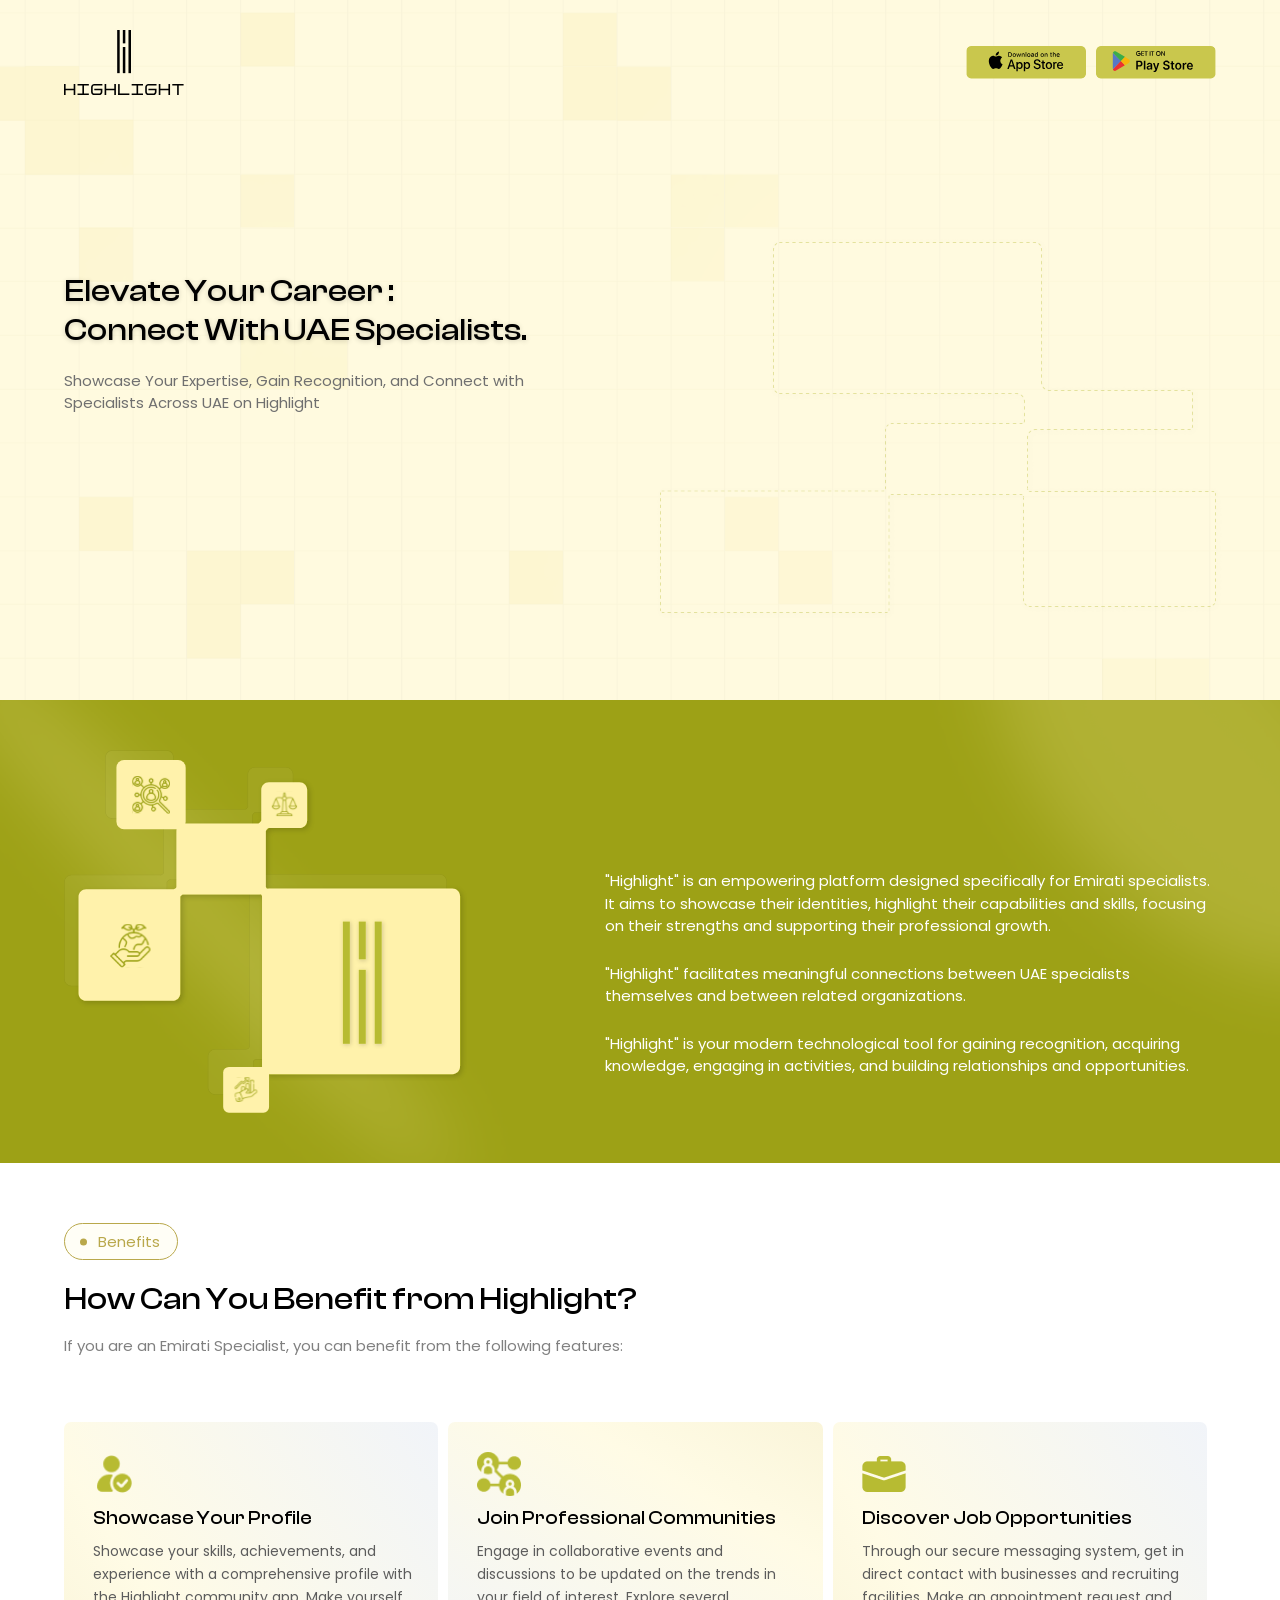
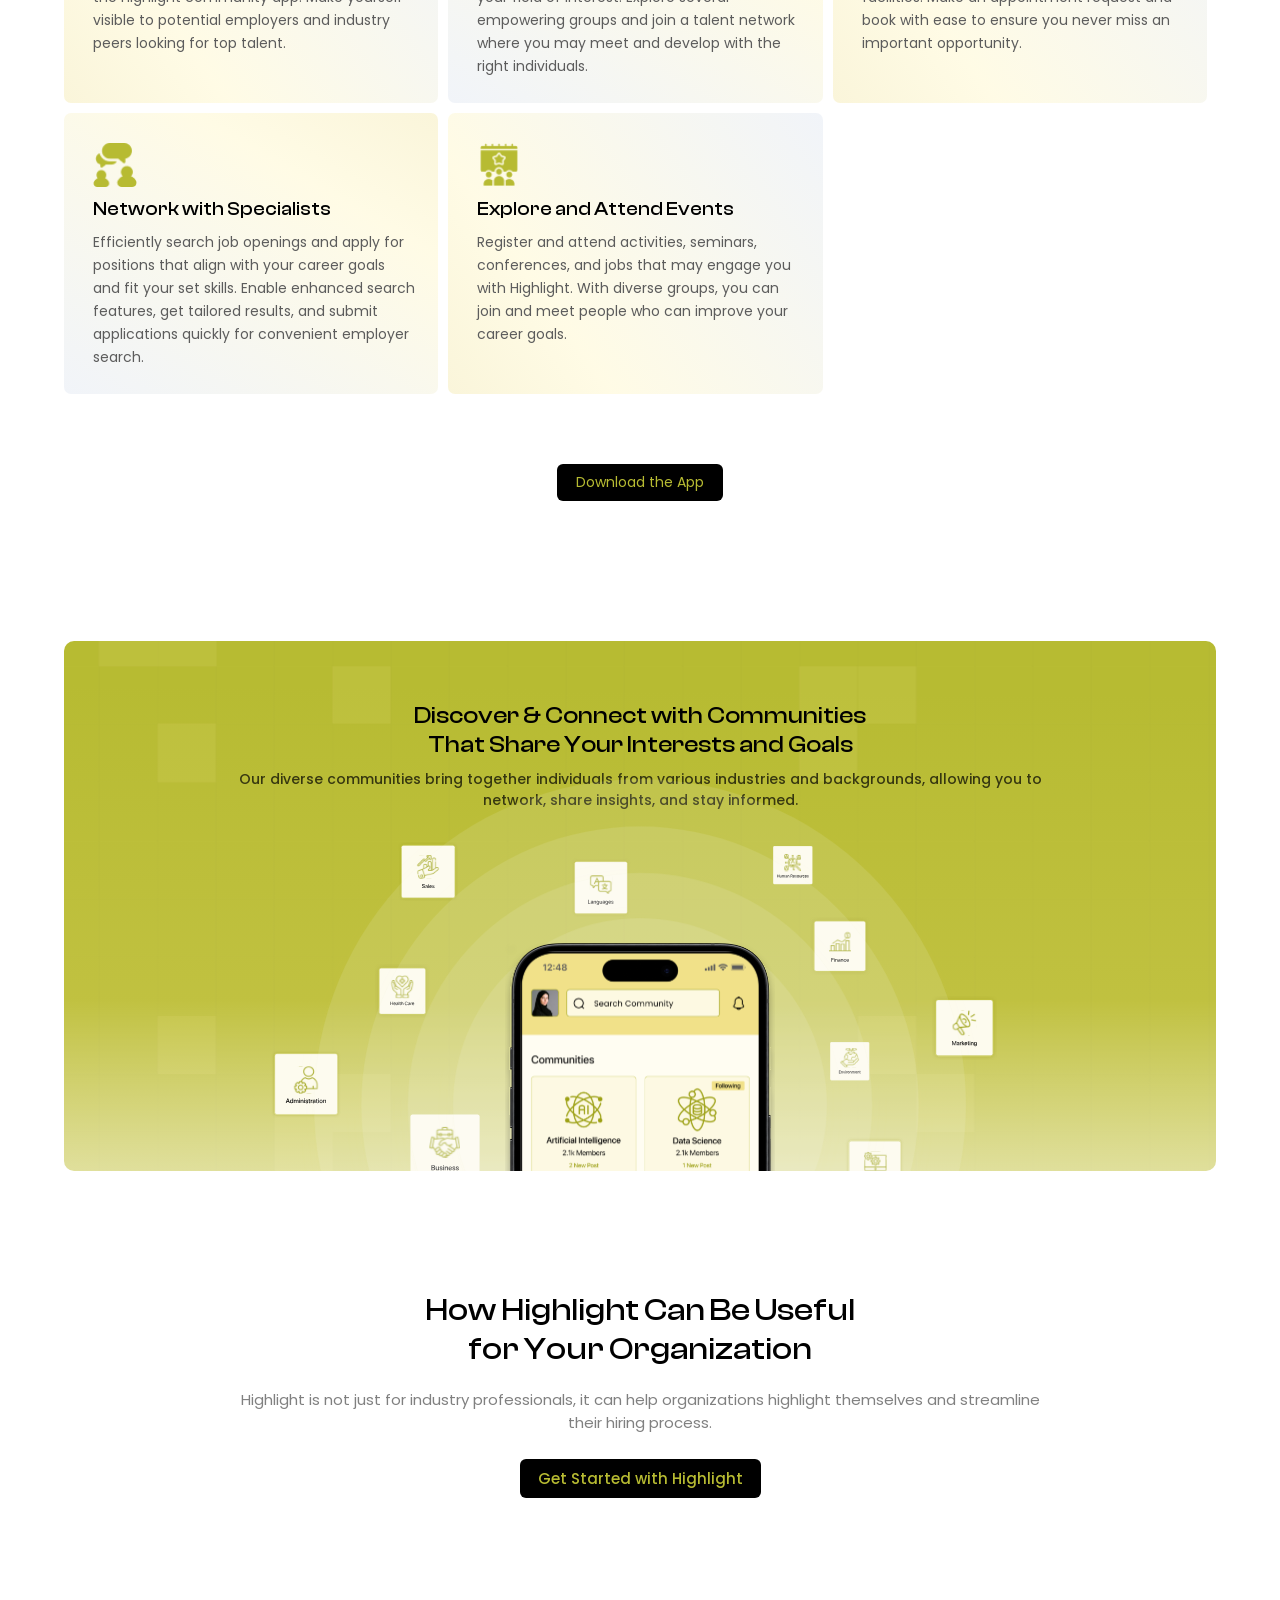
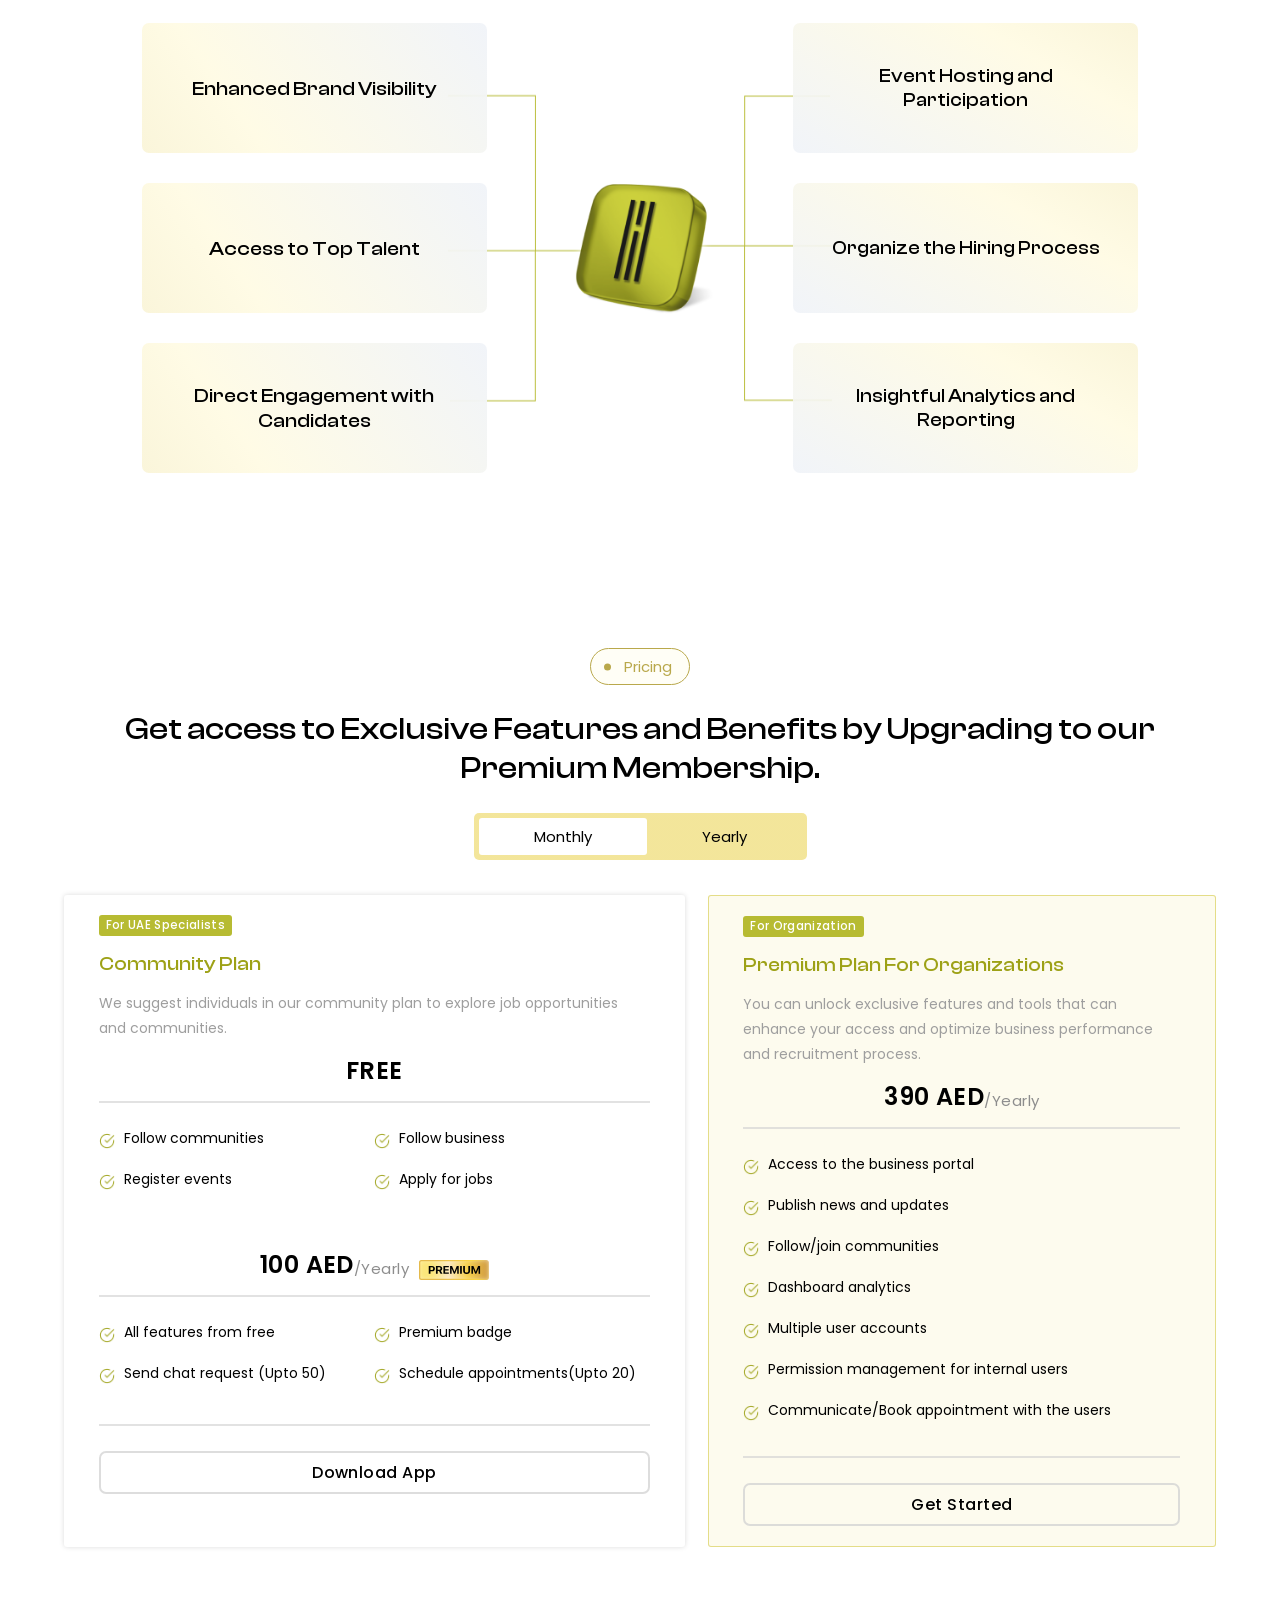
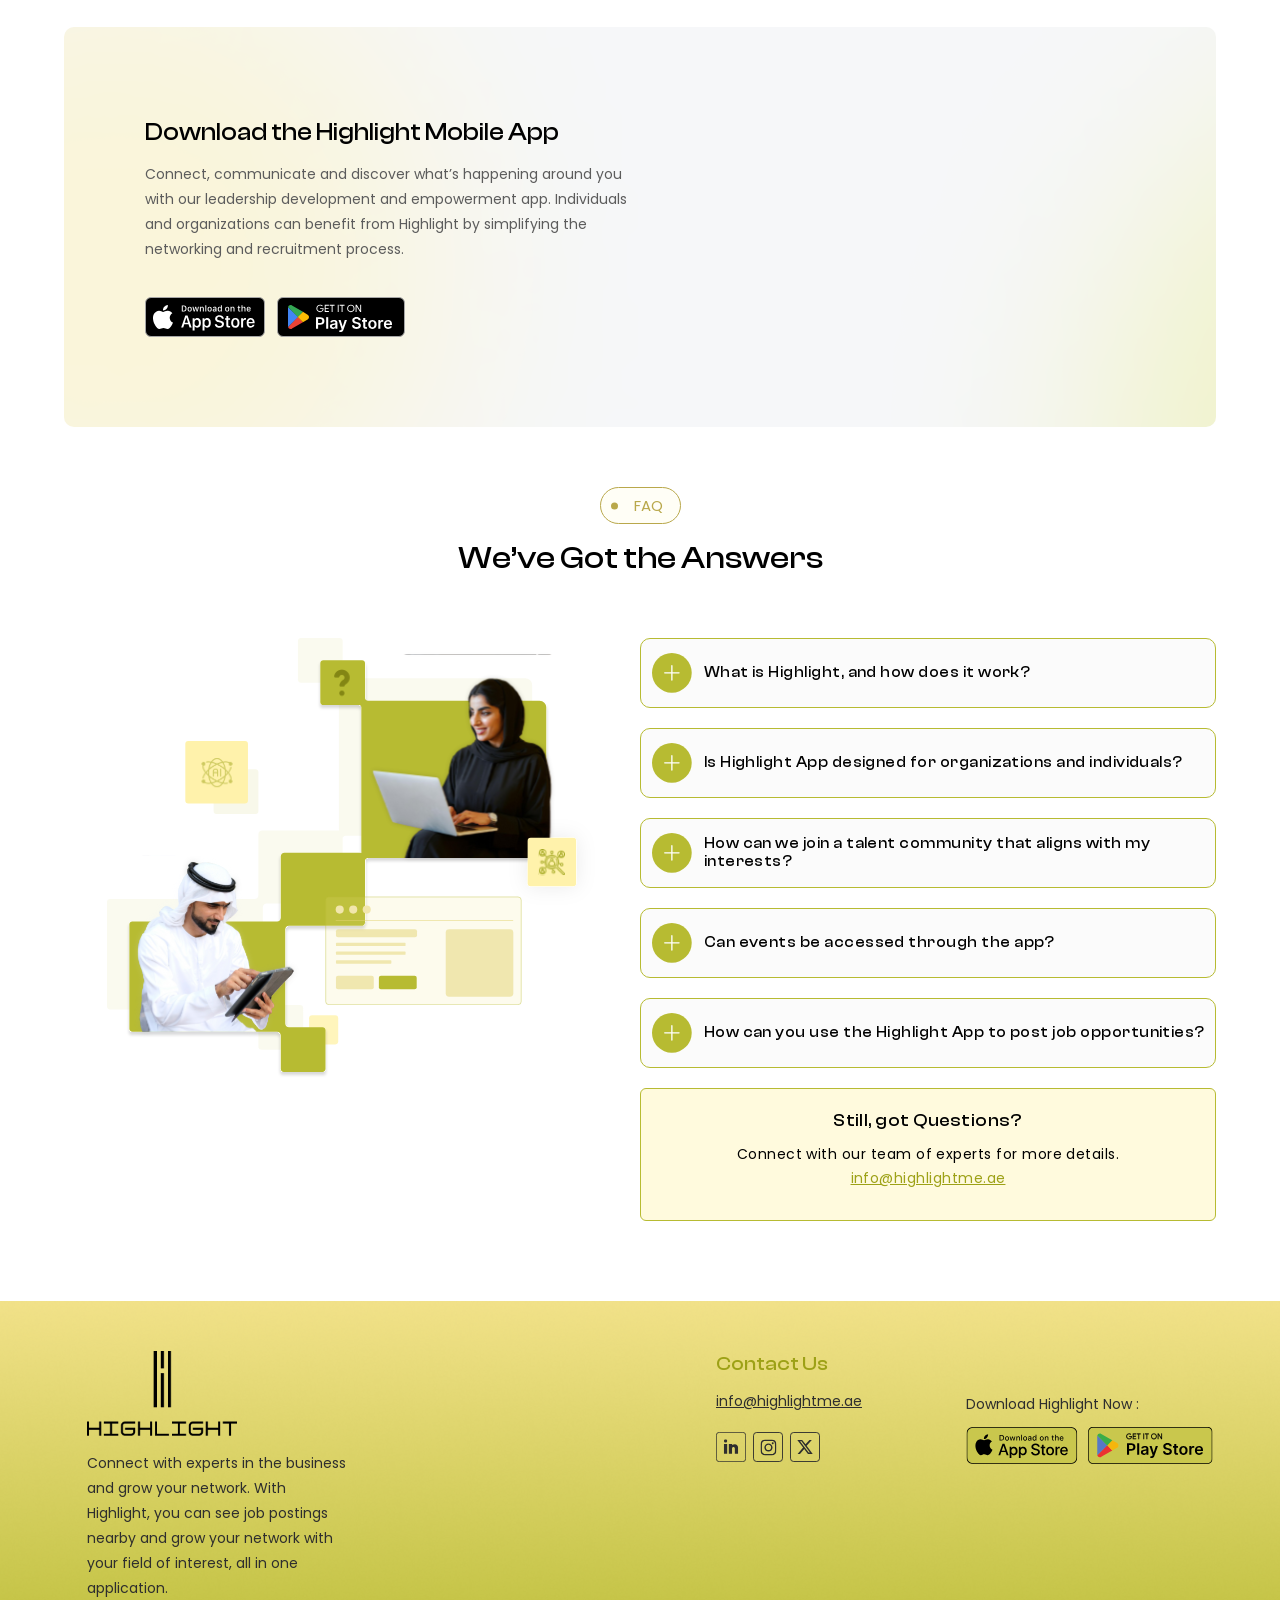
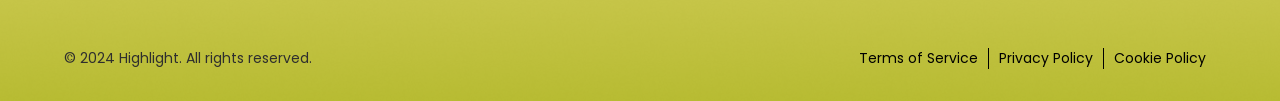
==== commit 31bc3fef: "content addition" ====
--- a/index.html
+++ b/index.html
@@ -46,7 +46,7 @@
         <!-- Additional required wrapper -->
         <div class="swiper-wrapper">
           <!-- swiper slide -->
-          <div
+          <!-- <div
             class="swiper-slide"
             style="
               background: url(images/banner-background2.png) no-repeat
@@ -78,15 +78,14 @@
               </div>
               <div class="banner_sub_body_img_sec">
                 <div class="banner_sub_body_img">
-                  <!-- <img src="images/banner-img1.png" alt="" /> -->
                   <img src="images/banner-img1.svg" alt="" />
                 </div>
               </div>
             </div>
-          </div>
+          </div> -->
 
           <!-- swiper slide -->
-          <div
+          <!-- <div
             class="swiper-slide"
             style="
               background: url(images/banner-background.png) no-repeat
@@ -122,10 +121,10 @@
                 </div>
               </div>
             </div>
-          </div>
+          </div> -->
 
           <!-- swiper slide -->
-          <div
+          <!-- <div
             class="swiper-slide"
             style="
               background: url(images/banner-background3.png) no-repeat
@@ -161,7 +160,7 @@
                 </div>
               </div>
             </div>
-          </div>
+          </div> -->
 
           <!-- swiper slide -->
           <div
@@ -172,12 +171,16 @@
             "
           >
             <div class="banner_sub_body container">
+              <div class="banner_sub_body_logo_sec">
+                <img src="images/highlight-logo.svg" alt="" />
+              </div>
               <div class="banner_sub_body_text_sec">
                 <h2>
                   Elevate Your Career :
                   <br />
-                  Connect With Specialists <br />
-                  Across UAE
+                  Connect With UAE Specialists.
+                  <!-- Connect With Specialists <br />
+                  Across UAE -->
                 </h2>
                 <p>
                   Showcase Your Expertise, Gain Recognition, and Connect with
@@ -316,10 +319,12 @@
             >
               <!-- Highlight - The Holistic App for Individuals in the UAE -->
               How Can You Benefit from Highlight?
+              <!-- If you represent an organization or a company, you can benefit
+              from the following features: -->
             </h3>
           </div>
-          <!-- <div
-            class="what_you_can_do_title_head2 pt_70"
+          <div
+            class="what_you_can_do_title_head2 pt_20"
             data-aos="fade-up"
             data-aos-delay="500"
             data-aos-duration="1000"
@@ -328,10 +333,10 @@
               If you are an Emirati Specialist, you can benefit from the
               following features:
             </p>
-            <a href="" class="what_you_can_do_head_download_btn mt_20">
+            <!-- <a href="" class="what_you_can_do_head_download_btn mt_20">
               Download the App
-            </a>
-          </div> -->
+            </a> -->
+          </div>
         </div>
 
         <div class="what_you_can_do_card_sec pt_70">
@@ -1601,9 +1606,9 @@
         loop: true,
         spaceBetween: 10,
         speed: 3000,
-        autoplay: {
-          delay: 1000,
-        },
+        // autoplay: {
+        //   delay: 1000,
+        // },
         slidesPerView: 1, // Correct capitalization
         breakpoints: {
           600: {
--- a/styles/style.css
+++ b/styles/style.css
@@ -91,6 +91,11 @@
     align-items: center;
     width: 100%;
     min-height: 1000px;
+}
+
+.banner_sub_body_logo_sec {
+
+    display: none;
 }
 
 .banner_sub_body_text_sec {
@@ -274,7 +279,7 @@
 
 .what_you_can_do_title_sec {
     width: 100%;
-    display: flex;
+    /* display: flex; */
 }
 
 /* .what_you_can_do_title_head1 {
@@ -300,9 +305,10 @@
 
 .what_you_can_do_title_head2>p {
     color: #808080;
-    font-size: 16px;
+    font-size: 18px;
     font-weight: 400;
     line-height: normal;
+    text-align: left;
 }
 
 .what_you_can_do_head_download_btn {
@@ -313,7 +319,6 @@
     padding: 11px 43px;
     text-decoration: none;
     font-size: 16px;
-    /* font-weight: 500; */
     font-weight: 400;
     color: #b7bb32;
     font-family: "Poppins";
@@ -3003,6 +3008,7 @@
     .header_container {
         justify-content: center;
         padding-top: 25px;
+        display: none;
     }
 
     .header_sec.visible {
@@ -3039,10 +3045,24 @@
         padding-right: 0 !important;
     }
 
+    .banner_sub_body_logo_sec {
+        display: flex;
+        padding-bottom: 100px;
+        width: 50%;
+    }
+
+    .banner_sub_body_logo_sec>img {
+        display: block;
+        object-fit: cover;
+        height: auto;
+        width: 100%;
+    }
+
     .banner_sub_body_text_sec {
         width: 100%;
         text-align: center;
-        display: flex;
+        /* display: flex; */
+        display: none;
         flex-direction: column;
         padding-bottom: 20px;
         padding-top: 40px;
@@ -3073,7 +3093,7 @@
     }
 
     .header_download_btn {
-        width: 110px;
+        width: 120px;
     }
 
     .pg2_text_container>h3 {
--- a/styles/style.css
+++ b/styles/style.css
@@ -91,6 +91,11 @@
     align-items: center;
     width: 100%;
     min-height: 1000px;
+}
+
+.banner_sub_body_logo_sec {
+
+    display: none;
 }
 
 .banner_sub_body_text_sec {
@@ -274,7 +279,7 @@
 
 .what_you_can_do_title_sec {
     width: 100%;
-    display: flex;
+    /* display: flex; */
 }
 
 /* .what_you_can_do_title_head1 {
@@ -300,9 +305,10 @@
 
 .what_you_can_do_title_head2>p {
     color: #808080;
-    font-size: 16px;
+    font-size: 18px;
     font-weight: 400;
     line-height: normal;
+    text-align: left;
 }
 
 .what_you_can_do_head_download_btn {
@@ -313,7 +319,6 @@
     padding: 11px 43px;
     text-decoration: none;
     font-size: 16px;
-    /* font-weight: 500; */
     font-weight: 400;
     color: #b7bb32;
     font-family: "Poppins";
@@ -3003,6 +3008,7 @@
     .header_container {
         justify-content: center;
         padding-top: 25px;
+        display: none;
     }
 
     .header_sec.visible {
@@ -3039,10 +3045,24 @@
         padding-right: 0 !important;
     }
 
+    .banner_sub_body_logo_sec {
+        display: flex;
+        padding-bottom: 100px;
+        width: 50%;
+    }
+
+    .banner_sub_body_logo_sec>img {
+        display: block;
+        object-fit: cover;
+        height: auto;
+        width: 100%;
+    }
+
     .banner_sub_body_text_sec {
         width: 100%;
         text-align: center;
-        display: flex;
+        /* display: flex; */
+        display: none;
         flex-direction: column;
         padding-bottom: 20px;
         padding-top: 40px;
@@ -3073,7 +3093,7 @@
     }
 
     .header_download_btn {
-        width: 110px;
+        width: 120px;
     }
 
     .pg2_text_container>h3 {
